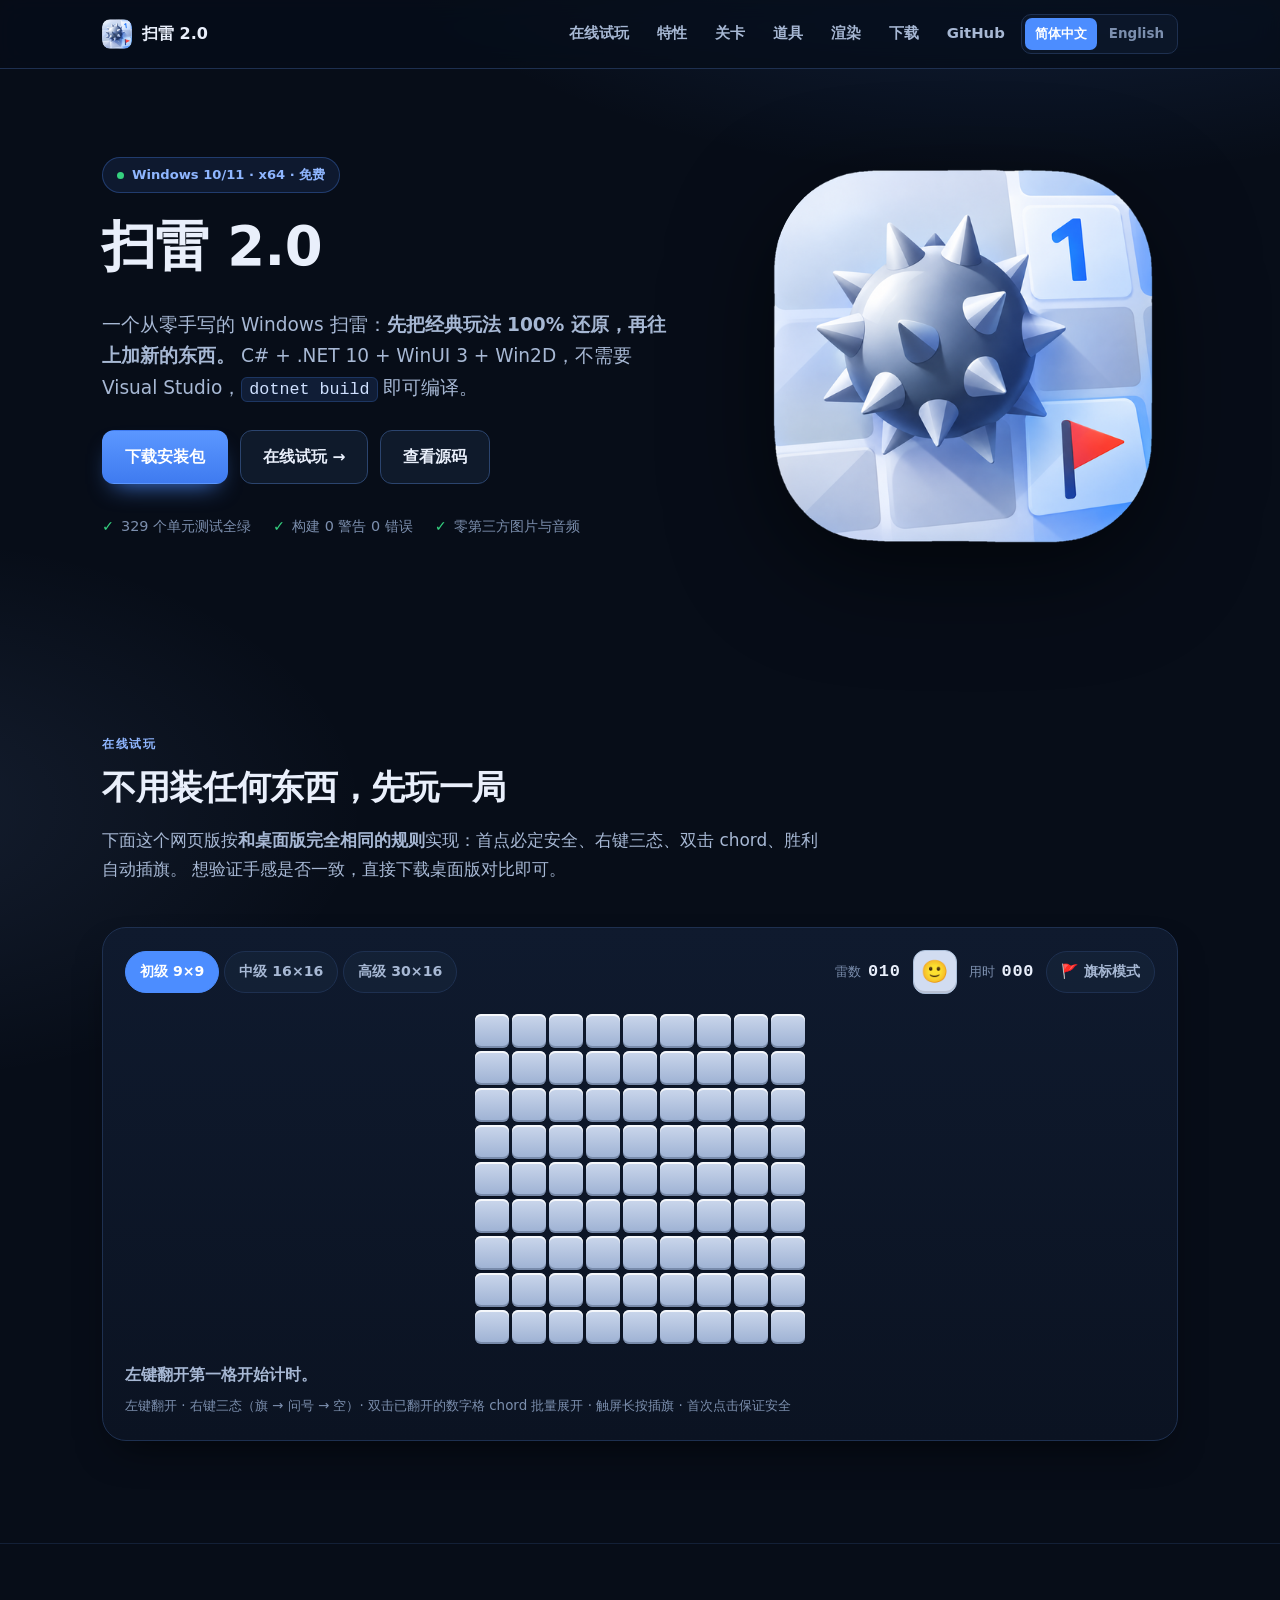
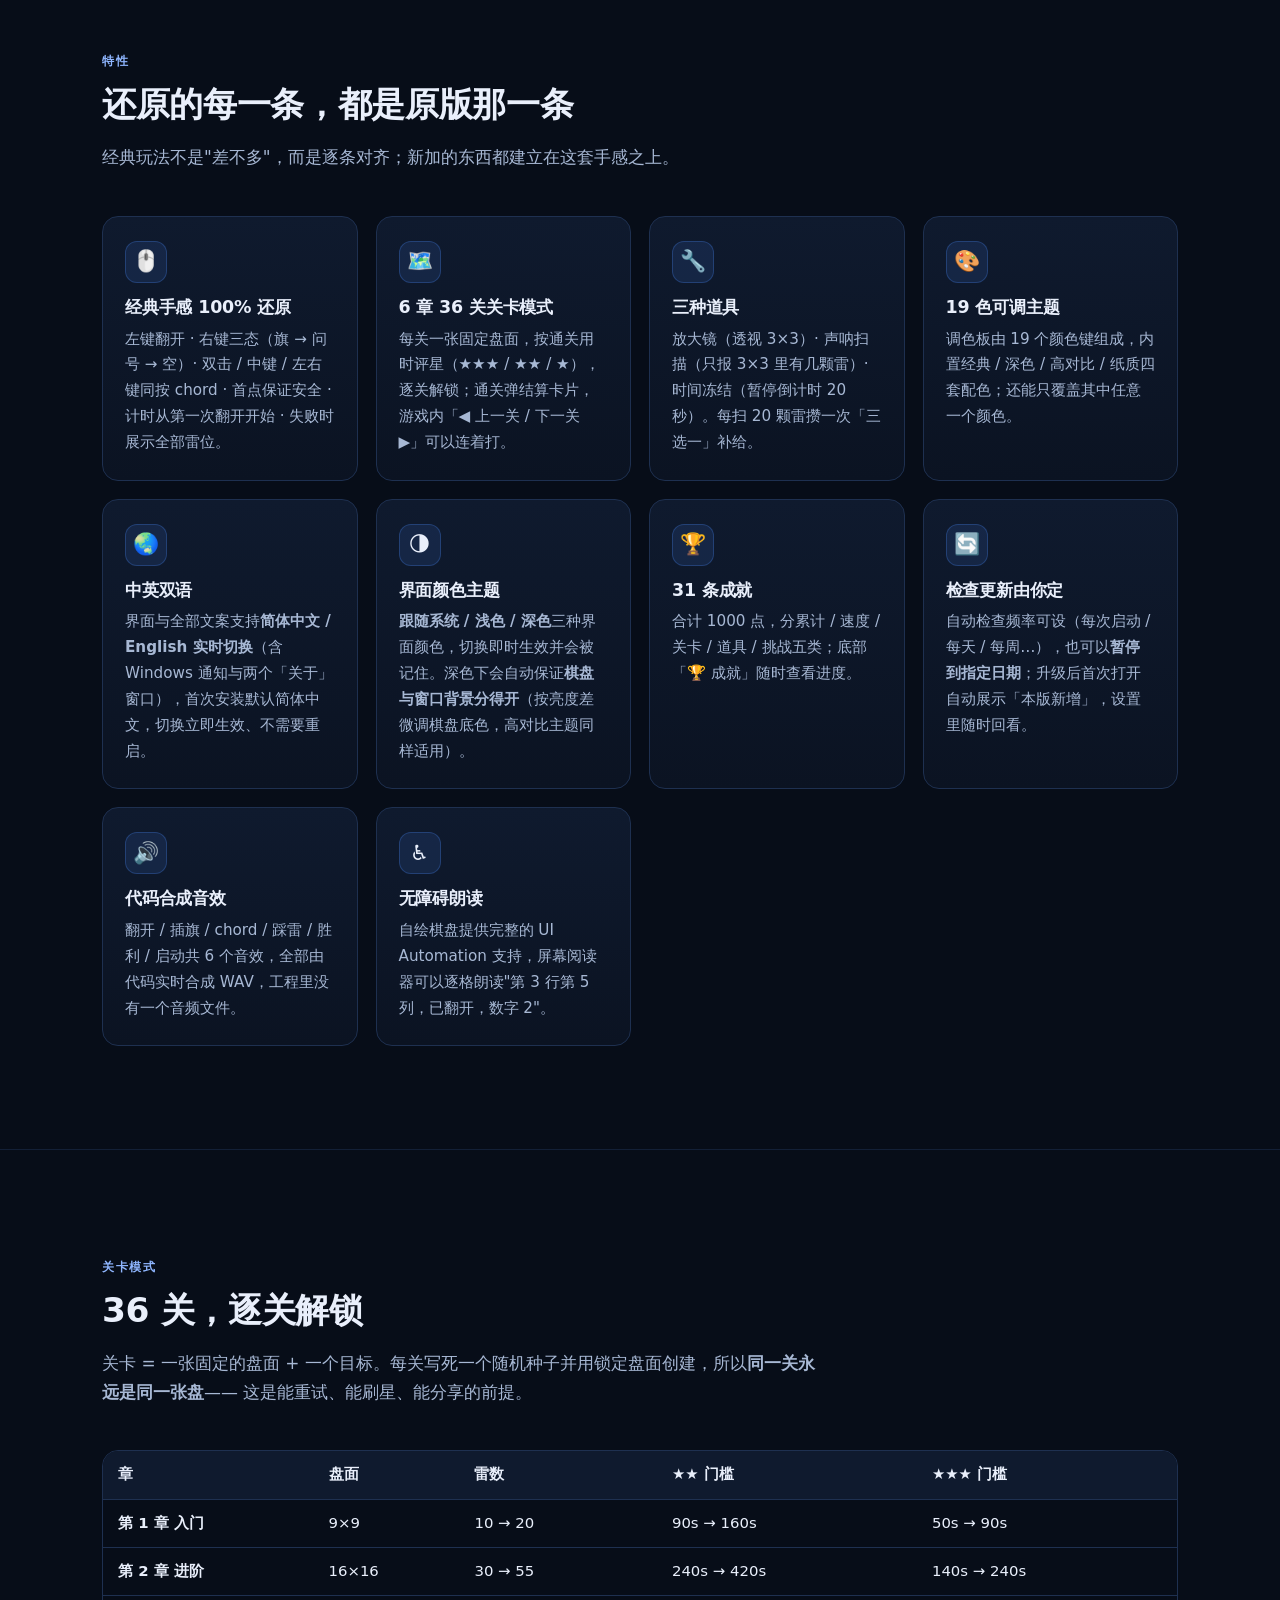
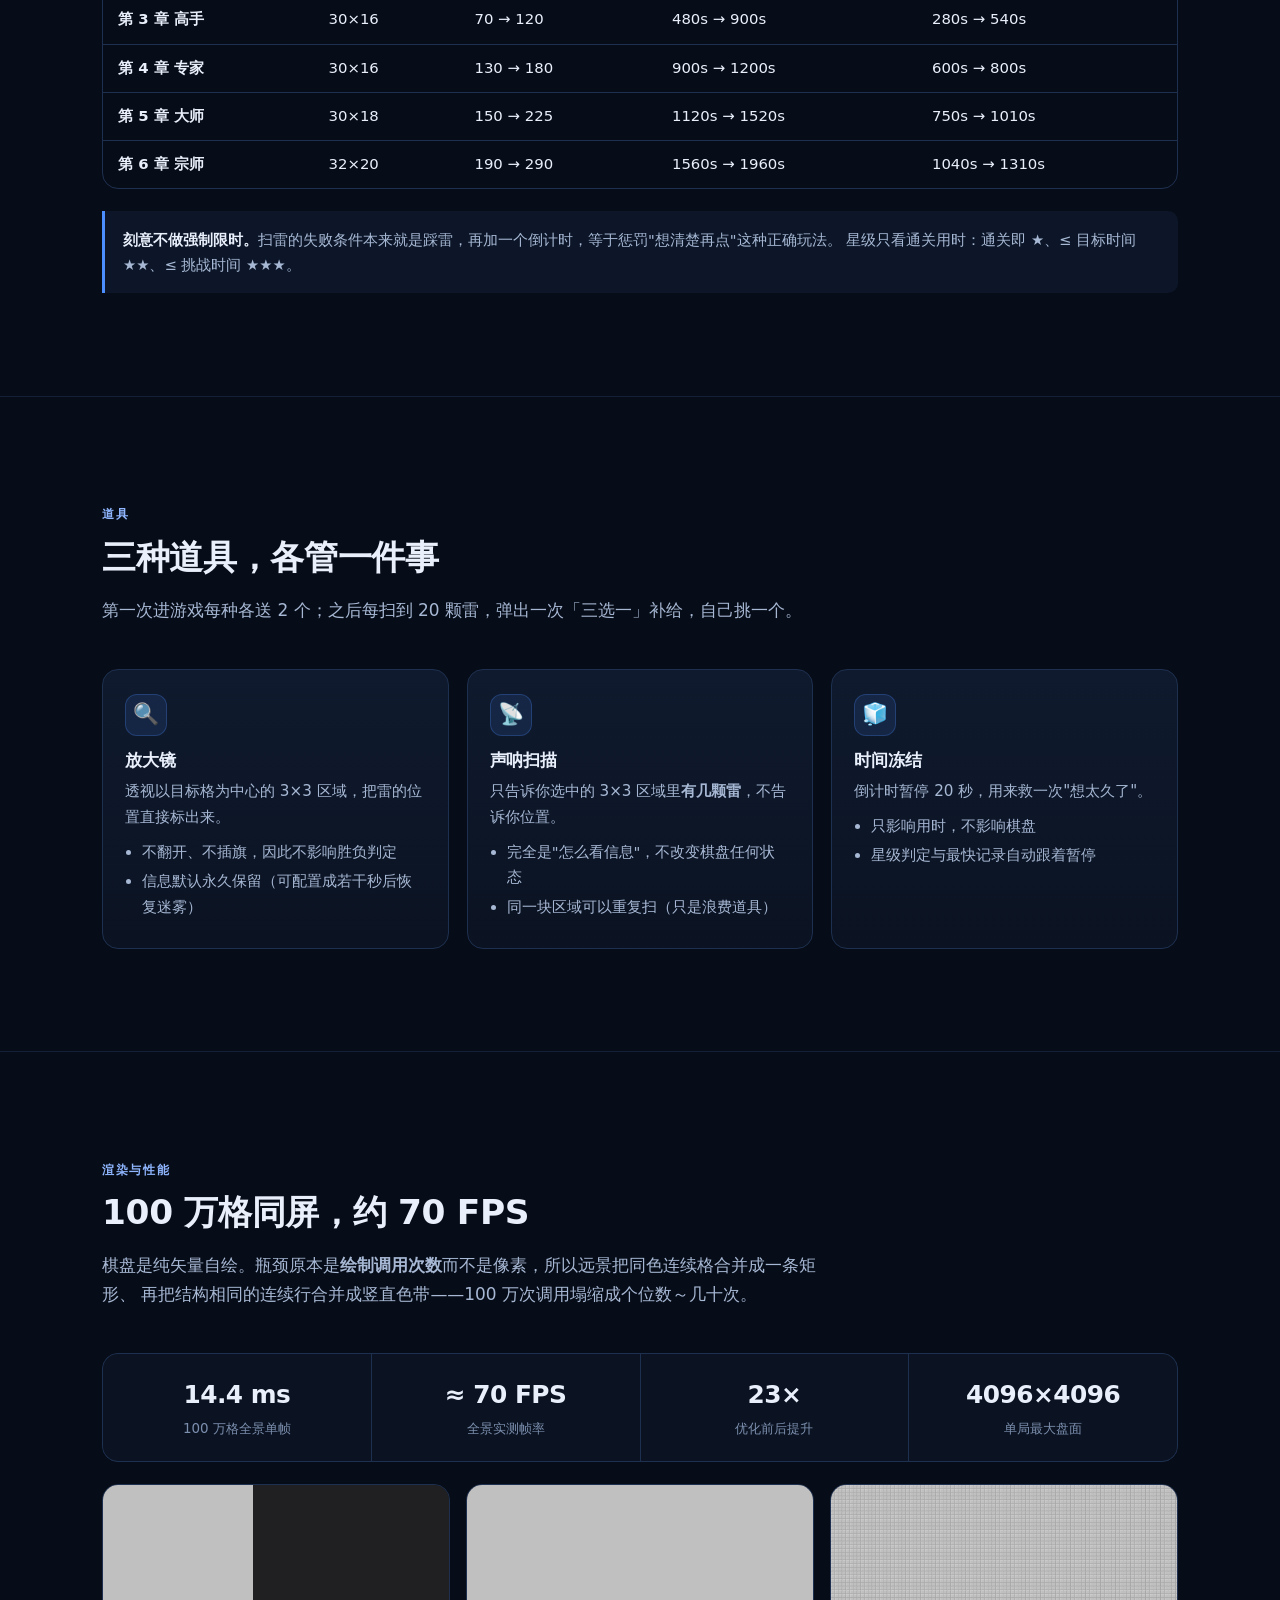
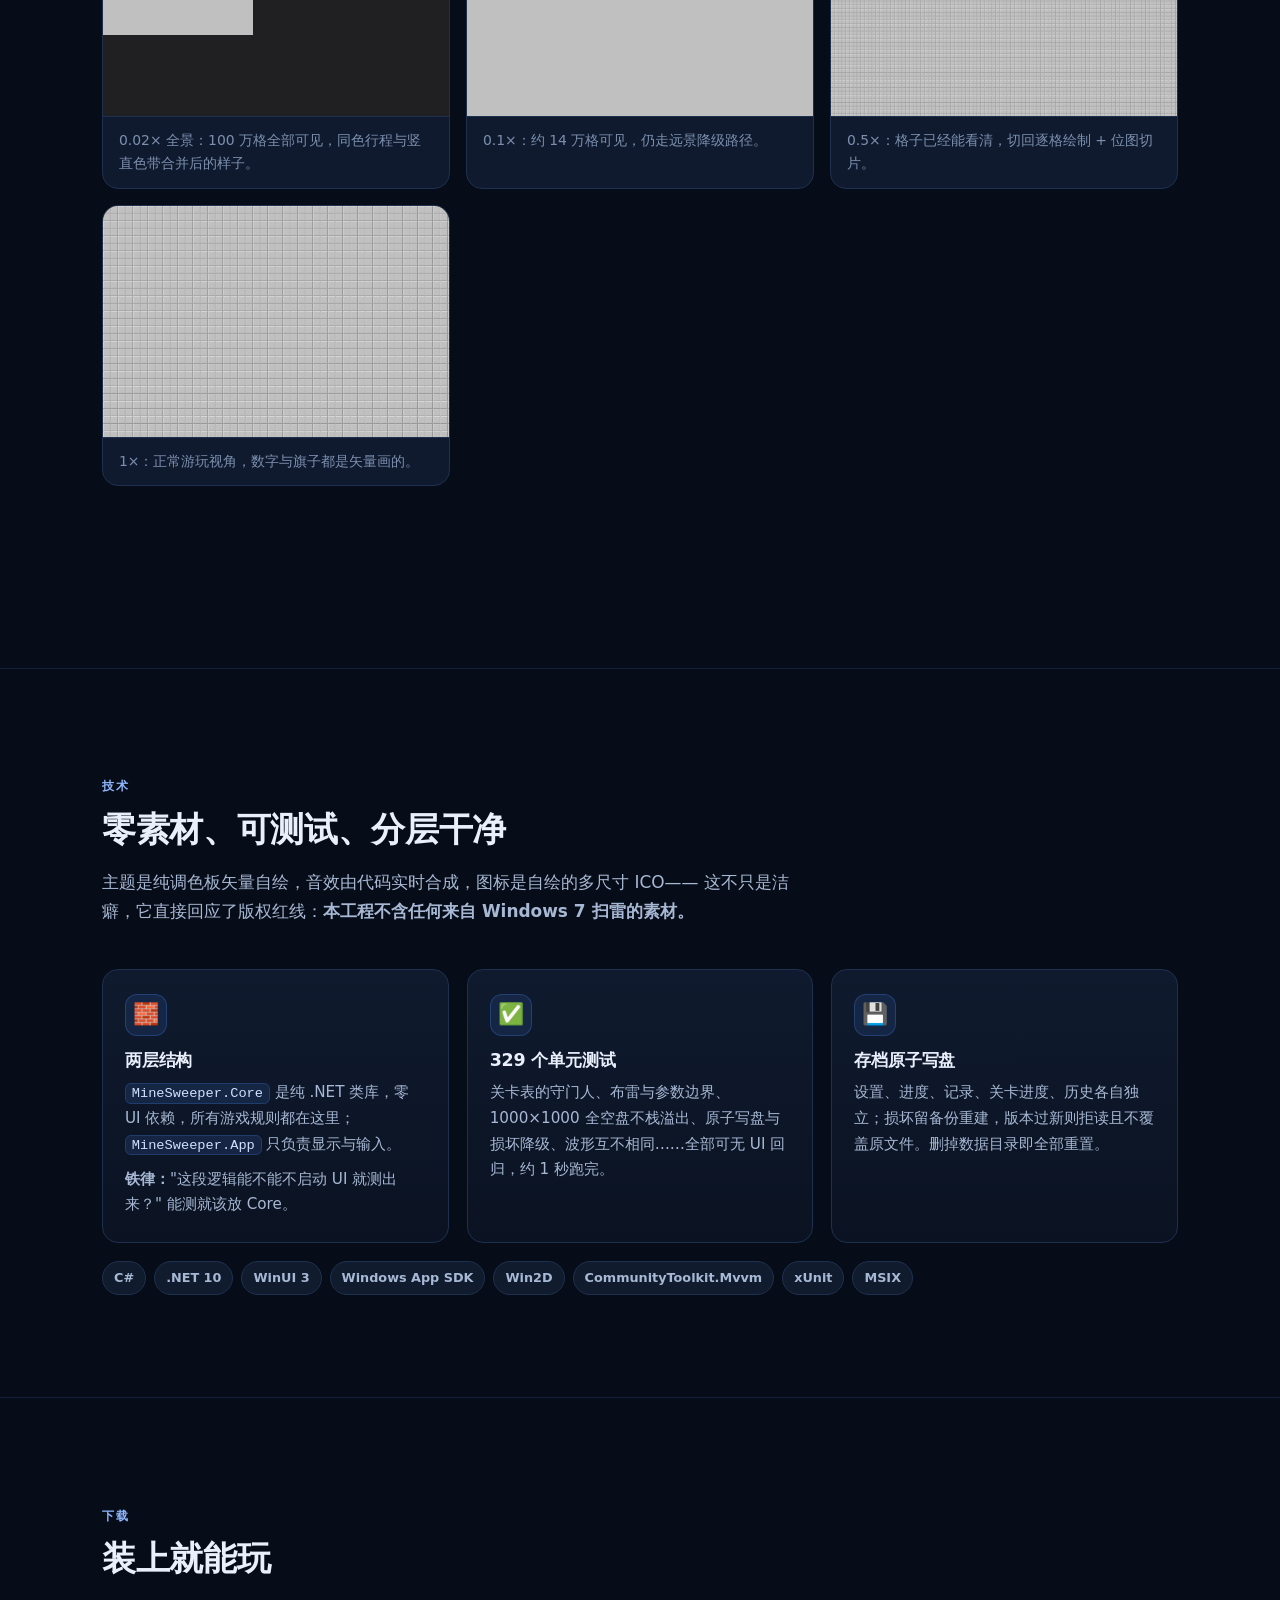
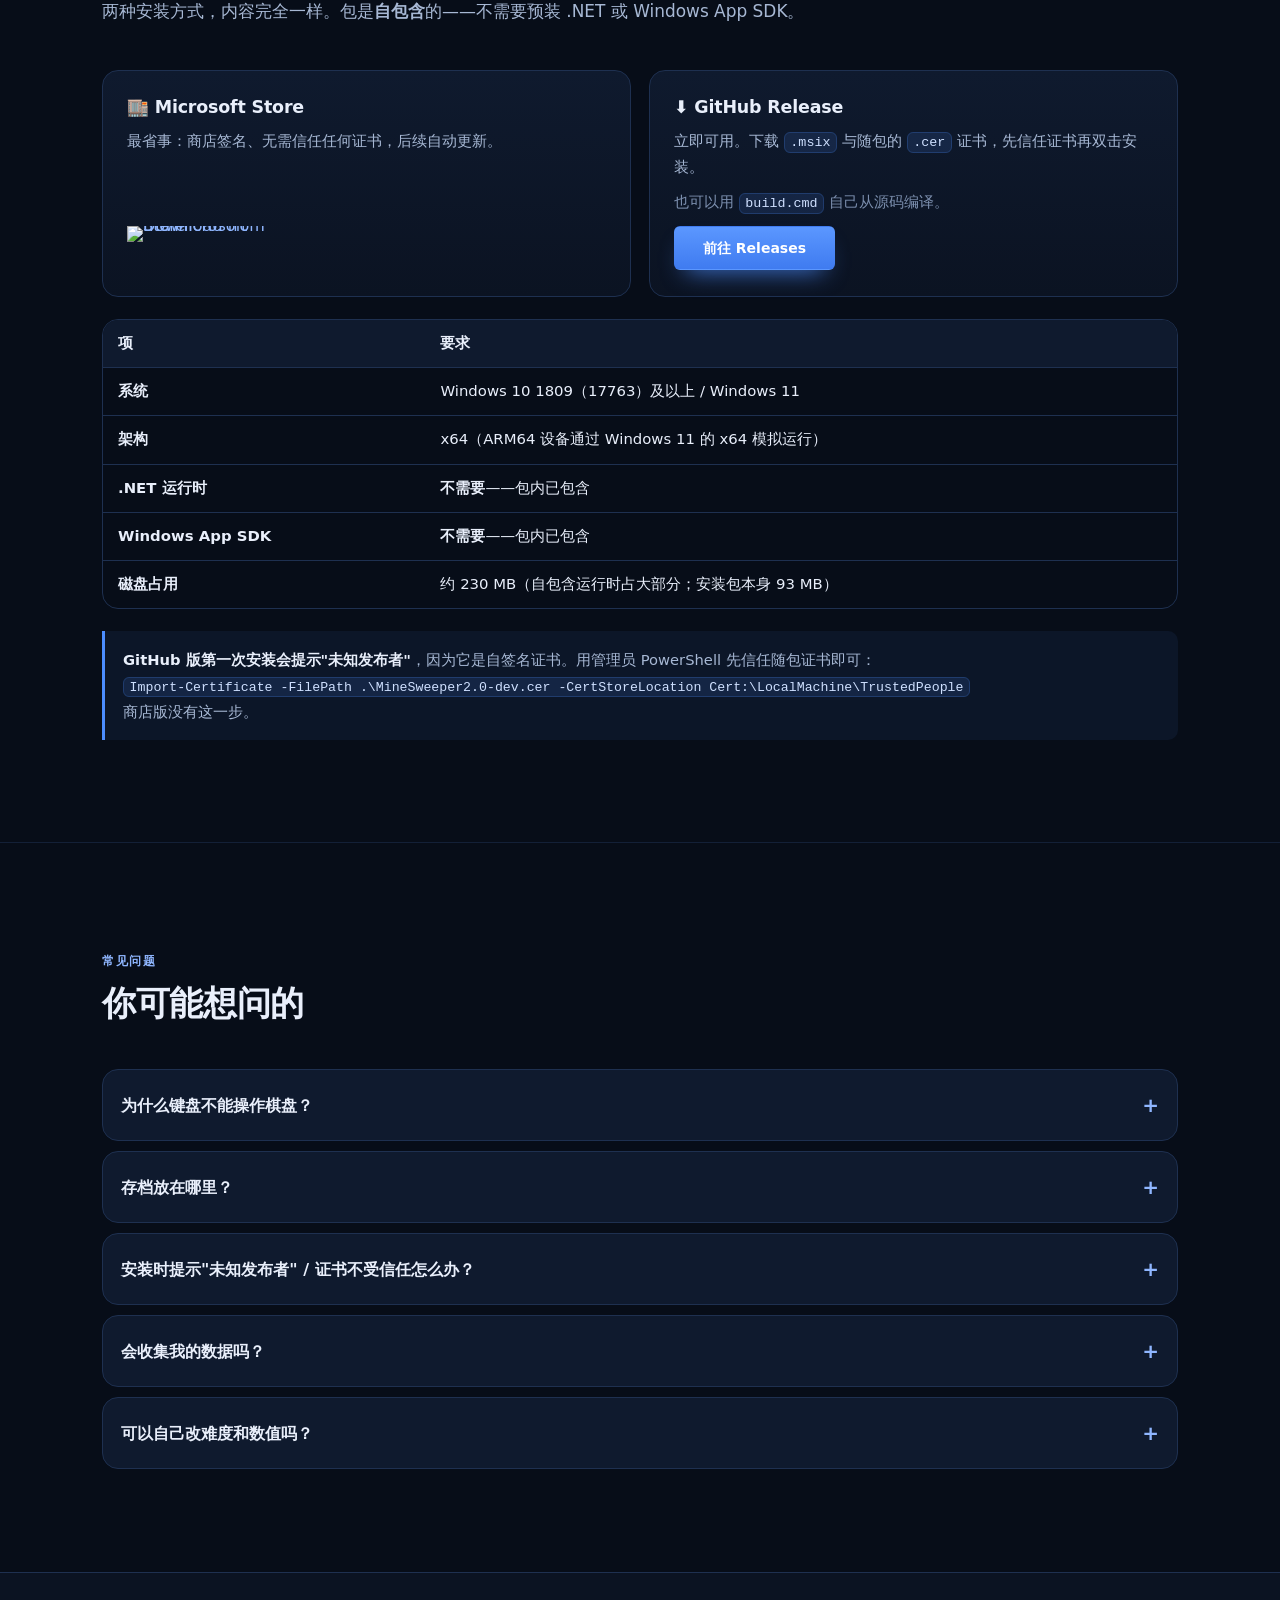
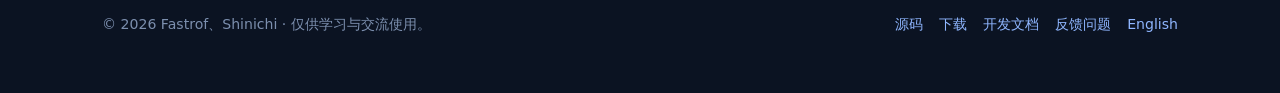
==== docs/index.html @ 9ddb2cdd "Add files via upload" ====
<!DOCTYPE html>
<html lang="zh-CN">
<head>
<meta charset="utf-8">
<meta name="viewport" content="width=device-width, initial-scale=1">
<title>扫雷 2.0 / MineSweeper 2.0 —— 从零手写的 Windows 扫雷</title>
<meta name="description" content="扫雷 2.0 是一个从零手写的 Windows 扫雷：经典玩法 100% 还原，另有 6 章 36 关关卡模式、三种道具、19 色可调主题与代码合成音效。零第三方素材，完全离线，不收集任何数据。">
<meta name="theme-color" content="#070d18">
<meta name="color-scheme" content="dark">

<!-- 社交分享 -->
<meta property="og:type" content="website">
<meta property="og:title" content="扫雷 2.0 / MineSweeper 2.0">
<meta property="og:description" content="经典玩法 100% 还原 · 6 章 36 关 · 三种道具 · 零第三方素材 · 完全离线">
<meta property="og:image" content="assets/img/og-1200x630.png">
<meta property="og:locale" content="zh_CN">
<meta name="twitter:card" content="summary_large_image">
<meta name="twitter:image" content="assets/img/og-1200x630.png">

<link rel="icon" href="assets/img/favicon.ico" sizes="any">
<link rel="icon" type="image/png" href="assets/img/favicon-32.png">
<link rel="apple-touch-icon" href="assets/img/apple-touch-icon.png">
<link rel="stylesheet" href="assets/css/style.css">
</head>
<body>

<!-- ============================== 顶栏 ============================== -->
<header class="site-header">
  <div class="container">
    <a class="brand" href="#top">
      <img src="assets/img/icon-96.png" alt="" width="30" height="30">
      <span>扫雷 2.0</span>
    </a>

    <button class="nav-toggle" type="button" aria-expanded="false" aria-controls="site-nav">☰</button>

    <nav class="nav" id="site-nav">
      <a href="#play">在线试玩</a>
      <a href="#features">特性</a>
      <a href="#levels">关卡</a>
      <a href="#items">道具</a>
      <a href="#render">渲染</a>
      <a href="#download">下载</a>
      <a href="https://github.com/Fastrof/Minesweeper2.0" target="_blank" rel="noopener">GitHub</a>
      <span class="lang">
        <span class="is-current">简体中文</span>
        <a href="en.html" hreflang="en" lang="en">English</a>
      </span>
    </nav>
  </div>
</header>

<main id="top">

  <!-- ============================== 首屏 ============================== -->
  <section class="hero">
    <div class="container">
      <div class="hero-text">
        <p class="hero-tag"><span class="dot" aria-hidden="true"></span> Windows 10/11 · x64 · 免费</p>
        <h1>扫雷 2.0</h1>
        <p class="lead">
          一个从零手写的 Windows 扫雷：<strong>先把经典玩法 100% 还原，再往上加新的东西。</strong>
          C# + .NET 10 + WinUI 3 + Win2D，不需要 Visual Studio，<code>dotnet build</code> 即可编译。
        </p>

        <div class="btn-row">
          <a class="btn btn--primary" href="https://github.com/Fastrof/Minesweeper2.0/releases" target="_blank" rel="noopener">下载安装包</a>
          <a class="btn btn--ghost" href="#play">在线试玩 →</a>
          <a class="btn btn--ghost" href="https://github.com/Fastrof/Minesweeper2.0" target="_blank" rel="noopener">查看源码</a>
        </div>

        <ul class="hero-stats">
          <li>329 个单元测试全绿</li>
          <li>构建 0 警告 0 错误</li>
          <li>零第三方图片与音频</li>
        </ul>
      </div>

      <div class="hero-art">
        <img src="assets/img/icon-512.png" alt="扫雷 2.0 图标" width="512" height="512">
      </div>
    </div>
  </section>

  <!-- ============================== 在线试玩 ============================== -->
  <section class="section" id="play">
    <div class="container">
      <div class="section-head reveal">
        <p class="eyebrow">在线试玩</p>
        <h2>不用装任何东西，先玩一局</h2>
        <p class="lead">
          下面这个网页版按<strong>和桌面版完全相同的规则</strong>实现：首点必定安全、右键三态、双击 chord、胜利自动插旗。
          想验证手感是否一致，直接下载桌面版对比即可。
        </p>
      </div>

      <div class="game reveal" id="game">
        <div class="game-bar">
          <div class="game-diff" role="group" aria-label="难度">
            <button class="chip is-active" type="button" data-diff="beginner">初级 9×9</button>
            <button class="chip" type="button" data-diff="intermediate">中级 16×16</button>
            <button class="chip" type="button" data-diff="expert">高级 30×16</button>
          </div>
          <div class="game-counters">
            <span class="counter"><span>雷数</span><b id="gm-mines">010</b></span>
            <button class="smiley" type="button" id="gm-reset" title="重新开始" aria-label="重新开始">🙂</button>
            <span class="counter"><span>用时</span><b id="gm-time">000</b></span>
            <button class="chip" type="button" id="gm-flagmode" title="触屏设备用：左键改为插旗">🚩 旗标模式</button>
          </div>
        </div>

        <div class="board-wrap">
          <div class="board" id="gm-board" role="grid" aria-label="扫雷棋盘"></div>
        </div>

        <p class="game-msg" id="gm-msg" role="status" aria-live="polite">左键翻开第一格开始计时。</p>
        <p class="game-tip">
          左键翻开 · 右键三态（旗 → 问号 → 空）· 双击已翻开的数字格 chord 批量展开 ·
          触屏长按插旗 · 首次点击保证安全
        </p>
      </div>
    </div>
  </section>

  <!-- ============================== 特性 ============================== -->
  <section class="section" id="features">
    <div class="container">
      <div class="section-head reveal">
        <p class="eyebrow">特性</p>
        <h2>还原的每一条，都是原版那一条</h2>
        <p class="lead">经典玩法不是"差不多"，而是逐条对齐；新加的东西都建立在这套手感之上。</p>
      </div>

      <div class="cards">
        <article class="card reveal">
          <div class="ico" aria-hidden="true">🖱️</div>
          <h3>经典手感 100% 还原</h3>
          <p>左键翻开 · 右键三态（旗 → 问号 → 空）· 双击 / 中键 / 左右键同按 chord · 首点保证安全 · 计时从第一次翻开开始 · 失败时展示全部雷位。</p>
        </article>

        <article class="card reveal">
          <div class="ico" aria-hidden="true">🗺️</div>
          <h3>6 章 36 关关卡模式</h3>
          <p>每关一张固定盘面，按通关用时评星（★★★ / ★★ / ★），逐关解锁；通关弹结算卡片，游戏内「◀ 上一关 / 下一关 ▶」可以连着打。</p>
        </article>

        <article class="card reveal">
          <div class="ico" aria-hidden="true">🔧</div>
          <h3>三种道具</h3>
          <p>放大镜（透视 3×3）· 声呐扫描（只报 3×3 里有几颗雷）· 时间冻结（暂停倒计时 20 秒）。每扫 20 颗雷攒一次「三选一」补给。</p>
        </article>

        <article class="card reveal">
          <div class="ico" aria-hidden="true">🎨</div>
          <h3>19 色可调主题</h3>
          <p>调色板由 19 个颜色键组成，内置经典 / 深色 / 高对比 / 纸质四套配色；还能只覆盖其中任意一个颜色。</p>
        </article>

        <article class="card reveal">
          <div class="ico" aria-hidden="true">🌏</div>
          <h3>中英双语</h3>
          <p>界面与全部文案支持<b>简体中文 / English 实时切换</b>（含 Windows 通知与两个「关于」窗口），首次安装默认简体中文，切换立即生效、不需要重启。</p>
        </article>

        <article class="card reveal">
          <div class="ico" aria-hidden="true">🌗</div>
          <h3>界面颜色主题</h3>
          <p><b>跟随系统 / 浅色 / 深色</b>三种界面颜色，切换即时生效并会被记住。深色下会自动保证<b>棋盘与窗口背景分得开</b>（按亮度差微调棋盘底色，高对比主题同样适用）。</p>
        </article>

        <article class="card reveal">
          <div class="ico" aria-hidden="true">🏆</div>
          <h3>31 条成就</h3>
          <p>合计 1000 点，分累计 / 速度 / 关卡 / 道具 / 挑战五类；底部「🏆 成就」随时查看进度。</p>
        </article>

        <article class="card reveal">
          <div class="ico" aria-hidden="true">🔄</div>
          <h3>检查更新由你定</h3>
          <p>自动检查频率可设（每次启动 / 每天 / 每周…），也可以<b>暂停到指定日期</b>；升级后首次打开自动展示「本版新增」，设置里随时回看。</p>
        </article>

        <article class="card reveal">
          <div class="ico" aria-hidden="true">🔊</div>
          <h3>代码合成音效</h3>
          <p>翻开 / 插旗 / chord / 踩雷 / 胜利 / 启动共 6 个音效，全部由代码实时合成 WAV，工程里没有一个音频文件。</p>
        </article>

        <article class="card reveal">
          <div class="ico" aria-hidden="true">♿</div>
          <h3>无障碍朗读</h3>
          <p>自绘棋盘提供完整的 UI Automation 支持，屏幕阅读器可以逐格朗读"第 3 行第 5 列，已翻开，数字 2"。</p>
        </article>
      </div>
    </div>
  </section>

  <!-- ============================== 关卡 ============================== -->
  <section class="section" id="levels">
    <div class="container">
      <div class="section-head reveal">
        <p class="eyebrow">关卡模式</p>
        <h2>36 关，逐关解锁</h2>
        <p class="lead">
          关卡 = 一张固定的盘面 + 一个目标。每关写死一个随机种子并用锁定盘面创建，所以<strong>同一关永远是同一张盘</strong>——
          这是能重试、能刷星、能分享的前提。
        </p>
      </div>

      <div class="table-wrap reveal">
        <table>
          <caption class="sr-only" style="position:absolute;left:-9999px">关卡章节与星级门槛</caption>
          <thead>
            <tr><th>章</th><th>盘面</th><th>雷数</th><th>★★ 门槛</th><th>★★★ 门槛</th></tr>
          </thead>
          <tbody>
            <tr><td>第 1 章 入门</td><td>9×9</td><td>10 → 20</td><td>90s → 160s</td><td>50s → 90s</td></tr>
            <tr><td>第 2 章 进阶</td><td>16×16</td><td>30 → 55</td><td>240s → 420s</td><td>140s → 240s</td></tr>
            <tr><td>第 3 章 高手</td><td>30×16</td><td>70 → 120</td><td>480s → 900s</td><td>280s → 540s</td></tr>
            <tr><td>第 4 章 专家</td><td>30×16</td><td>130 → 180</td><td>900s → 1200s</td><td>600s → 800s</td></tr>
            <tr><td>第 5 章 大师</td><td>30×18</td><td>150 → 225</td><td>1120s → 1520s</td><td>750s → 1010s</td></tr>
            <tr><td>第 6 章 宗师</td><td>32×20</td><td>190 → 290</td><td>1560s → 1960s</td><td>1040s → 1310s</td></tr>
          </tbody>
        </table>
      </div>

      <div class="callout reveal">
        <strong>刻意不做强制限时。</strong>扫雷的失败条件本来就是踩雷，再加一个倒计时，等于惩罚"想清楚再点"这种正确玩法。
        星级只看通关用时：通关即 ★、≤ 目标时间 ★★、≤ 挑战时间 ★★★。
      </div>
    </div>
  </section>

  <!-- ============================== 道具 ============================== -->
  <section class="section" id="items">
    <div class="container">
      <div class="section-head reveal">
        <p class="eyebrow">道具</p>
        <h2>三种道具，各管一件事</h2>
        <p class="lead">第一次进游戏每种各送 2 个；之后每扫到 20 颗雷，弹出一次「三选一」补给，自己挑一个。</p>
      </div>

      <div class="cards">
        <article class="card reveal">
          <div class="ico" aria-hidden="true">🔍</div>
          <h3>放大镜</h3>
          <p>透视以目标格为中心的 3×3 区域，把雷的位置直接标出来。</p>
          <ul>
            <li>不翻开、不插旗，因此不影响胜负判定</li>
            <li>信息默认永久保留（可配置成若干秒后恢复迷雾）</li>
          </ul>
        </article>

        <article class="card reveal">
          <div class="ico" aria-hidden="true">📡</div>
          <h3>声呐扫描</h3>
          <p>只告诉你选中的 3×3 区域里<strong>有几颗雷</strong>，不告诉你位置。</p>
          <ul>
            <li>完全是"怎么看信息"，不改变棋盘任何状态</li>
            <li>同一块区域可以重复扫（只是浪费道具）</li>
          </ul>
        </article>

        <article class="card reveal">
          <div class="ico" aria-hidden="true">🧊</div>
          <h3>时间冻结</h3>
          <p>倒计时暂停 20 秒，用来救一次"想太久了"。</p>
          <ul>
            <li>只影响用时，不影响棋盘</li>
            <li>星级判定与最快记录自动跟着暂停</li>
          </ul>
        </article>
      </div>
    </div>
  </section>

  <!-- ============================== 渲染 ============================== -->
  <section class="section" id="render">
    <div class="container">
      <div class="section-head reveal">
        <p class="eyebrow">渲染与性能</p>
        <h2>100 万格同屏，约 70 FPS</h2>
        <p class="lead">
          棋盘是纯矢量自绘。瓶颈原本是<strong>绘制调用次数</strong>而不是像素，所以远景把同色连续格合并成一条矩形、
          再把结构相同的连续行合并成竖直色带——100 万次调用塌缩成个位数～几十次。
        </p>
      </div>

      <ul class="stat-band reveal">
        <li><b>14.4 ms</b><span>100 万格全景单帧</span></li>
        <li><b>≈ 70 FPS</b><span>全景实测帧率</span></li>
        <li><b>23×</b><span>优化前后提升</span></li>
        <li><b>4096×4096</b><span>单局最大盘面</span></li>
      </ul>

      <div class="gallery" style="margin-top:22px">
        <figure class="figure reveal">
          <img src="assets/img/board-full.png" alt="1000×1000 棋盘全景渲染" width="1200" height="800" loading="lazy">
          <figcaption>0.02× 全景：100 万格全部可见，同色行程与竖直色带合并后的样子。</figcaption>
        </figure>
        <figure class="figure reveal">
          <img src="assets/img/board-zoom-01.png" alt="0.1 倍缩放渲染" width="1200" height="800" loading="lazy">
          <figcaption>0.1×：约 14 万格可见，仍走远景降级路径。</figcaption>
        </figure>
        <figure class="figure reveal">
          <img src="assets/img/board-zoom-05.png" alt="0.5 倍缩放渲染" width="1200" height="800" loading="lazy">
          <figcaption>0.5×：格子已经能看清，切回逐格绘制 + 位图切片。</figcaption>
        </figure>
        <figure class="figure reveal">
          <img src="assets/img/board-zoom-1.png" alt="1 倍缩放渲染" width="1200" height="800" loading="lazy">
          <figcaption>1×：正常游玩视角，数字与旗子都是矢量画的。</figcaption>
        </figure>
</div>

      <div class="callout reveal">
        以上图片全部是程序运行时用 <strong>真实 GPU 设备</strong>离屏渲染并导出的对照图，不是效果图。
      </div>
    </div>
  </section>

  <!-- ============================== 技术 ============================== -->
  <section class="section" id="tech">
    <div class="container">
      <div class="section-head reveal">
        <p class="eyebrow">技术</p>
        <h2>零素材、可测试、分层干净</h2>
        <p class="lead">
          主题是纯调色板矢量自绘，音效由代码实时合成，图标是自绘的多尺寸 ICO——
          这不只是洁癖，它直接回应了版权红线：<strong>本工程不含任何来自 Windows 7 扫雷的素材。</strong>
        </p>
      </div>

      <div class="cards">
        <article class="card reveal">
          <div class="ico" aria-hidden="true">🧱</div>
          <h3>两层结构</h3>
          <p><code>MineSweeper.Core</code> 是纯 .NET 类库，零 UI 依赖，所有游戏规则都在这里；<code>MineSweeper.App</code> 只负责显示与输入。</p>
          <p style="margin-top:.6em"><strong>铁律：</strong>"这段逻辑能不能不启动 UI 就测出来？" 能测就该放 Core。</p>
        </article>
        <article class="card reveal">
          <div class="ico" aria-hidden="true">✅</div>
          <h3>329 个单元测试</h3>
          <p>关卡表的守门人、布雷与参数边界、1000×1000 全空盘不栈溢出、原子写盘与损坏降级、波形互不相同……全部可无 UI 回归，约 1 秒跑完。</p>
        </article>
        <article class="card reveal">
          <div class="ico" aria-hidden="true">💾</div>
          <h3>存档原子写盘</h3>
          <p>设置、进度、记录、关卡进度、历史各自独立；损坏留备份重建，版本过新则拒读且不覆盖原文件。删掉数据目录即全部重置。</p>
        </article>
      </div>

      <div class="badge-row reveal">
        <span class="badge">C#</span>
        <span class="badge">.NET 10</span>
        <span class="badge">WinUI 3</span>
        <span class="badge">Windows App SDK</span>
        <span class="badge">Win2D</span>
        <span class="badge">CommunityToolkit.Mvvm</span>
        <span class="badge">xUnit</span>
        <span class="badge">MSIX</span>
      </div>
    </div>
  </section>

  <!-- ============================== 下载 ============================== -->
  <section class="section" id="download">
    <div class="container">
      <div class="section-head reveal">
        <p class="eyebrow">下载</p>
        <h2>装上就能玩</h2>
        <p class="lead">两种安装方式，内容完全一样。包是<strong>自包含</strong>的——不需要预装 .NET 或 Windows App SDK。</p>
      </div>

<div class="dl-grid">
        <article class="dl-card reveal">
          <h3>🏬 Microsoft Store</h3>
          <p>最省事：商店签名、无需信任任何证书，后续自动更新。</p>
          <!-- 商店已上架：徽章与 GitHub 按钮同尺寸(161x44)，在下载卡片底部对齐。 -->
          <a class="store-badge" href="https://apps.microsoft.com/detail/9NKR2M2ZDDL3" target="_blank" rel="noopener"
           aria-label="Download from the Microsoft Store">
          <img src="assets/svg/ms-store-badge.svg" alt="Download from the Microsoft Store"
               width="161" height="44">
        </a>
        </article>

        <article class="dl-card reveal">
          <h3>⬇️ GitHub Release</h3>
          <p>立即可用。下载 <code>.msix</code> 与随包的 <code>.cer</code> 证书，先信任证书再双击安装。</p>
          <p class="dl-note">也可以用 <code>build.cmd</code> 自己从源码编译。</p>
          <a class="btn btn--primary dl-badge-btn" href="https://github.com/Fastrof/Minesweeper2.0/releases" target="_blank" rel="noopener">前往 Releases</a>
        </article>
      </div>

      <div class="table-wrap reveal" style="margin-top:22px">
        <table>
          <thead><tr><th>项</th><th>要求</th></tr></thead>
          <tbody>
            <tr><td>系统</td><td>Windows 10 1809（17763）及以上 / Windows 11</td></tr>
            <tr><td>架构</td><td>x64（ARM64 设备通过 Windows 11 的 x64 模拟运行）</td></tr>
            <tr><td>.NET 运行时</td><td><strong>不需要</strong>——包内已包含</td></tr>
            <tr><td>Windows App SDK</td><td><strong>不需要</strong>——包内已包含</td></tr>
            <tr><td>磁盘占用</td><td>约 230 MB（自包含运行时占大部分；安装包本身 93 MB）</td></tr>
          </tbody>
        </table>
      </div>

      <div class="callout reveal">
        <strong>GitHub 版第一次安装会提示"未知发布者"</strong>，因为它是自签名证书。用管理员 PowerShell 先信任随包证书即可：
        <br><code>Import-Certificate -FilePath .\MineSweeper2.0-dev.cer -CertStoreLocation Cert:\LocalMachine\TrustedPeople</code>
        <br>商店版没有这一步。
      </div>
    </div>
  </section>

  <!-- ============================== 常见问题 ============================== -->
  <section class="section" id="faq">
    <div class="container">
      <div class="section-head reveal">
        <p class="eyebrow">常见问题</p>
        <h2>你可能想问的</h2>
      </div>

      <div class="faq reveal">
        <details>
          <summary>为什么键盘不能操作棋盘？</summary>
          <p>这是刻意的设计——项目所有者的要求是纯鼠标操作，所以棋盘不是键盘焦点、也没有焦点框。设置面板里的文本框（种子、分享串）仍然可以用键盘输入。方向键 / 回车 / 空格都不会对棋盘产生作用，这不是故障。</p>
        </details>

        <details>
          <summary>存档放在哪里？</summary>
          <p>未打包版在 <code>%LOCALAPPDATA%\MineSweeper2\</code>，商店版在应用自己的本地数据文件夹里。里面有 <code>settings.json</code>（设置）、<code>progress.json</code>（进度与道具）、<code>levelprogress.json</code>（关卡）、<code>records.json</code>（最快记录）、<code>history.json</code>（累计统计）、<code>config.json</code>（可手改的配置）与 <code>app.log</code>（日志）。<strong>删掉这个目录就等于一切从头开始。</strong></p>
        </details>

        <details>
          <summary>安装时提示"未知发布者" / 证书不受信任怎么办？</summary>
          <p>GitHub Release 版用的是自签名证书，需要先把随包的 <code>.cer</code> 装进「受信任人」证书存储（见上面的命令）。Microsoft Store 版由商店签名，不会出现这个提示。</p>
        </details>

        <details>
          <summary>会收集我的数据吗？</summary>
          <p>不会。程序不含任何联网代码，没有账号、没有遥测、没有广告；所有存档只写在本机，卸载即删除。详见<a href="https://github.com/Fastrof/Minesweeper2.0/blob/main/PRIVACY.md" target="_blank" rel="noopener">隐私政策</a>。</p>
        </details>

        <details>
          <summary>可以自己改难度和数值吗？</summary>
          <p>可以。设置面板能自定义盘面宽度 / 高度 / 雷数（上限 4096×4096）；道具阈值、放大镜半径、冻结秒数等写在 <code>config.json</code> 里，改完不用重新编译。关卡数值集中在 <code>Core/Levels/LevelTable.cs</code> 一张表里。</p>
        </details>
      </div>
    </div>
  </section>

</main>

<!-- ============================== 页脚 ============================== -->
<footer class="site-footer">
  <div class="container">
    <p>© <span id="year">2026</span> Fastrof、Shinichi · 仅供学习与交流使用。</p>
    <nav>
      <a href="https://github.com/Fastrof/Minesweeper2.0" target="_blank" rel="noopener">源码</a>
      <a href="https://github.com/Fastrof/Minesweeper2.0/releases" target="_blank" rel="noopener">下载</a>
      <a href="https://github.com/Fastrof/Minesweeper2.0/blob/main/docs/DEVELOPMENT.md" target="_blank" rel="noopener">开发文档</a>
      <a href="https://github.com/Fastrof/Minesweeper2.0/issues" target="_blank" rel="noopener">反馈问题</a>
      <a href="en.html" hreflang="en" lang="en">English</a>
    </nav>
  </div>
</footer>

<script src="assets/js/site.js"></script>
<script src="assets/js/minesweeper.js"></script>
</body>
</html>
---- docs/assets/css/style.css ----
/* ==========================================================================
   扫雷 2.0 / MineSweeper 2.0 —— 项目主页样式表
   · 零依赖、无外部字体、无 CDN，可直接放在 GitHub Pages 子路径下
   · 配色取自程序图标本身（深蓝底 + 浅蓝高光，磁贴底色 #D1DCF1）
   ========================================================================== */

/* ------------------------------------------------------------------ 1. 变量 */
:root {
  color-scheme: dark;

  --bg: #070d18;
  --bg-soft: #0b1322;
  --card: #0f1a2e;
  --card-hi: #142338;
  --line: #1e3050;
  --line-hi: #2b446e;

  --text: #e9effb;
  --text-dim: #a7b8d4;
  --text-mute: #7c8fae;

  --accent: #4c8dff;
  --accent-soft: #8fb6ff;
  --brand-tile: #d1dcf1;
  --win: #35d07f;
  --lose: #ff5a5a;

  --radius-s: 10px;
  --radius: 16px;
  --radius-l: 24px;
  --shadow: 0 18px 40px -18px rgba(0, 0, 0, .75);
  --ring: 0 0 0 3px rgba(76, 141, 255, .45);

  --maxw: 1140px;
  --pad: clamp(16px, 4vw, 32px);
  --mono: ui-monospace, "Cascadia Mono", "SFMono-Regular", Consolas, "Liberation Mono", monospace;
  --sans: system-ui, -apple-system, "Segoe UI", "Microsoft YaHei UI", "Microsoft YaHei", "PingFang SC", "Hiragino Sans GB", sans-serif;
}

/* ------------------------------------------------------------------ 2. 基础 */
*, *::before, *::after { box-sizing: border-box; }

html { scroll-behavior: smooth; scroll-padding-top: 84px; }

body {
  margin: 0;
  font-family: var(--sans);
  font-size: 16px;
  line-height: 1.7;
  color: var(--text);
  background:
    radial-gradient(1200px 600px at 80% -180px, rgba(76, 141, 255, .22), transparent 60%),
    radial-gradient(900px 500px at -10% 10%, rgba(143, 182, 255, .10), transparent 55%),
    var(--bg);
  -webkit-font-smoothing: antialiased;
  text-rendering: optimizeLegibility;
}

img { max-width: 100%; height: auto; display: block; }

a { color: var(--accent-soft); text-decoration: none; }
a:hover { text-decoration: underline; }

:focus-visible { outline: none; box-shadow: var(--ring); border-radius: 8px; }

h1, h2, h3 { line-height: 1.25; margin: 0 0 .5em; letter-spacing: -.01em; }
h1 { font-size: clamp(2.1rem, 5.5vw, 3.4rem); font-weight: 800; }
h2 { font-size: clamp(1.5rem, 3.4vw, 2.15rem); font-weight: 750; }
h3 { font-size: 1.09rem; font-weight: 700; }
p { margin: 0 0 1em; color: var(--text-dim); }

code, kbd, pre { font-family: var(--mono); font-size: .9em; }
code {
  background: rgba(76, 141, 255, .13);
  border: 1px solid rgba(76, 141, 255, .22);
  padding: .12em .42em;
  border-radius: 6px;
  color: #cfe0ff;
}
kbd {
  background: #16243c; border: 1px solid var(--line-hi);
  border-bottom-width: 2px; border-radius: 6px; padding: .1em .45em; color: var(--text);
}

hr { border: 0; border-top: 1px solid var(--line); margin: 3rem 0; }

/* ------------------------------------------------------- 3. 布局与容器 */
.container { width: 100%; max-width: var(--maxw); margin-inline: auto; padding-inline: var(--pad); }

.section { padding: clamp(56px, 8vw, 104px) 0; }
.section--tight { padding-top: 0; }
.section + .section { border-top: 1px solid rgba(30, 48, 80, .55); }

.section-head { max-width: 720px; margin-bottom: clamp(28px, 4vw, 44px); }
.section-head--center { margin-inline: auto; text-align: center; }

.eyebrow {
  display: inline-block; margin: 0 0 .7rem;
  font-size: .78rem; font-weight: 700; letter-spacing: .14em; text-transform: uppercase;
  color: var(--accent-soft);
}
.lead { font-size: 1.06rem; color: var(--text-dim); }

/* ------------------------------------------------------------- 4. 顶栏 */
.site-header {
  position: sticky; top: 0; z-index: 40;
  backdrop-filter: saturate(160%) blur(12px);
  background: rgba(7, 13, 24, .78);
  border-bottom: 1px solid var(--line);
}
.site-header .container { display: flex; align-items: center; gap: 18px; height: 68px; }

.brand { display: flex; align-items: center; gap: 10px; font-weight: 750; color: var(--text); }
.brand:hover { text-decoration: none; }
.brand img { width: 30px; height: 30px; border-radius: 8px; }
.brand span { white-space: nowrap; }

.nav { margin-left: auto; display: flex; align-items: center; gap: 4px; }
.nav a {
  padding: 8px 12px; border-radius: 9px; color: var(--text-dim);
  font-size: .93rem; font-weight: 600;
}
.nav a:hover { background: var(--card-hi); color: var(--text); text-decoration: none; }

.lang {
  display: flex; align-items: center; gap: 2px; padding: 3px;
  border: 1px solid var(--line); border-radius: 10px; background: rgba(15, 26, 46, .7);
}
.lang a, .lang span {
  padding: 5px 10px; border-radius: 7px; font-size: .84rem; font-weight: 700; color: var(--text-mute);
}
.lang a:hover { text-decoration: none; color: var(--text); }
.lang .is-current { background: var(--accent); color: #fff; }

.nav-toggle {
  display: none; margin-left: auto;
  background: var(--card-hi); border: 1px solid var(--line); color: var(--text);
  border-radius: 10px; padding: 8px 12px; font-size: 1rem; cursor: pointer;
}

/* ------------------------------------------------------------- 5. 按钮 */
.btn {
  display: inline-flex; align-items: center; justify-content: center; gap: .5em;
  padding: 13px 22px; border-radius: 12px; border: 1px solid transparent;
  font: inherit; font-weight: 700; font-size: .97rem; cursor: pointer;
  transition: transform .16s ease, box-shadow .16s ease, background .16s ease, border-color .16s ease;
}
.btn:hover { text-decoration: none; transform: translateY(-2px); }
.btn:active { transform: translateY(0); }

.btn--primary { background: linear-gradient(180deg, #5b97ff, #3f7bf0); color: #fff; box-shadow: 0 12px 24px -12px rgba(76, 141, 255, .9); }
.btn--primary:hover { box-shadow: 0 18px 30px -14px rgba(76, 141, 255, 1); }

.btn--ghost { background: rgba(20, 35, 56, .6); border-color: var(--line-hi); color: var(--text); }
.btn--ghost:hover { background: var(--card-hi); border-color: var(--accent); }

.btn--soon { opacity: .6; cursor: not-allowed; }
.btn--soon:hover { transform: none; }

.btn-row { display: flex; flex-wrap: wrap; gap: 12px; margin-top: 26px; }

/* ------------------------------------------------------------- 6. 首屏 */
.hero { padding: clamp(44px, 7vw, 88px) 0 clamp(40px, 6vw, 72px); }
.hero .container {
  display: grid; grid-template-columns: minmax(0, 1.15fr) minmax(0, .85fr);
  gap: clamp(28px, 5vw, 64px); align-items: center;
}
.hero-tag {
  display: inline-flex; align-items: center; gap: 8px; margin-bottom: 20px;
  padding: 6px 14px; border-radius: 999px; font-size: .82rem; font-weight: 700;
  color: var(--accent-soft); background: rgba(76, 141, 255, .1); border: 1px solid rgba(76, 141, 255, .3);
}
.hero-tag .dot { width: 7px; height: 7px; border-radius: 50%; background: var(--win); }
.hero p.lead { font-size: clamp(1rem, 2.2vw, 1.16rem); max-width: 34em; }
.hero-art { position: relative; display: grid; place-items: center; }
.hero-art img {
  width: min(100%, 380px); border-radius: 28%;
  filter: drop-shadow(0 30px 50px rgba(0, 0, 0, .55));
  animation: float 7s ease-in-out infinite;
}
.hero-art::after {
  content: ""; position: absolute; inset: 12% 6% -6% 6%; z-index: -1;
  background: radial-gradient(closest-side, rgba(76, 141, 255, .35), transparent 70%);
  filter: blur(24px);
}
@keyframes float { 0%, 100% { transform: translateY(-8px); } 50% { transform: translateY(8px); } }

.hero-stats { display: flex; flex-wrap: wrap; gap: 10px 22px; margin-top: 30px; padding: 0; list-style: none; }
.hero-stats li { color: var(--text-mute); font-size: .9rem; display: flex; align-items: center; gap: 7px; }
.hero-stats li::before { content: "✓"; color: var(--win); font-weight: 800; }

/* --------------------------------------------------------- 7. 卡片网格 */
.cards { display: grid; gap: 18px; grid-template-columns: repeat(auto-fit, minmax(255px, 1fr)); }
.card {
  padding: 24px 22px; background: linear-gradient(180deg, var(--card), var(--bg-soft));
  border: 1px solid var(--line); border-radius: var(--radius);
  transition: border-color .18s ease, transform .18s ease, box-shadow .18s ease;
}
.card:hover { border-color: var(--line-hi); transform: translateY(-3px); box-shadow: var(--shadow); }
.card h3 { margin-bottom: .45em; }
.card p { margin: 0; font-size: .95rem; }
.card .ico {
  display: grid; place-items: center; width: 42px; height: 42px; margin-bottom: 14px;
  font-size: 21px; border-radius: 12px;
  background: rgba(76, 141, 255, .12); border: 1px solid rgba(76, 141, 255, .26);
}
.card ul { margin: .6em 0 0; padding-left: 1.15em; color: var(--text-dim); font-size: .93rem; }
.card li { margin-bottom: .28em; }

/* ----------------------------------------------------------- 8. 数据条 */
.stat-band {
  display: grid; gap: 1px; margin: 0; padding: 0; list-style: none;
  grid-template-columns: repeat(auto-fit, minmax(160px, 1fr));
  background: var(--line); border: 1px solid var(--line); border-radius: var(--radius); overflow: hidden;
}
.stat-band li { background: var(--bg-soft); padding: 20px 18px; text-align: center; }
.stat-band b { display: block; font-size: 1.55rem; font-weight: 800; color: var(--text); letter-spacing: -.02em; }
.stat-band span { display: block; margin-top: 2px; font-size: .84rem; color: var(--text-mute); }

/* ------------------------------------------------------------- 9. 表格 */
.table-wrap { overflow-x: auto; border: 1px solid var(--line); border-radius: var(--radius); }
table { width: 100%; border-collapse: collapse; font-size: .93rem; min-width: 520px; }
th, td { padding: 11px 15px; text-align: left; border-bottom: 1px solid var(--line); }
th { background: var(--card); color: var(--text); font-weight: 700; white-space: nowrap; }
tbody tr:last-child td { border-bottom: 0; }
tbody tr:hover td { background: rgba(76, 141, 255, .06); }
td:first-child { color: var(--text); font-weight: 600; }

/* ------------------------------------------------------------- 10. 图片 */
.figure { margin: 0; border: 1px solid var(--line); border-radius: var(--radius); overflow: hidden; background: var(--card); }
.figure img { width: 100%; display: block; }
.figure figcaption { padding: 12px 16px; font-size: .87rem; color: var(--text-mute); border-top: 1px solid var(--line); }
.gallery { display: grid; gap: 16px; grid-template-columns: repeat(auto-fit, minmax(280px, 1fr)); }

/* --------------------------------------------------------- 11. 试玩区 */
.game {
  padding: clamp(14px, 2.5vw, 22px);
  background: linear-gradient(180deg, var(--card), var(--bg-soft));
  border: 1px solid var(--line); border-radius: var(--radius-l); box-shadow: var(--shadow);
}
.game-bar { display: flex; flex-wrap: wrap; align-items: center; gap: 12px; margin-bottom: 16px; }
.game-counters { display: flex; align-items: center; gap: 12px; margin-left: auto; }

.chip {
  font: inherit; font-size: .88rem; font-weight: 700; cursor: pointer;
  padding: 8px 14px; border-radius: 999px; color: var(--text-dim);
  background: rgba(20, 35, 56, .75); border: 1px solid var(--line);
  transition: background .15s ease, color .15s ease, border-color .15s ease;
}
.chip:hover { color: var(--text); border-color: var(--line-hi); }
.chip.is-active { background: var(--accent); border-color: var(--accent); color: #fff; }
.chip.is-on { background: rgba(53, 208, 127, .18); border-color: var(--win); color: #b7f0d1; }

.counter { display: flex; align-items: baseline; gap: 7px; font-size: .84rem; color: var(--text-mute); }
.counter b { font-family: var(--mono); font-size: 1.06rem; color: var(--text); letter-spacing: .04em; }

.smiley {
  width: 44px; height: 44px; font-size: 22px; line-height: 1;
  display: grid; place-items: center; cursor: pointer;
  background: var(--brand-tile); border: 1px solid #a9bdd8; border-radius: 12px;
  box-shadow: inset 0 -2px 0 rgba(0, 0, 0, .12);
}
.smiley:hover { filter: brightness(1.05); }

.board-wrap { overflow: auto; padding: 4px; }
.board {
  --cell: 30px; --gap: 3px;
  display: grid; gap: var(--gap);
  grid-template-columns: repeat(var(--cols), var(--cell));
  width: max-content; margin-inline: auto;
  user-select: none; -webkit-user-select: none; touch-action: manipulation;
}
.cell {
  width: var(--cell); height: var(--cell);
  display: grid; place-items: center;
  font-size: calc(var(--cell) * .56); font-weight: 800; line-height: 1;
  border-radius: calc(var(--cell) * .18);
  /* 未翻开：明显更深的蓝灰 + 强倒角，读起来是"凸起的方块" */
  background: linear-gradient(180deg, #cbd7ec 0%, #9db1d3 100%);
  box-shadow:
    inset 0 -2px 0 rgba(10, 25, 50, .26),
    inset 0 2px 0 rgba(255, 255, 255, .82),
    0 1px 1px rgba(0, 0, 0, .16);
  cursor: pointer; color: #14243d;
}
.cell:hover:not(.revealed) { filter: brightness(1.08); }
.cell:active:not(.revealed) { filter: brightness(.94); }
/* 已翻开：接近纸白 + 只留一圈细边，读起来是"挖开、压平" —— 与未翻开拉开明显的明度差 */
.cell.revealed {
  background: #f6f9fe; cursor: default;
  box-shadow:
    inset 0 0 0 1px rgba(20, 40, 80, .14),
    inset 0 2px 3px rgba(20, 40, 80, .07);
}
.cell.revealed:hover { filter: none; }
.cell.mine { background: #e6ecf7; }
.cell.boom { background: #ff6b6b; }
.cell.wrong { background: #ffd9d9; }
.cell.q { color: #d99b00; }
.cell.flag { color: #d61f1f; }
.cell:focus-visible { box-shadow: var(--ring); }

/* 经典八色数字 */
.n1 { color: #1247d6; } .n2 { color: #14771f; } .n3 { color: #cf2020; } .n4 { color: #101a7a; }
.n5 { color: #8a4a08; } .n6 { color: #0d7b7b; } .n7 { color: #12161f; } .n8 { color: #6a7280; }

.game-msg { min-height: 1.6em; margin: 14px 0 0; font-weight: 700; font-size: .97rem; }
.game-msg.is-win { color: var(--win); }
.game-msg.is-lose { color: var(--lose); }
.game-tip { margin: 6px 0 0; font-size: .84rem; color: var(--text-mute); }

/* ------------------------------------------------------------- 12. FAQ */
.faq { display: grid; gap: 10px; }
.faq details {
  background: var(--card); border: 1px solid var(--line); border-radius: var(--radius);
  padding: 4px 18px; transition: border-color .18s ease;
}
.faq details[open] { border-color: var(--line-hi); }
.faq summary {
  cursor: pointer; padding: 14px 0; font-weight: 700; color: var(--text);
  list-style: none; display: flex; align-items: center; gap: 10px;
}
.faq summary::-webkit-details-marker { display: none; }
.faq summary::after { content: "+"; margin-left: auto; color: var(--accent-soft); font-size: 1.25rem; }
.faq details[open] summary::after { content: "–"; }
.faq p { margin: 0 0 16px; font-size: .94rem; }

/* -------------------------------------------------------- 13. 下载区 */
.dl-grid { display: grid; gap: 18px; grid-template-columns: repeat(auto-fit, minmax(280px, 1fr)); }
.dl-card {
  display: flex; flex-direction: column; gap: 10px;
  padding: 26px 24px; border: 1px solid var(--line); border-radius: var(--radius);
  background: linear-gradient(180deg, var(--card), var(--bg-soft));
}
.dl-card h3 { display: flex; align-items: center; gap: 10px; margin: 0; }
.dl-card p { margin: 0; font-size: .93rem; }
.dl-card .btn { margin-top: auto; }
.dl-note { font-size: .84rem; color: var(--text-mute); }

.badge-row { display: flex; flex-wrap: wrap; gap: 8px; margin-top: 18px; }
.badge {
  font-size: .8rem; font-weight: 600; padding: 5px 11px; border-radius: 999px;
  color: var(--text-dim); background: rgba(20, 35, 56, .7); border: 1px solid var(--line);
}

.callout {
  margin-top: 22px; padding: 16px 18px; font-size: .92rem;
  border-left: 3px solid var(--accent); border-radius: 0 var(--radius-s) var(--radius-s) 0;
  background: rgba(76, 141, 255, .07); color: var(--text-dim);
}
.callout strong { color: var(--text); }

/* --------------------------------------------------------- 14. 页脚 */
.site-footer { border-top: 1px solid var(--line); padding: 40px 0 56px; background: var(--bg-soft); }
.site-footer .container { display: flex; flex-wrap: wrap; gap: 18px; align-items: center; justify-content: space-between; }
.site-footer p { margin: 0; font-size: .88rem; color: var(--text-mute); }
.site-footer nav { display: flex; flex-wrap: wrap; gap: 16px; font-size: .88rem; }

/* ------------------------------------------------------- 15. 滚动动效 */
.reveal { opacity: 0; transform: translateY(18px); transition: opacity .55s ease, transform .55s ease; }
.reveal.is-visible { opacity: 1; transform: none; }

@media (prefers-reduced-motion: reduce) {
  html { scroll-behavior: auto; }
  *, *::before, *::after { animation-duration: .001ms !important; animation-iteration-count: 1 !important; transition-duration: .001ms !important; }
  .reveal { opacity: 1; transform: none; }
}

/* --------------------------------------------------------- 16. 响应式 */
@media (max-width: 900px) {
  .hero .container { grid-template-columns: 1fr; }
  .hero-art { order: -1; }
  .hero-art img { width: min(58%, 260px); }
  .game-counters { margin-left: 0; width: 100%; justify-content: space-between; }
}

@media (max-width: 720px) {
  .nav-toggle { display: block; }
  .nav {
    position: absolute; top: 68px; left: 0; right: 0; margin: 0;
    flex-direction: column; align-items: stretch; gap: 2px; padding: 12px var(--pad) 18px;
    background: var(--bg-soft); border-bottom: 1px solid var(--line);
    display: none;
  }
  .nav.is-open { display: flex; }
  .nav a { padding: 11px 12px; }
  .lang { align-self: flex-start; margin-top: 6px; }
  .site-header .container { position: relative; }
}

/* 上架后的商店徽章（下载区） */
.dl-store-badge {
  margin: 0 0 20px;
}

.dl-store-badge img {
  display: block;
}

/* 商店徽章按钮：文字按钮的统一替代品（点击直达商店） */
.store-badge {
  display: inline-block;
  line-height: 0;
  border-radius: 6px;
}

.store-badge img {
  display: block;
  height: 44px;
  width: auto;
}

.store-badge:hover img,
.store-badge:focus-visible img {
  filter: brightness(1.08);
}

/* 下载卡片：两种安装方式的操作入口对齐（商店徽章与 GitHub 按钮同尺寸、同位置） */
.dl-card {
  display: flex;
  flex-direction: column;
}

/* 卡片里最后一个元素贴底：两栏高度一致时，徽章与按钮自然对齐 */
.dl-card > :last-child {
  margin-top: auto;
}

.dl-card .dl-badge-btn {
  display: inline-flex;
  align-items: center;
  justify-content: center;
  width: 161px;
  height: 44px;
  padding: 0;
  box-sizing: border-box;
  border-radius: 6px;
  font-size: 14px;
  line-height: 1;
  align-self: flex-start;
}
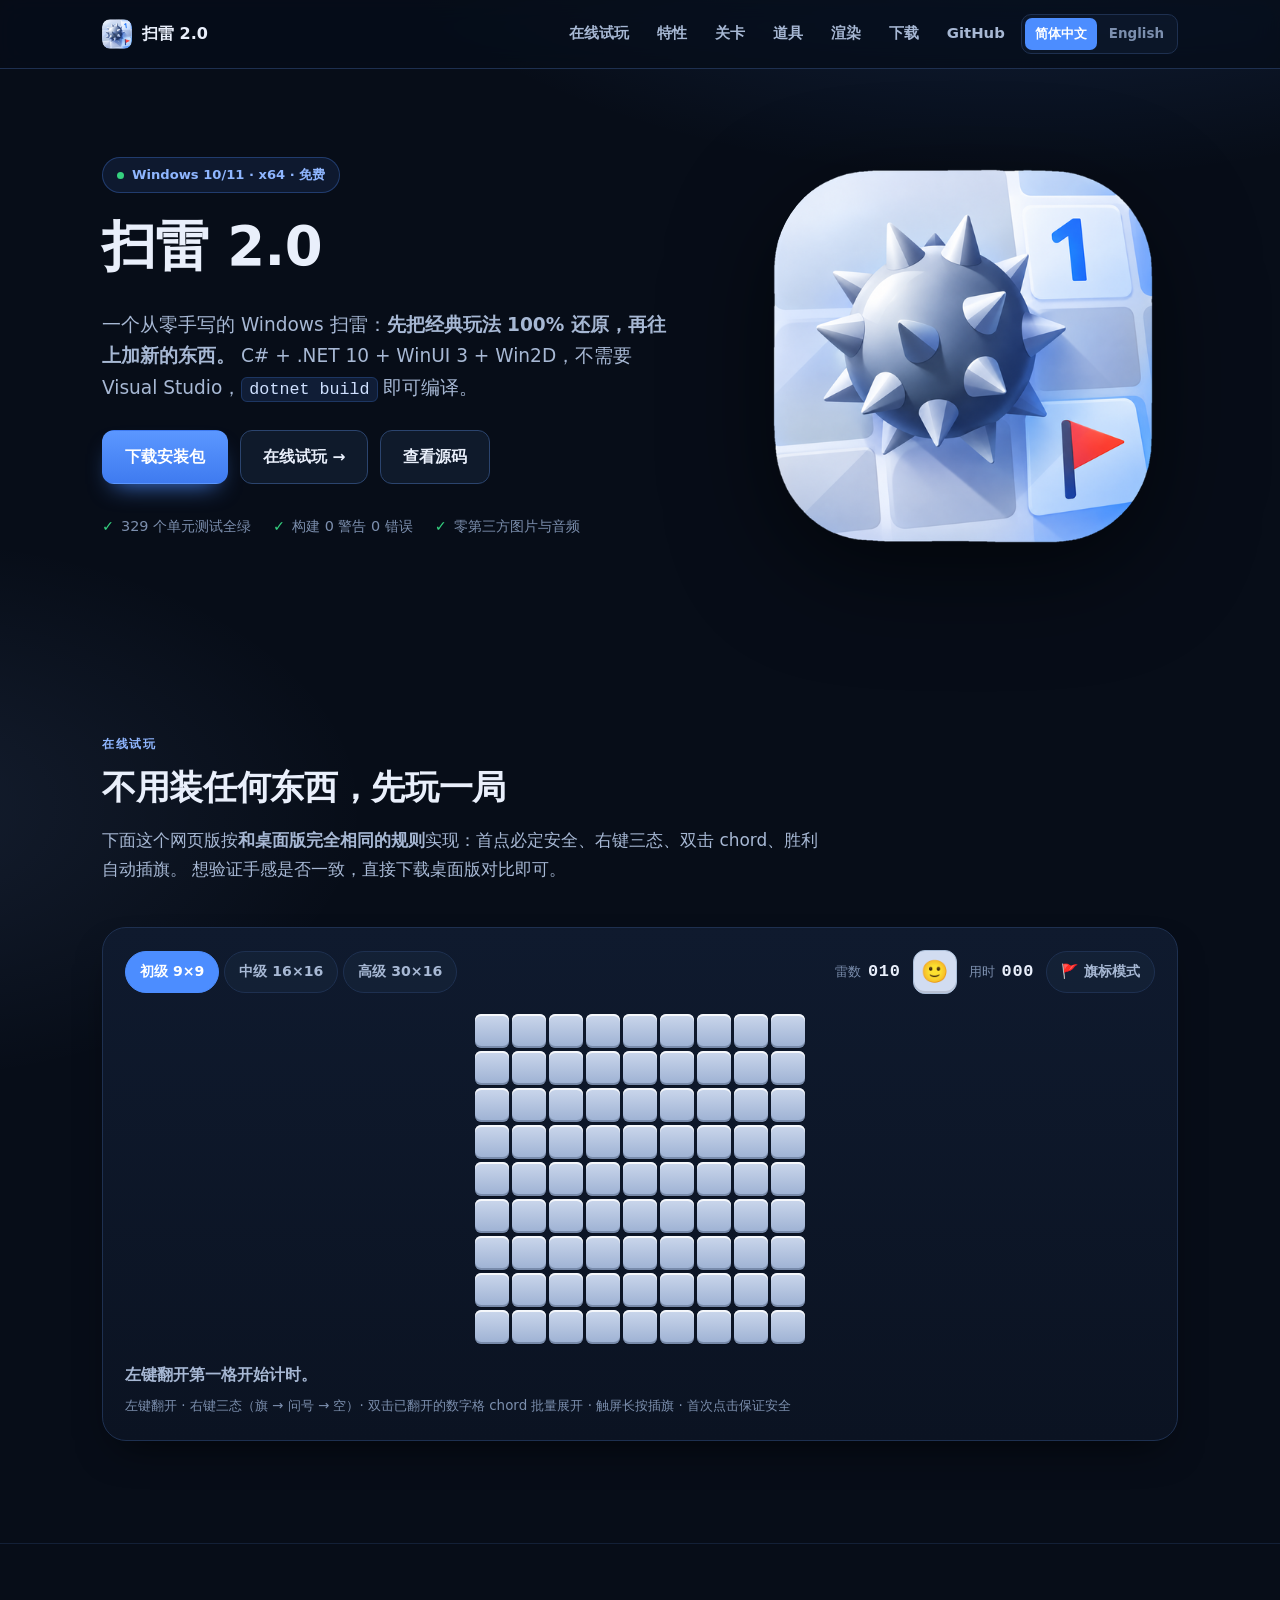
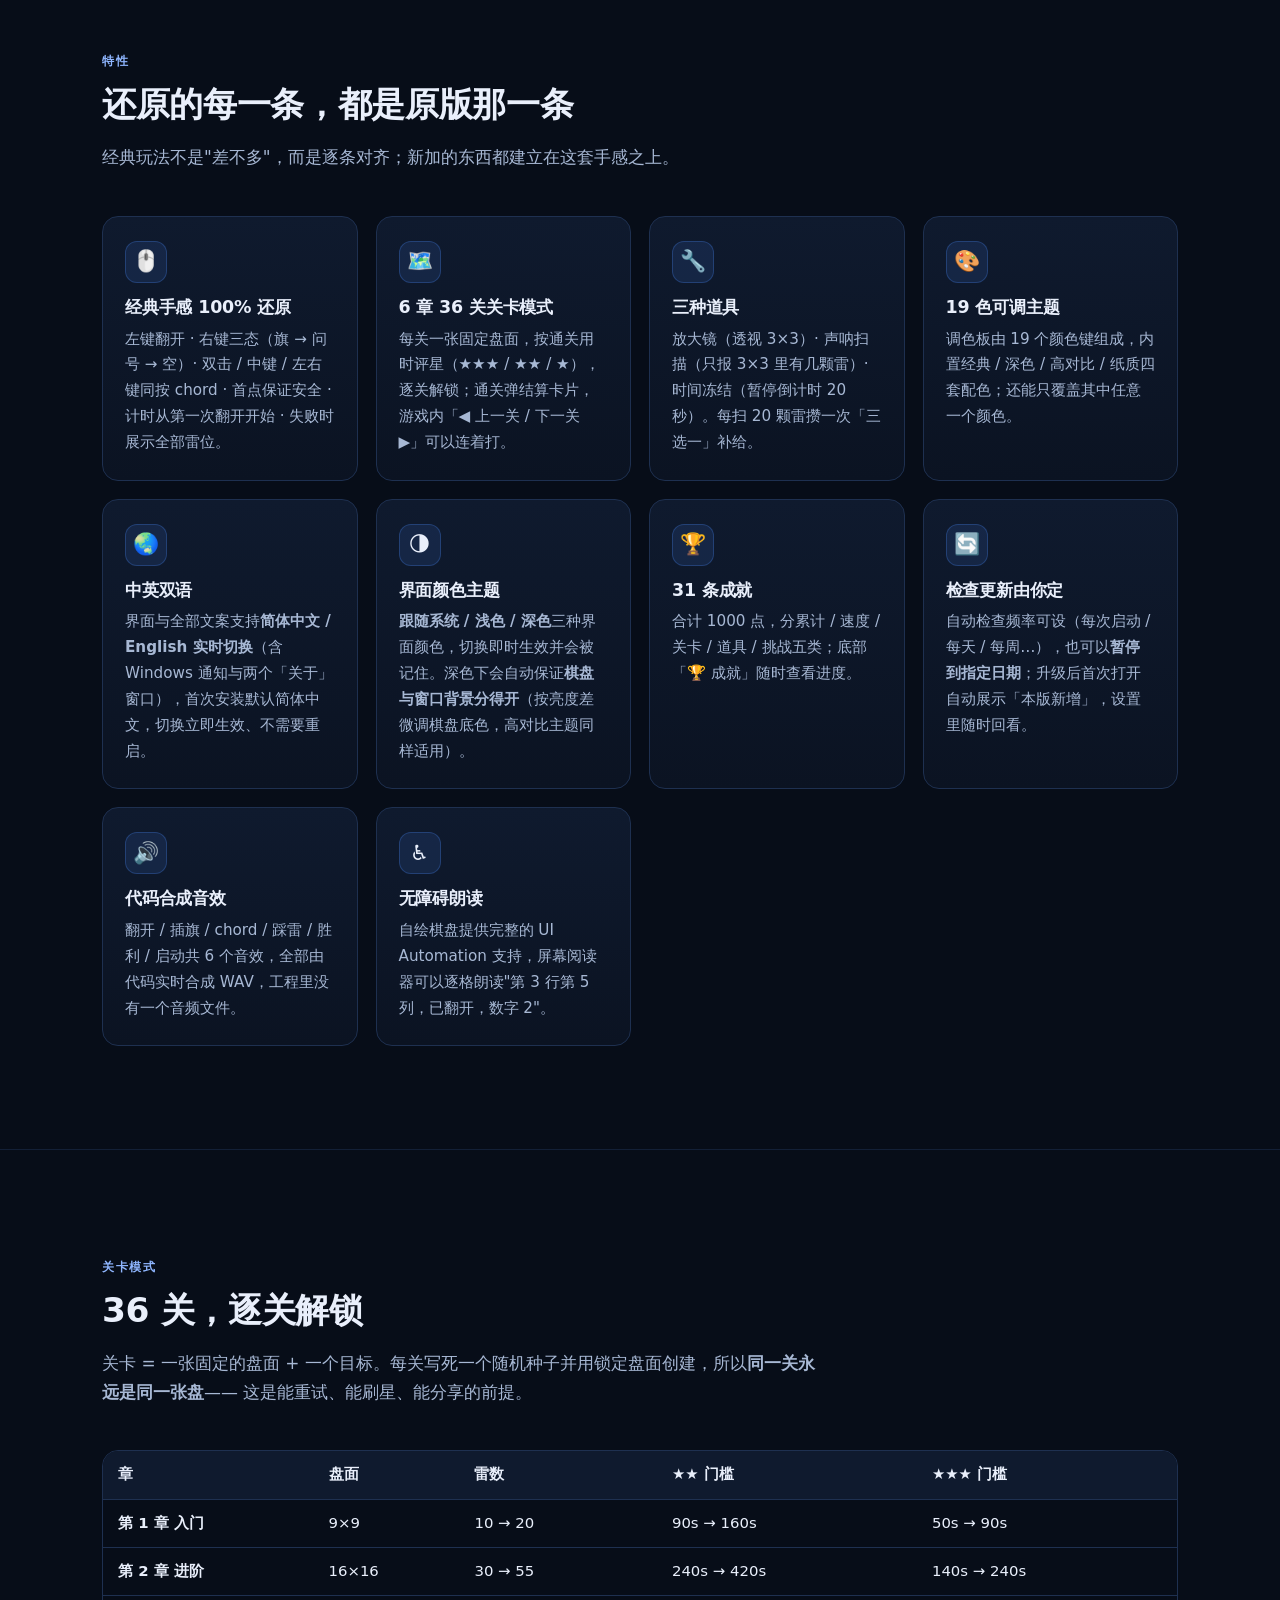
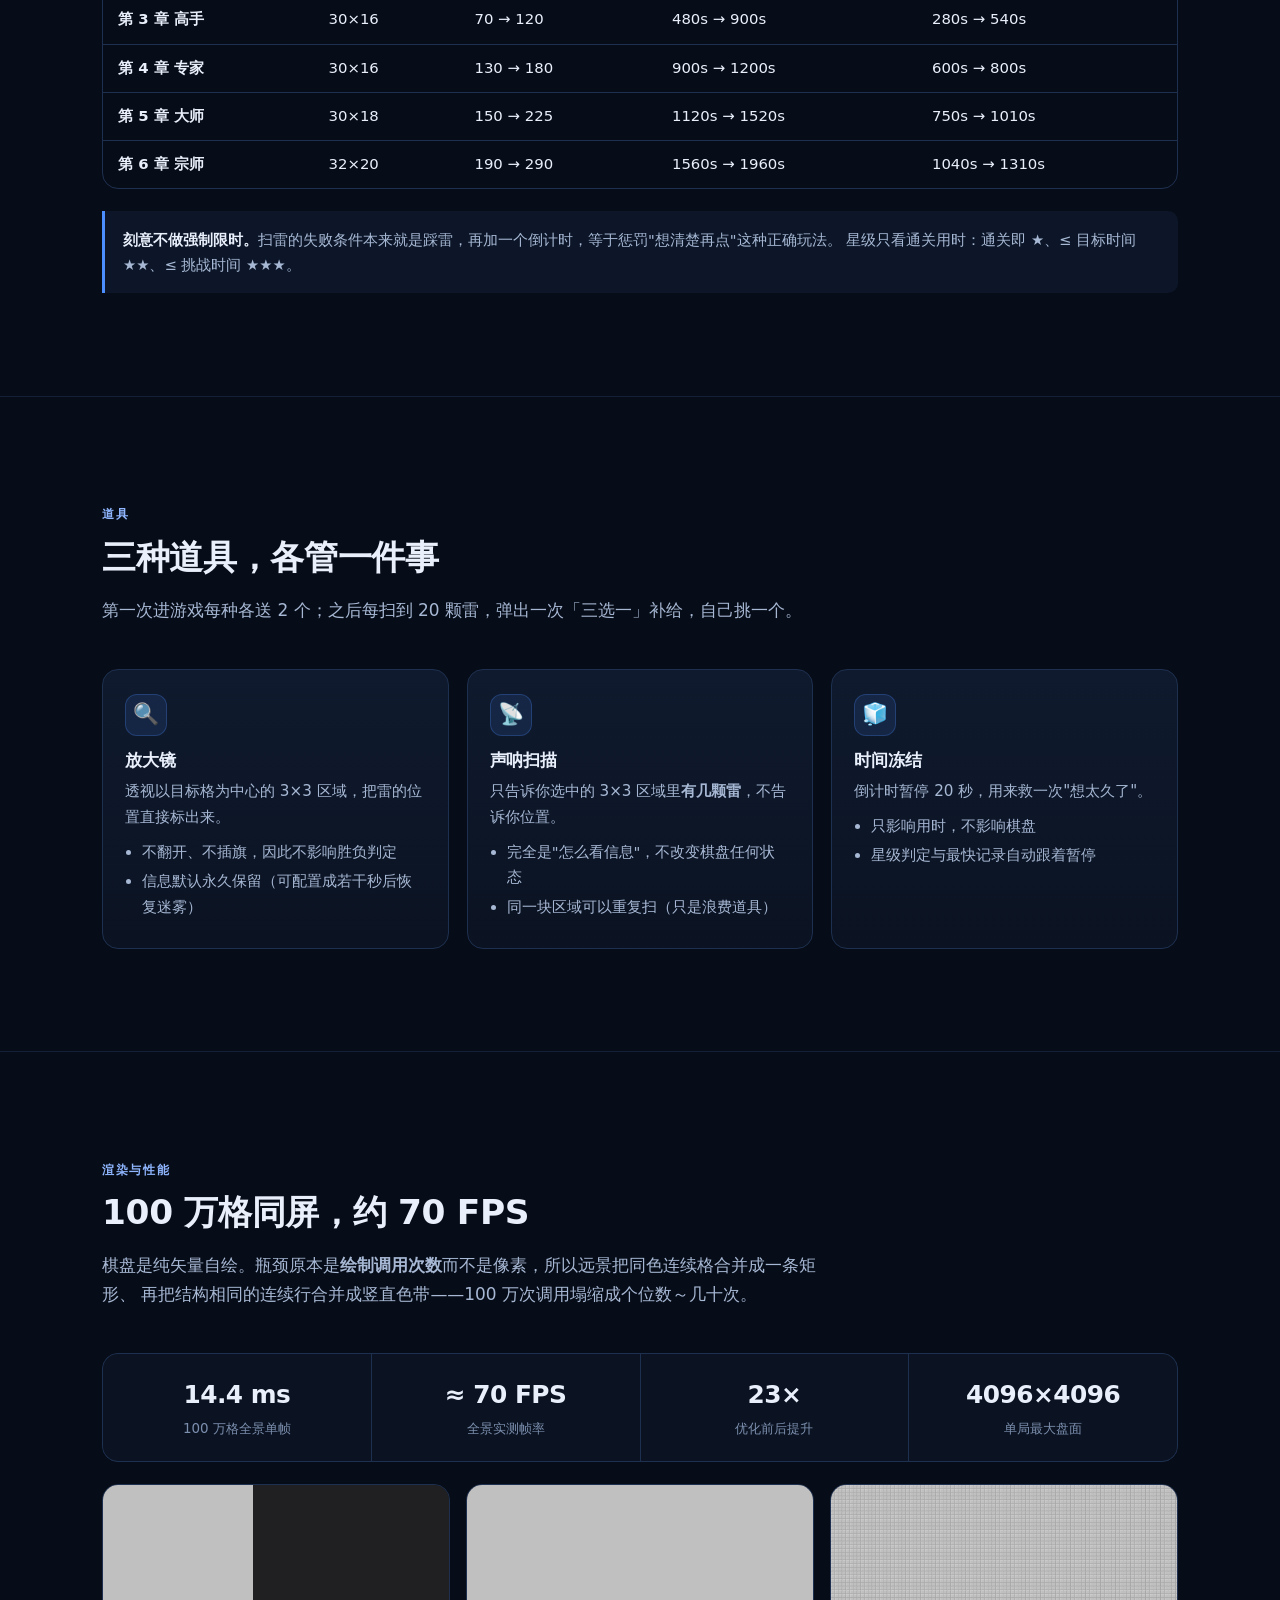
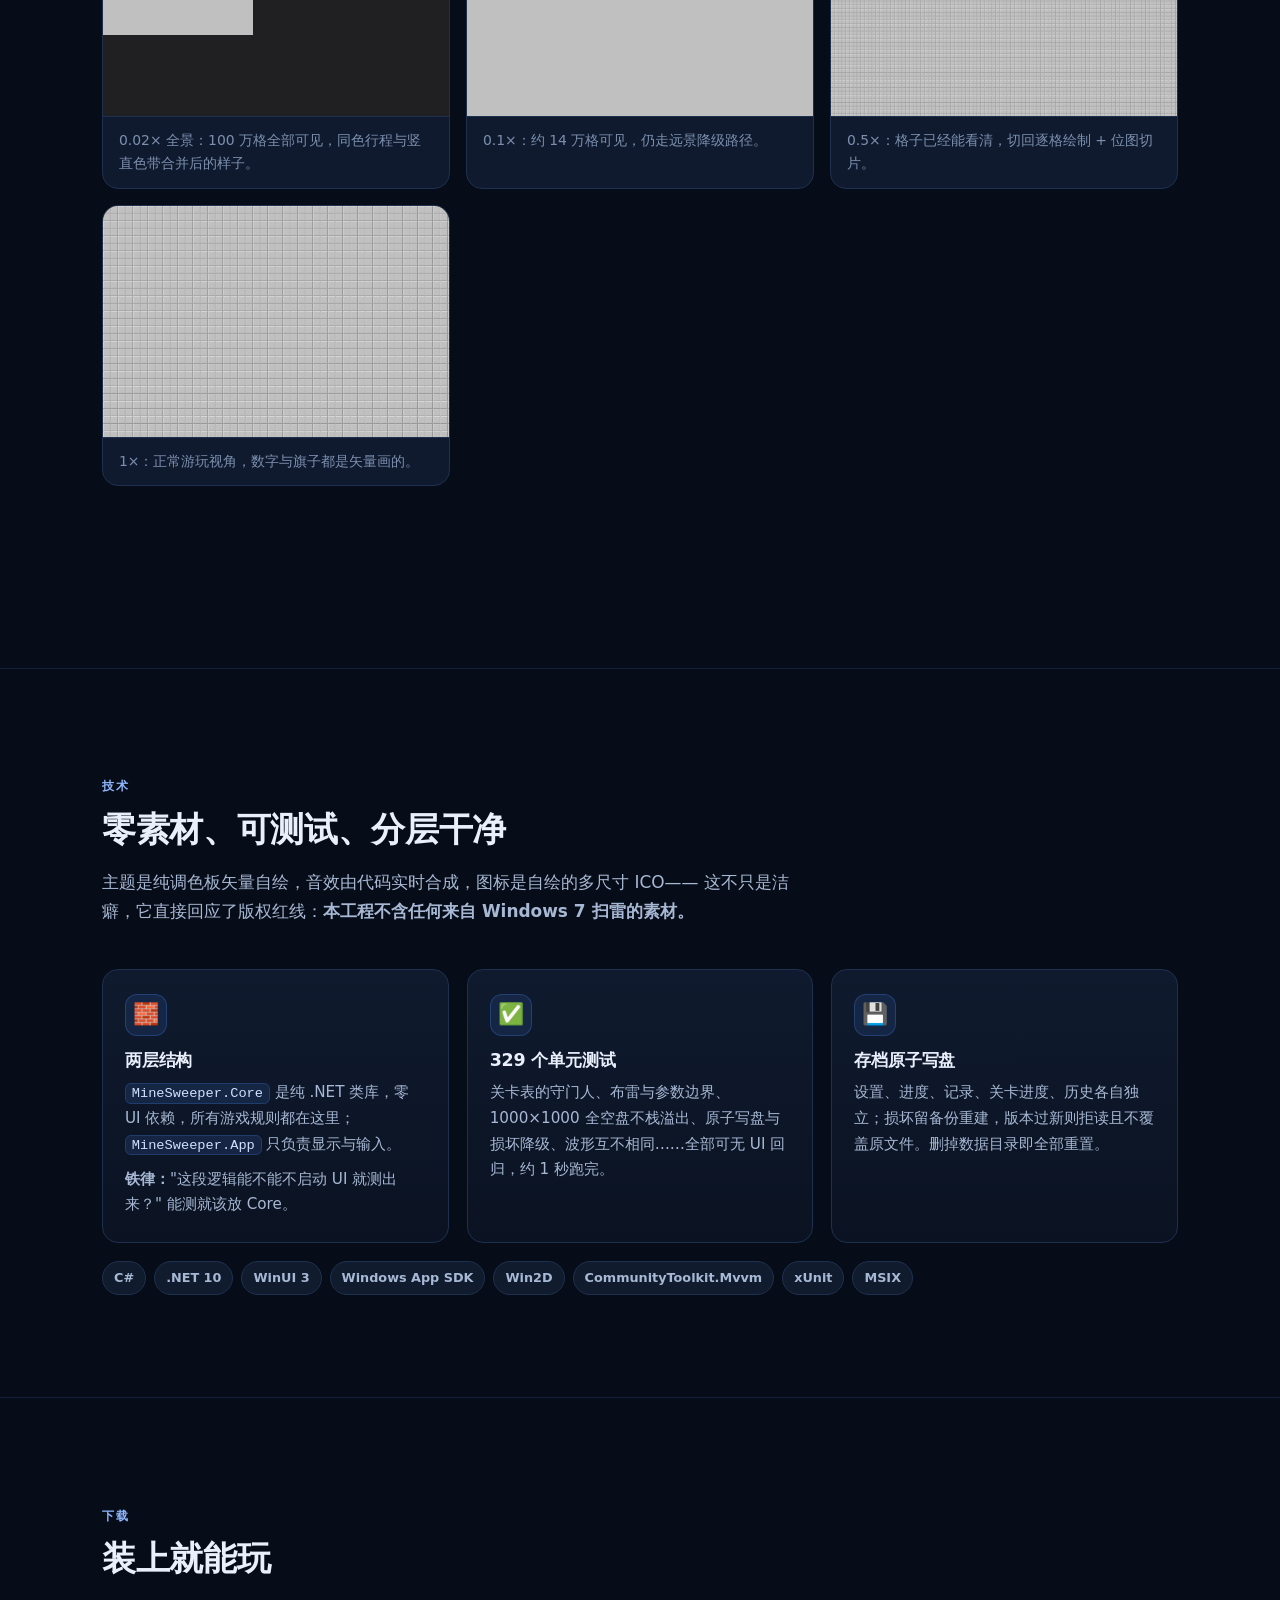
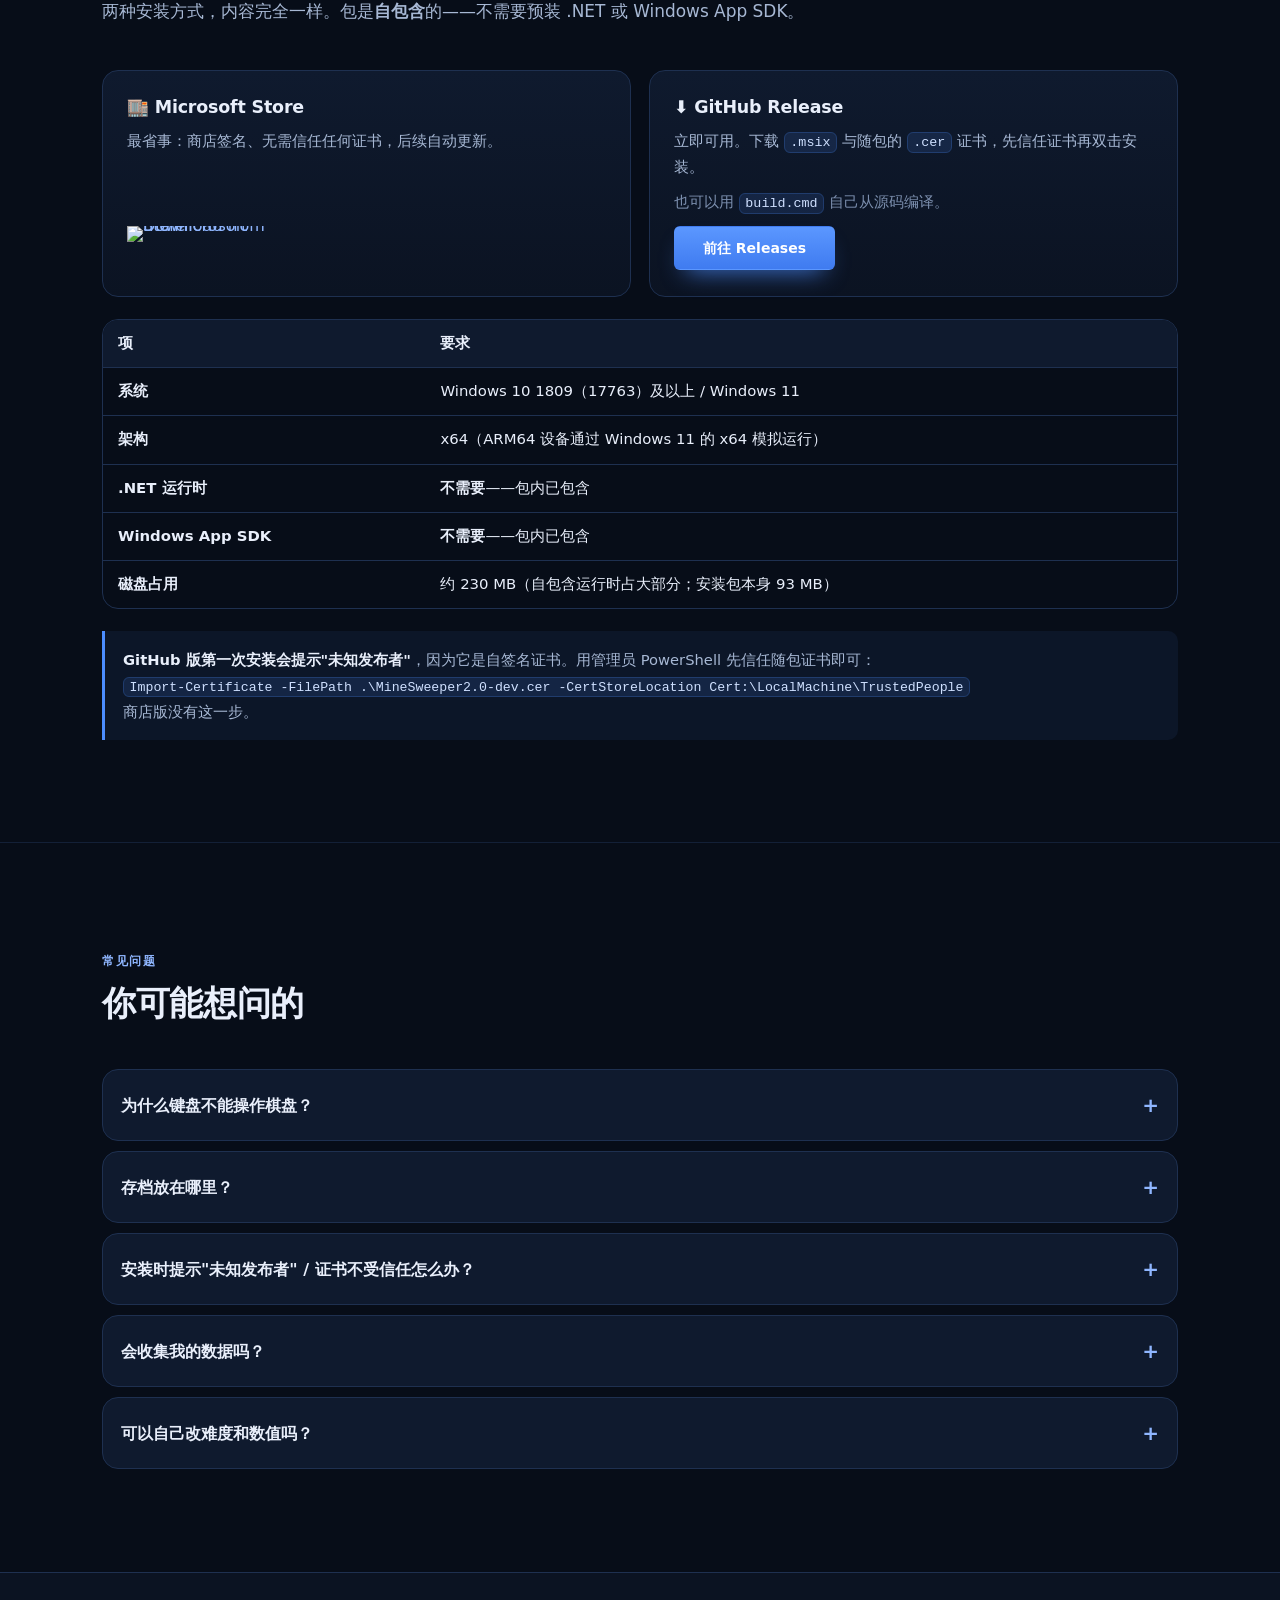
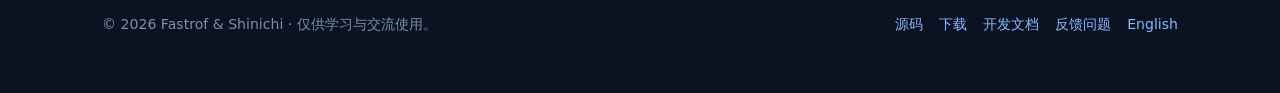
==== commit b4d96c9b: "Update index.html" ====
--- a/docs/index.html
+++ b/docs/index.html
@@ -1,471 +1,471 @@
-<!DOCTYPE html>
-<html lang="zh-CN">
-<head>
-<meta charset="utf-8">
-<meta name="viewport" content="width=device-width, initial-scale=1">
-<title>扫雷 2.0 / MineSweeper 2.0 —— 从零手写的 Windows 扫雷</title>
-<meta name="description" content="扫雷 2.0 是一个从零手写的 Windows 扫雷：经典玩法 100% 还原，另有 6 章 36 关关卡模式、三种道具、19 色可调主题与代码合成音效。零第三方素材，完全离线，不收集任何数据。">
-<meta name="theme-color" content="#070d18">
-<meta name="color-scheme" content="dark">
-
-<!-- 社交分享 -->
-<meta property="og:type" content="website">
-<meta property="og:title" content="扫雷 2.0 / MineSweeper 2.0">
-<meta property="og:description" content="经典玩法 100% 还原 · 6 章 36 关 · 三种道具 · 零第三方素材 · 完全离线">
-<meta property="og:image" content="assets/img/og-1200x630.png">
-<meta property="og:locale" content="zh_CN">
-<meta name="twitter:card" content="summary_large_image">
-<meta name="twitter:image" content="assets/img/og-1200x630.png">
-
-<link rel="icon" href="assets/img/favicon.ico" sizes="any">
-<link rel="icon" type="image/png" href="assets/img/favicon-32.png">
-<link rel="apple-touch-icon" href="assets/img/apple-touch-icon.png">
-<link rel="stylesheet" href="assets/css/style.css">
-</head>
-<body>
-
-<!-- ============================== 顶栏 ============================== -->
-<header class="site-header">
-  <div class="container">
-    <a class="brand" href="#top">
-      <img src="assets/img/icon-96.png" alt="" width="30" height="30">
-      <span>扫雷 2.0</span>
-    </a>
-
-    <button class="nav-toggle" type="button" aria-expanded="false" aria-controls="site-nav">☰</button>
-
-    <nav class="nav" id="site-nav">
-      <a href="#play">在线试玩</a>
-      <a href="#features">特性</a>
-      <a href="#levels">关卡</a>
-      <a href="#items">道具</a>
-      <a href="#render">渲染</a>
-      <a href="#download">下载</a>
-      <a href="https://github.com/Fastrof/Minesweeper2.0" target="_blank" rel="noopener">GitHub</a>
-      <span class="lang">
-        <span class="is-current">简体中文</span>
-        <a href="en.html" hreflang="en" lang="en">English</a>
-      </span>
-    </nav>
-  </div>
-</header>
-
-<main id="top">
-
-  <!-- ============================== 首屏 ============================== -->
-  <section class="hero">
-    <div class="container">
-      <div class="hero-text">
-        <p class="hero-tag"><span class="dot" aria-hidden="true"></span> Windows 10/11 · x64 · 免费</p>
-        <h1>扫雷 2.0</h1>
-        <p class="lead">
-          一个从零手写的 Windows 扫雷：<strong>先把经典玩法 100% 还原，再往上加新的东西。</strong>
-          C# + .NET 10 + WinUI 3 + Win2D，不需要 Visual Studio，<code>dotnet build</code> 即可编译。
-        </p>
-
-        <div class="btn-row">
-          <a class="btn btn--primary" href="https://github.com/Fastrof/Minesweeper2.0/releases" target="_blank" rel="noopener">下载安装包</a>
-          <a class="btn btn--ghost" href="#play">在线试玩 →</a>
-          <a class="btn btn--ghost" href="https://github.com/Fastrof/Minesweeper2.0" target="_blank" rel="noopener">查看源码</a>
-        </div>
-
-        <ul class="hero-stats">
-          <li>329 个单元测试全绿</li>
-          <li>构建 0 警告 0 错误</li>
-          <li>零第三方图片与音频</li>
-        </ul>
-      </div>
-
-      <div class="hero-art">
-        <img src="assets/img/icon-512.png" alt="扫雷 2.0 图标" width="512" height="512">
-      </div>
-    </div>
-  </section>
-
-  <!-- ============================== 在线试玩 ============================== -->
-  <section class="section" id="play">
-    <div class="container">
-      <div class="section-head reveal">
-        <p class="eyebrow">在线试玩</p>
-        <h2>不用装任何东西，先玩一局</h2>
-        <p class="lead">
-          下面这个网页版按<strong>和桌面版完全相同的规则</strong>实现：首点必定安全、右键三态、双击 chord、胜利自动插旗。
-          想验证手感是否一致，直接下载桌面版对比即可。
-        </p>
-      </div>
-
-      <div class="game reveal" id="game">
-        <div class="game-bar">
-          <div class="game-diff" role="group" aria-label="难度">
-            <button class="chip is-active" type="button" data-diff="beginner">初级 9×9</button>
-            <button class="chip" type="button" data-diff="intermediate">中级 16×16</button>
-            <button class="chip" type="button" data-diff="expert">高级 30×16</button>
-          </div>
-          <div class="game-counters">
-            <span class="counter"><span>雷数</span><b id="gm-mines">010</b></span>
-            <button class="smiley" type="button" id="gm-reset" title="重新开始" aria-label="重新开始">🙂</button>
-            <span class="counter"><span>用时</span><b id="gm-time">000</b></span>
-            <button class="chip" type="button" id="gm-flagmode" title="触屏设备用：左键改为插旗">🚩 旗标模式</button>
-          </div>
-        </div>
-
-        <div class="board-wrap">
-          <div class="board" id="gm-board" role="grid" aria-label="扫雷棋盘"></div>
-        </div>
-
-        <p class="game-msg" id="gm-msg" role="status" aria-live="polite">左键翻开第一格开始计时。</p>
-        <p class="game-tip">
-          左键翻开 · 右键三态（旗 → 问号 → 空）· 双击已翻开的数字格 chord 批量展开 ·
-          触屏长按插旗 · 首次点击保证安全
-        </p>
-      </div>
-    </div>
-  </section>
-
-  <!-- ============================== 特性 ============================== -->
-  <section class="section" id="features">
-    <div class="container">
-      <div class="section-head reveal">
-        <p class="eyebrow">特性</p>
-        <h2>还原的每一条，都是原版那一条</h2>
-        <p class="lead">经典玩法不是"差不多"，而是逐条对齐；新加的东西都建立在这套手感之上。</p>
-      </div>
-
-      <div class="cards">
-        <article class="card reveal">
-          <div class="ico" aria-hidden="true">🖱️</div>
-          <h3>经典手感 100% 还原</h3>
-          <p>左键翻开 · 右键三态（旗 → 问号 → 空）· 双击 / 中键 / 左右键同按 chord · 首点保证安全 · 计时从第一次翻开开始 · 失败时展示全部雷位。</p>
-        </article>
-
-        <article class="card reveal">
-          <div class="ico" aria-hidden="true">🗺️</div>
-          <h3>6 章 36 关关卡模式</h3>
-          <p>每关一张固定盘面，按通关用时评星（★★★ / ★★ / ★），逐关解锁；通关弹结算卡片，游戏内「◀ 上一关 / 下一关 ▶」可以连着打。</p>
-        </article>
-
-        <article class="card reveal">
-          <div class="ico" aria-hidden="true">🔧</div>
-          <h3>三种道具</h3>
-          <p>放大镜（透视 3×3）· 声呐扫描（只报 3×3 里有几颗雷）· 时间冻结（暂停倒计时 20 秒）。每扫 20 颗雷攒一次「三选一」补给。</p>
-        </article>
-
-        <article class="card reveal">
-          <div class="ico" aria-hidden="true">🎨</div>
-          <h3>19 色可调主题</h3>
-          <p>调色板由 19 个颜色键组成，内置经典 / 深色 / 高对比 / 纸质四套配色；还能只覆盖其中任意一个颜色。</p>
-        </article>
-
-        <article class="card reveal">
-          <div class="ico" aria-hidden="true">🌏</div>
-          <h3>中英双语</h3>
-          <p>界面与全部文案支持<b>简体中文 / English 实时切换</b>（含 Windows 通知与两个「关于」窗口），首次安装默认简体中文，切换立即生效、不需要重启。</p>
-        </article>
-
-        <article class="card reveal">
-          <div class="ico" aria-hidden="true">🌗</div>
-          <h3>界面颜色主题</h3>
-          <p><b>跟随系统 / 浅色 / 深色</b>三种界面颜色，切换即时生效并会被记住。深色下会自动保证<b>棋盘与窗口背景分得开</b>（按亮度差微调棋盘底色，高对比主题同样适用）。</p>
-        </article>
-
-        <article class="card reveal">
-          <div class="ico" aria-hidden="true">🏆</div>
-          <h3>31 条成就</h3>
-          <p>合计 1000 点，分累计 / 速度 / 关卡 / 道具 / 挑战五类；底部「🏆 成就」随时查看进度。</p>
-        </article>
-
-        <article class="card reveal">
-          <div class="ico" aria-hidden="true">🔄</div>
-          <h3>检查更新由你定</h3>
-          <p>自动检查频率可设（每次启动 / 每天 / 每周…），也可以<b>暂停到指定日期</b>；升级后首次打开自动展示「本版新增」，设置里随时回看。</p>
-        </article>
-
-        <article class="card reveal">
-          <div class="ico" aria-hidden="true">🔊</div>
-          <h3>代码合成音效</h3>
-          <p>翻开 / 插旗 / chord / 踩雷 / 胜利 / 启动共 6 个音效，全部由代码实时合成 WAV，工程里没有一个音频文件。</p>
-        </article>
-
-        <article class="card reveal">
-          <div class="ico" aria-hidden="true">♿</div>
-          <h3>无障碍朗读</h3>
-          <p>自绘棋盘提供完整的 UI Automation 支持，屏幕阅读器可以逐格朗读"第 3 行第 5 列，已翻开，数字 2"。</p>
-        </article>
-      </div>
-    </div>
-  </section>
-
-  <!-- ============================== 关卡 ============================== -->
-  <section class="section" id="levels">
-    <div class="container">
-      <div class="section-head reveal">
-        <p class="eyebrow">关卡模式</p>
-        <h2>36 关，逐关解锁</h2>
-        <p class="lead">
-          关卡 = 一张固定的盘面 + 一个目标。每关写死一个随机种子并用锁定盘面创建，所以<strong>同一关永远是同一张盘</strong>——
-          这是能重试、能刷星、能分享的前提。
-        </p>
-      </div>
-
-      <div class="table-wrap reveal">
-        <table>
-          <caption class="sr-only" style="position:absolute;left:-9999px">关卡章节与星级门槛</caption>
-          <thead>
-            <tr><th>章</th><th>盘面</th><th>雷数</th><th>★★ 门槛</th><th>★★★ 门槛</th></tr>
-          </thead>
-          <tbody>
-            <tr><td>第 1 章 入门</td><td>9×9</td><td>10 → 20</td><td>90s → 160s</td><td>50s → 90s</td></tr>
-            <tr><td>第 2 章 进阶</td><td>16×16</td><td>30 → 55</td><td>240s → 420s</td><td>140s → 240s</td></tr>
-            <tr><td>第 3 章 高手</td><td>30×16</td><td>70 → 120</td><td>480s → 900s</td><td>280s → 540s</td></tr>
-            <tr><td>第 4 章 专家</td><td>30×16</td><td>130 → 180</td><td>900s → 1200s</td><td>600s → 800s</td></tr>
-            <tr><td>第 5 章 大师</td><td>30×18</td><td>150 → 225</td><td>1120s → 1520s</td><td>750s → 1010s</td></tr>
-            <tr><td>第 6 章 宗师</td><td>32×20</td><td>190 → 290</td><td>1560s → 1960s</td><td>1040s → 1310s</td></tr>
-          </tbody>
-        </table>
-      </div>
-
-      <div class="callout reveal">
-        <strong>刻意不做强制限时。</strong>扫雷的失败条件本来就是踩雷，再加一个倒计时，等于惩罚"想清楚再点"这种正确玩法。
-        星级只看通关用时：通关即 ★、≤ 目标时间 ★★、≤ 挑战时间 ★★★。
-      </div>
-    </div>
-  </section>
-
-  <!-- ============================== 道具 ============================== -->
-  <section class="section" id="items">
-    <div class="container">
-      <div class="section-head reveal">
-        <p class="eyebrow">道具</p>
-        <h2>三种道具，各管一件事</h2>
-        <p class="lead">第一次进游戏每种各送 2 个；之后每扫到 20 颗雷，弹出一次「三选一」补给，自己挑一个。</p>
-      </div>
-
-      <div class="cards">
-        <article class="card reveal">
-          <div class="ico" aria-hidden="true">🔍</div>
-          <h3>放大镜</h3>
-          <p>透视以目标格为中心的 3×3 区域，把雷的位置直接标出来。</p>
-          <ul>
-            <li>不翻开、不插旗，因此不影响胜负判定</li>
-            <li>信息默认永久保留（可配置成若干秒后恢复迷雾）</li>
-          </ul>
-        </article>
-
-        <article class="card reveal">
-          <div class="ico" aria-hidden="true">📡</div>
-          <h3>声呐扫描</h3>
-          <p>只告诉你选中的 3×3 区域里<strong>有几颗雷</strong>，不告诉你位置。</p>
-          <ul>
-            <li>完全是"怎么看信息"，不改变棋盘任何状态</li>
-            <li>同一块区域可以重复扫（只是浪费道具）</li>
-          </ul>
-        </article>
-
-        <article class="card reveal">
-          <div class="ico" aria-hidden="true">🧊</div>
-          <h3>时间冻结</h3>
-          <p>倒计时暂停 20 秒，用来救一次"想太久了"。</p>
-          <ul>
-            <li>只影响用时，不影响棋盘</li>
-            <li>星级判定与最快记录自动跟着暂停</li>
-          </ul>
-        </article>
-      </div>
-    </div>
-  </section>
-
-  <!-- ============================== 渲染 ============================== -->
-  <section class="section" id="render">
-    <div class="container">
-      <div class="section-head reveal">
-        <p class="eyebrow">渲染与性能</p>
-        <h2>100 万格同屏，约 70 FPS</h2>
-        <p class="lead">
-          棋盘是纯矢量自绘。瓶颈原本是<strong>绘制调用次数</strong>而不是像素，所以远景把同色连续格合并成一条矩形、
-          再把结构相同的连续行合并成竖直色带——100 万次调用塌缩成个位数～几十次。
-        </p>
-      </div>
-
-      <ul class="stat-band reveal">
-        <li><b>14.4 ms</b><span>100 万格全景单帧</span></li>
-        <li><b>≈ 70 FPS</b><span>全景实测帧率</span></li>
-        <li><b>23×</b><span>优化前后提升</span></li>
-        <li><b>4096×4096</b><span>单局最大盘面</span></li>
-      </ul>
-
-      <div class="gallery" style="margin-top:22px">
-        <figure class="figure reveal">
-          <img src="assets/img/board-full.png" alt="1000×1000 棋盘全景渲染" width="1200" height="800" loading="lazy">
-          <figcaption>0.02× 全景：100 万格全部可见，同色行程与竖直色带合并后的样子。</figcaption>
-        </figure>
-        <figure class="figure reveal">
-          <img src="assets/img/board-zoom-01.png" alt="0.1 倍缩放渲染" width="1200" height="800" loading="lazy">
-          <figcaption>0.1×：约 14 万格可见，仍走远景降级路径。</figcaption>
-        </figure>
-        <figure class="figure reveal">
-          <img src="assets/img/board-zoom-05.png" alt="0.5 倍缩放渲染" width="1200" height="800" loading="lazy">
-          <figcaption>0.5×：格子已经能看清，切回逐格绘制 + 位图切片。</figcaption>
-        </figure>
-        <figure class="figure reveal">
-          <img src="assets/img/board-zoom-1.png" alt="1 倍缩放渲染" width="1200" height="800" loading="lazy">
-          <figcaption>1×：正常游玩视角，数字与旗子都是矢量画的。</figcaption>
-        </figure>
-</div>
-
-      <div class="callout reveal">
-        以上图片全部是程序运行时用 <strong>真实 GPU 设备</strong>离屏渲染并导出的对照图，不是效果图。
-      </div>
-    </div>
-  </section>
-
-  <!-- ============================== 技术 ============================== -->
-  <section class="section" id="tech">
-    <div class="container">
-      <div class="section-head reveal">
-        <p class="eyebrow">技术</p>
-        <h2>零素材、可测试、分层干净</h2>
-        <p class="lead">
-          主题是纯调色板矢量自绘，音效由代码实时合成，图标是自绘的多尺寸 ICO——
-          这不只是洁癖，它直接回应了版权红线：<strong>本工程不含任何来自 Windows 7 扫雷的素材。</strong>
-        </p>
-      </div>
-
-      <div class="cards">
-        <article class="card reveal">
-          <div class="ico" aria-hidden="true">🧱</div>
-          <h3>两层结构</h3>
-          <p><code>MineSweeper.Core</code> 是纯 .NET 类库，零 UI 依赖，所有游戏规则都在这里；<code>MineSweeper.App</code> 只负责显示与输入。</p>
-          <p style="margin-top:.6em"><strong>铁律：</strong>"这段逻辑能不能不启动 UI 就测出来？" 能测就该放 Core。</p>
-        </article>
-        <article class="card reveal">
-          <div class="ico" aria-hidden="true">✅</div>
-          <h3>329 个单元测试</h3>
-          <p>关卡表的守门人、布雷与参数边界、1000×1000 全空盘不栈溢出、原子写盘与损坏降级、波形互不相同……全部可无 UI 回归，约 1 秒跑完。</p>
-        </article>
-        <article class="card reveal">
-          <div class="ico" aria-hidden="true">💾</div>
-          <h3>存档原子写盘</h3>
-          <p>设置、进度、记录、关卡进度、历史各自独立；损坏留备份重建，版本过新则拒读且不覆盖原文件。删掉数据目录即全部重置。</p>
-        </article>
-      </div>
-
-      <div class="badge-row reveal">
-        <span class="badge">C#</span>
-        <span class="badge">.NET 10</span>
-        <span class="badge">WinUI 3</span>
-        <span class="badge">Windows App SDK</span>
-        <span class="badge">Win2D</span>
-        <span class="badge">CommunityToolkit.Mvvm</span>
-        <span class="badge">xUnit</span>
-        <span class="badge">MSIX</span>
-      </div>
-    </div>
-  </section>
-
-  <!-- ============================== 下载 ============================== -->
-  <section class="section" id="download">
-    <div class="container">
-      <div class="section-head reveal">
-        <p class="eyebrow">下载</p>
-        <h2>装上就能玩</h2>
-        <p class="lead">两种安装方式，内容完全一样。包是<strong>自包含</strong>的——不需要预装 .NET 或 Windows App SDK。</p>
-      </div>
-
-<div class="dl-grid">
-        <article class="dl-card reveal">
-          <h3>🏬 Microsoft Store</h3>
-          <p>最省事：商店签名、无需信任任何证书，后续自动更新。</p>
-          <!-- 商店已上架：徽章与 GitHub 按钮同尺寸(161x44)，在下载卡片底部对齐。 -->
-          <a class="store-badge" href="https://apps.microsoft.com/detail/9NKR2M2ZDDL3" target="_blank" rel="noopener"
-           aria-label="Download from the Microsoft Store">
-          <img src="assets/svg/ms-store-badge.svg" alt="Download from the Microsoft Store"
-               width="161" height="44">
-        </a>
-        </article>
-
-        <article class="dl-card reveal">
-          <h3>⬇️ GitHub Release</h3>
-          <p>立即可用。下载 <code>.msix</code> 与随包的 <code>.cer</code> 证书，先信任证书再双击安装。</p>
+<!DOCTYPE html>
+<html lang="zh-CN">
+<head>
+<meta charset="utf-8">
+<meta name="viewport" content="width=device-width, initial-scale=1">
+<title>扫雷 2.0 / MineSweeper 2.0 —— 从零手写的 Windows 扫雷</title>
+<meta name="description" content="扫雷 2.0 是一个从零手写的 Windows 扫雷：经典玩法 100% 还原，另有 6 章 36 关关卡模式、三种道具、19 色可调主题与代码合成音效。零第三方素材，完全离线，不收集任何数据。">
+<meta name="theme-color" content="#070d18">
+<meta name="color-scheme" content="dark">
+
+<!-- 社交分享 -->
+<meta property="og:type" content="website">
+<meta property="og:title" content="扫雷 2.0 / MineSweeper 2.0">
+<meta property="og:description" content="经典玩法 100% 还原 · 6 章 36 关 · 三种道具 · 零第三方素材 · 完全离线">
+<meta property="og:image" content="assets/img/og-1200x630.png">
+<meta property="og:locale" content="zh_CN">
+<meta name="twitter:card" content="summary_large_image">
+<meta name="twitter:image" content="assets/img/og-1200x630.png">
+
+<link rel="icon" href="assets/img/favicon.ico" sizes="any">
+<link rel="icon" type="image/png" href="assets/img/favicon-32.png">
+<link rel="apple-touch-icon" href="assets/img/apple-touch-icon.png">
+<link rel="stylesheet" href="assets/css/style.css">
+</head>
+<body>
+
+<!-- ============================== 顶栏 ============================== -->
+<header class="site-header">
+  <div class="container">
+    <a class="brand" href="#top">
+      <img src="assets/img/icon-96.png" alt="" width="30" height="30">
+      <span>扫雷 2.0</span>
+    </a>
+
+    <button class="nav-toggle" type="button" aria-expanded="false" aria-controls="site-nav">☰</button>
+
+    <nav class="nav" id="site-nav">
+      <a href="#play">在线试玩</a>
+      <a href="#features">特性</a>
+      <a href="#levels">关卡</a>
+      <a href="#items">道具</a>
+      <a href="#render">渲染</a>
+      <a href="#download">下载</a>
+      <a href="https://github.com/Fastrof/Minesweeper2.0" target="_blank" rel="noopener">GitHub</a>
+      <span class="lang">
+        <span class="is-current">简体中文</span>
+        <a href="en.html" hreflang="en" lang="en">English</a>
+      </span>
+    </nav>
+  </div>
+</header>
+
+<main id="top">
+
+  <!-- ============================== 首屏 ============================== -->
+  <section class="hero">
+    <div class="container">
+      <div class="hero-text">
+        <p class="hero-tag"><span class="dot" aria-hidden="true"></span> Windows 10/11 · x64 · 免费</p>
+        <h1>扫雷 2.0</h1>
+        <p class="lead">
+          一个从零手写的 Windows 扫雷：<strong>先把经典玩法 100% 还原，再往上加新的东西。</strong>
+          C# + .NET 10 + WinUI 3 + Win2D，不需要 Visual Studio，<code>dotnet build</code> 即可编译。
+        </p>
+
+        <div class="btn-row">
+          <a class="btn btn--primary" href="https://github.com/Fastrof/Minesweeper2.0/releases" target="_blank" rel="noopener">下载安装包</a>
+          <a class="btn btn--ghost" href="#play">在线试玩 →</a>
+          <a class="btn btn--ghost" href="https://github.com/Fastrof/Minesweeper2.0" target="_blank" rel="noopener">查看源码</a>
+        </div>
+
+        <ul class="hero-stats">
+          <li>329 个单元测试全绿</li>
+          <li>构建 0 警告 0 错误</li>
+          <li>零第三方图片与音频</li>
+        </ul>
+      </div>
+
+      <div class="hero-art">
+        <img src="assets/img/icon-512.png" alt="扫雷 2.0 图标" width="512" height="512">
+      </div>
+    </div>
+  </section>
+
+  <!-- ============================== 在线试玩 ============================== -->
+  <section class="section" id="play">
+    <div class="container">
+      <div class="section-head reveal">
+        <p class="eyebrow">在线试玩</p>
+        <h2>不用装任何东西，先玩一局</h2>
+        <p class="lead">
+          下面这个网页版按<strong>和桌面版完全相同的规则</strong>实现：首点必定安全、右键三态、双击 chord、胜利自动插旗。
+          想验证手感是否一致，直接下载桌面版对比即可。
+        </p>
+      </div>
+
+      <div class="game reveal" id="game">
+        <div class="game-bar">
+          <div class="game-diff" role="group" aria-label="难度">
+            <button class="chip is-active" type="button" data-diff="beginner">初级 9×9</button>
+            <button class="chip" type="button" data-diff="intermediate">中级 16×16</button>
+            <button class="chip" type="button" data-diff="expert">高级 30×16</button>
+          </div>
+          <div class="game-counters">
+            <span class="counter"><span>雷数</span><b id="gm-mines">010</b></span>
+            <button class="smiley" type="button" id="gm-reset" title="重新开始" aria-label="重新开始">🙂</button>
+            <span class="counter"><span>用时</span><b id="gm-time">000</b></span>
+            <button class="chip" type="button" id="gm-flagmode" title="触屏设备用：左键改为插旗">🚩 旗标模式</button>
+          </div>
+        </div>
+
+        <div class="board-wrap">
+          <div class="board" id="gm-board" role="grid" aria-label="扫雷棋盘"></div>
+        </div>
+
+        <p class="game-msg" id="gm-msg" role="status" aria-live="polite">左键翻开第一格开始计时。</p>
+        <p class="game-tip">
+          左键翻开 · 右键三态（旗 → 问号 → 空）· 双击已翻开的数字格 chord 批量展开 ·
+          触屏长按插旗 · 首次点击保证安全
+        </p>
+      </div>
+    </div>
+  </section>
+
+  <!-- ============================== 特性 ============================== -->
+  <section class="section" id="features">
+    <div class="container">
+      <div class="section-head reveal">
+        <p class="eyebrow">特性</p>
+        <h2>还原的每一条，都是原版那一条</h2>
+        <p class="lead">经典玩法不是"差不多"，而是逐条对齐；新加的东西都建立在这套手感之上。</p>
+      </div>
+
+      <div class="cards">
+        <article class="card reveal">
+          <div class="ico" aria-hidden="true">🖱️</div>
+          <h3>经典手感 100% 还原</h3>
+          <p>左键翻开 · 右键三态（旗 → 问号 → 空）· 双击 / 中键 / 左右键同按 chord · 首点保证安全 · 计时从第一次翻开开始 · 失败时展示全部雷位。</p>
+        </article>
+
+        <article class="card reveal">
+          <div class="ico" aria-hidden="true">🗺️</div>
+          <h3>6 章 36 关关卡模式</h3>
+          <p>每关一张固定盘面，按通关用时评星（★★★ / ★★ / ★），逐关解锁；通关弹结算卡片，游戏内「◀ 上一关 / 下一关 ▶」可以连着打。</p>
+        </article>
+
+        <article class="card reveal">
+          <div class="ico" aria-hidden="true">🔧</div>
+          <h3>三种道具</h3>
+          <p>放大镜（透视 3×3）· 声呐扫描（只报 3×3 里有几颗雷）· 时间冻结（暂停倒计时 20 秒）。每扫 20 颗雷攒一次「三选一」补给。</p>
+        </article>
+
+        <article class="card reveal">
+          <div class="ico" aria-hidden="true">🎨</div>
+          <h3>19 色可调主题</h3>
+          <p>调色板由 19 个颜色键组成，内置经典 / 深色 / 高对比 / 纸质四套配色；还能只覆盖其中任意一个颜色。</p>
+        </article>
+
+        <article class="card reveal">
+          <div class="ico" aria-hidden="true">🌏</div>
+          <h3>中英双语</h3>
+          <p>界面与全部文案支持<b>简体中文 / English 实时切换</b>（含 Windows 通知与两个「关于」窗口），首次安装默认简体中文，切换立即生效、不需要重启。</p>
+        </article>
+
+        <article class="card reveal">
+          <div class="ico" aria-hidden="true">🌗</div>
+          <h3>界面颜色主题</h3>
+          <p><b>跟随系统 / 浅色 / 深色</b>三种界面颜色，切换即时生效并会被记住。深色下会自动保证<b>棋盘与窗口背景分得开</b>（按亮度差微调棋盘底色，高对比主题同样适用）。</p>
+        </article>
+
+        <article class="card reveal">
+          <div class="ico" aria-hidden="true">🏆</div>
+          <h3>31 条成就</h3>
+          <p>合计 1000 点，分累计 / 速度 / 关卡 / 道具 / 挑战五类；底部「🏆 成就」随时查看进度。</p>
+        </article>
+
+        <article class="card reveal">
+          <div class="ico" aria-hidden="true">🔄</div>
+          <h3>检查更新由你定</h3>
+          <p>自动检查频率可设（每次启动 / 每天 / 每周…），也可以<b>暂停到指定日期</b>；升级后首次打开自动展示「本版新增」，设置里随时回看。</p>
+        </article>
+
+        <article class="card reveal">
+          <div class="ico" aria-hidden="true">🔊</div>
+          <h3>代码合成音效</h3>
+          <p>翻开 / 插旗 / chord / 踩雷 / 胜利 / 启动共 6 个音效，全部由代码实时合成 WAV，工程里没有一个音频文件。</p>
+        </article>
+
+        <article class="card reveal">
+          <div class="ico" aria-hidden="true">♿</div>
+          <h3>无障碍朗读</h3>
+          <p>自绘棋盘提供完整的 UI Automation 支持，屏幕阅读器可以逐格朗读"第 3 行第 5 列，已翻开，数字 2"。</p>
+        </article>
+      </div>
+    </div>
+  </section>
+
+  <!-- ============================== 关卡 ============================== -->
+  <section class="section" id="levels">
+    <div class="container">
+      <div class="section-head reveal">
+        <p class="eyebrow">关卡模式</p>
+        <h2>36 关，逐关解锁</h2>
+        <p class="lead">
+          关卡 = 一张固定的盘面 + 一个目标。每关写死一个随机种子并用锁定盘面创建，所以<strong>同一关永远是同一张盘</strong>——
+          这是能重试、能刷星、能分享的前提。
+        </p>
+      </div>
+
+      <div class="table-wrap reveal">
+        <table>
+          <caption class="sr-only" style="position:absolute;left:-9999px">关卡章节与星级门槛</caption>
+          <thead>
+            <tr><th>章</th><th>盘面</th><th>雷数</th><th>★★ 门槛</th><th>★★★ 门槛</th></tr>
+          </thead>
+          <tbody>
+            <tr><td>第 1 章 入门</td><td>9×9</td><td>10 → 20</td><td>90s → 160s</td><td>50s → 90s</td></tr>
+            <tr><td>第 2 章 进阶</td><td>16×16</td><td>30 → 55</td><td>240s → 420s</td><td>140s → 240s</td></tr>
+            <tr><td>第 3 章 高手</td><td>30×16</td><td>70 → 120</td><td>480s → 900s</td><td>280s → 540s</td></tr>
+            <tr><td>第 4 章 专家</td><td>30×16</td><td>130 → 180</td><td>900s → 1200s</td><td>600s → 800s</td></tr>
+            <tr><td>第 5 章 大师</td><td>30×18</td><td>150 → 225</td><td>1120s → 1520s</td><td>750s → 1010s</td></tr>
+            <tr><td>第 6 章 宗师</td><td>32×20</td><td>190 → 290</td><td>1560s → 1960s</td><td>1040s → 1310s</td></tr>
+          </tbody>
+        </table>
+      </div>
+
+      <div class="callout reveal">
+        <strong>刻意不做强制限时。</strong>扫雷的失败条件本来就是踩雷，再加一个倒计时，等于惩罚"想清楚再点"这种正确玩法。
+        星级只看通关用时：通关即 ★、≤ 目标时间 ★★、≤ 挑战时间 ★★★。
+      </div>
+    </div>
+  </section>
+
+  <!-- ============================== 道具 ============================== -->
+  <section class="section" id="items">
+    <div class="container">
+      <div class="section-head reveal">
+        <p class="eyebrow">道具</p>
+        <h2>三种道具，各管一件事</h2>
+        <p class="lead">第一次进游戏每种各送 2 个；之后每扫到 20 颗雷，弹出一次「三选一」补给，自己挑一个。</p>
+      </div>
+
+      <div class="cards">
+        <article class="card reveal">
+          <div class="ico" aria-hidden="true">🔍</div>
+          <h3>放大镜</h3>
+          <p>透视以目标格为中心的 3×3 区域，把雷的位置直接标出来。</p>
+          <ul>
+            <li>不翻开、不插旗，因此不影响胜负判定</li>
+            <li>信息默认永久保留（可配置成若干秒后恢复迷雾）</li>
+          </ul>
+        </article>
+
+        <article class="card reveal">
+          <div class="ico" aria-hidden="true">📡</div>
+          <h3>声呐扫描</h3>
+          <p>只告诉你选中的 3×3 区域里<strong>有几颗雷</strong>，不告诉你位置。</p>
+          <ul>
+            <li>完全是"怎么看信息"，不改变棋盘任何状态</li>
+            <li>同一块区域可以重复扫（只是浪费道具）</li>
+          </ul>
+        </article>
+
+        <article class="card reveal">
+          <div class="ico" aria-hidden="true">🧊</div>
+          <h3>时间冻结</h3>
+          <p>倒计时暂停 20 秒，用来救一次"想太久了"。</p>
+          <ul>
+            <li>只影响用时，不影响棋盘</li>
+            <li>星级判定与最快记录自动跟着暂停</li>
+          </ul>
+        </article>
+      </div>
+    </div>
+  </section>
+
+  <!-- ============================== 渲染 ============================== -->
+  <section class="section" id="render">
+    <div class="container">
+      <div class="section-head reveal">
+        <p class="eyebrow">渲染与性能</p>
+        <h2>100 万格同屏，约 70 FPS</h2>
+        <p class="lead">
+          棋盘是纯矢量自绘。瓶颈原本是<strong>绘制调用次数</strong>而不是像素，所以远景把同色连续格合并成一条矩形、
+          再把结构相同的连续行合并成竖直色带——100 万次调用塌缩成个位数～几十次。
+        </p>
+      </div>
+
+      <ul class="stat-band reveal">
+        <li><b>14.4 ms</b><span>100 万格全景单帧</span></li>
+        <li><b>≈ 70 FPS</b><span>全景实测帧率</span></li>
+        <li><b>23×</b><span>优化前后提升</span></li>
+        <li><b>4096×4096</b><span>单局最大盘面</span></li>
+      </ul>
+
+      <div class="gallery" style="margin-top:22px">
+        <figure class="figure reveal">
+          <img src="assets/img/board-full.png" alt="1000×1000 棋盘全景渲染" width="1200" height="800" loading="lazy">
+          <figcaption>0.02× 全景：100 万格全部可见，同色行程与竖直色带合并后的样子。</figcaption>
+        </figure>
+        <figure class="figure reveal">
+          <img src="assets/img/board-zoom-01.png" alt="0.1 倍缩放渲染" width="1200" height="800" loading="lazy">
+          <figcaption>0.1×：约 14 万格可见，仍走远景降级路径。</figcaption>
+        </figure>
+        <figure class="figure reveal">
+          <img src="assets/img/board-zoom-05.png" alt="0.5 倍缩放渲染" width="1200" height="800" loading="lazy">
+          <figcaption>0.5×：格子已经能看清，切回逐格绘制 + 位图切片。</figcaption>
+        </figure>
+        <figure class="figure reveal">
+          <img src="assets/img/board-zoom-1.png" alt="1 倍缩放渲染" width="1200" height="800" loading="lazy">
+          <figcaption>1×：正常游玩视角，数字与旗子都是矢量画的。</figcaption>
+        </figure>
+</div>
+
+      <div class="callout reveal">
+        以上图片全部是程序运行时用 <strong>真实 GPU 设备</strong>离屏渲染并导出的对照图，不是效果图。
+      </div>
+    </div>
+  </section>
+
+  <!-- ============================== 技术 ============================== -->
+  <section class="section" id="tech">
+    <div class="container">
+      <div class="section-head reveal">
+        <p class="eyebrow">技术</p>
+        <h2>零素材、可测试、分层干净</h2>
+        <p class="lead">
+          主题是纯调色板矢量自绘，音效由代码实时合成，图标是自绘的多尺寸 ICO——
+          这不只是洁癖，它直接回应了版权红线：<strong>本工程不含任何来自 Windows 7 扫雷的素材。</strong>
+        </p>
+      </div>
+
+      <div class="cards">
+        <article class="card reveal">
+          <div class="ico" aria-hidden="true">🧱</div>
+          <h3>两层结构</h3>
+          <p><code>MineSweeper.Core</code> 是纯 .NET 类库，零 UI 依赖，所有游戏规则都在这里；<code>MineSweeper.App</code> 只负责显示与输入。</p>
+          <p style="margin-top:.6em"><strong>铁律：</strong>"这段逻辑能不能不启动 UI 就测出来？" 能测就该放 Core。</p>
+        </article>
+        <article class="card reveal">
+          <div class="ico" aria-hidden="true">✅</div>
+          <h3>329 个单元测试</h3>
+          <p>关卡表的守门人、布雷与参数边界、1000×1000 全空盘不栈溢出、原子写盘与损坏降级、波形互不相同……全部可无 UI 回归，约 1 秒跑完。</p>
+        </article>
+        <article class="card reveal">
+          <div class="ico" aria-hidden="true">💾</div>
+          <h3>存档原子写盘</h3>
+          <p>设置、进度、记录、关卡进度、历史各自独立；损坏留备份重建，版本过新则拒读且不覆盖原文件。删掉数据目录即全部重置。</p>
+        </article>
+      </div>
+
+      <div class="badge-row reveal">
+        <span class="badge">C#</span>
+        <span class="badge">.NET 10</span>
+        <span class="badge">WinUI 3</span>
+        <span class="badge">Windows App SDK</span>
+        <span class="badge">Win2D</span>
+        <span class="badge">CommunityToolkit.Mvvm</span>
+        <span class="badge">xUnit</span>
+        <span class="badge">MSIX</span>
+      </div>
+    </div>
+  </section>
+
+  <!-- ============================== 下载 ============================== -->
+  <section class="section" id="download">
+    <div class="container">
+      <div class="section-head reveal">
+        <p class="eyebrow">下载</p>
+        <h2>装上就能玩</h2>
+        <p class="lead">两种安装方式，内容完全一样。包是<strong>自包含</strong>的——不需要预装 .NET 或 Windows App SDK。</p>
+      </div>
+
+<div class="dl-grid">
+        <article class="dl-card reveal">
+          <h3>🏬 Microsoft Store</h3>
+          <p>最省事：商店签名、无需信任任何证书，后续自动更新。</p>
+          <!-- 商店已上架：徽章与 GitHub 按钮同尺寸(161x44)，在下载卡片底部对齐。 -->
+          <a class="store-badge" href="https://apps.microsoft.com/detail/9NKR2M2ZDDL3" target="_blank" rel="noopener"
+           aria-label="Download from the Microsoft Store">
+          <img src="assets/svg/ms-store-badge.svg" alt="Download from the Microsoft Store"
+               width="161" height="44">
+        </a>
+        </article>
+
+        <article class="dl-card reveal">
+          <h3>⬇️ GitHub Release</h3>
+          <p>立即可用。下载 <code>.msix</code> 与随包的 <code>.cer</code> 证书，先信任证书再双击安装。</p>
           <p class="dl-note">也可以用 <code>build.cmd</code> 自己从源码编译。</p>
-          <a class="btn btn--primary dl-badge-btn" href="https://github.com/Fastrof/Minesweeper2.0/releases" target="_blank" rel="noopener">前往 Releases</a>
-        </article>
-      </div>
-
-      <div class="table-wrap reveal" style="margin-top:22px">
-        <table>
-          <thead><tr><th>项</th><th>要求</th></tr></thead>
-          <tbody>
-            <tr><td>系统</td><td>Windows 10 1809（17763）及以上 / Windows 11</td></tr>
-            <tr><td>架构</td><td>x64（ARM64 设备通过 Windows 11 的 x64 模拟运行）</td></tr>
-            <tr><td>.NET 运行时</td><td><strong>不需要</strong>——包内已包含</td></tr>
-            <tr><td>Windows App SDK</td><td><strong>不需要</strong>——包内已包含</td></tr>
-            <tr><td>磁盘占用</td><td>约 230 MB（自包含运行时占大部分；安装包本身 93 MB）</td></tr>
-          </tbody>
-        </table>
-      </div>
-
-      <div class="callout reveal">
-        <strong>GitHub 版第一次安装会提示"未知发布者"</strong>，因为它是自签名证书。用管理员 PowerShell 先信任随包证书即可：
-        <br><code>Import-Certificate -FilePath .\MineSweeper2.0-dev.cer -CertStoreLocation Cert:\LocalMachine\TrustedPeople</code>
-        <br>商店版没有这一步。
-      </div>
-    </div>
-  </section>
-
-  <!-- ============================== 常见问题 ============================== -->
-  <section class="section" id="faq">
-    <div class="container">
-      <div class="section-head reveal">
-        <p class="eyebrow">常见问题</p>
-        <h2>你可能想问的</h2>
-      </div>
-
-      <div class="faq reveal">
-        <details>
-          <summary>为什么键盘不能操作棋盘？</summary>
-          <p>这是刻意的设计——项目所有者的要求是纯鼠标操作，所以棋盘不是键盘焦点、也没有焦点框。设置面板里的文本框（种子、分享串）仍然可以用键盘输入。方向键 / 回车 / 空格都不会对棋盘产生作用，这不是故障。</p>
-        </details>
-
-        <details>
-          <summary>存档放在哪里？</summary>
-          <p>未打包版在 <code>%LOCALAPPDATA%\MineSweeper2\</code>，商店版在应用自己的本地数据文件夹里。里面有 <code>settings.json</code>（设置）、<code>progress.json</code>（进度与道具）、<code>levelprogress.json</code>（关卡）、<code>records.json</code>（最快记录）、<code>history.json</code>（累计统计）、<code>config.json</code>（可手改的配置）与 <code>app.log</code>（日志）。<strong>删掉这个目录就等于一切从头开始。</strong></p>
-        </details>
-
-        <details>
-          <summary>安装时提示"未知发布者" / 证书不受信任怎么办？</summary>
-          <p>GitHub Release 版用的是自签名证书，需要先把随包的 <code>.cer</code> 装进「受信任人」证书存储（见上面的命令）。Microsoft Store 版由商店签名，不会出现这个提示。</p>
-        </details>
-
-        <details>
-          <summary>会收集我的数据吗？</summary>
-          <p>不会。程序不含任何联网代码，没有账号、没有遥测、没有广告；所有存档只写在本机，卸载即删除。详见<a href="https://github.com/Fastrof/Minesweeper2.0/blob/main/PRIVACY.md" target="_blank" rel="noopener">隐私政策</a>。</p>
-        </details>
-
-        <details>
-          <summary>可以自己改难度和数值吗？</summary>
-          <p>可以。设置面板能自定义盘面宽度 / 高度 / 雷数（上限 4096×4096）；道具阈值、放大镜半径、冻结秒数等写在 <code>config.json</code> 里，改完不用重新编译。关卡数值集中在 <code>Core/Levels/LevelTable.cs</code> 一张表里。</p>
-        </details>
-      </div>
-    </div>
-  </section>
-
-</main>
-
-<!-- ============================== 页脚 ============================== -->
-<footer class="site-footer">
-  <div class="container">
-    <p>© <span id="year">2026</span> Fastrof、Shinichi · 仅供学习与交流使用。</p>
-    <nav>
-      <a href="https://github.com/Fastrof/Minesweeper2.0" target="_blank" rel="noopener">源码</a>
-      <a href="https://github.com/Fastrof/Minesweeper2.0/releases" target="_blank" rel="noopener">下载</a>
-      <a href="https://github.com/Fastrof/Minesweeper2.0/blob/main/docs/DEVELOPMENT.md" target="_blank" rel="noopener">开发文档</a>
-      <a href="https://github.com/Fastrof/Minesweeper2.0/issues" target="_blank" rel="noopener">反馈问题</a>
-      <a href="en.html" hreflang="en" lang="en">English</a>
-    </nav>
-  </div>
-</footer>
-
-<script src="assets/js/site.js"></script>
-<script src="assets/js/minesweeper.js"></script>
-</body>
-</html>
+          <a class="btn btn--primary dl-badge-btn" href="https://github.com/Fastrof/Minesweeper2.0/releases" target="_blank" rel="noopener">前往 Releases</a>
+        </article>
+      </div>
+
+      <div class="table-wrap reveal" style="margin-top:22px">
+        <table>
+          <thead><tr><th>项</th><th>要求</th></tr></thead>
+          <tbody>
+            <tr><td>系统</td><td>Windows 10 1809（17763）及以上 / Windows 11</td></tr>
+            <tr><td>架构</td><td>x64（ARM64 设备通过 Windows 11 的 x64 模拟运行）</td></tr>
+            <tr><td>.NET 运行时</td><td><strong>不需要</strong>——包内已包含</td></tr>
+            <tr><td>Windows App SDK</td><td><strong>不需要</strong>——包内已包含</td></tr>
+            <tr><td>磁盘占用</td><td>约 230 MB（自包含运行时占大部分；安装包本身 93 MB）</td></tr>
+          </tbody>
+        </table>
+      </div>
+
+      <div class="callout reveal">
+        <strong>GitHub 版第一次安装会提示"未知发布者"</strong>，因为它是自签名证书。用管理员 PowerShell 先信任随包证书即可：
+        <br><code>Import-Certificate -FilePath .\MineSweeper2.0-dev.cer -CertStoreLocation Cert:\LocalMachine\TrustedPeople</code>
+        <br>商店版没有这一步。
+      </div>
+    </div>
+  </section>
+
+  <!-- ============================== 常见问题 ============================== -->
+  <section class="section" id="faq">
+    <div class="container">
+      <div class="section-head reveal">
+        <p class="eyebrow">常见问题</p>
+        <h2>你可能想问的</h2>
+      </div>
+
+      <div class="faq reveal">
+        <details>
+          <summary>为什么键盘不能操作棋盘？</summary>
+          <p>这是刻意的设计——项目所有者的要求是纯鼠标操作，所以棋盘不是键盘焦点、也没有焦点框。设置面板里的文本框（种子、分享串）仍然可以用键盘输入。方向键 / 回车 / 空格都不会对棋盘产生作用，这不是故障。</p>
+        </details>
+
+        <details>
+          <summary>存档放在哪里？</summary>
+          <p>未打包版在 <code>%LOCALAPPDATA%\MineSweeper2\</code>，商店版在应用自己的本地数据文件夹里。里面有 <code>settings.json</code>（设置）、<code>progress.json</code>（进度与道具）、<code>levelprogress.json</code>（关卡）、<code>records.json</code>（最快记录）、<code>history.json</code>（累计统计）、<code>config.json</code>（可手改的配置）与 <code>app.log</code>（日志）。<strong>删掉这个目录就等于一切从头开始。</strong></p>
+        </details>
+
+        <details>
+          <summary>安装时提示"未知发布者" / 证书不受信任怎么办？</summary>
+          <p>GitHub Release 版用的是自签名证书，需要先把随包的 <code>.cer</code> 装进「受信任人」证书存储（见上面的命令）。Microsoft Store 版由商店签名，不会出现这个提示。</p>
+        </details>
+
+        <details>
+          <summary>会收集我的数据吗？</summary>
+          <p>不会。程序不含任何联网代码，没有账号、没有遥测、没有广告；所有存档只写在本机，卸载即删除。详见<a href="https://github.com/Fastrof/Minesweeper2.0/blob/main/PRIVACY.md" target="_blank" rel="noopener">隐私政策</a>。</p>
+        </details>
+
+        <details>
+          <summary>可以自己改难度和数值吗？</summary>
+          <p>可以。设置面板能自定义盘面宽度 / 高度 / 雷数（上限 4096×4096）；道具阈值、放大镜半径、冻结秒数等写在 <code>config.json</code> 里，改完不用重新编译。关卡数值集中在 <code>Core/Levels/LevelTable.cs</code> 一张表里。</p>
+        </details>
+      </div>
+    </div>
+  </section>
+
+</main>
+
+<!-- ============================== 页脚 ============================== -->
+<footer class="site-footer">
+  <div class="container">
+    <p>© <span id="year">2026</span> Fastrof & Shinichi · 仅供学习与交流使用。</p>
+    <nav>
+      <a href="https://github.com/Fastrof/Minesweeper2.0" target="_blank" rel="noopener">源码</a>
+      <a href="https://github.com/Fastrof/Minesweeper2.0/releases" target="_blank" rel="noopener">下载</a>
+      <a href="https://github.com/Fastrof/Minesweeper2.0/blob/main/docs/DEVELOPMENT.md" target="_blank" rel="noopener">开发文档</a>
+      <a href="https://github.com/Fastrof/Minesweeper2.0/issues" target="_blank" rel="noopener">反馈问题</a>
+      <a href="en.html" hreflang="en" lang="en">English</a>
+    </nav>
+  </div>
+</footer>
+
+<script src="assets/js/site.js"></script>
+<script src="assets/js/minesweeper.js"></script>
+</body>
+</html>
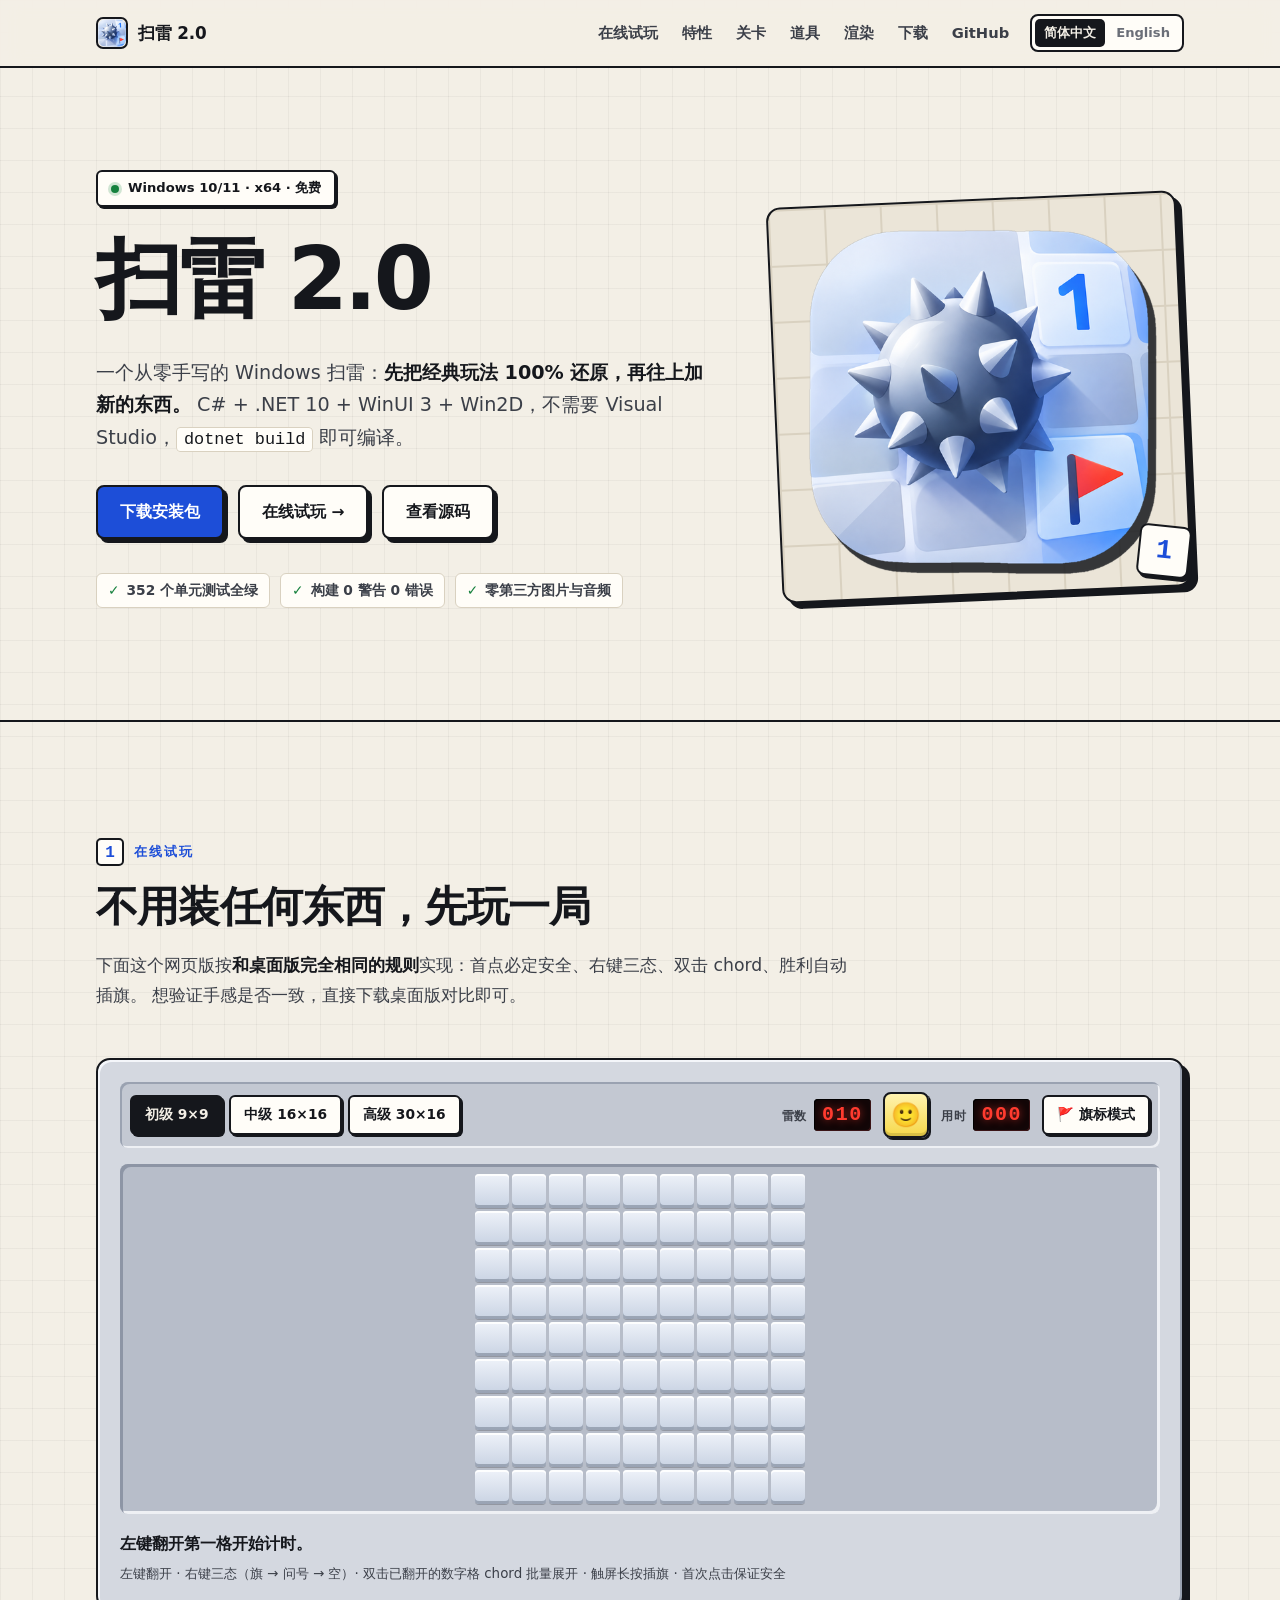
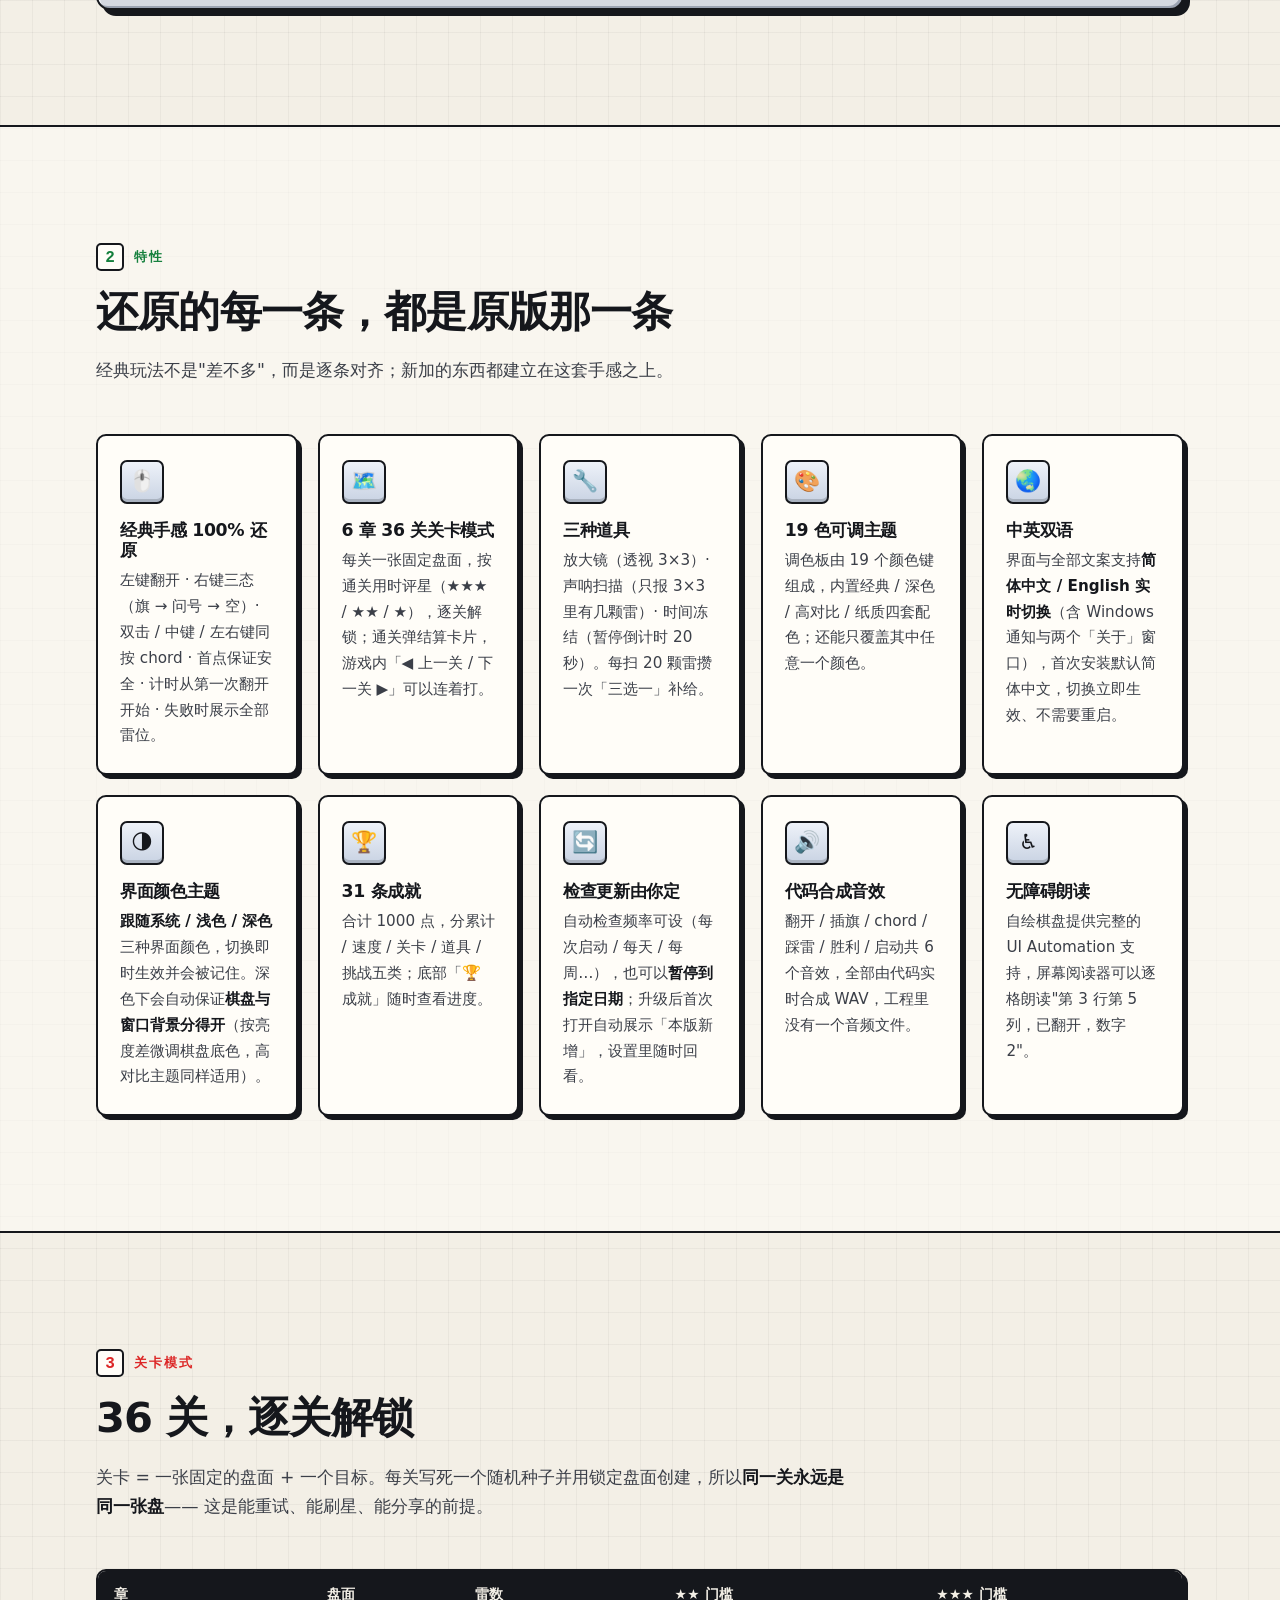
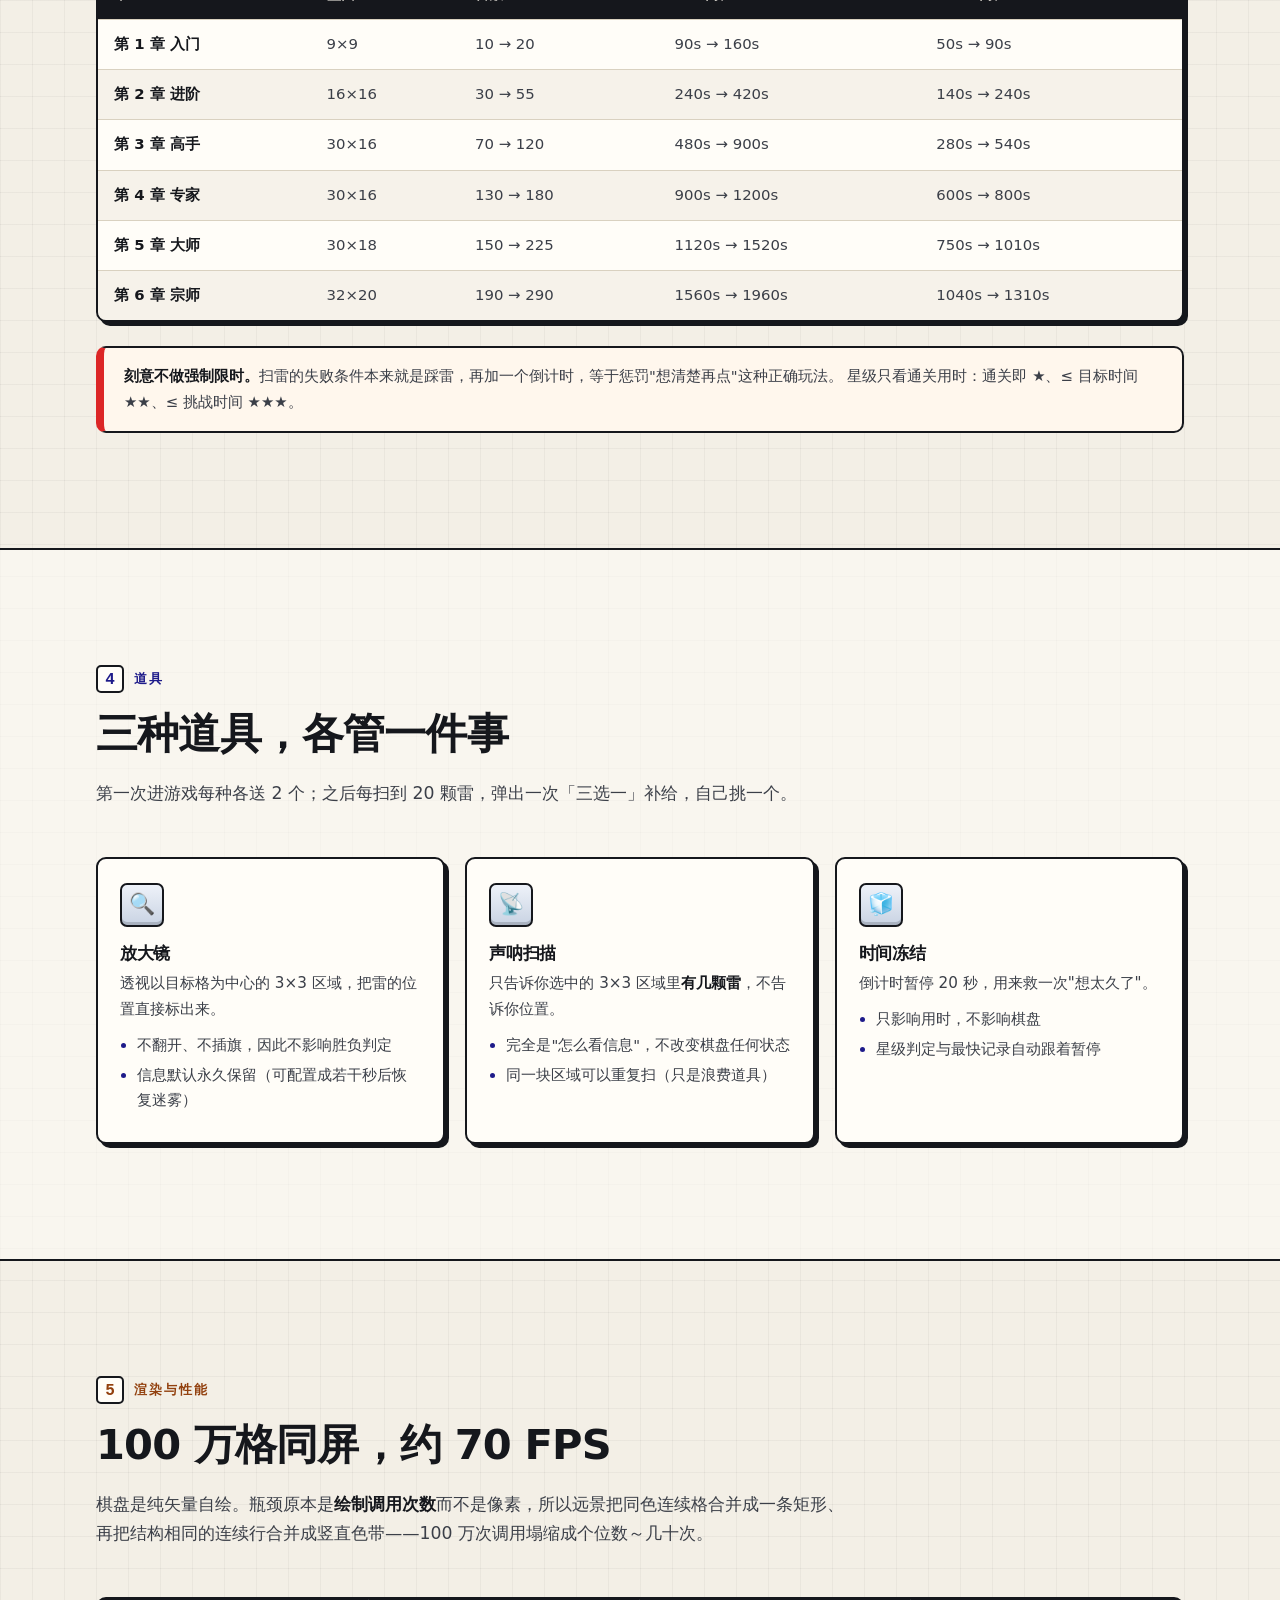
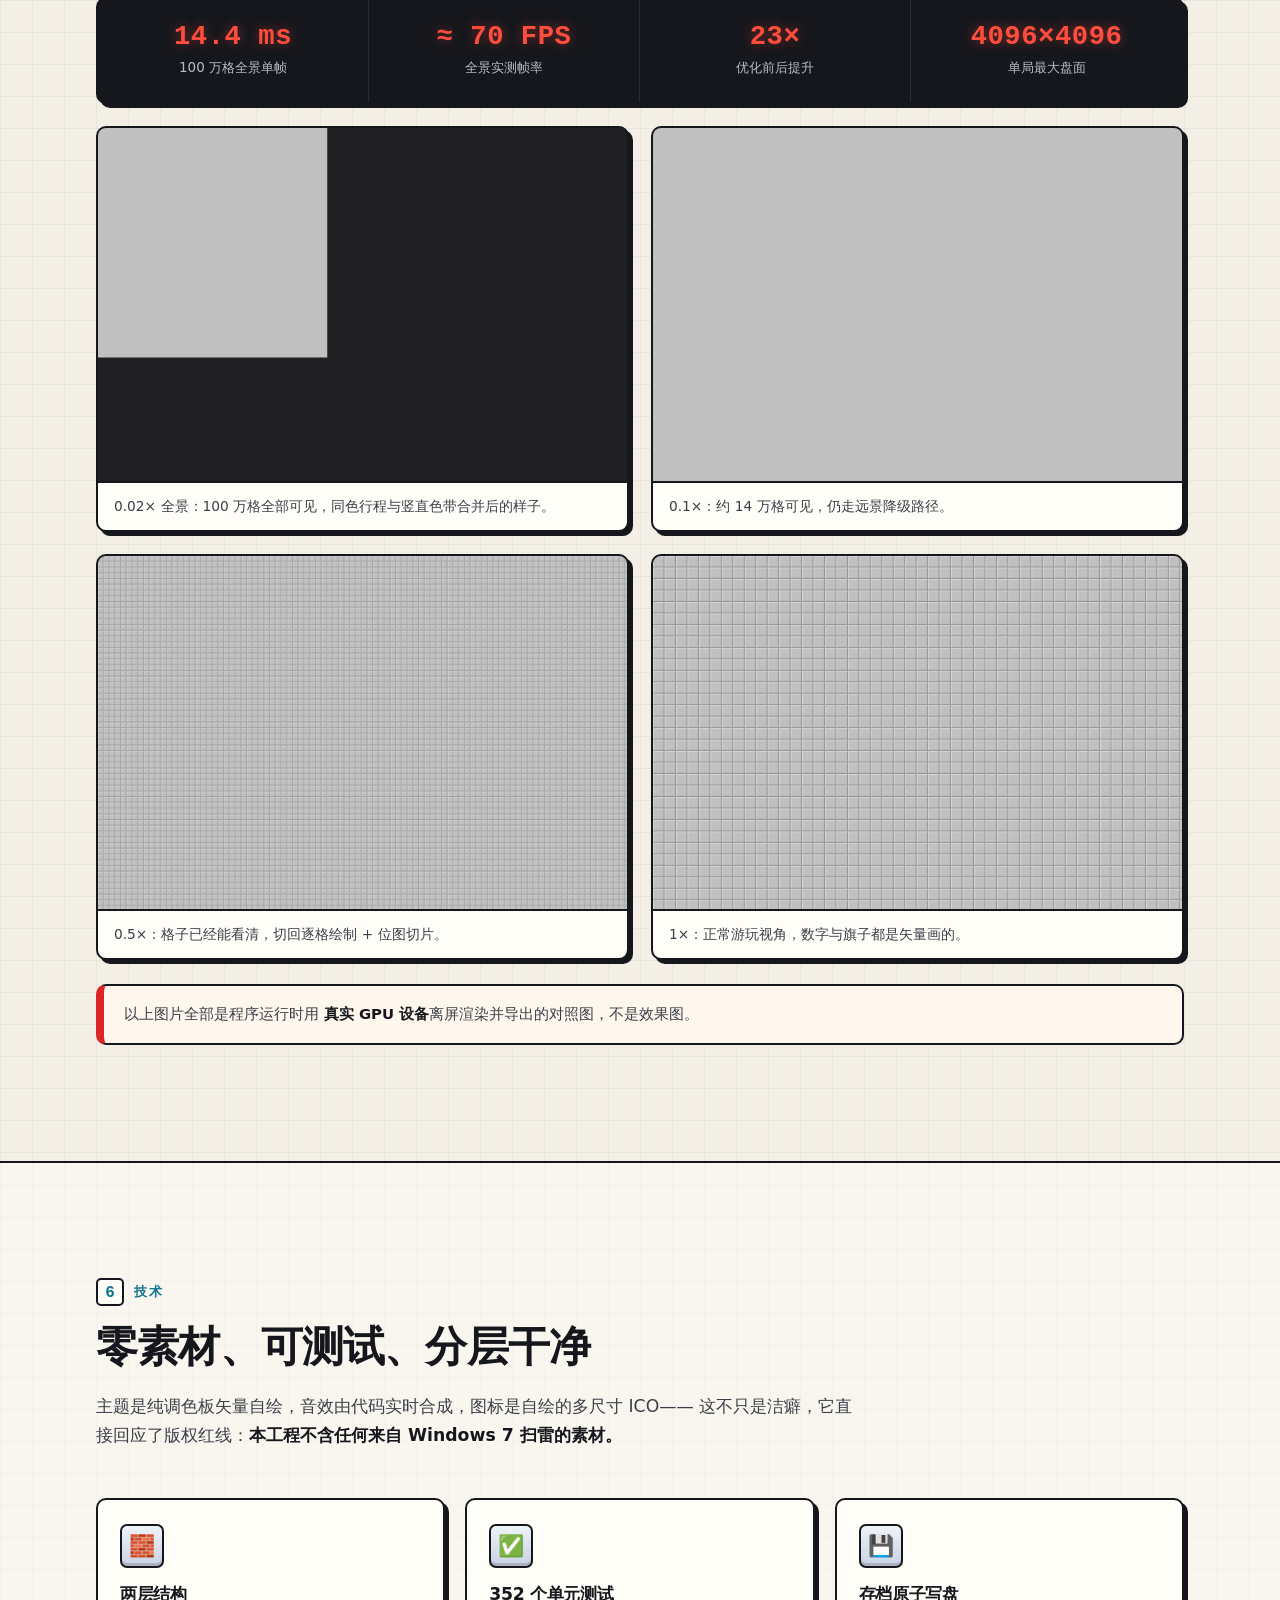
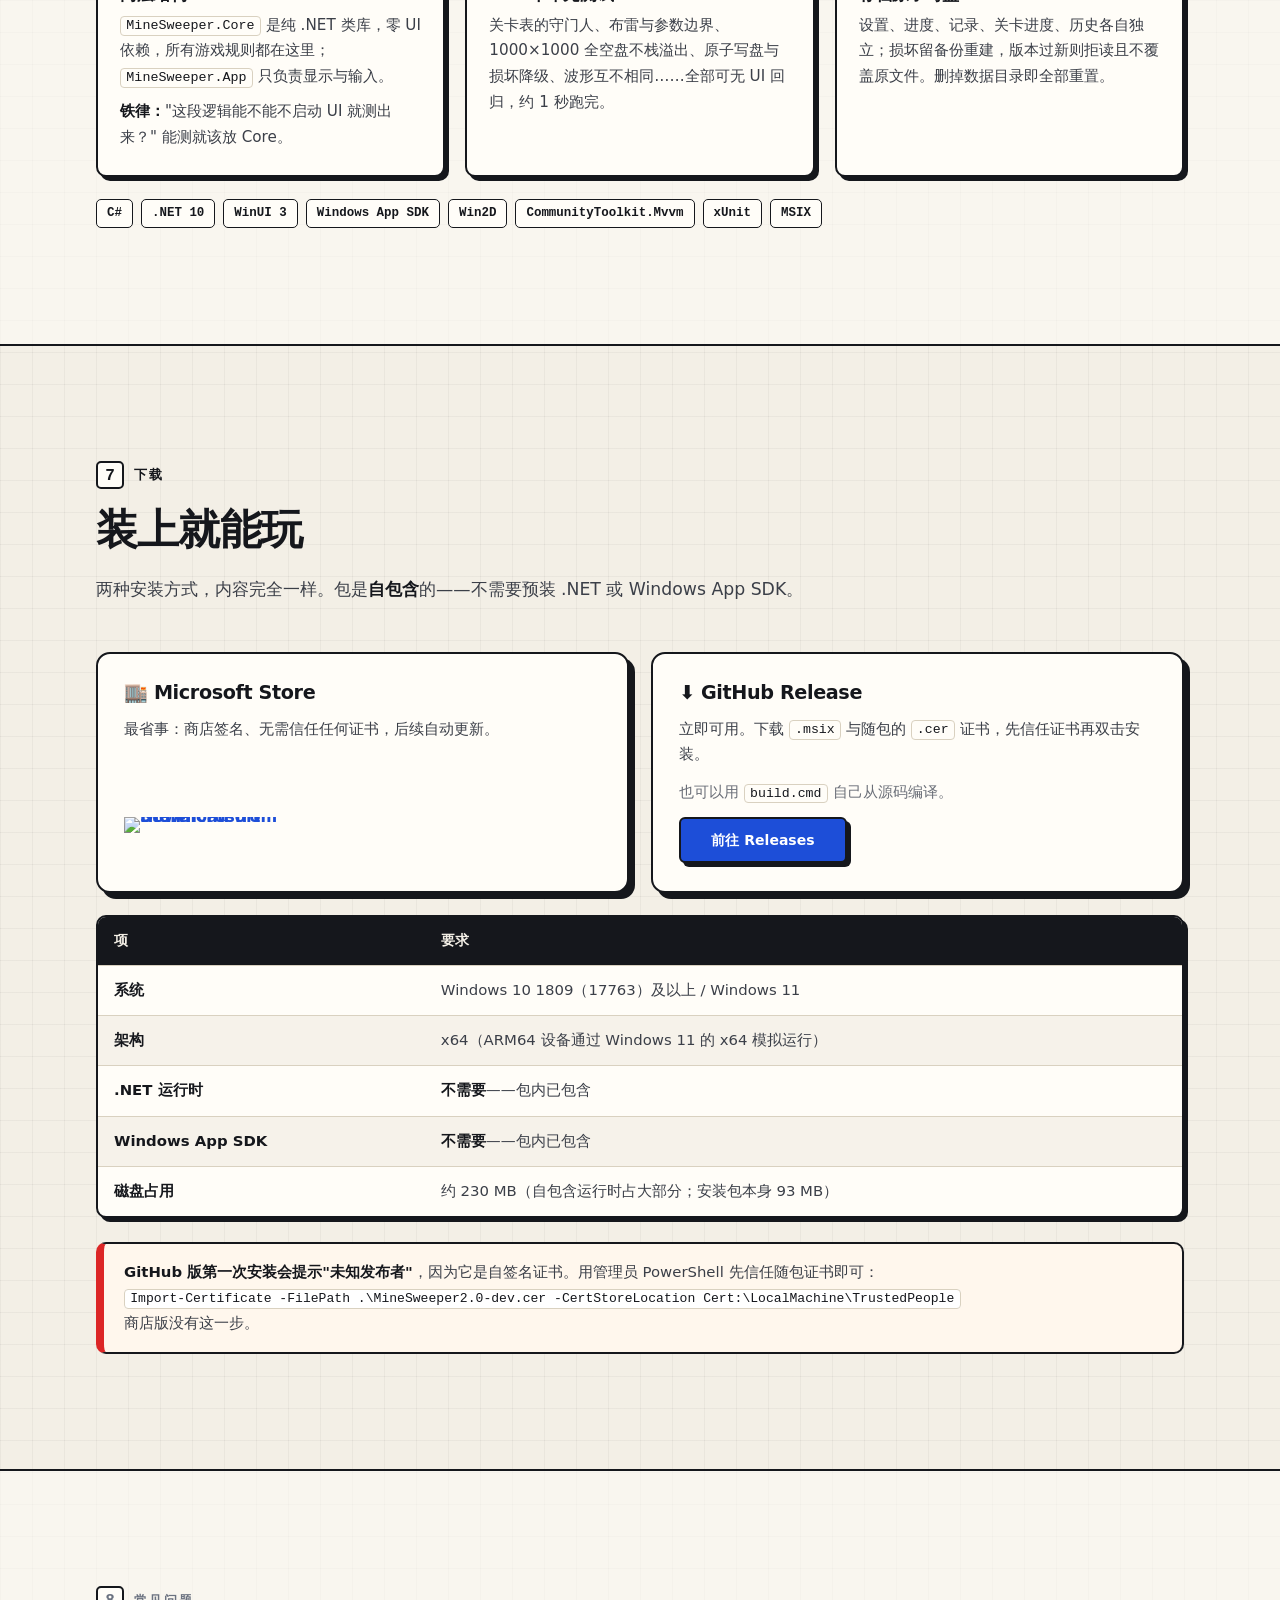
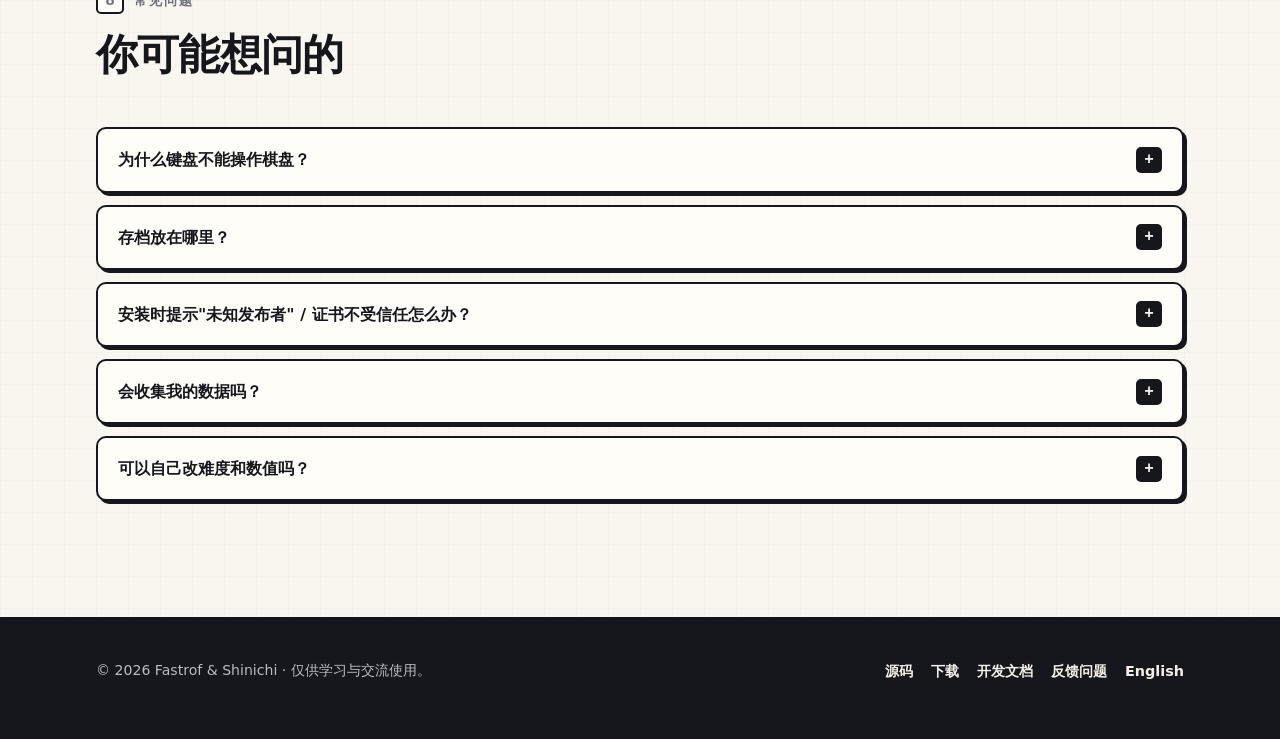
==== commit df635f27: "Add files via upload" ====
--- a/docs/index.html
+++ b/docs/index.html
@@ -5,8 +5,8 @@
 <meta name="viewport" content="width=device-width, initial-scale=1">
 <title>扫雷 2.0 / MineSweeper 2.0 —— 从零手写的 Windows 扫雷</title>
 <meta name="description" content="扫雷 2.0 是一个从零手写的 Windows 扫雷：经典玩法 100% 还原，另有 6 章 36 关关卡模式、三种道具、19 色可调主题与代码合成音效。零第三方素材，完全离线，不收集任何数据。">
-<meta name="theme-color" content="#070d18">
-<meta name="color-scheme" content="dark">
+<meta name="theme-color" content="#f3efe6">
+<meta name="color-scheme" content="light">
 
 <!-- 社交分享 -->
 <meta property="og:type" content="website">
@@ -70,7 +70,7 @@
         </div>
 
         <ul class="hero-stats">
-          <li>329 个单元测试全绿</li>
+          <li>352 个单元测试全绿</li>
           <li>构建 0 警告 0 错误</li>
           <li>零第三方图片与音频</li>
         </ul>
@@ -339,7 +339,7 @@
         </article>
         <article class="card reveal">
           <div class="ico" aria-hidden="true">✅</div>
-          <h3>329 个单元测试</h3>
+          <h3>352 个单元测试</h3>
           <p>关卡表的守门人、布雷与参数边界、1000×1000 全空盘不栈溢出、原子写盘与损坏降级、波形互不相同……全部可无 UI 回归，约 1 秒跑完。</p>
         </article>
         <article class="card reveal">
--- a/docs/assets/css/style.css
+++ b/docs/assets/css/style.css
@@ -1,38 +1,49 @@
 /* ==========================================================================
-   扫雷 2.0 / MineSweeper 2.0 —— 项目主页样式表
+   扫雷 2.0 / MineSweeper 2.0 —— 项目主页样式表（v1.4 重做）
    · 零依赖、无外部字体、无 CDN，可直接放在 GitHub Pages 子路径下
-   · 配色取自程序图标本身（深蓝底 + 浅蓝高光，磁贴底色 #D1DCF1）
+   · 视觉语言直接取自扫雷本身：纸色底 + 格线、凸起的方块按钮、
+     经典八色数字做强调色、黑底红字的 LED 计数器
+   · 类名与旧版完全一致，index.html / en.html / minesweeper.js 无需改结构
    ========================================================================== */
 
 /* ------------------------------------------------------------------ 1. 变量 */
 :root {
-  color-scheme: dark;
-
-  --bg: #070d18;
-  --bg-soft: #0b1322;
-  --card: #0f1a2e;
-  --card-hi: #142338;
-  --line: #1e3050;
-  --line-hi: #2b446e;
-
-  --text: #e9effb;
-  --text-dim: #a7b8d4;
-  --text-mute: #7c8fae;
-
-  --accent: #4c8dff;
-  --accent-soft: #8fb6ff;
-  --brand-tile: #d1dcf1;
-  --win: #35d07f;
-  --lose: #ff5a5a;
-
-  --radius-s: 10px;
-  --radius: 16px;
-  --radius-l: 24px;
-  --shadow: 0 18px 40px -18px rgba(0, 0, 0, .75);
-  --ring: 0 0 0 3px rgba(76, 141, 255, .45);
-
-  --maxw: 1140px;
-  --pad: clamp(16px, 4vw, 32px);
+  color-scheme: light;
+
+  --paper: #f3efe6;
+  --paper-2: #ebe5d8;
+  --panel: #fffdf8;
+  --ink: #15171c;
+  --ink-2: #3b3f48;
+  --ink-3: #6b6f78;
+  --rule: #d9d1c0;
+  --grid: rgba(21, 23, 28, .045);
+
+  /* 经典八色数字 */
+  --n1: #1d4ed8;
+  --n2: #15803d;
+  --n3: #dc2626;
+  --n4: #1e1b8a;
+  --n5: #92400e;
+  --n6: #0e7490;
+
+  --tile: #c9d3e3;
+  --tile-hi: #eef2f9;
+  --tile-lo: #8a98b0;
+
+  --accent: var(--n1);
+  --win: var(--n2);
+  --lose: var(--n3);
+
+  --radius-s: 6px;
+  --radius: 10px;
+  --radius-l: 14px;
+  --hard: 4px 4px 0 var(--ink);
+  --hard-lg: 6px 6px 0 var(--ink);
+  --ring: 0 0 0 3px rgba(29, 78, 216, .4);
+
+  --maxw: 1160px;
+  --pad: clamp(18px, 4vw, 36px);
   --mono: ui-monospace, "Cascadia Mono", "SFMono-Regular", Consolas, "Liberation Mono", monospace;
   --sans: system-ui, -apple-system, "Segoe UI", "Microsoft YaHei UI", "Microsoft YaHei", "PingFang SC", "Hiragino Sans GB", sans-serif;
 }
@@ -47,224 +58,321 @@
   font-family: var(--sans);
   font-size: 16px;
   line-height: 1.7;
-  color: var(--text);
-  background:
-    radial-gradient(1200px 600px at 80% -180px, rgba(76, 141, 255, .22), transparent 60%),
-    radial-gradient(900px 500px at -10% 10%, rgba(143, 182, 255, .10), transparent 55%),
-    var(--bg);
+  color: var(--ink);
+  background-color: var(--paper);
+  /* 整页铺一层很淡的棋盘格线 */
+  background-image:
+    linear-gradient(var(--grid) 1px, transparent 1px),
+    linear-gradient(90deg, var(--grid) 1px, transparent 1px);
+  background-size: 32px 32px;
   -webkit-font-smoothing: antialiased;
   text-rendering: optimizeLegibility;
 }
 
 img { max-width: 100%; height: auto; display: block; }
 
-a { color: var(--accent-soft); text-decoration: none; }
-a:hover { text-decoration: underline; }
-
-:focus-visible { outline: none; box-shadow: var(--ring); border-radius: 8px; }
-
-h1, h2, h3 { line-height: 1.25; margin: 0 0 .5em; letter-spacing: -.01em; }
-h1 { font-size: clamp(2.1rem, 5.5vw, 3.4rem); font-weight: 800; }
-h2 { font-size: clamp(1.5rem, 3.4vw, 2.15rem); font-weight: 750; }
-h3 { font-size: 1.09rem; font-weight: 700; }
-p { margin: 0 0 1em; color: var(--text-dim); }
-
-code, kbd, pre { font-family: var(--mono); font-size: .9em; }
+a { color: var(--accent); text-decoration: none; font-weight: 600; }
+a:hover { text-decoration: underline; text-underline-offset: 3px; }
+
+:focus-visible { outline: none; box-shadow: var(--ring); border-radius: 6px; }
+
+h1, h2, h3 { line-height: 1.18; margin: 0 0 .5em; letter-spacing: -.02em; color: var(--ink); }
+h1 { font-size: clamp(2.8rem, 8vw, 5.4rem); font-weight: 900; letter-spacing: -.04em; }
+h2 { font-size: clamp(1.7rem, 3.8vw, 2.6rem); font-weight: 850; }
+h3 { font-size: 1.08rem; font-weight: 800; }
+p { margin: 0 0 1em; color: var(--ink-2); }
+strong, b { color: var(--ink); }
+
+code, kbd, pre { font-family: var(--mono); font-size: .88em; }
 code {
-  background: rgba(76, 141, 255, .13);
-  border: 1px solid rgba(76, 141, 255, .22);
-  padding: .12em .42em;
-  border-radius: 6px;
-  color: #cfe0ff;
+  background: var(--panel);
+  border: 1px solid var(--rule);
+  padding: .1em .4em;
+  border-radius: 4px;
+  color: var(--ink);
+  word-break: break-word;
 }
 kbd {
-  background: #16243c; border: 1px solid var(--line-hi);
-  border-bottom-width: 2px; border-radius: 6px; padding: .1em .45em; color: var(--text);
-}
-
-hr { border: 0; border-top: 1px solid var(--line); margin: 3rem 0; }
+  background: var(--tile-hi); border: 1px solid var(--tile-lo);
+  border-bottom-width: 3px; border-radius: 5px; padding: .05em .45em; color: var(--ink);
+}
+
+hr { border: 0; border-top: 2px solid var(--ink); margin: 3rem 0; }
+
+.sr-only {
+  position: absolute; width: 1px; height: 1px; padding: 0; margin: -1px;
+  overflow: hidden; clip: rect(0 0 0 0); white-space: nowrap; border: 0;
+}
 
 /* ------------------------------------------------------- 3. 布局与容器 */
 .container { width: 100%; max-width: var(--maxw); margin-inline: auto; padding-inline: var(--pad); }
 
-.section { padding: clamp(56px, 8vw, 104px) 0; }
+.section { padding: clamp(64px, 9vw, 120px) 0; position: relative; }
 .section--tight { padding-top: 0; }
-.section + .section { border-top: 1px solid rgba(30, 48, 80, .55); }
-
-.section-head { max-width: 720px; margin-bottom: clamp(28px, 4vw, 44px); }
+.section + .section { border-top: 2px solid var(--ink); }
+
+.section-head { max-width: 760px; margin-bottom: clamp(30px, 4vw, 48px); }
 .section-head--center { margin-inline: auto; text-align: center; }
 
+/* 小标题：像一枚翻开的数字格，颜色按区块轮换经典数字色 */
 .eyebrow {
-  display: inline-block; margin: 0 0 .7rem;
-  font-size: .78rem; font-weight: 700; letter-spacing: .14em; text-transform: uppercase;
-  color: var(--accent-soft);
-}
-.lead { font-size: 1.06rem; color: var(--text-dim); }
+  display: inline-flex; align-items: center; gap: 10px; margin: 0 0 1rem;
+  font-size: .8rem; font-weight: 800; letter-spacing: .16em; text-transform: uppercase;
+  color: var(--eyebrow, var(--n1));
+}
+.eyebrow::before {
+  content: counter(sec);
+  counter-increment: sec;
+  display: grid; place-items: center; width: 28px; height: 28px;
+  font-family: var(--mono); font-size: 1rem; letter-spacing: 0; font-weight: 900;
+  color: var(--eyebrow, var(--n1));
+  background: var(--panel);
+  border: 2px solid var(--ink); border-radius: 5px;
+}
+main { counter-reset: sec; }
+main > .section:nth-of-type(8n + 2) { --eyebrow: var(--n1); }
+main > .section:nth-of-type(8n + 3) { --eyebrow: var(--n2); }
+main > .section:nth-of-type(8n + 4) { --eyebrow: var(--n3); }
+main > .section:nth-of-type(8n + 5) { --eyebrow: var(--n4); }
+main > .section:nth-of-type(8n + 6) { --eyebrow: var(--n5); }
+main > .section:nth-of-type(8n + 7) { --eyebrow: var(--n6); }
+main > .section:nth-of-type(8n + 8) { --eyebrow: var(--ink); }
+main > .section:nth-of-type(8n + 9) { --eyebrow: #6b7280; }
+
+.lead { font-size: 1.08rem; color: var(--ink-2); }
+
+/* 交替的区块底色，让长页有节奏 */
+main > .section:nth-of-type(odd) { background: rgba(255, 253, 248, .55); }
 
 /* ------------------------------------------------------------- 4. 顶栏 */
 .site-header {
   position: sticky; top: 0; z-index: 40;
-  backdrop-filter: saturate(160%) blur(12px);
-  background: rgba(7, 13, 24, .78);
-  border-bottom: 1px solid var(--line);
-}
-.site-header .container { display: flex; align-items: center; gap: 18px; height: 68px; }
-
-.brand { display: flex; align-items: center; gap: 10px; font-weight: 750; color: var(--text); }
+  background: rgba(243, 239, 230, .9);
+  backdrop-filter: saturate(140%) blur(10px);
+  border-bottom: 2px solid var(--ink);
+}
+.site-header .container { display: flex; align-items: center; gap: 18px; height: 66px; }
+
+.brand { display: flex; align-items: center; gap: 10px; font-weight: 900; font-size: 1.05rem; color: var(--ink); letter-spacing: -.01em; }
 .brand:hover { text-decoration: none; }
-.brand img { width: 30px; height: 30px; border-radius: 8px; }
+.brand img { width: 32px; height: 32px; border-radius: 7px; border: 2px solid var(--ink); }
 .brand span { white-space: nowrap; }
 
-.nav { margin-left: auto; display: flex; align-items: center; gap: 4px; }
+.nav { margin-left: auto; display: flex; align-items: center; gap: 2px; }
 .nav a {
-  padding: 8px 12px; border-radius: 9px; color: var(--text-dim);
-  font-size: .93rem; font-weight: 600;
-}
-.nav a:hover { background: var(--card-hi); color: var(--text); text-decoration: none; }
+  padding: 7px 11px; border-radius: 6px; color: var(--ink-2);
+  font-size: .92rem; font-weight: 700;
+}
+.nav a:hover { background: var(--ink); color: var(--paper); text-decoration: none; }
 
 .lang {
-  display: flex; align-items: center; gap: 2px; padding: 3px;
-  border: 1px solid var(--line); border-radius: 10px; background: rgba(15, 26, 46, .7);
+  display: flex; align-items: center; gap: 2px; padding: 3px; margin-left: 8px;
+  border: 2px solid var(--ink); border-radius: 8px; background: var(--panel);
 }
 .lang a, .lang span {
-  padding: 5px 10px; border-radius: 7px; font-size: .84rem; font-weight: 700; color: var(--text-mute);
-}
-.lang a:hover { text-decoration: none; color: var(--text); }
-.lang .is-current { background: var(--accent); color: #fff; }
+  padding: 3px 9px; border-radius: 5px; font-size: .82rem; font-weight: 800; color: var(--ink-3);
+}
+.lang a:hover { text-decoration: none; color: var(--ink); background: var(--paper-2); }
+.lang .is-current { background: var(--ink); color: var(--paper); }
 
 .nav-toggle {
   display: none; margin-left: auto;
-  background: var(--card-hi); border: 1px solid var(--line); color: var(--text);
-  border-radius: 10px; padding: 8px 12px; font-size: 1rem; cursor: pointer;
+  background: var(--panel); border: 2px solid var(--ink); color: var(--ink);
+  border-radius: 8px; padding: 6px 12px; font-size: 1rem; font-weight: 800; cursor: pointer;
+  box-shadow: 2px 2px 0 var(--ink);
 }
 
 /* ------------------------------------------------------------- 5. 按钮 */
+/* 按钮 = 一枚凸起的方块：硬阴影，按下去会"陷进去" */
 .btn {
   display: inline-flex; align-items: center; justify-content: center; gap: .5em;
-  padding: 13px 22px; border-radius: 12px; border: 1px solid transparent;
-  font: inherit; font-weight: 700; font-size: .97rem; cursor: pointer;
-  transition: transform .16s ease, box-shadow .16s ease, background .16s ease, border-color .16s ease;
-}
-.btn:hover { text-decoration: none; transform: translateY(-2px); }
-.btn:active { transform: translateY(0); }
-
-.btn--primary { background: linear-gradient(180deg, #5b97ff, #3f7bf0); color: #fff; box-shadow: 0 12px 24px -12px rgba(76, 141, 255, .9); }
-.btn--primary:hover { box-shadow: 0 18px 30px -14px rgba(76, 141, 255, 1); }
-
-.btn--ghost { background: rgba(20, 35, 56, .6); border-color: var(--line-hi); color: var(--text); }
-.btn--ghost:hover { background: var(--card-hi); border-color: var(--accent); }
-
-.btn--soon { opacity: .6; cursor: not-allowed; }
-.btn--soon:hover { transform: none; }
-
-.btn-row { display: flex; flex-wrap: wrap; gap: 12px; margin-top: 26px; }
+  padding: 12px 22px; border-radius: 8px; border: 2px solid var(--ink);
+  font: inherit; font-weight: 800; font-size: .97rem; cursor: pointer;
+  color: var(--ink); background: var(--panel);
+  box-shadow: var(--hard);
+  transition: transform .1s ease, box-shadow .1s ease, background .15s ease;
+}
+.btn:hover { text-decoration: none; transform: translate(-1px, -1px); box-shadow: 5px 5px 0 var(--ink); }
+.btn:active { transform: translate(4px, 4px); box-shadow: 0 0 0 var(--ink); }
+
+.btn--primary { background: var(--n1); color: #fff; }
+.btn--primary:hover { background: #1e40af; }
+
+.btn--ghost { background: var(--panel); color: var(--ink); }
+.btn--ghost:hover { background: var(--tile-hi); }
+
+.btn--soon { opacity: .55; cursor: not-allowed; }
+.btn--soon:hover { transform: none; box-shadow: var(--hard); }
+
+.btn-row { display: flex; flex-wrap: wrap; gap: 14px; margin-top: 30px; }
 
 /* ------------------------------------------------------------- 6. 首屏 */
-.hero { padding: clamp(44px, 7vw, 88px) 0 clamp(40px, 6vw, 72px); }
+.hero { padding: clamp(48px, 8vw, 104px) 0 clamp(56px, 8vw, 96px); border-bottom: 2px solid var(--ink); position: relative; overflow: hidden; }
 .hero .container {
-  display: grid; grid-template-columns: minmax(0, 1.15fr) minmax(0, .85fr);
-  gap: clamp(28px, 5vw, 64px); align-items: center;
+  display: grid; grid-template-columns: minmax(0, 1.2fr) minmax(0, .8fr);
+  gap: clamp(28px, 5vw, 72px); align-items: center;
 }
 .hero-tag {
-  display: inline-flex; align-items: center; gap: 8px; margin-bottom: 20px;
-  padding: 6px 14px; border-radius: 999px; font-size: .82rem; font-weight: 700;
-  color: var(--accent-soft); background: rgba(76, 141, 255, .1); border: 1px solid rgba(76, 141, 255, .3);
-}
-.hero-tag .dot { width: 7px; height: 7px; border-radius: 50%; background: var(--win); }
-.hero p.lead { font-size: clamp(1rem, 2.2vw, 1.16rem); max-width: 34em; }
-.hero-art { position: relative; display: grid; place-items: center; }
+  display: inline-flex; align-items: center; gap: 9px; margin-bottom: 22px;
+  padding: 5px 13px; border-radius: 6px; font-size: .82rem; font-weight: 800;
+  color: var(--ink); background: var(--panel); border: 2px solid var(--ink);
+  box-shadow: 2px 2px 0 var(--ink);
+}
+.hero-tag .dot { width: 8px; height: 8px; border-radius: 50%; background: var(--win); box-shadow: 0 0 0 3px rgba(21, 128, 61, .2); }
+.hero h1 { margin-bottom: .3em; }
+.hero p.lead { font-size: clamp(1.02rem, 2.2vw, 1.2rem); max-width: 34em; }
+
+/* 首屏右侧：图标放在一块"棋盘"上，四周点缀几枚数字格 */
+.hero-art { position: relative; display: grid; place-items: center; padding: 28px; }
+.hero-art::before {
+  content: ""; position: absolute; inset: 0;
+  background:
+    linear-gradient(var(--rule) 2px, transparent 2px) 0 0 / 56px 56px,
+    linear-gradient(90deg, var(--rule) 2px, transparent 2px) 0 0 / 56px 56px,
+    var(--paper-2);
+  border: 2px solid var(--ink); border-radius: var(--radius-l);
+  box-shadow: var(--hard-lg);
+  transform: rotate(-2.5deg);
+}
 .hero-art img {
-  width: min(100%, 380px); border-radius: 28%;
-  filter: drop-shadow(0 30px 50px rgba(0, 0, 0, .55));
+  position: relative;
+  width: min(100%, 340px); border-radius: 26%;
+  filter: drop-shadow(8px 10px 0 rgba(21, 23, 28, .85));
   animation: float 7s ease-in-out infinite;
 }
 .hero-art::after {
-  content: ""; position: absolute; inset: 12% 6% -6% 6%; z-index: -1;
-  background: radial-gradient(closest-side, rgba(76, 141, 255, .35), transparent 70%);
-  filter: blur(24px);
-}
-@keyframes float { 0%, 100% { transform: translateY(-8px); } 50% { transform: translateY(8px); } }
-
-.hero-stats { display: flex; flex-wrap: wrap; gap: 10px 22px; margin-top: 30px; padding: 0; list-style: none; }
-.hero-stats li { color: var(--text-mute); font-size: .9rem; display: flex; align-items: center; gap: 7px; }
-.hero-stats li::before { content: "✓"; color: var(--win); font-weight: 800; }
+  content: "1"; position: absolute; right: -6px; bottom: 18px;
+  width: 52px; height: 52px; display: grid; place-items: center;
+  font: 900 1.7rem/1 var(--mono); color: var(--n1);
+  background: var(--panel); border: 2px solid var(--ink); border-radius: 8px;
+  box-shadow: 3px 3px 0 var(--ink); transform: rotate(6deg);
+}
+@keyframes float { 0%, 100% { transform: translateY(-6px) rotate(-1deg); } 50% { transform: translateY(6px) rotate(1deg); } }
+
+.hero-stats { display: flex; flex-wrap: wrap; gap: 10px; margin-top: 34px; padding: 0; list-style: none; }
+.hero-stats li {
+  color: var(--ink-2); font-size: .86rem; font-weight: 700;
+  display: flex; align-items: center; gap: 7px;
+  padding: 5px 11px; border: 1.5px solid var(--rule); border-radius: 6px; background: var(--panel);
+}
+.hero-stats li::before { content: "✓"; color: var(--win); font-weight: 900; }
 
 /* --------------------------------------------------------- 7. 卡片网格 */
-.cards { display: grid; gap: 18px; grid-template-columns: repeat(auto-fit, minmax(255px, 1fr)); }
+.cards { display: grid; gap: 20px; grid-template-columns: repeat(auto-fit, minmax(250px, 1fr)); }
 .card {
-  padding: 24px 22px; background: linear-gradient(180deg, var(--card), var(--bg-soft));
-  border: 1px solid var(--line); border-radius: var(--radius);
-  transition: border-color .18s ease, transform .18s ease, box-shadow .18s ease;
-}
-.card:hover { border-color: var(--line-hi); transform: translateY(-3px); box-shadow: var(--shadow); }
+  padding: 24px 22px; background: var(--panel);
+  border: 2px solid var(--ink); border-radius: var(--radius);
+  box-shadow: var(--hard);
+  transition: transform .14s ease, box-shadow .14s ease;
+}
+.card:hover { transform: translate(-2px, -2px); box-shadow: 6px 6px 0 var(--ink); }
 .card h3 { margin-bottom: .45em; }
 .card p { margin: 0; font-size: .95rem; }
 .card .ico {
-  display: grid; place-items: center; width: 42px; height: 42px; margin-bottom: 14px;
-  font-size: 21px; border-radius: 12px;
-  background: rgba(76, 141, 255, .12); border: 1px solid rgba(76, 141, 255, .26);
-}
-.card ul { margin: .6em 0 0; padding-left: 1.15em; color: var(--text-dim); font-size: .93rem; }
-.card li { margin-bottom: .28em; }
+  display: grid; place-items: center; width: 44px; height: 44px; margin-bottom: 16px;
+  font-size: 21px; border-radius: 7px;
+  background: linear-gradient(180deg, var(--tile-hi), var(--tile));
+  border: 2px solid var(--ink);
+  box-shadow: inset 0 -3px 0 rgba(21, 23, 28, .18);
+}
+.card ul { margin: .7em 0 0; padding-left: 1.15em; color: var(--ink-2); font-size: .93rem; }
+.card li { margin-bottom: .3em; }
+.card li::marker { color: var(--eyebrow, var(--n1)); }
+
+/* 特性区 10 张卡：宽屏排成 5 × 2，不留孤卡 */
+#features .cards { grid-template-columns: repeat(auto-fit, minmax(196px, 1fr)); }
 
 /* ----------------------------------------------------------- 8. 数据条 */
 .stat-band {
-  display: grid; gap: 1px; margin: 0; padding: 0; list-style: none;
-  grid-template-columns: repeat(auto-fit, minmax(160px, 1fr));
-  background: var(--line); border: 1px solid var(--line); border-radius: var(--radius); overflow: hidden;
-}
-.stat-band li { background: var(--bg-soft); padding: 20px 18px; text-align: center; }
-.stat-band b { display: block; font-size: 1.55rem; font-weight: 800; color: var(--text); letter-spacing: -.02em; }
-.stat-band span { display: block; margin-top: 2px; font-size: .84rem; color: var(--text-mute); }
+  display: grid; gap: 0; margin: 0; padding: 0; list-style: none;
+  grid-template-columns: repeat(auto-fit, minmax(170px, 1fr));
+  border: 2px solid var(--ink); border-radius: var(--radius); overflow: hidden;
+  background: var(--ink); box-shadow: var(--hard);
+}
+.stat-band li { padding: 22px 18px; text-align: center; border-right: 1px solid #2a2d34; }
+.stat-band li:last-child { border-right: 0; }
+/* 黑底红字，致敬原版的 LED 计数器 */
+.stat-band b {
+  display: block; font: 900 1.7rem/1.2 var(--mono); color: #ff4d3d; letter-spacing: .02em;
+  text-shadow: 0 0 12px rgba(255, 77, 61, .45);
+}
+.stat-band span { display: block; margin-top: 4px; font-size: .84rem; color: #b9bcc4; }
 
 /* ------------------------------------------------------------- 9. 表格 */
-.table-wrap { overflow-x: auto; border: 1px solid var(--line); border-radius: var(--radius); }
+.table-wrap { overflow-x: auto; border: 2px solid var(--ink); border-radius: var(--radius); background: var(--panel); box-shadow: var(--hard); }
 table { width: 100%; border-collapse: collapse; font-size: .93rem; min-width: 520px; }
-th, td { padding: 11px 15px; text-align: left; border-bottom: 1px solid var(--line); }
-th { background: var(--card); color: var(--text); font-weight: 700; white-space: nowrap; }
+th, td { padding: 12px 16px; text-align: left; border-bottom: 1px solid var(--rule); }
+th { background: var(--ink); color: var(--paper); font-weight: 800; white-space: nowrap; font-size: .86rem; letter-spacing: .02em; }
 tbody tr:last-child td { border-bottom: 0; }
-tbody tr:hover td { background: rgba(76, 141, 255, .06); }
-td:first-child { color: var(--text); font-weight: 600; }
+tbody tr:nth-child(even) td { background: rgba(235, 229, 216, .45); }
+tbody tr:hover td { background: var(--tile-hi); }
+td:first-child { color: var(--ink); font-weight: 800; }
+td { color: var(--ink-2); font-variant-numeric: tabular-nums; }
 
 /* ------------------------------------------------------------- 10. 图片 */
-.figure { margin: 0; border: 1px solid var(--line); border-radius: var(--radius); overflow: hidden; background: var(--card); }
+.figure { margin: 0; border: 2px solid var(--ink); border-radius: var(--radius); overflow: hidden; background: var(--ink); box-shadow: var(--hard); }
 .figure img { width: 100%; display: block; }
-.figure figcaption { padding: 12px 16px; font-size: .87rem; color: var(--text-mute); border-top: 1px solid var(--line); }
-.gallery { display: grid; gap: 16px; grid-template-columns: repeat(auto-fit, minmax(280px, 1fr)); }
+.figure figcaption { padding: 12px 16px; font-size: .86rem; color: var(--ink-2); background: var(--panel); border-top: 2px solid var(--ink); }
+.gallery { display: grid; gap: 22px; grid-template-columns: repeat(2, minmax(0, 1fr)); }
+@media (max-width: 720px) { .gallery { grid-template-columns: 1fr; } }
 
 /* --------------------------------------------------------- 11. 试玩区 */
+/* 一台"桌面版扫雷窗口"：浅灰机身 + 内凹计数面板 */
 .game {
   padding: clamp(14px, 2.5vw, 22px);
-  background: linear-gradient(180deg, var(--card), var(--bg-soft));
-  border: 1px solid var(--line); border-radius: var(--radius-l); box-shadow: var(--shadow);
-}
-.game-bar { display: flex; flex-wrap: wrap; align-items: center; gap: 12px; margin-bottom: 16px; }
-.game-counters { display: flex; align-items: center; gap: 12px; margin-left: auto; }
+  background: #d4d8e0;
+  border: 2px solid var(--ink); border-radius: var(--radius-l);
+  box-shadow: var(--hard-lg), inset 2px 2px 0 #f4f6fa, inset -2px -2px 0 #9aa2b1;
+}
+.game-bar {
+  display: flex; flex-wrap: wrap; align-items: center; gap: 12px; margin-bottom: 16px;
+  padding: 10px; border-radius: 8px;
+  background: #c3c8d2;
+  box-shadow: inset 2px 2px 0 #9aa2b1, inset -2px -2px 0 #eef0f4;
+}
+.game-diff { display: flex; flex-wrap: wrap; gap: 6px; }
+.game-counters { display: flex; flex-wrap: wrap; align-items: center; gap: 10px 12px; margin-left: auto; }
 
 .chip {
-  font: inherit; font-size: .88rem; font-weight: 700; cursor: pointer;
-  padding: 8px 14px; border-radius: 999px; color: var(--text-dim);
-  background: rgba(20, 35, 56, .75); border: 1px solid var(--line);
-  transition: background .15s ease, color .15s ease, border-color .15s ease;
-}
-.chip:hover { color: var(--text); border-color: var(--line-hi); }
-.chip.is-active { background: var(--accent); border-color: var(--accent); color: #fff; }
-.chip.is-on { background: rgba(53, 208, 127, .18); border-color: var(--win); color: #b7f0d1; }
-
-.counter { display: flex; align-items: baseline; gap: 7px; font-size: .84rem; color: var(--text-mute); }
-.counter b { font-family: var(--mono); font-size: 1.06rem; color: var(--text); letter-spacing: .04em; }
+  font: inherit; font-size: .86rem; font-weight: 800; cursor: pointer;
+  padding: 6px 13px; border-radius: 6px; color: var(--ink);
+  background: var(--panel); border: 2px solid var(--ink);
+  box-shadow: 2px 2px 0 var(--ink);
+  transition: transform .08s ease, box-shadow .08s ease, background .12s ease;
+}
+.chip:hover { background: var(--tile-hi); }
+.chip:active { transform: translate(2px, 2px); box-shadow: none; }
+.chip.is-active { background: var(--ink); color: var(--paper); }
+.chip.is-on { background: var(--n3); border-color: var(--ink); color: #fff; }
+
+/* LED 计数器 */
+.counter { display: flex; align-items: center; gap: 7px; font-size: .78rem; font-weight: 800; color: var(--ink-2); text-transform: uppercase; letter-spacing: .06em; }
+.counter b {
+  font: 900 1.25rem/1 var(--mono); letter-spacing: .08em;
+  color: #ff3b2f; background: #120607;
+  padding: 6px 8px; border-radius: 4px;
+  box-shadow: inset 1px 1px 0 #000, inset -1px -1px 0 #3a1416;
+  text-shadow: 0 0 8px rgba(255, 59, 47, .6);
+  min-width: 3.4ch; text-align: center;
+}
 
 .smiley {
-  width: 44px; height: 44px; font-size: 22px; line-height: 1;
+  width: 46px; height: 46px; font-size: 24px; line-height: 1;
   display: grid; place-items: center; cursor: pointer;
-  background: var(--brand-tile); border: 1px solid #a9bdd8; border-radius: 12px;
-  box-shadow: inset 0 -2px 0 rgba(0, 0, 0, .12);
-}
-.smiley:hover { filter: brightness(1.05); }
-
-.board-wrap { overflow: auto; padding: 4px; }
+  background: linear-gradient(180deg, #fff3b0, #f6d84a);
+  border: 2px solid var(--ink); border-radius: 8px;
+  box-shadow: 2px 2px 0 var(--ink), inset 0 -3px 0 rgba(0, 0, 0, .12);
+}
+.smiley:hover { filter: brightness(1.04); }
+.smiley:active { transform: translate(2px, 2px); box-shadow: inset 0 2px 0 rgba(0, 0, 0, .15); }
+
+.board-wrap {
+  overflow: auto; padding: 10px; border-radius: 8px;
+  background: #b7bdc9;
+  box-shadow: inset 3px 3px 0 #8d95a5, inset -3px -3px 0 #eef0f4;
+}
 .board {
-  --cell: 30px; --gap: 3px;
+  --cell: 30px; --gap: 2px;
   display: grid; gap: var(--gap);
   grid-template-columns: repeat(var(--cols), var(--cell));
   width: max-content; margin-inline: auto;
@@ -273,92 +381,113 @@
 .cell {
   width: var(--cell); height: var(--cell);
   display: grid; place-items: center;
-  font-size: calc(var(--cell) * .56); font-weight: 800; line-height: 1;
-  border-radius: calc(var(--cell) * .18);
-  /* 未翻开：明显更深的蓝灰 + 强倒角，读起来是"凸起的方块" */
-  background: linear-gradient(180deg, #cbd7ec 0%, #9db1d3 100%);
+  font: 900 calc(var(--cell) * .58)/1 var(--mono);
+  border-radius: 4px;
+  /* 未翻开：凸起的方块 */
+  background: linear-gradient(180deg, #eef2f9 0%, #c9d3e3 100%);
   box-shadow:
-    inset 0 -2px 0 rgba(10, 25, 50, .26),
-    inset 0 2px 0 rgba(255, 255, 255, .82),
-    0 1px 1px rgba(0, 0, 0, .16);
-  cursor: pointer; color: #14243d;
-}
-.cell:hover:not(.revealed) { filter: brightness(1.08); }
-.cell:active:not(.revealed) { filter: brightness(.94); }
-/* 已翻开：接近纸白 + 只留一圈细边，读起来是"挖开、压平" —— 与未翻开拉开明显的明度差 */
+    inset 0 -3px 0 rgba(30, 41, 59, .28),
+    inset 0 2px 0 rgba(255, 255, 255, .9),
+    0 1px 0 rgba(0, 0, 0, .2);
+  cursor: pointer; color: var(--ink);
+}
+.cell:hover:not(.revealed) { filter: brightness(1.06); }
+.cell:active:not(.revealed) { filter: brightness(.92); }
+/* 已翻开：压平的纸色 */
 .cell.revealed {
-  background: #f6f9fe; cursor: default;
-  box-shadow:
-    inset 0 0 0 1px rgba(20, 40, 80, .14),
-    inset 0 2px 3px rgba(20, 40, 80, .07);
+  background: #f8f6f0; cursor: default;
+  box-shadow: inset 0 0 0 1px rgba(21, 23, 28, .14);
 }
 .cell.revealed:hover { filter: none; }
-.cell.mine { background: #e6ecf7; }
-.cell.boom { background: #ff6b6b; }
-.cell.wrong { background: #ffd9d9; }
-.cell.q { color: #d99b00; }
-.cell.flag { color: #d61f1f; }
+.cell.mine { background: #e7e3d8; }
+.cell.boom { background: #ef4444; }
+.cell.wrong { background: #fecaca; }
+.cell.q { color: #b45309; }
+.cell.flag { color: #dc2626; }
 .cell:focus-visible { box-shadow: var(--ring); }
 
 /* 经典八色数字 */
-.n1 { color: #1247d6; } .n2 { color: #14771f; } .n3 { color: #cf2020; } .n4 { color: #101a7a; }
-.n5 { color: #8a4a08; } .n6 { color: #0d7b7b; } .n7 { color: #12161f; } .n8 { color: #6a7280; }
-
-.game-msg { min-height: 1.6em; margin: 14px 0 0; font-weight: 700; font-size: .97rem; }
+.n1 { color: var(--n1); } .n2 { color: var(--n2); } .n3 { color: var(--n3); } .n4 { color: var(--n4); }
+.n5 { color: var(--n5); } .n6 { color: var(--n6); } .n7 { color: #111; } .n8 { color: #6b7280; }
+
+.game-msg { min-height: 1.6em; margin: 16px 0 0; font-weight: 800; font-size: 1rem; color: var(--ink); }
 .game-msg.is-win { color: var(--win); }
 .game-msg.is-lose { color: var(--lose); }
-.game-tip { margin: 6px 0 0; font-size: .84rem; color: var(--text-mute); }
+.game-tip { margin: 6px 0 0; font-size: .84rem; color: var(--ink-2); }
 
 /* ------------------------------------------------------------- 12. FAQ */
-.faq { display: grid; gap: 10px; }
+.faq { display: grid; gap: 12px; }
 .faq details {
-  background: var(--card); border: 1px solid var(--line); border-radius: var(--radius);
-  padding: 4px 18px; transition: border-color .18s ease;
-}
-.faq details[open] { border-color: var(--line-hi); }
+  background: var(--panel); border: 2px solid var(--ink); border-radius: var(--radius);
+  padding: 2px 20px; box-shadow: 3px 3px 0 var(--ink);
+}
+.faq details[open] { box-shadow: var(--hard); }
 .faq summary {
-  cursor: pointer; padding: 14px 0; font-weight: 700; color: var(--text);
-  list-style: none; display: flex; align-items: center; gap: 10px;
+  cursor: pointer; padding: 15px 0; font-weight: 800; color: var(--ink);
+  list-style: none; display: flex; align-items: center; gap: 12px;
 }
 .faq summary::-webkit-details-marker { display: none; }
-.faq summary::after { content: "+"; margin-left: auto; color: var(--accent-soft); font-size: 1.25rem; }
-.faq details[open] summary::after { content: "–"; }
-.faq p { margin: 0 0 16px; font-size: .94rem; }
+.faq summary::after {
+  content: "+"; margin-left: auto; flex: none;
+  width: 26px; height: 26px; display: grid; place-items: center;
+  font: 900 1rem/1 var(--mono); color: var(--paper); background: var(--ink); border-radius: 5px;
+}
+.faq details[open] summary::after { content: "–"; background: var(--n3); }
+.faq p { margin: 0 0 18px; font-size: .95rem; }
 
 /* -------------------------------------------------------- 13. 下载区 */
-.dl-grid { display: grid; gap: 18px; grid-template-columns: repeat(auto-fit, minmax(280px, 1fr)); }
+.dl-grid { display: grid; gap: 22px; grid-template-columns: repeat(auto-fit, minmax(280px, 1fr)); }
 .dl-card {
-  display: flex; flex-direction: column; gap: 10px;
-  padding: 26px 24px; border: 1px solid var(--line); border-radius: var(--radius);
-  background: linear-gradient(180deg, var(--card), var(--bg-soft));
-}
-.dl-card h3 { display: flex; align-items: center; gap: 10px; margin: 0; }
-.dl-card p { margin: 0; font-size: .93rem; }
-.dl-card .btn { margin-top: auto; }
-.dl-note { font-size: .84rem; color: var(--text-mute); }
-
-.badge-row { display: flex; flex-wrap: wrap; gap: 8px; margin-top: 18px; }
+  display: flex; flex-direction: column; gap: 12px;
+  padding: 28px 26px; border: 2px solid var(--ink); border-radius: var(--radius-l);
+  background: var(--panel); box-shadow: var(--hard-lg);
+}
+.dl-card h3 { display: flex; align-items: center; gap: 10px; margin: 0; font-size: 1.2rem; }
+.dl-card p { margin: 0; font-size: .94rem; }
+.dl-card > :last-child { margin-top: auto; }
+.dl-note { font-size: .84rem; color: var(--ink-3); }
+
+.badge-row { display: flex; flex-wrap: wrap; gap: 8px; margin-top: 22px; }
 .badge {
-  font-size: .8rem; font-weight: 600; padding: 5px 11px; border-radius: 999px;
-  color: var(--text-dim); background: rgba(20, 35, 56, .7); border: 1px solid var(--line);
+  font: 700 .78rem/1.4 var(--mono); padding: 5px 10px; border-radius: 5px;
+  color: var(--ink); background: var(--panel); border: 1.5px solid var(--ink);
 }
 
 .callout {
-  margin-top: 22px; padding: 16px 18px; font-size: .92rem;
-  border-left: 3px solid var(--accent); border-radius: 0 var(--radius-s) var(--radius-s) 0;
-  background: rgba(76, 141, 255, .07); color: var(--text-dim);
-}
-.callout strong { color: var(--text); }
+  margin-top: 24px; padding: 16px 20px; font-size: .93rem;
+  border: 2px solid var(--ink); border-left: 8px solid var(--n3); border-radius: var(--radius);
+  background: #fff7ed; color: var(--ink-2);
+}
+.callout strong { color: var(--ink); }
+.callout code { background: #fff; }
+
+/* 商店徽章与 GitHub 按钮同尺寸、同位置 */
+.dl-store-badge { margin: 0 0 20px; }
+.dl-store-badge img { display: block; }
+.store-badge { display: inline-block; line-height: 0; border-radius: 6px; align-self: flex-start; }
+.store-badge img { display: block; height: 46px; width: auto; }
+.store-badge:hover img, .store-badge:focus-visible img { filter: brightness(1.1); }
+
+.dl-card .dl-badge-btn {
+  display: inline-flex; align-items: center; justify-content: center;
+  width: 168px; height: 46px; padding: 0;
+  border-radius: 6px; font-size: 14px; line-height: 1;
+  align-self: flex-start;
+}
 
 /* --------------------------------------------------------- 14. 页脚 */
-.site-footer { border-top: 1px solid var(--line); padding: 40px 0 56px; background: var(--bg-soft); }
+.site-footer { border-top: 2px solid var(--ink); padding: 40px 0 56px; background: var(--ink); color: var(--paper); }
 .site-footer .container { display: flex; flex-wrap: wrap; gap: 18px; align-items: center; justify-content: space-between; }
-.site-footer p { margin: 0; font-size: .88rem; color: var(--text-mute); }
-.site-footer nav { display: flex; flex-wrap: wrap; gap: 16px; font-size: .88rem; }
+.site-footer p { margin: 0; font-size: .88rem; color: #b9bcc4; }
+.site-footer nav { display: flex; flex-wrap: wrap; gap: 18px; font-size: .9rem; }
+.site-footer a { color: var(--paper); }
+.site-footer a:hover { color: #ffd84a; }
 
 /* ------------------------------------------------------- 15. 滚动动效 */
-.reveal { opacity: 0; transform: translateY(18px); transition: opacity .55s ease, transform .55s ease; }
+.reveal { opacity: 0; transform: translateY(16px); transition: opacity .5s ease, transform .5s ease; }
 .reveal.is-visible { opacity: 1; transform: none; }
+/* 卡片自带 hover 位移，避免与淡入的 transform 冲突 */
+.card.reveal.is-visible:hover { transform: translate(-2px, -2px); }
 
 @media (prefers-reduced-motion: reduce) {
   html { scroll-behavior: auto; }
@@ -367,75 +496,31 @@
 }
 
 /* --------------------------------------------------------- 16. 响应式 */
+@media (max-width: 960px) {
+  .nav a { padding: 7px 8px; font-size: .88rem; }
+}
+
 @media (max-width: 900px) {
   .hero .container { grid-template-columns: 1fr; }
-  .hero-art { order: -1; }
-  .hero-art img { width: min(58%, 260px); }
+  .hero-art { order: -1; width: min(100%, 260px); margin-inline: auto; padding: 18px; }
+  .hero-art img { width: 100%; }
+  .hero-art::after { width: 40px; height: 40px; font-size: 1.3rem; }
   .game-counters { margin-left: 0; width: 100%; justify-content: space-between; }
 }
 
 @media (max-width: 720px) {
   .nav-toggle { display: block; }
   .nav {
-    position: absolute; top: 68px; left: 0; right: 0; margin: 0;
+    position: absolute; top: 66px; left: 0; right: 0; margin: 0;
     flex-direction: column; align-items: stretch; gap: 2px; padding: 12px var(--pad) 18px;
-    background: var(--bg-soft); border-bottom: 1px solid var(--line);
+    background: var(--paper); border-bottom: 2px solid var(--ink);
     display: none;
   }
   .nav.is-open { display: flex; }
   .nav a { padding: 11px 12px; }
-  .lang { align-self: flex-start; margin-top: 6px; }
+  .lang { align-self: flex-start; margin: 6px 0 0; }
   .site-header .container { position: relative; }
-}
-
-/* 上架后的商店徽章（下载区） */
-.dl-store-badge {
-  margin: 0 0 20px;
-}
-
-.dl-store-badge img {
-  display: block;
-}
-
-/* 商店徽章按钮：文字按钮的统一替代品（点击直达商店） */
-.store-badge {
-  display: inline-block;
-  line-height: 0;
-  border-radius: 6px;
-}
-
-.store-badge img {
-  display: block;
-  height: 44px;
-  width: auto;
-}
-
-.store-badge:hover img,
-.store-badge:focus-visible img {
-  filter: brightness(1.08);
-}
-
-/* 下载卡片：两种安装方式的操作入口对齐（商店徽章与 GitHub 按钮同尺寸、同位置） */
-.dl-card {
-  display: flex;
-  flex-direction: column;
-}
-
-/* 卡片里最后一个元素贴底：两栏高度一致时，徽章与按钮自然对齐 */
-.dl-card > :last-child {
-  margin-top: auto;
-}
-
-.dl-card .dl-badge-btn {
-  display: inline-flex;
-  align-items: center;
-  justify-content: center;
-  width: 161px;
-  height: 44px;
-  padding: 0;
-  box-sizing: border-box;
-  border-radius: 6px;
-  font-size: 14px;
-  line-height: 1;
-  align-self: flex-start;
-}
+  .btn { flex: 1 1 auto; }
+  .stat-band li { border-right: 0; border-bottom: 1px solid #2a2d34; }
+
+}
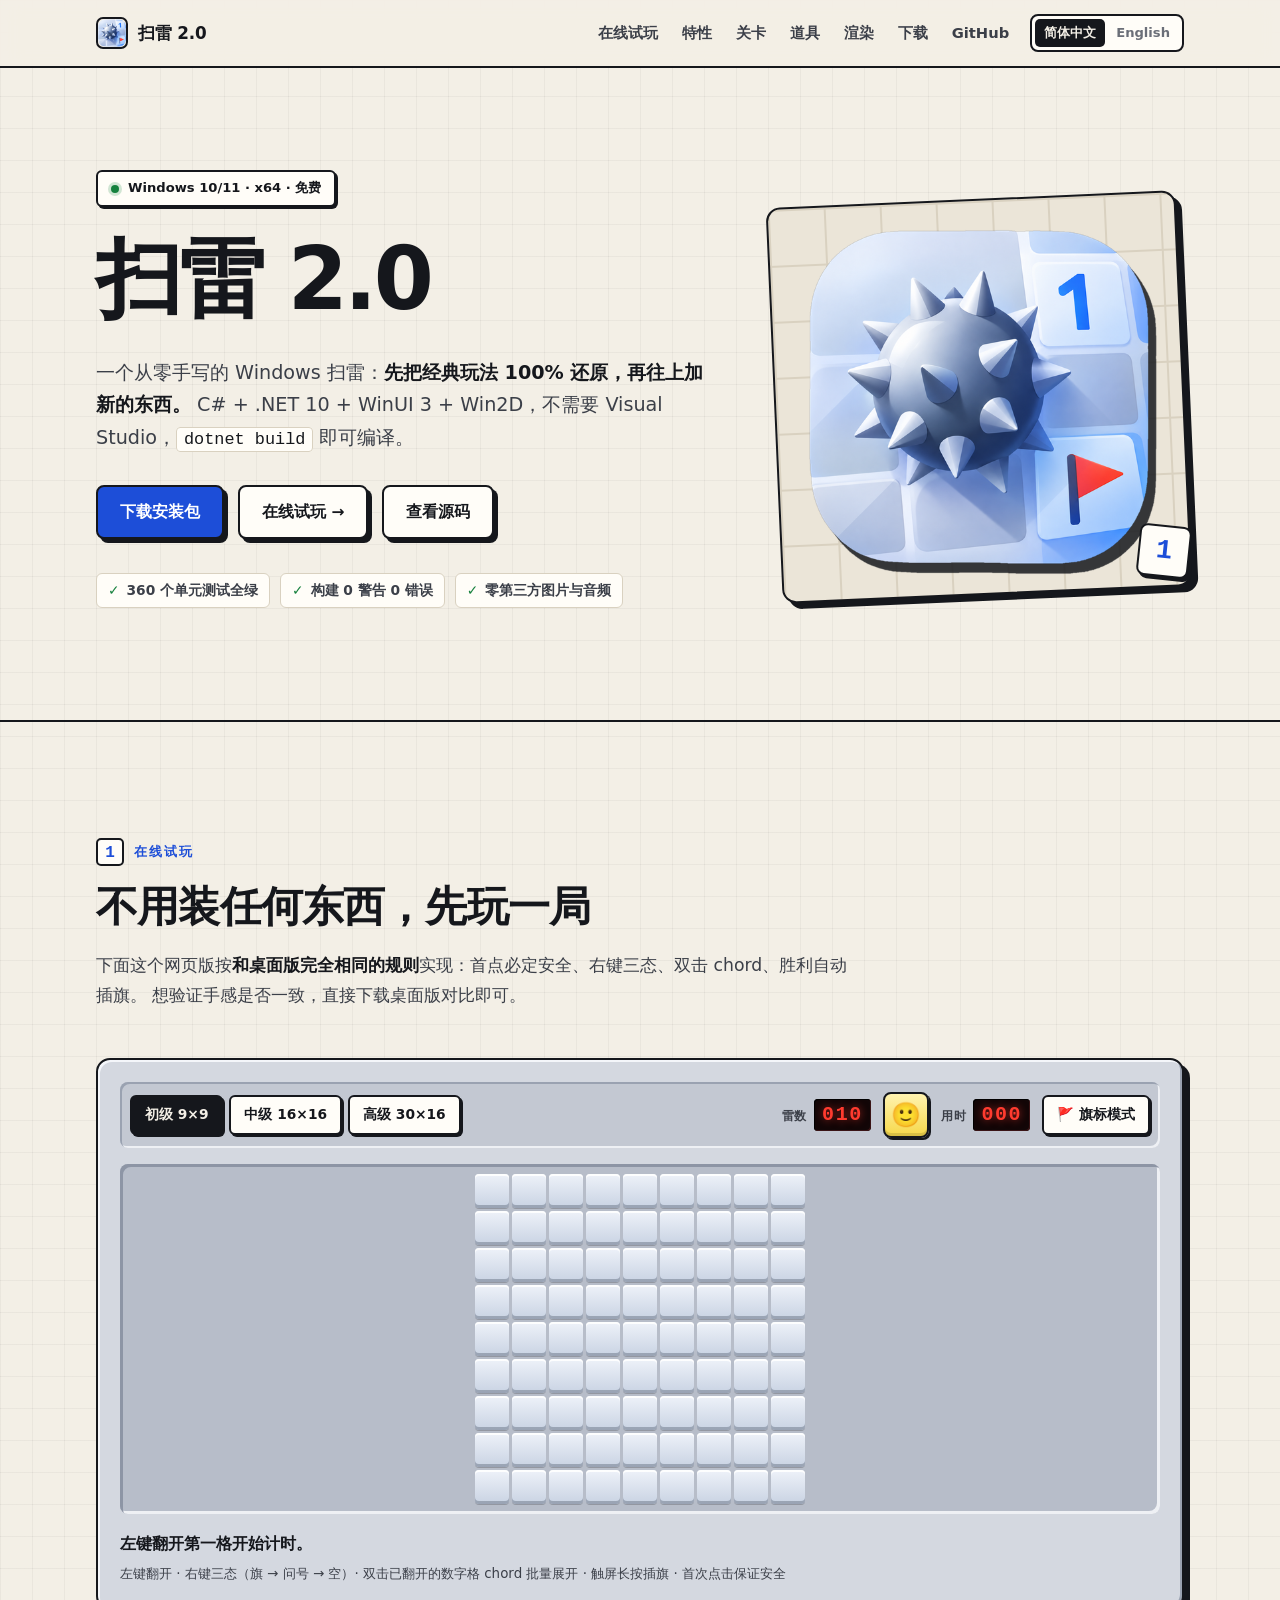
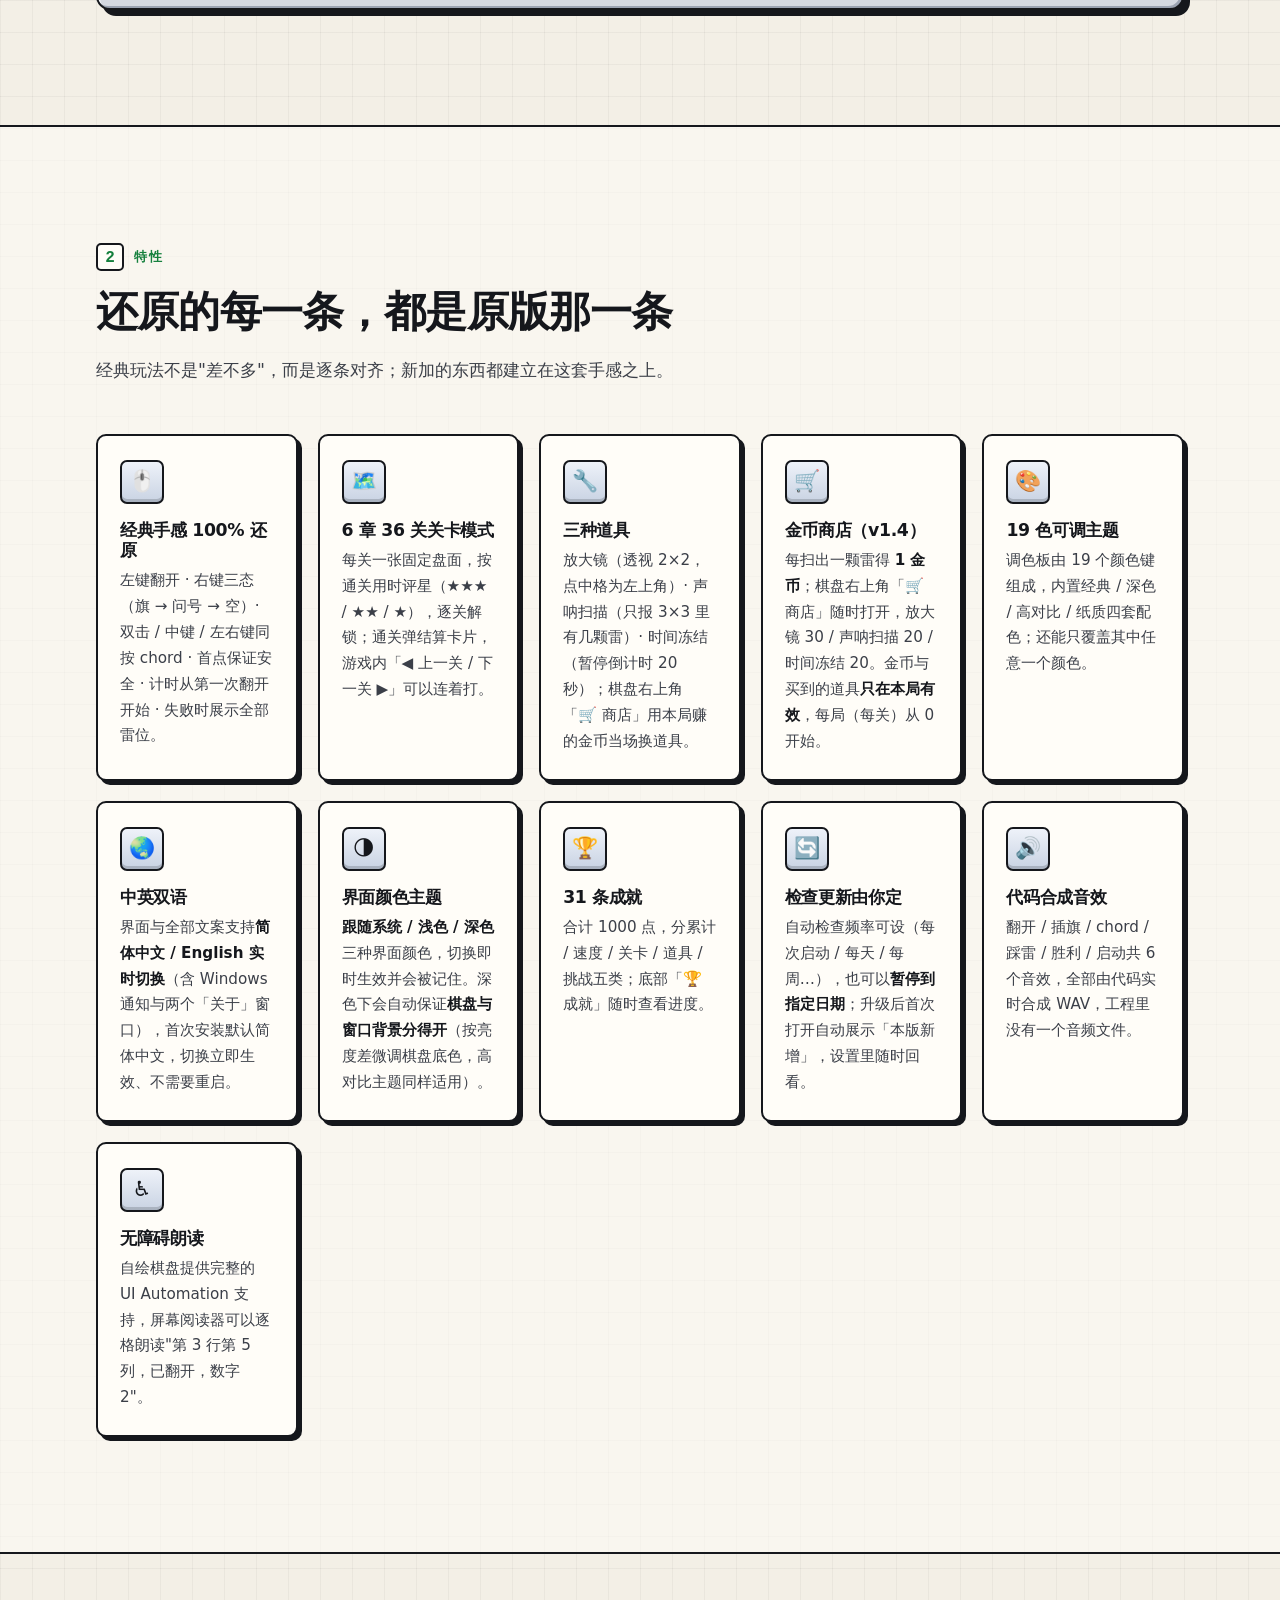
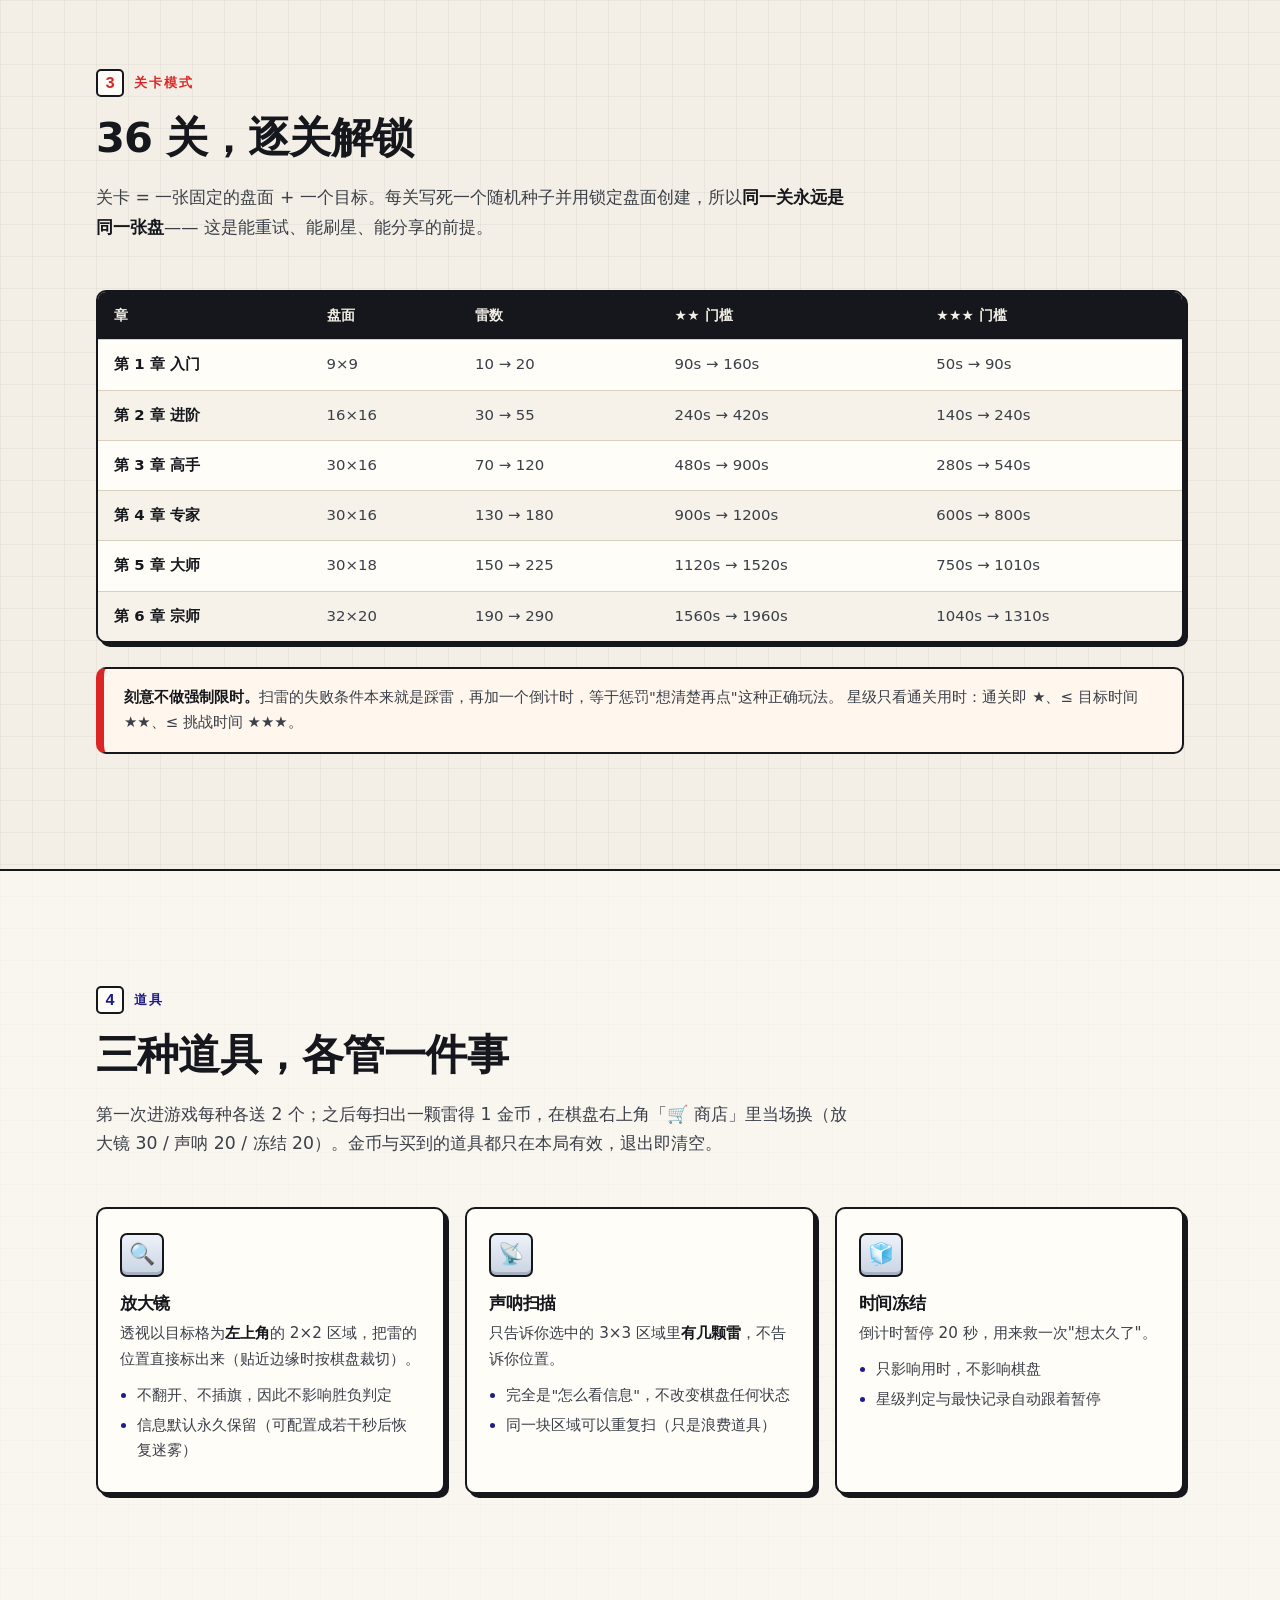
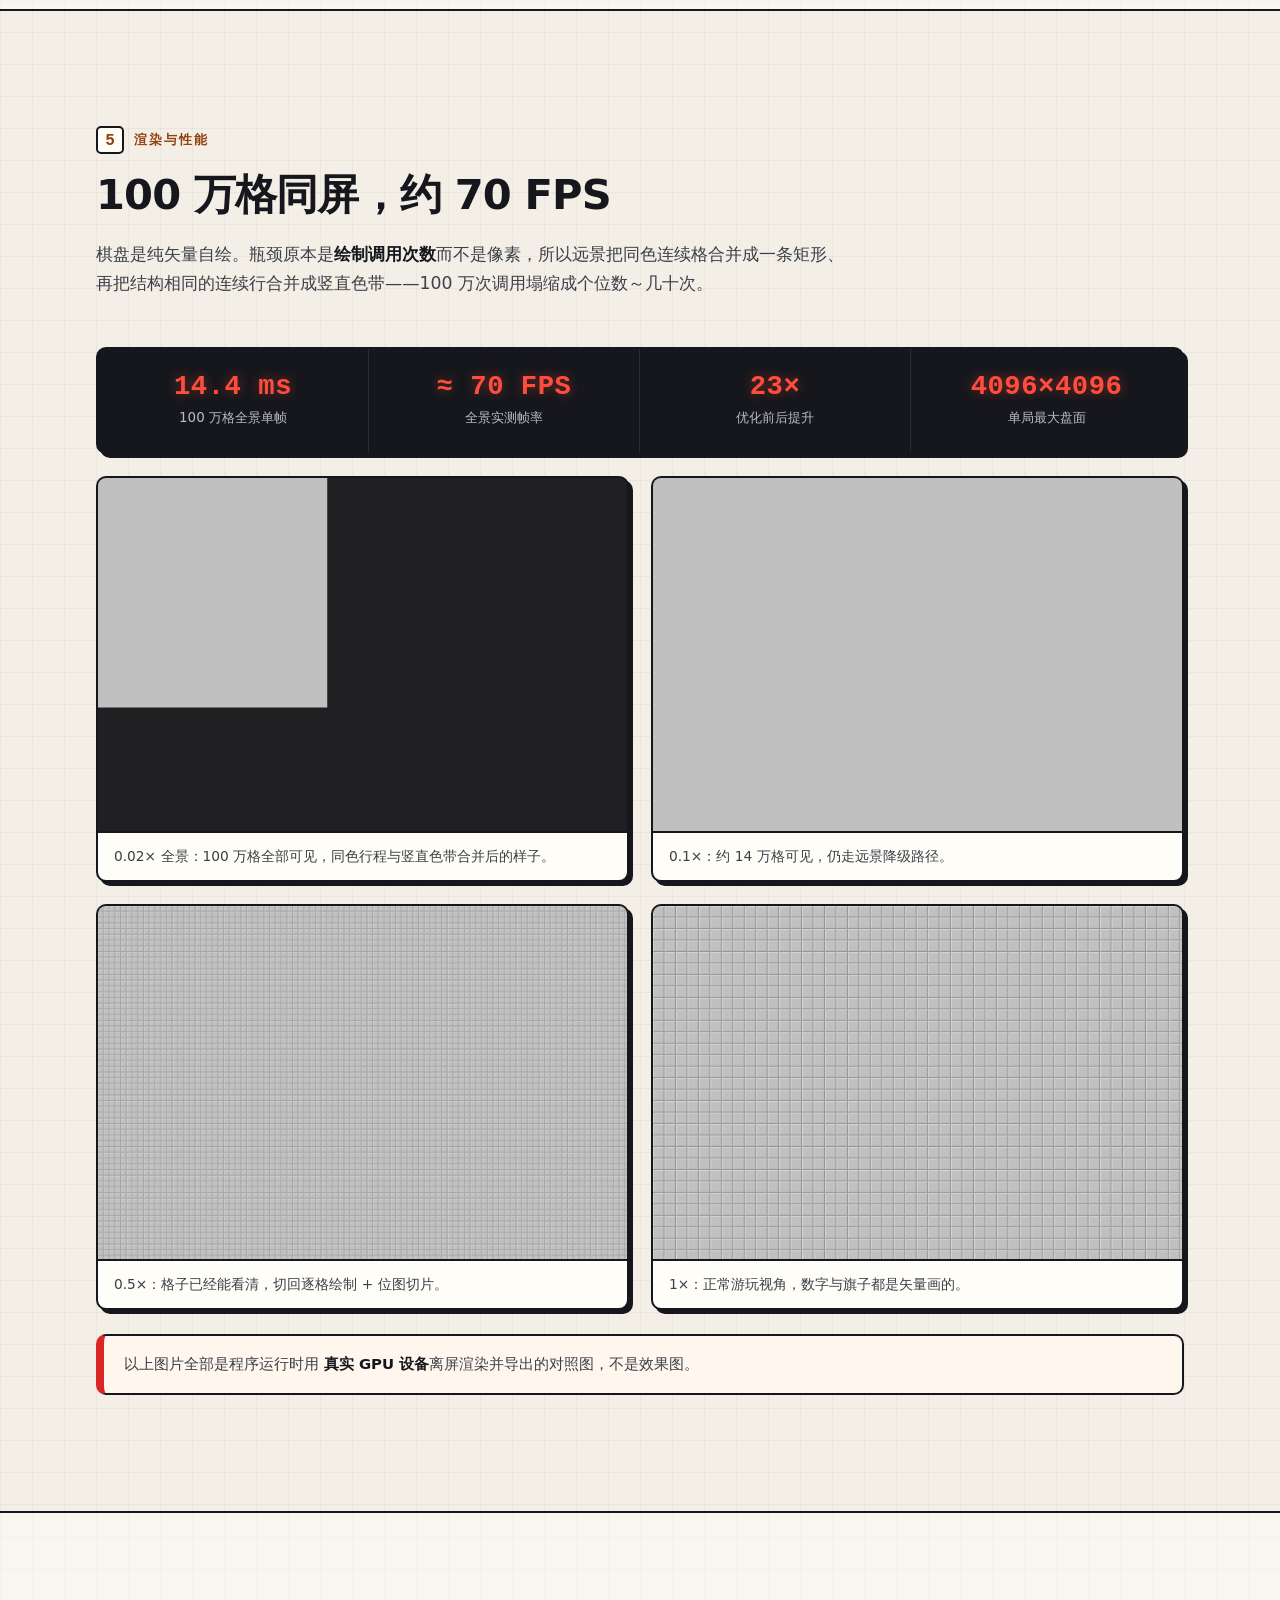
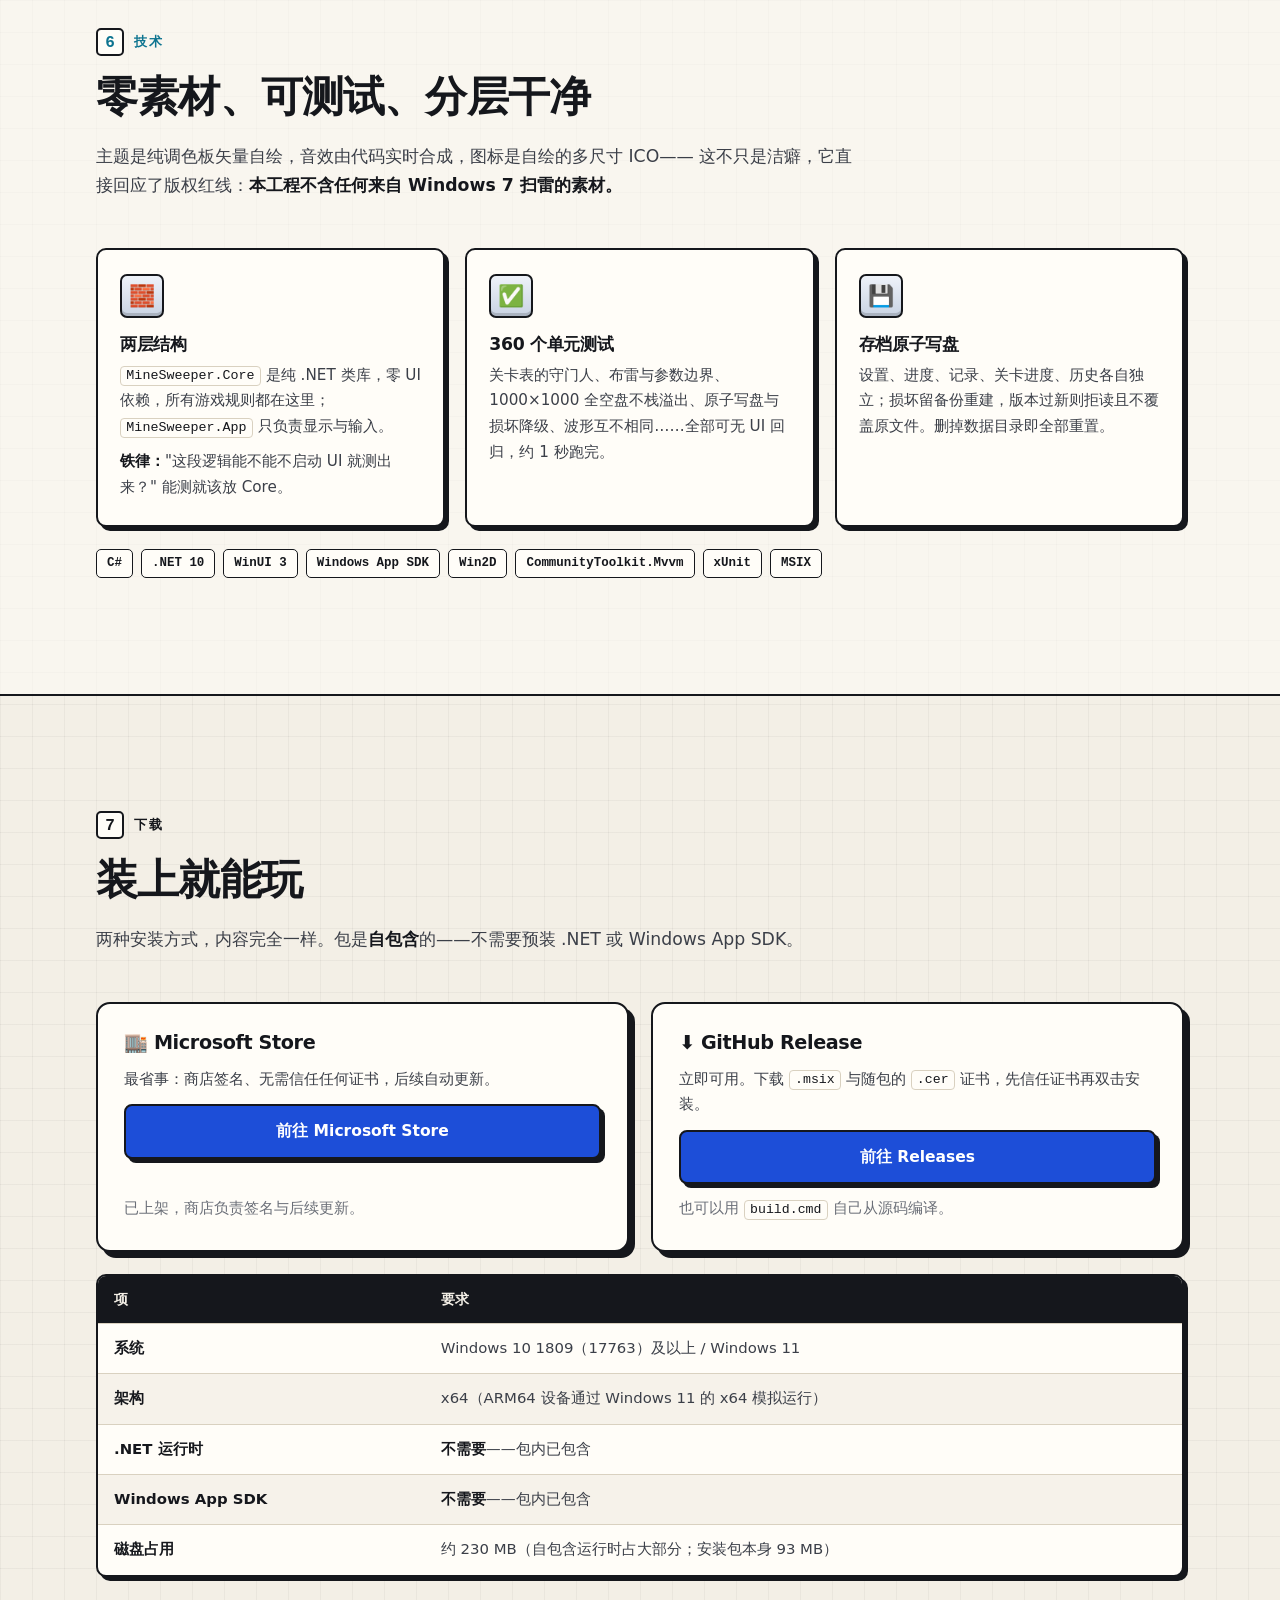
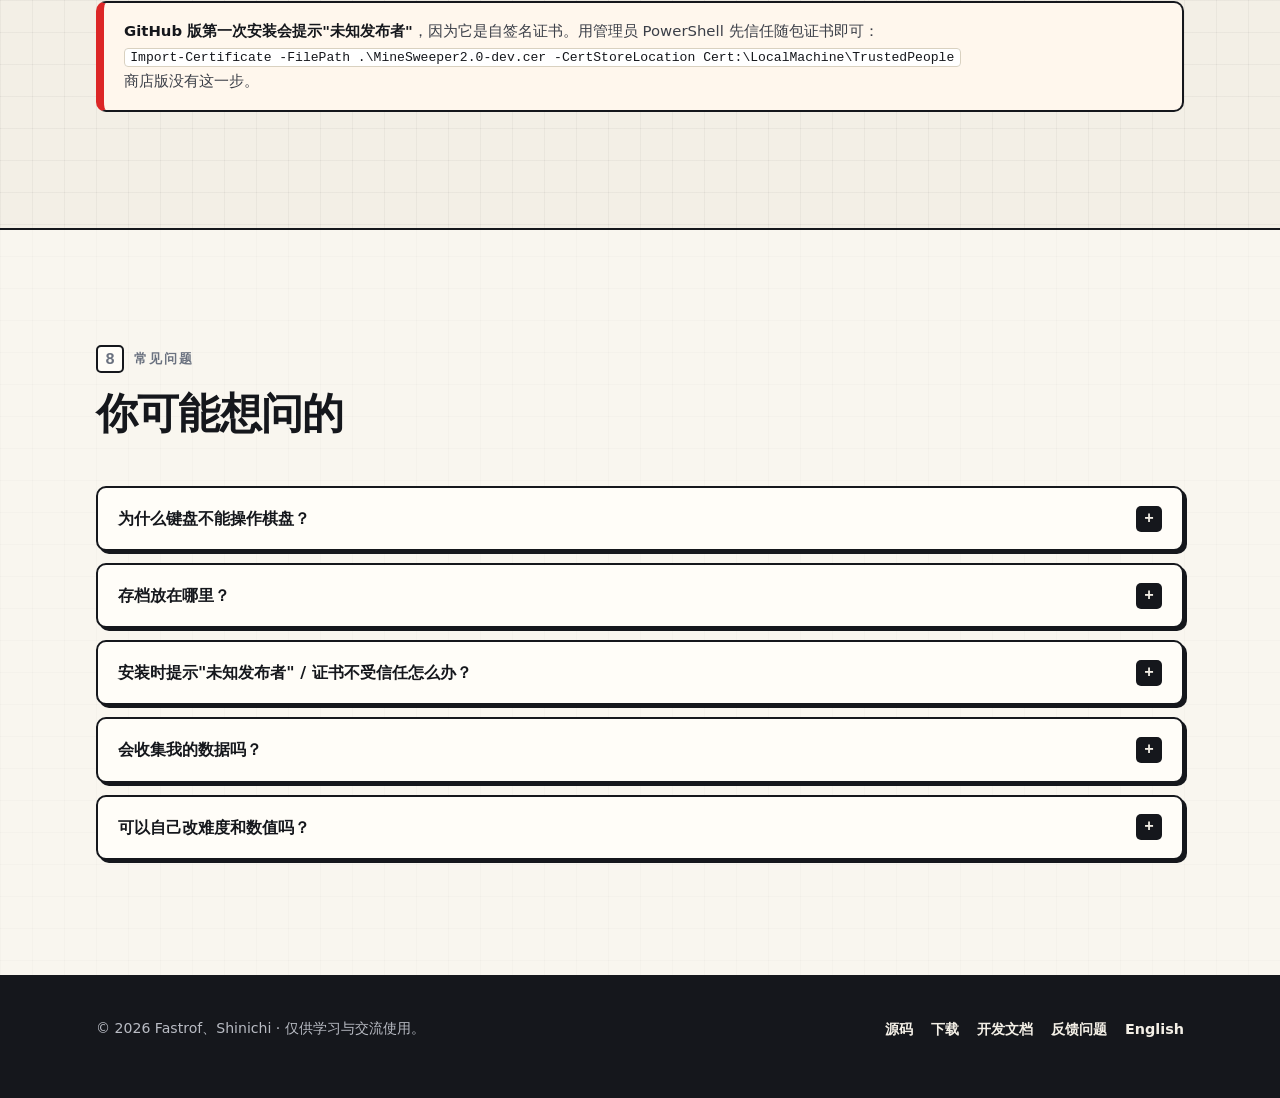
==== commit 70770c70: "v1.4 收尾：金币商店/2×2 放大镜 + 修复价格双源、更新频率、存档安全与 UI 残留" ====
--- a/docs/index.html
+++ b/docs/index.html
@@ -1,471 +1,473 @@
-<!DOCTYPE html>
-<html lang="zh-CN">
-<head>
-<meta charset="utf-8">
-<meta name="viewport" content="width=device-width, initial-scale=1">
-<title>扫雷 2.0 / MineSweeper 2.0 —— 从零手写的 Windows 扫雷</title>
-<meta name="description" content="扫雷 2.0 是一个从零手写的 Windows 扫雷：经典玩法 100% 还原，另有 6 章 36 关关卡模式、三种道具、19 色可调主题与代码合成音效。零第三方素材，完全离线，不收集任何数据。">
-<meta name="theme-color" content="#f3efe6">
-<meta name="color-scheme" content="light">
-
-<!-- 社交分享 -->
-<meta property="og:type" content="website">
-<meta property="og:title" content="扫雷 2.0 / MineSweeper 2.0">
-<meta property="og:description" content="经典玩法 100% 还原 · 6 章 36 关 · 三种道具 · 零第三方素材 · 完全离线">
-<meta property="og:image" content="assets/img/og-1200x630.png">
-<meta property="og:locale" content="zh_CN">
-<meta name="twitter:card" content="summary_large_image">
-<meta name="twitter:image" content="assets/img/og-1200x630.png">
-
-<link rel="icon" href="assets/img/favicon.ico" sizes="any">
-<link rel="icon" type="image/png" href="assets/img/favicon-32.png">
-<link rel="apple-touch-icon" href="assets/img/apple-touch-icon.png">
-<link rel="stylesheet" href="assets/css/style.css">
-</head>
-<body>
-
-<!-- ============================== 顶栏 ============================== -->
-<header class="site-header">
-  <div class="container">
-    <a class="brand" href="#top">
-      <img src="assets/img/icon-96.png" alt="" width="30" height="30">
-      <span>扫雷 2.0</span>
-    </a>
-
-    <button class="nav-toggle" type="button" aria-expanded="false" aria-controls="site-nav">☰</button>
-
-    <nav class="nav" id="site-nav">
-      <a href="#play">在线试玩</a>
-      <a href="#features">特性</a>
-      <a href="#levels">关卡</a>
-      <a href="#items">道具</a>
-      <a href="#render">渲染</a>
-      <a href="#download">下载</a>
-      <a href="https://github.com/Fastrof/Minesweeper2.0" target="_blank" rel="noopener">GitHub</a>
-      <span class="lang">
-        <span class="is-current">简体中文</span>
-        <a href="en.html" hreflang="en" lang="en">English</a>
-      </span>
-    </nav>
-  </div>
-</header>
-
-<main id="top">
-
-  <!-- ============================== 首屏 ============================== -->
-  <section class="hero">
-    <div class="container">
-      <div class="hero-text">
-        <p class="hero-tag"><span class="dot" aria-hidden="true"></span> Windows 10/11 · x64 · 免费</p>
-        <h1>扫雷 2.0</h1>
-        <p class="lead">
-          一个从零手写的 Windows 扫雷：<strong>先把经典玩法 100% 还原，再往上加新的东西。</strong>
-          C# + .NET 10 + WinUI 3 + Win2D，不需要 Visual Studio，<code>dotnet build</code> 即可编译。
-        </p>
-
-        <div class="btn-row">
-          <a class="btn btn--primary" href="https://github.com/Fastrof/Minesweeper2.0/releases" target="_blank" rel="noopener">下载安装包</a>
-          <a class="btn btn--ghost" href="#play">在线试玩 →</a>
-          <a class="btn btn--ghost" href="https://github.com/Fastrof/Minesweeper2.0" target="_blank" rel="noopener">查看源码</a>
-        </div>
-
-        <ul class="hero-stats">
-          <li>352 个单元测试全绿</li>
-          <li>构建 0 警告 0 错误</li>
-          <li>零第三方图片与音频</li>
-        </ul>
-      </div>
-
-      <div class="hero-art">
-        <img src="assets/img/icon-512.png" alt="扫雷 2.0 图标" width="512" height="512">
-      </div>
-    </div>
-  </section>
-
-  <!-- ============================== 在线试玩 ============================== -->
-  <section class="section" id="play">
-    <div class="container">
-      <div class="section-head reveal">
-        <p class="eyebrow">在线试玩</p>
-        <h2>不用装任何东西，先玩一局</h2>
-        <p class="lead">
-          下面这个网页版按<strong>和桌面版完全相同的规则</strong>实现：首点必定安全、右键三态、双击 chord、胜利自动插旗。
-          想验证手感是否一致，直接下载桌面版对比即可。
-        </p>
-      </div>
-
-      <div class="game reveal" id="game">
-        <div class="game-bar">
-          <div class="game-diff" role="group" aria-label="难度">
-            <button class="chip is-active" type="button" data-diff="beginner">初级 9×9</button>
-            <button class="chip" type="button" data-diff="intermediate">中级 16×16</button>
-            <button class="chip" type="button" data-diff="expert">高级 30×16</button>
-          </div>
-          <div class="game-counters">
-            <span class="counter"><span>雷数</span><b id="gm-mines">010</b></span>
-            <button class="smiley" type="button" id="gm-reset" title="重新开始" aria-label="重新开始">🙂</button>
-            <span class="counter"><span>用时</span><b id="gm-time">000</b></span>
-            <button class="chip" type="button" id="gm-flagmode" title="触屏设备用：左键改为插旗">🚩 旗标模式</button>
-          </div>
-        </div>
-
-        <div class="board-wrap">
-          <div class="board" id="gm-board" role="grid" aria-label="扫雷棋盘"></div>
-        </div>
-
-        <p class="game-msg" id="gm-msg" role="status" aria-live="polite">左键翻开第一格开始计时。</p>
-        <p class="game-tip">
-          左键翻开 · 右键三态（旗 → 问号 → 空）· 双击已翻开的数字格 chord 批量展开 ·
-          触屏长按插旗 · 首次点击保证安全
-        </p>
-      </div>
-    </div>
-  </section>
-
-  <!-- ============================== 特性 ============================== -->
-  <section class="section" id="features">
-    <div class="container">
-      <div class="section-head reveal">
-        <p class="eyebrow">特性</p>
-        <h2>还原的每一条，都是原版那一条</h2>
-        <p class="lead">经典玩法不是"差不多"，而是逐条对齐；新加的东西都建立在这套手感之上。</p>
-      </div>
-
-      <div class="cards">
-        <article class="card reveal">
-          <div class="ico" aria-hidden="true">🖱️</div>
-          <h3>经典手感 100% 还原</h3>
-          <p>左键翻开 · 右键三态（旗 → 问号 → 空）· 双击 / 中键 / 左右键同按 chord · 首点保证安全 · 计时从第一次翻开开始 · 失败时展示全部雷位。</p>
-        </article>
-
-        <article class="card reveal">
-          <div class="ico" aria-hidden="true">🗺️</div>
-          <h3>6 章 36 关关卡模式</h3>
-          <p>每关一张固定盘面，按通关用时评星（★★★ / ★★ / ★），逐关解锁；通关弹结算卡片，游戏内「◀ 上一关 / 下一关 ▶」可以连着打。</p>
-        </article>
-
-        <article class="card reveal">
-          <div class="ico" aria-hidden="true">🔧</div>
-          <h3>三种道具</h3>
-          <p>放大镜（透视 3×3）· 声呐扫描（只报 3×3 里有几颗雷）· 时间冻结（暂停倒计时 20 秒）。每扫 20 颗雷攒一次「三选一」补给。</p>
-        </article>
-
-        <article class="card reveal">
-          <div class="ico" aria-hidden="true">🎨</div>
-          <h3>19 色可调主题</h3>
-          <p>调色板由 19 个颜色键组成，内置经典 / 深色 / 高对比 / 纸质四套配色；还能只覆盖其中任意一个颜色。</p>
-        </article>
-
-        <article class="card reveal">
-          <div class="ico" aria-hidden="true">🌏</div>
-          <h3>中英双语</h3>
-          <p>界面与全部文案支持<b>简体中文 / English 实时切换</b>（含 Windows 通知与两个「关于」窗口），首次安装默认简体中文，切换立即生效、不需要重启。</p>
-        </article>
-
-        <article class="card reveal">
-          <div class="ico" aria-hidden="true">🌗</div>
-          <h3>界面颜色主题</h3>
-          <p><b>跟随系统 / 浅色 / 深色</b>三种界面颜色，切换即时生效并会被记住。深色下会自动保证<b>棋盘与窗口背景分得开</b>（按亮度差微调棋盘底色，高对比主题同样适用）。</p>
-        </article>
-
-        <article class="card reveal">
-          <div class="ico" aria-hidden="true">🏆</div>
-          <h3>31 条成就</h3>
-          <p>合计 1000 点，分累计 / 速度 / 关卡 / 道具 / 挑战五类；底部「🏆 成就」随时查看进度。</p>
-        </article>
-
-        <article class="card reveal">
-          <div class="ico" aria-hidden="true">🔄</div>
-          <h3>检查更新由你定</h3>
-          <p>自动检查频率可设（每次启动 / 每天 / 每周…），也可以<b>暂停到指定日期</b>；升级后首次打开自动展示「本版新增」，设置里随时回看。</p>
-        </article>
-
-        <article class="card reveal">
-          <div class="ico" aria-hidden="true">🔊</div>
-          <h3>代码合成音效</h3>
-          <p>翻开 / 插旗 / chord / 踩雷 / 胜利 / 启动共 6 个音效，全部由代码实时合成 WAV，工程里没有一个音频文件。</p>
-        </article>
-
-        <article class="card reveal">
-          <div class="ico" aria-hidden="true">♿</div>
-          <h3>无障碍朗读</h3>
-          <p>自绘棋盘提供完整的 UI Automation 支持，屏幕阅读器可以逐格朗读"第 3 行第 5 列，已翻开，数字 2"。</p>
-        </article>
-      </div>
-    </div>
-  </section>
-
-  <!-- ============================== 关卡 ============================== -->
-  <section class="section" id="levels">
-    <div class="container">
-      <div class="section-head reveal">
-        <p class="eyebrow">关卡模式</p>
-        <h2>36 关，逐关解锁</h2>
-        <p class="lead">
-          关卡 = 一张固定的盘面 + 一个目标。每关写死一个随机种子并用锁定盘面创建，所以<strong>同一关永远是同一张盘</strong>——
-          这是能重试、能刷星、能分享的前提。
-        </p>
-      </div>
-
-      <div class="table-wrap reveal">
-        <table>
-          <caption class="sr-only" style="position:absolute;left:-9999px">关卡章节与星级门槛</caption>
-          <thead>
-            <tr><th>章</th><th>盘面</th><th>雷数</th><th>★★ 门槛</th><th>★★★ 门槛</th></tr>
-          </thead>
-          <tbody>
-            <tr><td>第 1 章 入门</td><td>9×9</td><td>10 → 20</td><td>90s → 160s</td><td>50s → 90s</td></tr>
-            <tr><td>第 2 章 进阶</td><td>16×16</td><td>30 → 55</td><td>240s → 420s</td><td>140s → 240s</td></tr>
-            <tr><td>第 3 章 高手</td><td>30×16</td><td>70 → 120</td><td>480s → 900s</td><td>280s → 540s</td></tr>
-            <tr><td>第 4 章 专家</td><td>30×16</td><td>130 → 180</td><td>900s → 1200s</td><td>600s → 800s</td></tr>
-            <tr><td>第 5 章 大师</td><td>30×18</td><td>150 → 225</td><td>1120s → 1520s</td><td>750s → 1010s</td></tr>
-            <tr><td>第 6 章 宗师</td><td>32×20</td><td>190 → 290</td><td>1560s → 1960s</td><td>1040s → 1310s</td></tr>
-          </tbody>
-        </table>
-      </div>
-
-      <div class="callout reveal">
-        <strong>刻意不做强制限时。</strong>扫雷的失败条件本来就是踩雷，再加一个倒计时，等于惩罚"想清楚再点"这种正确玩法。
-        星级只看通关用时：通关即 ★、≤ 目标时间 ★★、≤ 挑战时间 ★★★。
-      </div>
-    </div>
-  </section>
-
-  <!-- ============================== 道具 ============================== -->
-  <section class="section" id="items">
-    <div class="container">
-      <div class="section-head reveal">
-        <p class="eyebrow">道具</p>
-        <h2>三种道具，各管一件事</h2>
-        <p class="lead">第一次进游戏每种各送 2 个；之后每扫到 20 颗雷，弹出一次「三选一」补给，自己挑一个。</p>
-      </div>
-
-      <div class="cards">
-        <article class="card reveal">
-          <div class="ico" aria-hidden="true">🔍</div>
-          <h3>放大镜</h3>
-          <p>透视以目标格为中心的 3×3 区域，把雷的位置直接标出来。</p>
-          <ul>
-            <li>不翻开、不插旗，因此不影响胜负判定</li>
-            <li>信息默认永久保留（可配置成若干秒后恢复迷雾）</li>
-          </ul>
-        </article>
-
-        <article class="card reveal">
-          <div class="ico" aria-hidden="true">📡</div>
-          <h3>声呐扫描</h3>
-          <p>只告诉你选中的 3×3 区域里<strong>有几颗雷</strong>，不告诉你位置。</p>
-          <ul>
-            <li>完全是"怎么看信息"，不改变棋盘任何状态</li>
-            <li>同一块区域可以重复扫（只是浪费道具）</li>
-          </ul>
-        </article>
-
-        <article class="card reveal">
-          <div class="ico" aria-hidden="true">🧊</div>
-          <h3>时间冻结</h3>
-          <p>倒计时暂停 20 秒，用来救一次"想太久了"。</p>
-          <ul>
-            <li>只影响用时，不影响棋盘</li>
-            <li>星级判定与最快记录自动跟着暂停</li>
-          </ul>
-        </article>
-      </div>
-    </div>
-  </section>
-
-  <!-- ============================== 渲染 ============================== -->
-  <section class="section" id="render">
-    <div class="container">
-      <div class="section-head reveal">
-        <p class="eyebrow">渲染与性能</p>
-        <h2>100 万格同屏，约 70 FPS</h2>
-        <p class="lead">
-          棋盘是纯矢量自绘。瓶颈原本是<strong>绘制调用次数</strong>而不是像素，所以远景把同色连续格合并成一条矩形、
-          再把结构相同的连续行合并成竖直色带——100 万次调用塌缩成个位数～几十次。
-        </p>
-      </div>
-
-      <ul class="stat-band reveal">
-        <li><b>14.4 ms</b><span>100 万格全景单帧</span></li>
-        <li><b>≈ 70 FPS</b><span>全景实测帧率</span></li>
-        <li><b>23×</b><span>优化前后提升</span></li>
-        <li><b>4096×4096</b><span>单局最大盘面</span></li>
-      </ul>
-
-      <div class="gallery" style="margin-top:22px">
-        <figure class="figure reveal">
-          <img src="assets/img/board-full.png" alt="1000×1000 棋盘全景渲染" width="1200" height="800" loading="lazy">
-          <figcaption>0.02× 全景：100 万格全部可见，同色行程与竖直色带合并后的样子。</figcaption>
-        </figure>
-        <figure class="figure reveal">
-          <img src="assets/img/board-zoom-01.png" alt="0.1 倍缩放渲染" width="1200" height="800" loading="lazy">
-          <figcaption>0.1×：约 14 万格可见，仍走远景降级路径。</figcaption>
-        </figure>
-        <figure class="figure reveal">
-          <img src="assets/img/board-zoom-05.png" alt="0.5 倍缩放渲染" width="1200" height="800" loading="lazy">
-          <figcaption>0.5×：格子已经能看清，切回逐格绘制 + 位图切片。</figcaption>
-        </figure>
-        <figure class="figure reveal">
-          <img src="assets/img/board-zoom-1.png" alt="1 倍缩放渲染" width="1200" height="800" loading="lazy">
-          <figcaption>1×：正常游玩视角，数字与旗子都是矢量画的。</figcaption>
-        </figure>
-</div>
-
-      <div class="callout reveal">
-        以上图片全部是程序运行时用 <strong>真实 GPU 设备</strong>离屏渲染并导出的对照图，不是效果图。
-      </div>
-    </div>
-  </section>
-
-  <!-- ============================== 技术 ============================== -->
-  <section class="section" id="tech">
-    <div class="container">
-      <div class="section-head reveal">
-        <p class="eyebrow">技术</p>
-        <h2>零素材、可测试、分层干净</h2>
-        <p class="lead">
-          主题是纯调色板矢量自绘，音效由代码实时合成，图标是自绘的多尺寸 ICO——
-          这不只是洁癖，它直接回应了版权红线：<strong>本工程不含任何来自 Windows 7 扫雷的素材。</strong>
-        </p>
-      </div>
-
-      <div class="cards">
-        <article class="card reveal">
-          <div class="ico" aria-hidden="true">🧱</div>
-          <h3>两层结构</h3>
-          <p><code>MineSweeper.Core</code> 是纯 .NET 类库，零 UI 依赖，所有游戏规则都在这里；<code>MineSweeper.App</code> 只负责显示与输入。</p>
-          <p style="margin-top:.6em"><strong>铁律：</strong>"这段逻辑能不能不启动 UI 就测出来？" 能测就该放 Core。</p>
-        </article>
-        <article class="card reveal">
-          <div class="ico" aria-hidden="true">✅</div>
-          <h3>352 个单元测试</h3>
-          <p>关卡表的守门人、布雷与参数边界、1000×1000 全空盘不栈溢出、原子写盘与损坏降级、波形互不相同……全部可无 UI 回归，约 1 秒跑完。</p>
-        </article>
-        <article class="card reveal">
-          <div class="ico" aria-hidden="true">💾</div>
-          <h3>存档原子写盘</h3>
-          <p>设置、进度、记录、关卡进度、历史各自独立；损坏留备份重建，版本过新则拒读且不覆盖原文件。删掉数据目录即全部重置。</p>
-        </article>
-      </div>
-
-      <div class="badge-row reveal">
-        <span class="badge">C#</span>
-        <span class="badge">.NET 10</span>
-        <span class="badge">WinUI 3</span>
-        <span class="badge">Windows App SDK</span>
-        <span class="badge">Win2D</span>
-        <span class="badge">CommunityToolkit.Mvvm</span>
-        <span class="badge">xUnit</span>
-        <span class="badge">MSIX</span>
-      </div>
-    </div>
-  </section>
-
-  <!-- ============================== 下载 ============================== -->
-  <section class="section" id="download">
-    <div class="container">
-      <div class="section-head reveal">
-        <p class="eyebrow">下载</p>
-        <h2>装上就能玩</h2>
-        <p class="lead">两种安装方式，内容完全一样。包是<strong>自包含</strong>的——不需要预装 .NET 或 Windows App SDK。</p>
-      </div>
-
-<div class="dl-grid">
-        <article class="dl-card reveal">
-          <h3>🏬 Microsoft Store</h3>
-          <p>最省事：商店签名、无需信任任何证书，后续自动更新。</p>
-          <!-- 商店已上架：徽章与 GitHub 按钮同尺寸(161x44)，在下载卡片底部对齐。 -->
-          <a class="store-badge" href="https://apps.microsoft.com/detail/9NKR2M2ZDDL3" target="_blank" rel="noopener"
-           aria-label="Download from the Microsoft Store">
-          <img src="assets/svg/ms-store-badge.svg" alt="Download from the Microsoft Store"
-               width="161" height="44">
-        </a>
-        </article>
-
-        <article class="dl-card reveal">
-          <h3>⬇️ GitHub Release</h3>
-          <p>立即可用。下载 <code>.msix</code> 与随包的 <code>.cer</code> 证书，先信任证书再双击安装。</p>
-          <p class="dl-note">也可以用 <code>build.cmd</code> 自己从源码编译。</p>
-          <a class="btn btn--primary dl-badge-btn" href="https://github.com/Fastrof/Minesweeper2.0/releases" target="_blank" rel="noopener">前往 Releases</a>
-        </article>
-      </div>
-
-      <div class="table-wrap reveal" style="margin-top:22px">
-        <table>
-          <thead><tr><th>项</th><th>要求</th></tr></thead>
-          <tbody>
-            <tr><td>系统</td><td>Windows 10 1809（17763）及以上 / Windows 11</td></tr>
-            <tr><td>架构</td><td>x64（ARM64 设备通过 Windows 11 的 x64 模拟运行）</td></tr>
-            <tr><td>.NET 运行时</td><td><strong>不需要</strong>——包内已包含</td></tr>
-            <tr><td>Windows App SDK</td><td><strong>不需要</strong>——包内已包含</td></tr>
-            <tr><td>磁盘占用</td><td>约 230 MB（自包含运行时占大部分；安装包本身 93 MB）</td></tr>
-          </tbody>
-        </table>
-      </div>
-
-      <div class="callout reveal">
-        <strong>GitHub 版第一次安装会提示"未知发布者"</strong>，因为它是自签名证书。用管理员 PowerShell 先信任随包证书即可：
-        <br><code>Import-Certificate -FilePath .\MineSweeper2.0-dev.cer -CertStoreLocation Cert:\LocalMachine\TrustedPeople</code>
-        <br>商店版没有这一步。
-      </div>
-    </div>
-  </section>
-
-  <!-- ============================== 常见问题 ============================== -->
-  <section class="section" id="faq">
-    <div class="container">
-      <div class="section-head reveal">
-        <p class="eyebrow">常见问题</p>
-        <h2>你可能想问的</h2>
-      </div>
-
-      <div class="faq reveal">
-        <details>
-          <summary>为什么键盘不能操作棋盘？</summary>
-          <p>这是刻意的设计——项目所有者的要求是纯鼠标操作，所以棋盘不是键盘焦点、也没有焦点框。设置面板里的文本框（种子、分享串）仍然可以用键盘输入。方向键 / 回车 / 空格都不会对棋盘产生作用，这不是故障。</p>
-        </details>
-
-        <details>
-          <summary>存档放在哪里？</summary>
-          <p>未打包版在 <code>%LOCALAPPDATA%\MineSweeper2\</code>，商店版在应用自己的本地数据文件夹里。里面有 <code>settings.json</code>（设置）、<code>progress.json</code>（进度与道具）、<code>levelprogress.json</code>（关卡）、<code>records.json</code>（最快记录）、<code>history.json</code>（累计统计）、<code>config.json</code>（可手改的配置）与 <code>app.log</code>（日志）。<strong>删掉这个目录就等于一切从头开始。</strong></p>
-        </details>
-
-        <details>
-          <summary>安装时提示"未知发布者" / 证书不受信任怎么办？</summary>
-          <p>GitHub Release 版用的是自签名证书，需要先把随包的 <code>.cer</code> 装进「受信任人」证书存储（见上面的命令）。Microsoft Store 版由商店签名，不会出现这个提示。</p>
-        </details>
-
-        <details>
-          <summary>会收集我的数据吗？</summary>
-          <p>不会。程序不含任何联网代码，没有账号、没有遥测、没有广告；所有存档只写在本机，卸载即删除。详见<a href="https://github.com/Fastrof/Minesweeper2.0/blob/main/PRIVACY.md" target="_blank" rel="noopener">隐私政策</a>。</p>
-        </details>
-
-        <details>
-          <summary>可以自己改难度和数值吗？</summary>
-          <p>可以。设置面板能自定义盘面宽度 / 高度 / 雷数（上限 4096×4096）；道具阈值、放大镜半径、冻结秒数等写在 <code>config.json</code> 里，改完不用重新编译。关卡数值集中在 <code>Core/Levels/LevelTable.cs</code> 一张表里。</p>
-        </details>
-      </div>
-    </div>
-  </section>
-
-</main>
-
-<!-- ============================== 页脚 ============================== -->
-<footer class="site-footer">
-  <div class="container">
-    <p>© <span id="year">2026</span> Fastrof & Shinichi · 仅供学习与交流使用。</p>
-    <nav>
-      <a href="https://github.com/Fastrof/Minesweeper2.0" target="_blank" rel="noopener">源码</a>
-      <a href="https://github.com/Fastrof/Minesweeper2.0/releases" target="_blank" rel="noopener">下载</a>
-      <a href="https://github.com/Fastrof/Minesweeper2.0/blob/main/docs/DEVELOPMENT.md" target="_blank" rel="noopener">开发文档</a>
-      <a href="https://github.com/Fastrof/Minesweeper2.0/issues" target="_blank" rel="noopener">反馈问题</a>
-      <a href="en.html" hreflang="en" lang="en">English</a>
-    </nav>
-  </div>
-</footer>
-
-<script src="assets/js/site.js"></script>
-<script src="assets/js/minesweeper.js"></script>
-</body>
-</html>
+<!DOCTYPE html>
+<html lang="zh-CN">
+<head>
+<meta charset="utf-8">
+<meta name="viewport" content="width=device-width, initial-scale=1">
+<title>扫雷 2.0 / MineSweeper 2.0 —— 从零手写的 Windows 扫雷</title>
+<meta name="description" content="扫雷 2.0 是一个从零手写的 Windows 扫雷：经典玩法 100% 还原，另有 6 章 36 关关卡模式、三种道具、金币商店、19 色可调主题与代码合成音效。零第三方素材；仅在检查更新时访问 GitHub 公开接口（可在设置关闭），不收集任何数据。">
+<meta name="theme-color" content="#070d18">
+<meta name="color-scheme" content="dark">
+
+<!-- 社交分享 -->
+<meta property="og:type" content="website">
+<meta property="og:title" content="扫雷 2.0 / MineSweeper 2.0">
+<meta property="og:description" content="经典玩法 100% 还原 · 6 章 36 关 · 三种道具 + 金币商店 · 零第三方素材 · Microsoft Store 已上架">
+<meta property="og:image" content="assets/img/og-1200x630.png">
+<meta property="og:locale" content="zh_CN">
+<meta name="twitter:card" content="summary_large_image">
+<meta name="twitter:image" content="assets/img/og-1200x630.png">
+
+<link rel="icon" href="assets/img/favicon.ico" sizes="any">
+<link rel="icon" type="image/png" href="assets/img/favicon-32.png">
+<link rel="apple-touch-icon" href="assets/img/apple-touch-icon.png">
+<link rel="stylesheet" href="assets/css/style.css">
+</head>
+<body>
+
+<!-- ============================== 顶栏 ============================== -->
+<header class="site-header">
+  <div class="container">
+    <a class="brand" href="#top">
+      <img src="assets/img/icon-96.png" alt="" width="30" height="30">
+      <span>扫雷 2.0</span>
+    </a>
+
+    <button class="nav-toggle" type="button" aria-expanded="false" aria-controls="site-nav">☰</button>
+
+    <nav class="nav" id="site-nav">
+      <a href="#play">在线试玩</a>
+      <a href="#features">特性</a>
+      <a href="#levels">关卡</a>
+      <a href="#items">道具</a>
+      <a href="#render">渲染</a>
+      <a href="#download">下载</a>
+      <a href="https://github.com/Fastrof/Minesweeper2.0" target="_blank" rel="noopener">GitHub</a>
+      <span class="lang">
+        <span class="is-current">简体中文</span>
+        <a href="en.html" hreflang="en" lang="en">English</a>
+      </span>
+    </nav>
+  </div>
+</header>
+
+<main id="top">
+
+  <!-- ============================== 首屏 ============================== -->
+  <section class="hero">
+    <div class="container">
+      <div class="hero-text">
+        <p class="hero-tag"><span class="dot" aria-hidden="true"></span> Windows 10/11 · x64 · 免费</p>
+        <h1>扫雷 2.0</h1>
+        <p class="lead">
+          一个从零手写的 Windows 扫雷：<strong>先把经典玩法 100% 还原，再往上加新的东西。</strong>
+          C# + .NET 10 + WinUI 3 + Win2D，不需要 Visual Studio，<code>dotnet build</code> 即可编译。
+        </p>
+
+        <div class="btn-row">
+          <a class="btn btn--primary" href="https://github.com/Fastrof/Minesweeper2.0/releases" target="_blank" rel="noopener">下载安装包</a>
+          <a class="btn btn--ghost" href="#play">在线试玩 →</a>
+          <a class="btn btn--ghost" href="https://github.com/Fastrof/Minesweeper2.0" target="_blank" rel="noopener">查看源码</a>
+        </div>
+
+        <ul class="hero-stats">
+          <li>360 个单元测试全绿</li>
+          <li>构建 0 警告 0 错误</li>
+          <li>零第三方图片与音频</li>
+        </ul>
+      </div>
+
+      <div class="hero-art">
+        <img src="assets/img/icon-512.png" alt="扫雷 2.0 图标" width="512" height="512">
+      </div>
+    </div>
+  </section>
+
+  <!-- ============================== 在线试玩 ============================== -->
+  <section class="section" id="play">
+    <div class="container">
+      <div class="section-head reveal">
+        <p class="eyebrow">在线试玩</p>
+        <h2>不用装任何东西，先玩一局</h2>
+        <p class="lead">
+          下面这个网页版按<strong>和桌面版完全相同的规则</strong>实现：首点必定安全、右键三态、双击 chord、胜利自动插旗。
+          想验证手感是否一致，直接下载桌面版对比即可。
+        </p>
+      </div>
+
+      <div class="game reveal" id="game">
+        <div class="game-bar">
+          <div class="game-diff" role="group" aria-label="难度">
+            <button class="chip is-active" type="button" data-diff="beginner">初级 9×9</button>
+            <button class="chip" type="button" data-diff="intermediate">中级 16×16</button>
+            <button class="chip" type="button" data-diff="expert">高级 30×16</button>
+          </div>
+          <div class="game-counters">
+            <span class="counter"><span>雷数</span><b id="gm-mines">010</b></span>
+            <button class="smiley" type="button" id="gm-reset" title="重新开始" aria-label="重新开始">🙂</button>
+            <span class="counter"><span>用时</span><b id="gm-time">000</b></span>
+            <button class="chip" type="button" id="gm-flagmode" title="触屏设备用：左键改为插旗">🚩 旗标模式</button>
+          </div>
+        </div>
+
+        <div class="board-wrap">
+          <div class="board" id="gm-board" role="grid" aria-label="扫雷棋盘"></div>
+        </div>
+
+        <p class="game-msg" id="gm-msg" role="status" aria-live="polite">左键翻开第一格开始计时。</p>
+        <p class="game-tip">
+          左键翻开 · 右键三态（旗 → 问号 → 空）· 双击已翻开的数字格 chord 批量展开 ·
+          触屏长按插旗 · 首次点击保证安全
+        </p>
+      </div>
+    </div>
+  </section>
+
+  <!-- ============================== 特性 ============================== -->
+  <section class="section" id="features">
+    <div class="container">
+      <div class="section-head reveal">
+        <p class="eyebrow">特性</p>
+        <h2>还原的每一条，都是原版那一条</h2>
+        <p class="lead">经典玩法不是"差不多"，而是逐条对齐；新加的东西都建立在这套手感之上。</p>
+      </div>
+
+      <div class="cards">
+        <article class="card reveal">
+          <div class="ico" aria-hidden="true">🖱️</div>
+          <h3>经典手感 100% 还原</h3>
+          <p>左键翻开 · 右键三态（旗 → 问号 → 空）· 双击 / 中键 / 左右键同按 chord · 首点保证安全 · 计时从第一次翻开开始 · 失败时展示全部雷位。</p>
+        </article>
+
+        <article class="card reveal">
+          <div class="ico" aria-hidden="true">🗺️</div>
+          <h3>6 章 36 关关卡模式</h3>
+          <p>每关一张固定盘面，按通关用时评星（★★★ / ★★ / ★），逐关解锁；通关弹结算卡片，游戏内「◀ 上一关 / 下一关 ▶」可以连着打。</p>
+        </article>
+
+        <article class="card reveal">
+          <div class="ico" aria-hidden="true">🔧</div>
+          <h3>三种道具</h3>
+          <p>放大镜（透视 2×2，点中格为左上角）· 声呐扫描（只报 3×3 里有几颗雷）· 时间冻结（暂停倒计时 20 秒）；棋盘右上角「🛒 商店」用本局赚的金币当场换道具。</p>
+        </article>
+
+        <article class="card reveal">
+          <div class="ico" aria-hidden="true">🛒</div>
+          <h3>金币商店（v1.4）</h3>
+          <p>每扫出一颗雷得 <b>1 金币</b>；棋盘右上角「🛒 商店」随时打开，放大镜 30 / 声呐扫描 20 / 时间冻结 20。金币与买到的道具<b>只在本局有效</b>，每局（每关）从 0 开始。</p>
+        </article>
+
+        <article class="card reveal">
+          <div class="ico" aria-hidden="true">🎨</div>
+          <h3>19 色可调主题</h3>
+          <p>调色板由 19 个颜色键组成，内置经典 / 深色 / 高对比 / 纸质四套配色；还能只覆盖其中任意一个颜色。</p>
+        </article>
+
+        <article class="card reveal">
+          <div class="ico" aria-hidden="true">🌏</div>
+          <h3>中英双语</h3>
+          <p>界面与全部文案支持<b>简体中文 / English 实时切换</b>（含 Windows 通知与两个「关于」窗口），首次安装默认简体中文，切换立即生效、不需要重启。</p>
+        </article>
+
+        <article class="card reveal">
+          <div class="ico" aria-hidden="true">🌗</div>
+          <h3>界面颜色主题</h3>
+          <p><b>跟随系统 / 浅色 / 深色</b>三种界面颜色，切换即时生效并会被记住。深色下会自动保证<b>棋盘与窗口背景分得开</b>（按亮度差微调棋盘底色，高对比主题同样适用）。</p>
+        </article>
+
+        <article class="card reveal">
+          <div class="ico" aria-hidden="true">🏆</div>
+          <h3>31 条成就</h3>
+          <p>合计 1000 点，分累计 / 速度 / 关卡 / 道具 / 挑战五类；底部「🏆 成就」随时查看进度。</p>
+        </article>
+
+        <article class="card reveal">
+          <div class="ico" aria-hidden="true">🔄</div>
+          <h3>检查更新由你定</h3>
+          <p>自动检查频率可设（每次启动 / 每天 / 每周…），也可以<b>暂停到指定日期</b>；升级后首次打开自动展示「本版新增」，设置里随时回看。</p>
+        </article>
+
+        <article class="card reveal">
+          <div class="ico" aria-hidden="true">🔊</div>
+          <h3>代码合成音效</h3>
+          <p>翻开 / 插旗 / chord / 踩雷 / 胜利 / 启动共 6 个音效，全部由代码实时合成 WAV，工程里没有一个音频文件。</p>
+        </article>
+
+        <article class="card reveal">
+          <div class="ico" aria-hidden="true">♿</div>
+          <h3>无障碍朗读</h3>
+          <p>自绘棋盘提供完整的 UI Automation 支持，屏幕阅读器可以逐格朗读"第 3 行第 5 列，已翻开，数字 2"。</p>
+        </article>
+      </div>
+    </div>
+  </section>
+
+  <!-- ============================== 关卡 ============================== -->
+  <section class="section" id="levels">
+    <div class="container">
+      <div class="section-head reveal">
+        <p class="eyebrow">关卡模式</p>
+        <h2>36 关，逐关解锁</h2>
+        <p class="lead">
+          关卡 = 一张固定的盘面 + 一个目标。每关写死一个随机种子并用锁定盘面创建，所以<strong>同一关永远是同一张盘</strong>——
+          这是能重试、能刷星、能分享的前提。
+        </p>
+      </div>
+
+      <div class="table-wrap reveal">
+        <table>
+          <caption class="sr-only" style="position:absolute;left:-9999px">关卡章节与星级门槛</caption>
+          <thead>
+            <tr><th>章</th><th>盘面</th><th>雷数</th><th>★★ 门槛</th><th>★★★ 门槛</th></tr>
+          </thead>
+          <tbody>
+            <tr><td>第 1 章 入门</td><td>9×9</td><td>10 → 20</td><td>90s → 160s</td><td>50s → 90s</td></tr>
+            <tr><td>第 2 章 进阶</td><td>16×16</td><td>30 → 55</td><td>240s → 420s</td><td>140s → 240s</td></tr>
+            <tr><td>第 3 章 高手</td><td>30×16</td><td>70 → 120</td><td>480s → 900s</td><td>280s → 540s</td></tr>
+            <tr><td>第 4 章 专家</td><td>30×16</td><td>130 → 180</td><td>900s → 1200s</td><td>600s → 800s</td></tr>
+            <tr><td>第 5 章 大师</td><td>30×18</td><td>150 → 225</td><td>1120s → 1520s</td><td>750s → 1010s</td></tr>
+            <tr><td>第 6 章 宗师</td><td>32×20</td><td>190 → 290</td><td>1560s → 1960s</td><td>1040s → 1310s</td></tr>
+          </tbody>
+        </table>
+      </div>
+
+      <div class="callout reveal">
+        <strong>刻意不做强制限时。</strong>扫雷的失败条件本来就是踩雷，再加一个倒计时，等于惩罚"想清楚再点"这种正确玩法。
+        星级只看通关用时：通关即 ★、≤ 目标时间 ★★、≤ 挑战时间 ★★★。
+      </div>
+    </div>
+  </section>
+
+  <!-- ============================== 道具 ============================== -->
+  <section class="section" id="items">
+    <div class="container">
+      <div class="section-head reveal">
+        <p class="eyebrow">道具</p>
+        <h2>三种道具，各管一件事</h2>
+        <p class="lead">第一次进游戏每种各送 2 个；之后每扫出一颗雷得 1 金币，在棋盘右上角「🛒 商店」里当场换（放大镜 30 / 声呐 20 / 冻结 20）。金币与买到的道具都只在本局有效，退出即清空。</p>
+      </div>
+
+      <div class="cards">
+        <article class="card reveal">
+          <div class="ico" aria-hidden="true">🔍</div>
+          <h3>放大镜</h3>
+          <p>透视以目标格为<b>左上角</b>的 2×2 区域，把雷的位置直接标出来（贴近边缘时按棋盘裁切）。</p>
+          <ul>
+            <li>不翻开、不插旗，因此不影响胜负判定</li>
+            <li>信息默认永久保留（可配置成若干秒后恢复迷雾）</li>
+          </ul>
+        </article>
+
+        <article class="card reveal">
+          <div class="ico" aria-hidden="true">📡</div>
+          <h3>声呐扫描</h3>
+          <p>只告诉你选中的 3×3 区域里<strong>有几颗雷</strong>，不告诉你位置。</p>
+          <ul>
+            <li>完全是"怎么看信息"，不改变棋盘任何状态</li>
+            <li>同一块区域可以重复扫（只是浪费道具）</li>
+          </ul>
+        </article>
+
+        <article class="card reveal">
+          <div class="ico" aria-hidden="true">🧊</div>
+          <h3>时间冻结</h3>
+          <p>倒计时暂停 20 秒，用来救一次"想太久了"。</p>
+          <ul>
+            <li>只影响用时，不影响棋盘</li>
+            <li>星级判定与最快记录自动跟着暂停</li>
+          </ul>
+        </article>
+      </div>
+    </div>
+  </section>
+
+  <!-- ============================== 渲染 ============================== -->
+  <section class="section" id="render">
+    <div class="container">
+      <div class="section-head reveal">
+        <p class="eyebrow">渲染与性能</p>
+        <h2>100 万格同屏，约 70 FPS</h2>
+        <p class="lead">
+          棋盘是纯矢量自绘。瓶颈原本是<strong>绘制调用次数</strong>而不是像素，所以远景把同色连续格合并成一条矩形、
+          再把结构相同的连续行合并成竖直色带——100 万次调用塌缩成个位数～几十次。
+        </p>
+      </div>
+
+      <ul class="stat-band reveal">
+        <li><b>14.4 ms</b><span>100 万格全景单帧</span></li>
+        <li><b>≈ 70 FPS</b><span>全景实测帧率</span></li>
+        <li><b>23×</b><span>优化前后提升</span></li>
+        <li><b>4096×4096</b><span>单局最大盘面</span></li>
+      </ul>
+
+      <div class="gallery" style="margin-top:22px">
+        <figure class="figure reveal">
+          <img src="assets/img/board-full.png" alt="1000×1000 棋盘全景渲染" width="1200" height="800" loading="lazy">
+          <figcaption>0.02× 全景：100 万格全部可见，同色行程与竖直色带合并后的样子。</figcaption>
+        </figure>
+        <figure class="figure reveal">
+          <img src="assets/img/board-zoom-01.png" alt="0.1 倍缩放渲染" width="1200" height="800" loading="lazy">
+          <figcaption>0.1×：约 14 万格可见，仍走远景降级路径。</figcaption>
+        </figure>
+        <figure class="figure reveal">
+          <img src="assets/img/board-zoom-05.png" alt="0.5 倍缩放渲染" width="1200" height="800" loading="lazy">
+          <figcaption>0.5×：格子已经能看清，切回逐格绘制 + 位图切片。</figcaption>
+        </figure>
+        <figure class="figure reveal">
+          <img src="assets/img/board-zoom-1.png" alt="1 倍缩放渲染" width="1200" height="800" loading="lazy">
+          <figcaption>1×：正常游玩视角，数字与旗子都是矢量画的。</figcaption>
+        </figure>
+</div>
+
+      <div class="callout reveal">
+        以上图片全部是程序运行时用 <strong>真实 GPU 设备</strong>离屏渲染并导出的对照图，不是效果图。
+      </div>
+    </div>
+  </section>
+
+  <!-- ============================== 技术 ============================== -->
+  <section class="section" id="tech">
+    <div class="container">
+      <div class="section-head reveal">
+        <p class="eyebrow">技术</p>
+        <h2>零素材、可测试、分层干净</h2>
+        <p class="lead">
+          主题是纯调色板矢量自绘，音效由代码实时合成，图标是自绘的多尺寸 ICO——
+          这不只是洁癖，它直接回应了版权红线：<strong>本工程不含任何来自 Windows 7 扫雷的素材。</strong>
+        </p>
+      </div>
+
+      <div class="cards">
+        <article class="card reveal">
+          <div class="ico" aria-hidden="true">🧱</div>
+          <h3>两层结构</h3>
+          <p><code>MineSweeper.Core</code> 是纯 .NET 类库，零 UI 依赖，所有游戏规则都在这里；<code>MineSweeper.App</code> 只负责显示与输入。</p>
+          <p style="margin-top:.6em"><strong>铁律：</strong>"这段逻辑能不能不启动 UI 就测出来？" 能测就该放 Core。</p>
+        </article>
+        <article class="card reveal">
+          <div class="ico" aria-hidden="true">✅</div>
+          <h3>360 个单元测试</h3>
+          <p>关卡表的守门人、布雷与参数边界、1000×1000 全空盘不栈溢出、原子写盘与损坏降级、波形互不相同……全部可无 UI 回归，约 1 秒跑完。</p>
+        </article>
+        <article class="card reveal">
+          <div class="ico" aria-hidden="true">💾</div>
+          <h3>存档原子写盘</h3>
+          <p>设置、进度、记录、关卡进度、历史各自独立；损坏留备份重建，版本过新则拒读且不覆盖原文件。删掉数据目录即全部重置。</p>
+        </article>
+      </div>
+
+      <div class="badge-row reveal">
+        <span class="badge">C#</span>
+        <span class="badge">.NET 10</span>
+        <span class="badge">WinUI 3</span>
+        <span class="badge">Windows App SDK</span>
+        <span class="badge">Win2D</span>
+        <span class="badge">CommunityToolkit.Mvvm</span>
+        <span class="badge">xUnit</span>
+        <span class="badge">MSIX</span>
+      </div>
+    </div>
+  </section>
+
+  <!-- ============================== 下载 ============================== -->
+  <section class="section" id="download">
+    <div class="container">
+      <div class="section-head reveal">
+        <p class="eyebrow">下载</p>
+        <h2>装上就能玩</h2>
+        <p class="lead">两种安装方式，内容完全一样。包是<strong>自包含</strong>的——不需要预装 .NET 或 Windows App SDK。</p>
+      </div>
+
+      <div class="dl-grid">
+        <article class="dl-card reveal">
+          <h3>🏬 Microsoft Store</h3>
+          <p>最省事：商店签名、无需信任任何证书，后续自动更新。</p>
+          <a class="btn btn--primary" href="https://apps.microsoft.com/detail/9NKR2M2ZDDL3" target="_blank" rel="noopener">前往 Microsoft Store</a>
+          <p class="dl-note">已上架，商店负责签名与后续更新。</p>
+        </article>
+
+        <article class="dl-card reveal">
+          <h3>⬇️ GitHub Release</h3>
+          <p>立即可用。下载 <code>.msix</code> 与随包的 <code>.cer</code> 证书，先信任证书再双击安装。</p>
+          <a class="btn btn--primary" href="https://github.com/Fastrof/Minesweeper2.0/releases" target="_blank" rel="noopener">前往 Releases</a>
+          <p class="dl-note">也可以用 <code>build.cmd</code> 自己从源码编译。</p>
+        </article>
+      </div>
+
+      <div class="table-wrap reveal" style="margin-top:22px">
+        <table>
+          <thead><tr><th>项</th><th>要求</th></tr></thead>
+          <tbody>
+            <tr><td>系统</td><td>Windows 10 1809（17763）及以上 / Windows 11</td></tr>
+            <tr><td>架构</td><td>x64（ARM64 设备通过 Windows 11 的 x64 模拟运行）</td></tr>
+            <tr><td>.NET 运行时</td><td><strong>不需要</strong>——包内已包含</td></tr>
+            <tr><td>Windows App SDK</td><td><strong>不需要</strong>——包内已包含</td></tr>
+            <tr><td>磁盘占用</td><td>约 230 MB（自包含运行时占大部分；安装包本身 93 MB）</td></tr>
+          </tbody>
+        </table>
+      </div>
+
+      <div class="callout reveal">
+        <strong>GitHub 版第一次安装会提示"未知发布者"</strong>，因为它是自签名证书。用管理员 PowerShell 先信任随包证书即可：
+        <br><code>Import-Certificate -FilePath .\MineSweeper2.0-dev.cer -CertStoreLocation Cert:\LocalMachine\TrustedPeople</code>
+        <br>商店版没有这一步。
+      </div>
+    </div>
+  </section>
+
+  <!-- ============================== 常见问题 ============================== -->
+  <section class="section" id="faq">
+    <div class="container">
+      <div class="section-head reveal">
+        <p class="eyebrow">常见问题</p>
+        <h2>你可能想问的</h2>
+      </div>
+
+      <div class="faq reveal">
+        <details>
+          <summary>为什么键盘不能操作棋盘？</summary>
+          <p>这是刻意的设计——项目所有者的要求是纯鼠标操作，所以棋盘不是键盘焦点、也没有焦点框。设置面板里的文本框（种子、分享串）仍然可以用键盘输入。方向键 / 回车 / 空格都不会对棋盘产生作用，这不是故障。</p>
+        </details>
+
+        <details>
+          <summary>存档放在哪里？</summary>
+          <p>未打包版在 <code>%LOCALAPPDATA%\MineSweeper2\</code>，商店版在应用自己的本地数据文件夹里。里面有 <code>settings.json</code>（设置）、<code>progress.json</code>（进度与道具）、<code>levelprogress.json</code>（关卡）、<code>records.json</code>（最快记录）、<code>history.json</code>（累计统计）、<code>config.json</code>（可手改的配置）与 <code>app.log</code>（日志）。<strong>删掉这个目录就等于一切从头开始。</strong></p>
+        </details>
+
+        <details>
+          <summary>安装时提示"未知发布者" / 证书不受信任怎么办？</summary>
+          <p>GitHub Release 版用的是自签名证书，需要先把随包的 <code>.cer</code> 装进「受信任人」证书存储（见上面的命令）。Microsoft Store 版由商店签名，不会出现这个提示。</p>
+        </details>
+
+        <details>
+          <summary>会收集我的数据吗？</summary>
+          <p>不会。程序唯一的联网行为是<b>检查更新</b>：只在检查时访问 GitHub 公开接口（只读版本号，不发送任何个人信息），可在设置里关闭；Microsoft Store 版完全不检查（由商店负责更新）。没有账号、没有遥测、没有广告；所有存档只写在本机，卸载即删除。详见<a href="https://github.com/Fastrof/Minesweeper2.0/blob/main/PRIVACY.md" target="_blank" rel="noopener">隐私政策</a>。</p>
+        </details>
+
+        <details>
+          <summary>可以自己改难度和数值吗？</summary>
+          <p>可以。设置面板能自定义盘面宽度 / 高度 / 雷数（上限 4096×4096）；道具上限、放大镜宽高、商店价格、冻结秒数等写在 <code>config.json</code> 里，改完不用重新编译。关卡数值集中在 <code>Core/Levels/LevelTable.cs</code> 一张表里。</p>
+        </details>
+      </div>
+    </div>
+  </section>
+
+</main>
+
+<!-- ============================== 页脚 ============================== -->
+<footer class="site-footer">
+  <div class="container">
+    <p>© <span id="year">2026</span> Fastrof、Shinichi · 仅供学习与交流使用。</p>
+    <nav>
+      <a href="https://github.com/Fastrof/Minesweeper2.0" target="_blank" rel="noopener">源码</a>
+      <a href="https://github.com/Fastrof/Minesweeper2.0/releases" target="_blank" rel="noopener">下载</a>
+      <a href="https://github.com/Fastrof/Minesweeper2.0/blob/main/docs/DEVELOPMENT.md" target="_blank" rel="noopener">开发文档</a>
+      <a href="https://github.com/Fastrof/Minesweeper2.0/issues" target="_blank" rel="noopener">反馈问题</a>
+      <a href="en.html" hreflang="en" lang="en">English</a>
+    </nav>
+  </div>
+</footer>
+
+<script src="assets/js/site.js"></script>
+<script src="assets/js/minesweeper.js"></script>
+</body>
+</html>
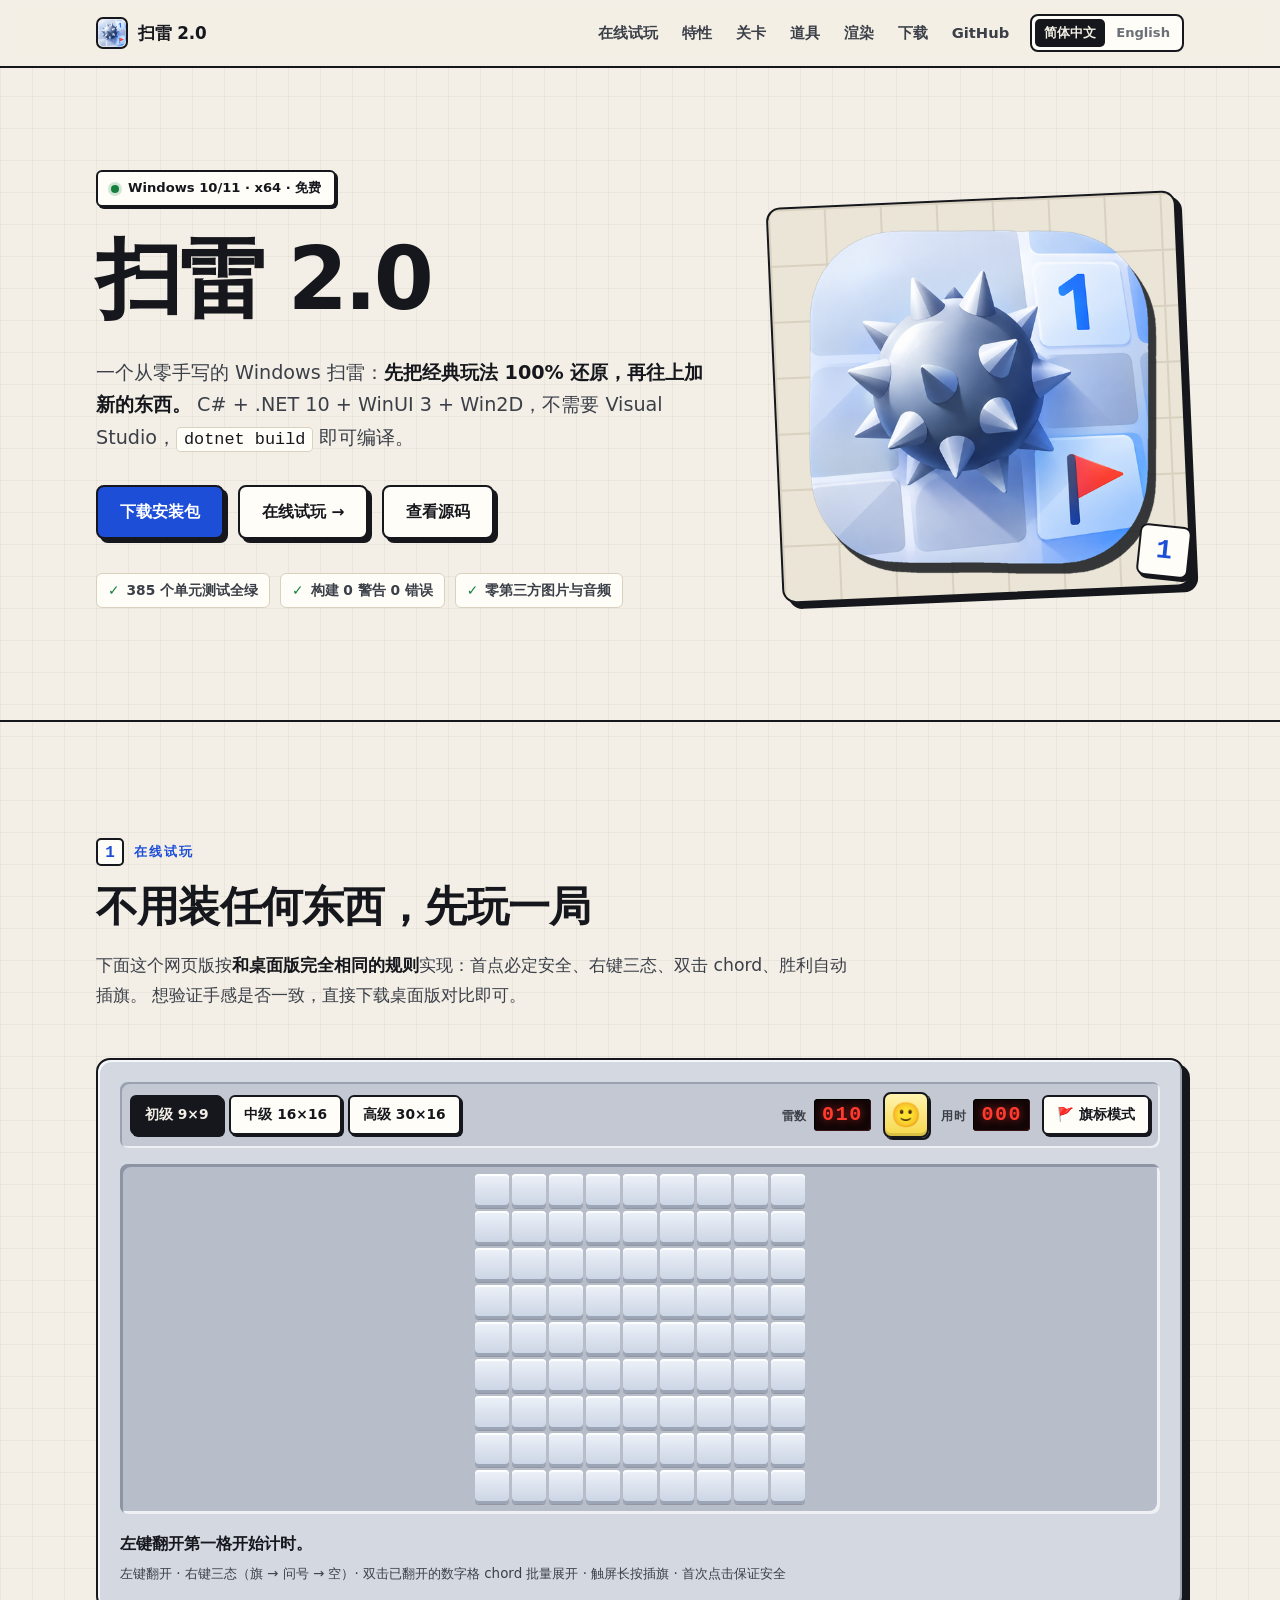
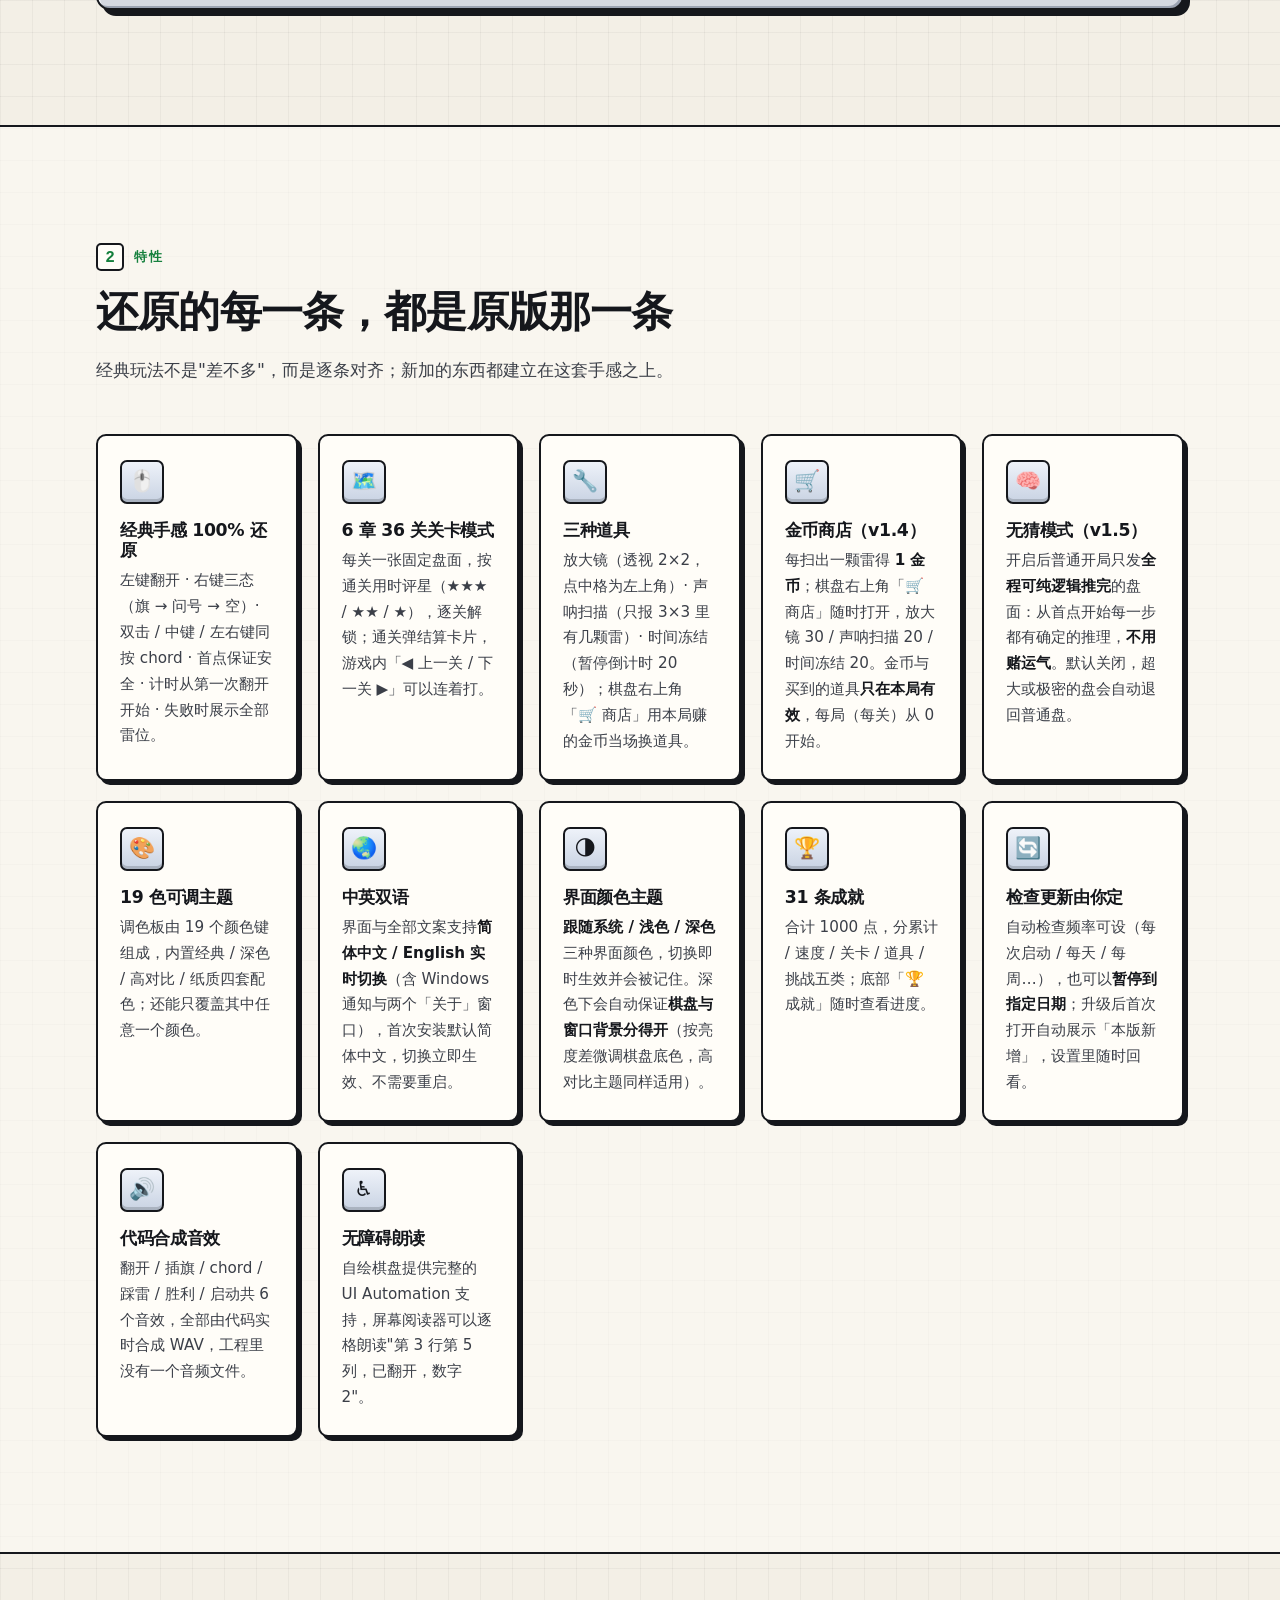
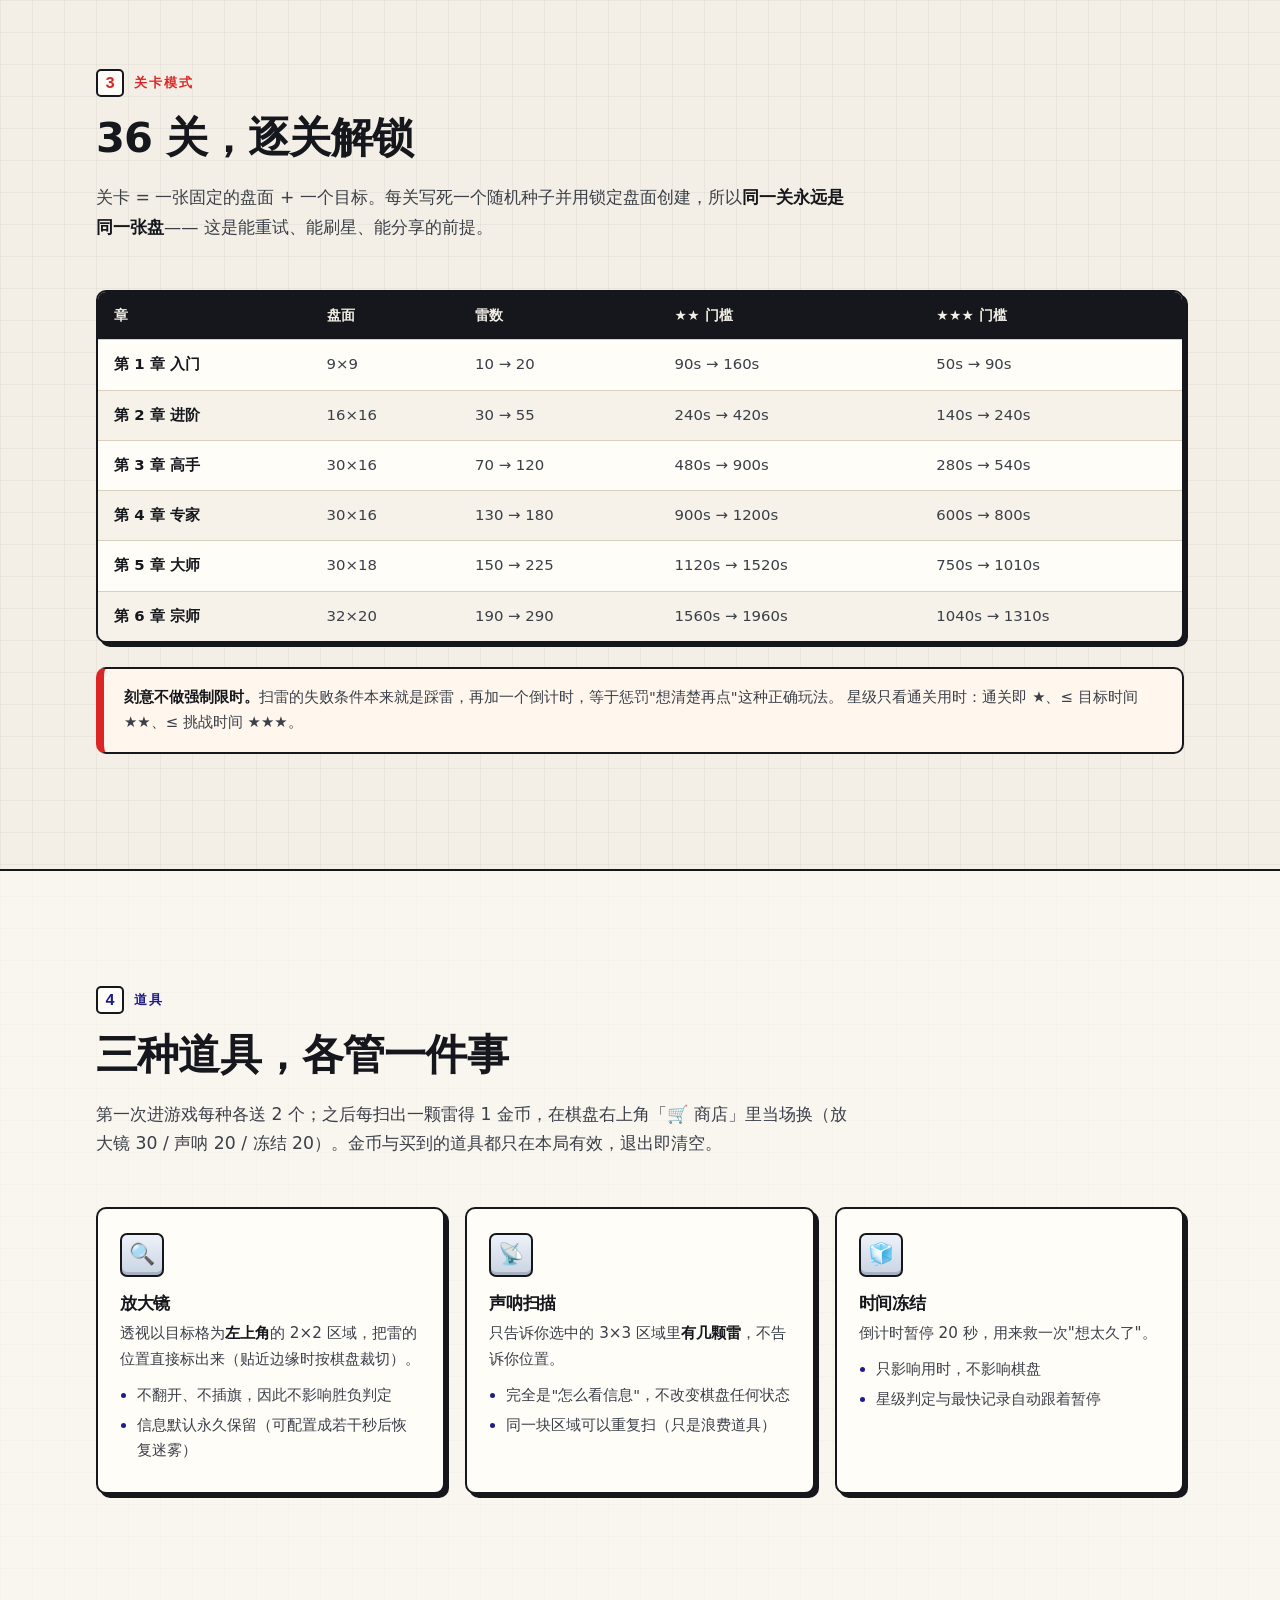
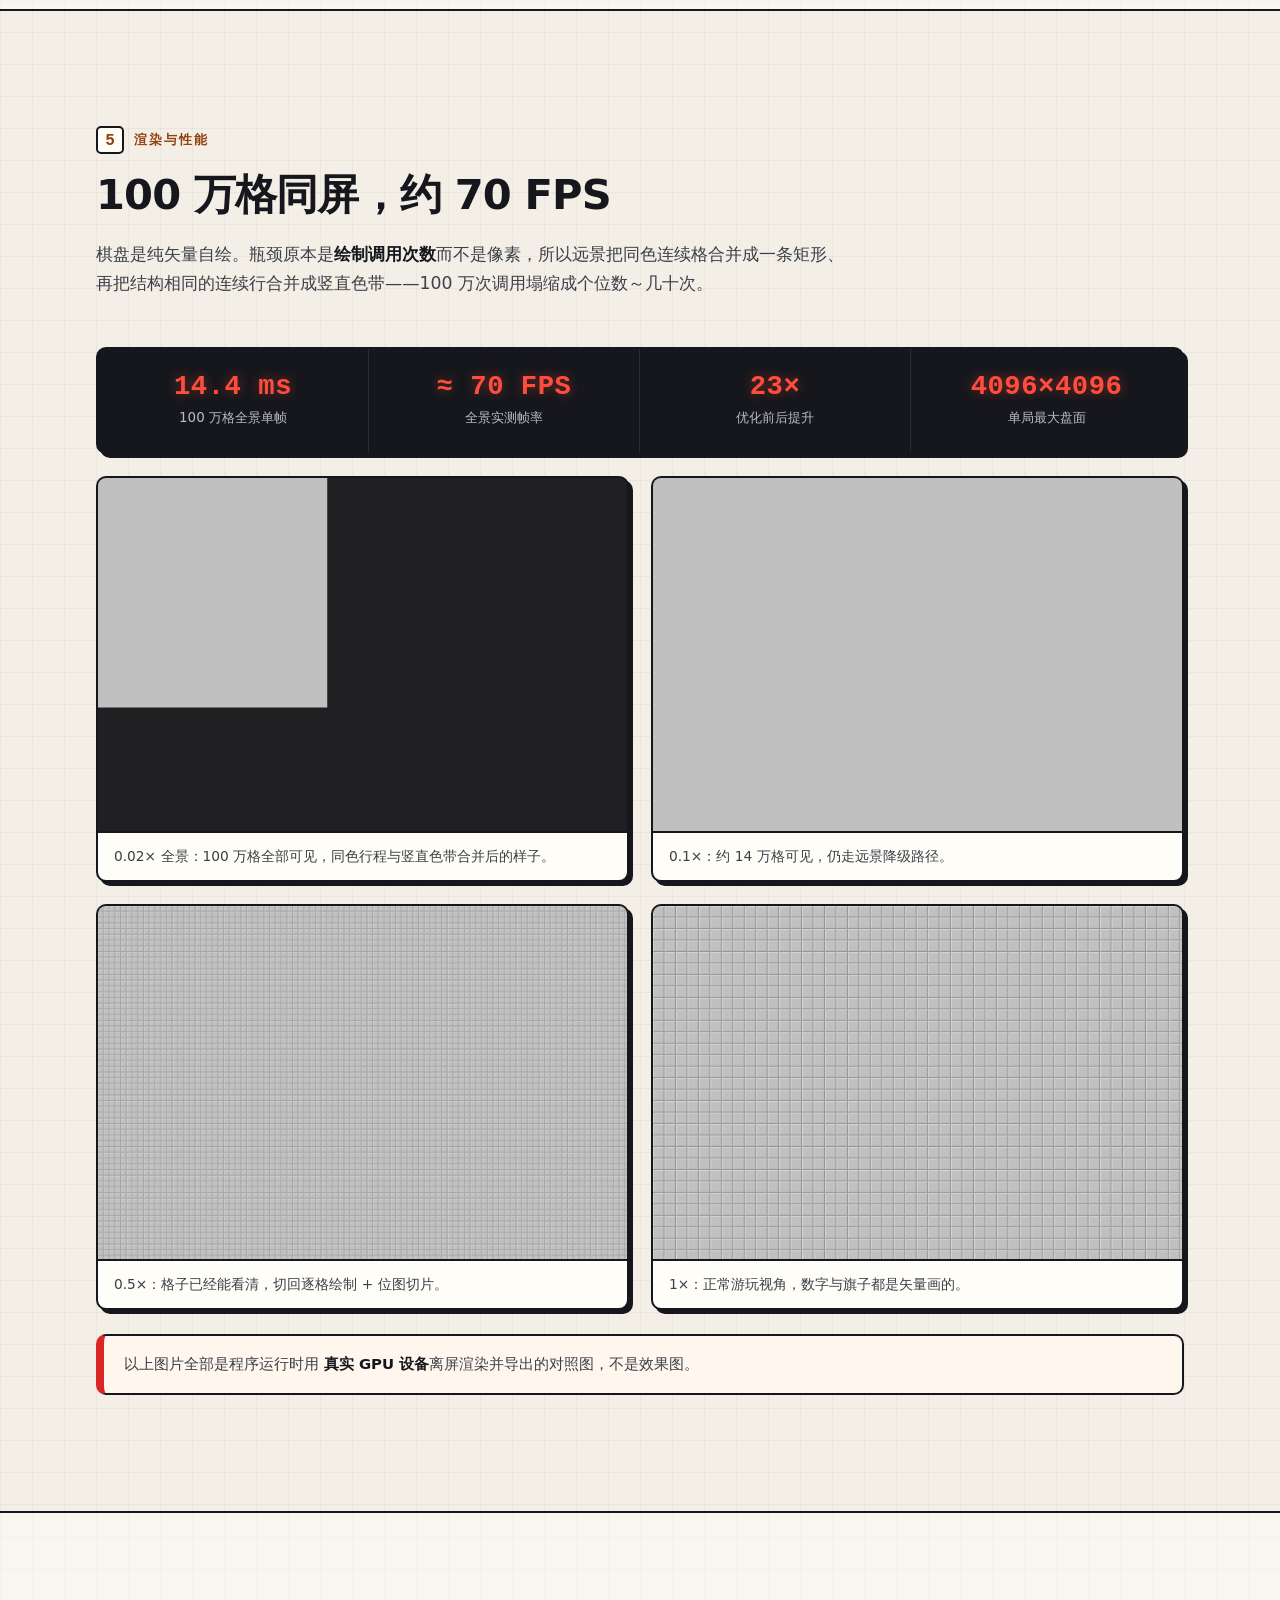
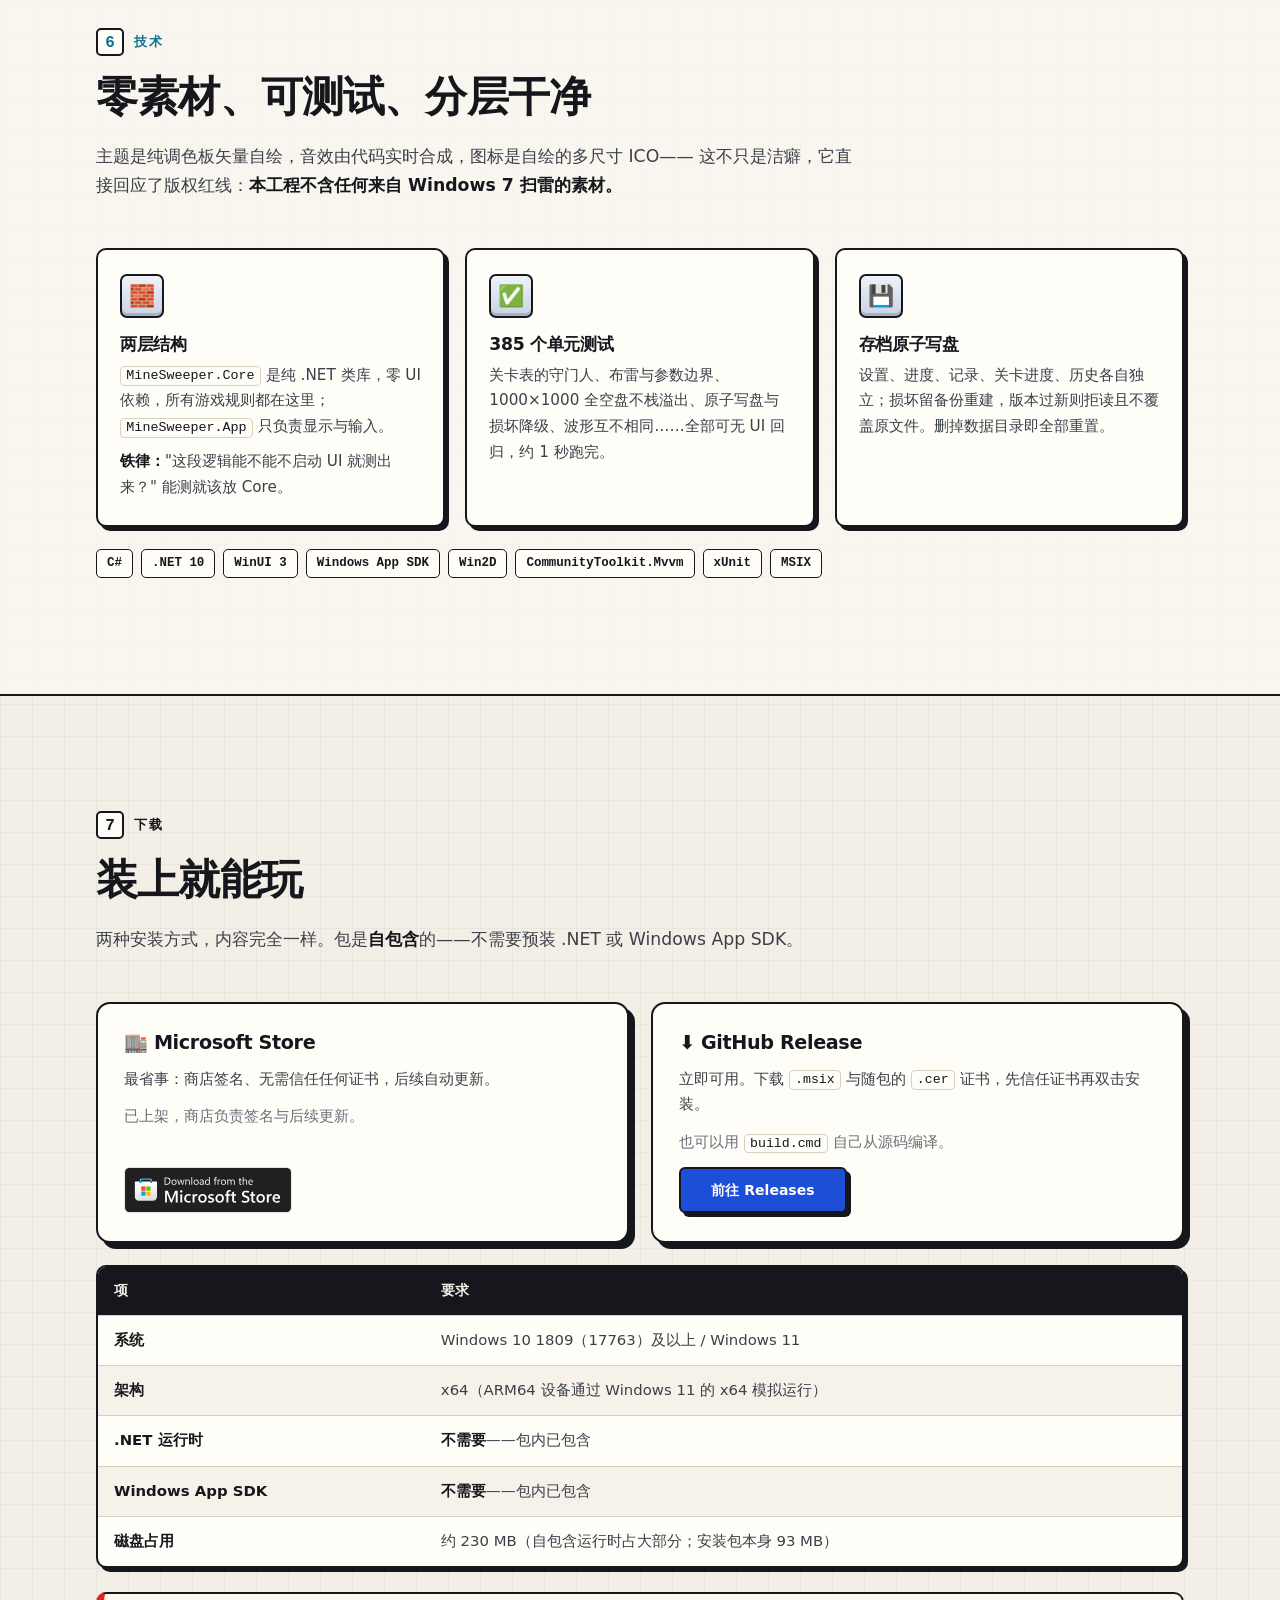
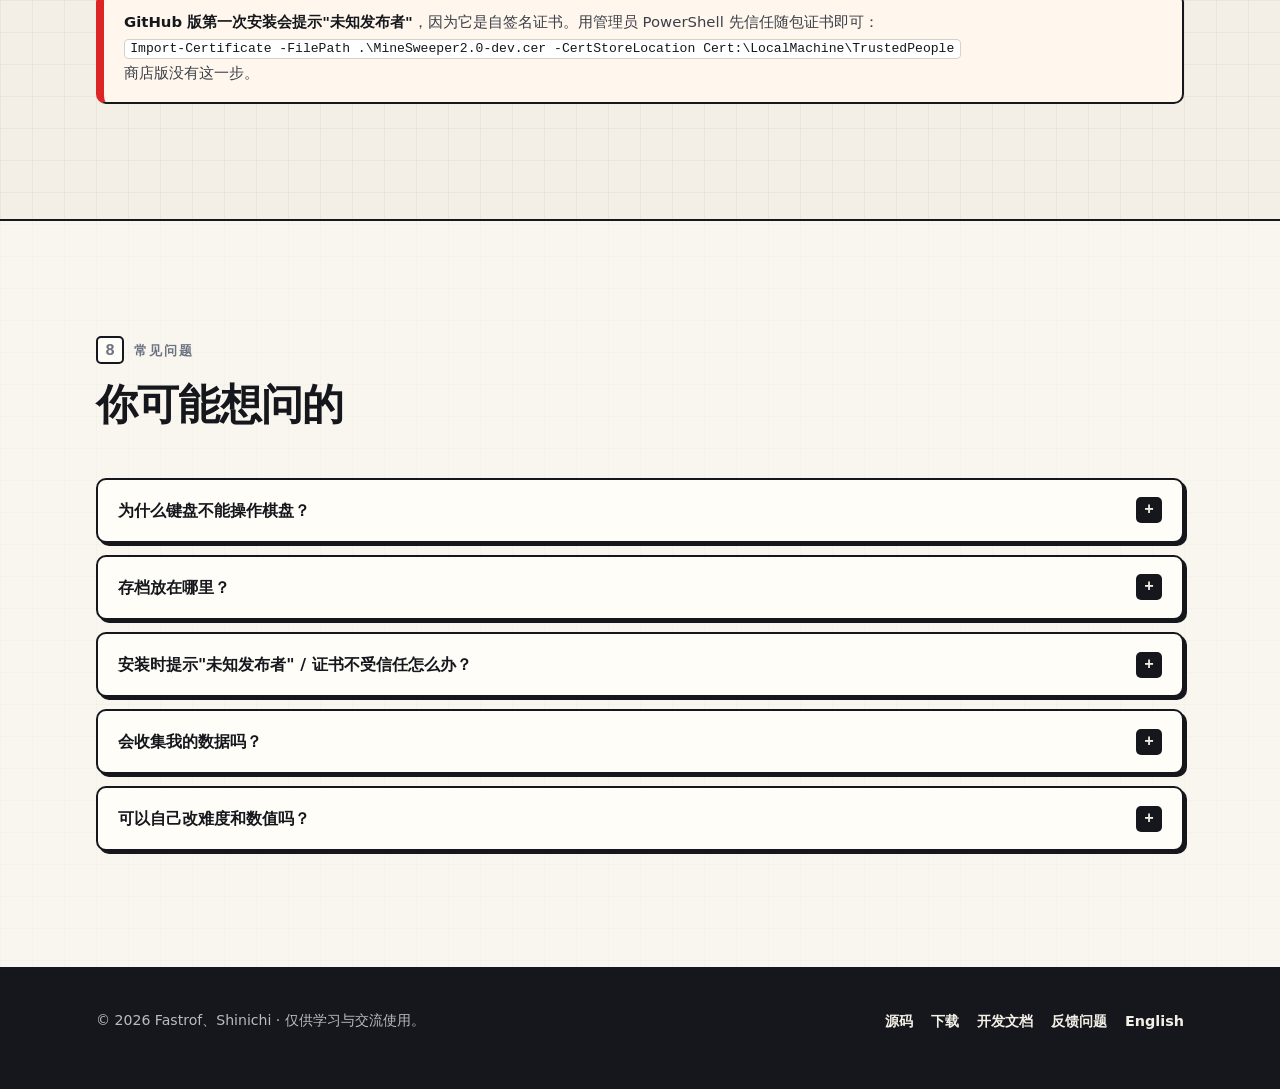
==== commit 66efb6b8: "v1.5：文档与站点更新（无猜模式、385 测试、发布页视觉重做）并统一注释版本" ====
--- a/docs/index.html
+++ b/docs/index.html
@@ -5,8 +5,8 @@
 <meta name="viewport" content="width=device-width, initial-scale=1">
 <title>扫雷 2.0 / MineSweeper 2.0 —— 从零手写的 Windows 扫雷</title>
 <meta name="description" content="扫雷 2.0 是一个从零手写的 Windows 扫雷：经典玩法 100% 还原，另有 6 章 36 关关卡模式、三种道具、金币商店、19 色可调主题与代码合成音效。零第三方素材；仅在检查更新时访问 GitHub 公开接口（可在设置关闭），不收集任何数据。">
-<meta name="theme-color" content="#070d18">
-<meta name="color-scheme" content="dark">
+<meta name="theme-color" content="#f3efe6">
+<meta name="color-scheme" content="light">
 
 <!-- 社交分享 -->
 <meta property="og:type" content="website">
@@ -70,7 +70,7 @@
         </div>
 
         <ul class="hero-stats">
-          <li>360 个单元测试全绿</li>
+          <li>385 个单元测试全绿</li>
           <li>构建 0 警告 0 错误</li>
           <li>零第三方图片与音频</li>
         </ul>
@@ -154,6 +154,12 @@
           <div class="ico" aria-hidden="true">🛒</div>
           <h3>金币商店（v1.4）</h3>
           <p>每扫出一颗雷得 <b>1 金币</b>；棋盘右上角「🛒 商店」随时打开，放大镜 30 / 声呐扫描 20 / 时间冻结 20。金币与买到的道具<b>只在本局有效</b>，每局（每关）从 0 开始。</p>
+        </article>
+
+        <article class="card reveal">
+          <div class="ico" aria-hidden="true">🧠</div>
+          <h3>无猜模式（v1.5）</h3>
+          <p>开启后普通开局只发<b>全程可纯逻辑推完</b>的盘面：从首点开始每一步都有确定的推理，<b>不用赌运气</b>。默认关闭，超大或极密的盘会自动退回普通盘。</p>
         </article>
 
         <article class="card reveal">
@@ -345,7 +351,7 @@
         </article>
         <article class="card reveal">
           <div class="ico" aria-hidden="true">✅</div>
-          <h3>360 个单元测试</h3>
+          <h3>385 个单元测试</h3>
           <p>关卡表的守门人、布雷与参数边界、1000×1000 全空盘不栈溢出、原子写盘与损坏降级、波形互不相同……全部可无 UI 回归，约 1 秒跑完。</p>
         </article>
         <article class="card reveal">
@@ -381,15 +387,19 @@
         <article class="dl-card reveal">
           <h3>🏬 Microsoft Store</h3>
           <p>最省事：商店签名、无需信任任何证书，后续自动更新。</p>
-          <a class="btn btn--primary" href="https://apps.microsoft.com/detail/9NKR2M2ZDDL3" target="_blank" rel="noopener">前往 Microsoft Store</a>
           <p class="dl-note">已上架，商店负责签名与后续更新。</p>
+          <!-- 商店已上架：徽章与 GitHub 按钮同尺寸(161×44)，在下载卡片底部对齐。 -->
+          <a class="store-badge" href="https://apps.microsoft.com/detail/9NKR2M2ZDDL3" target="_blank" rel="noopener"
+             aria-label="Download from the Microsoft Store">
+            <img src="assets/svg/ms-store-badge.svg" alt="Download from the Microsoft Store" width="161" height="44">
+          </a>
         </article>
 
         <article class="dl-card reveal">
           <h3>⬇️ GitHub Release</h3>
           <p>立即可用。下载 <code>.msix</code> 与随包的 <code>.cer</code> 证书，先信任证书再双击安装。</p>
-          <a class="btn btn--primary" href="https://github.com/Fastrof/Minesweeper2.0/releases" target="_blank" rel="noopener">前往 Releases</a>
           <p class="dl-note">也可以用 <code>build.cmd</code> 自己从源码编译。</p>
+          <a class="btn btn--primary dl-badge-btn" href="https://github.com/Fastrof/Minesweeper2.0/releases" target="_blank" rel="noopener">前往 Releases</a>
         </article>
       </div>
 
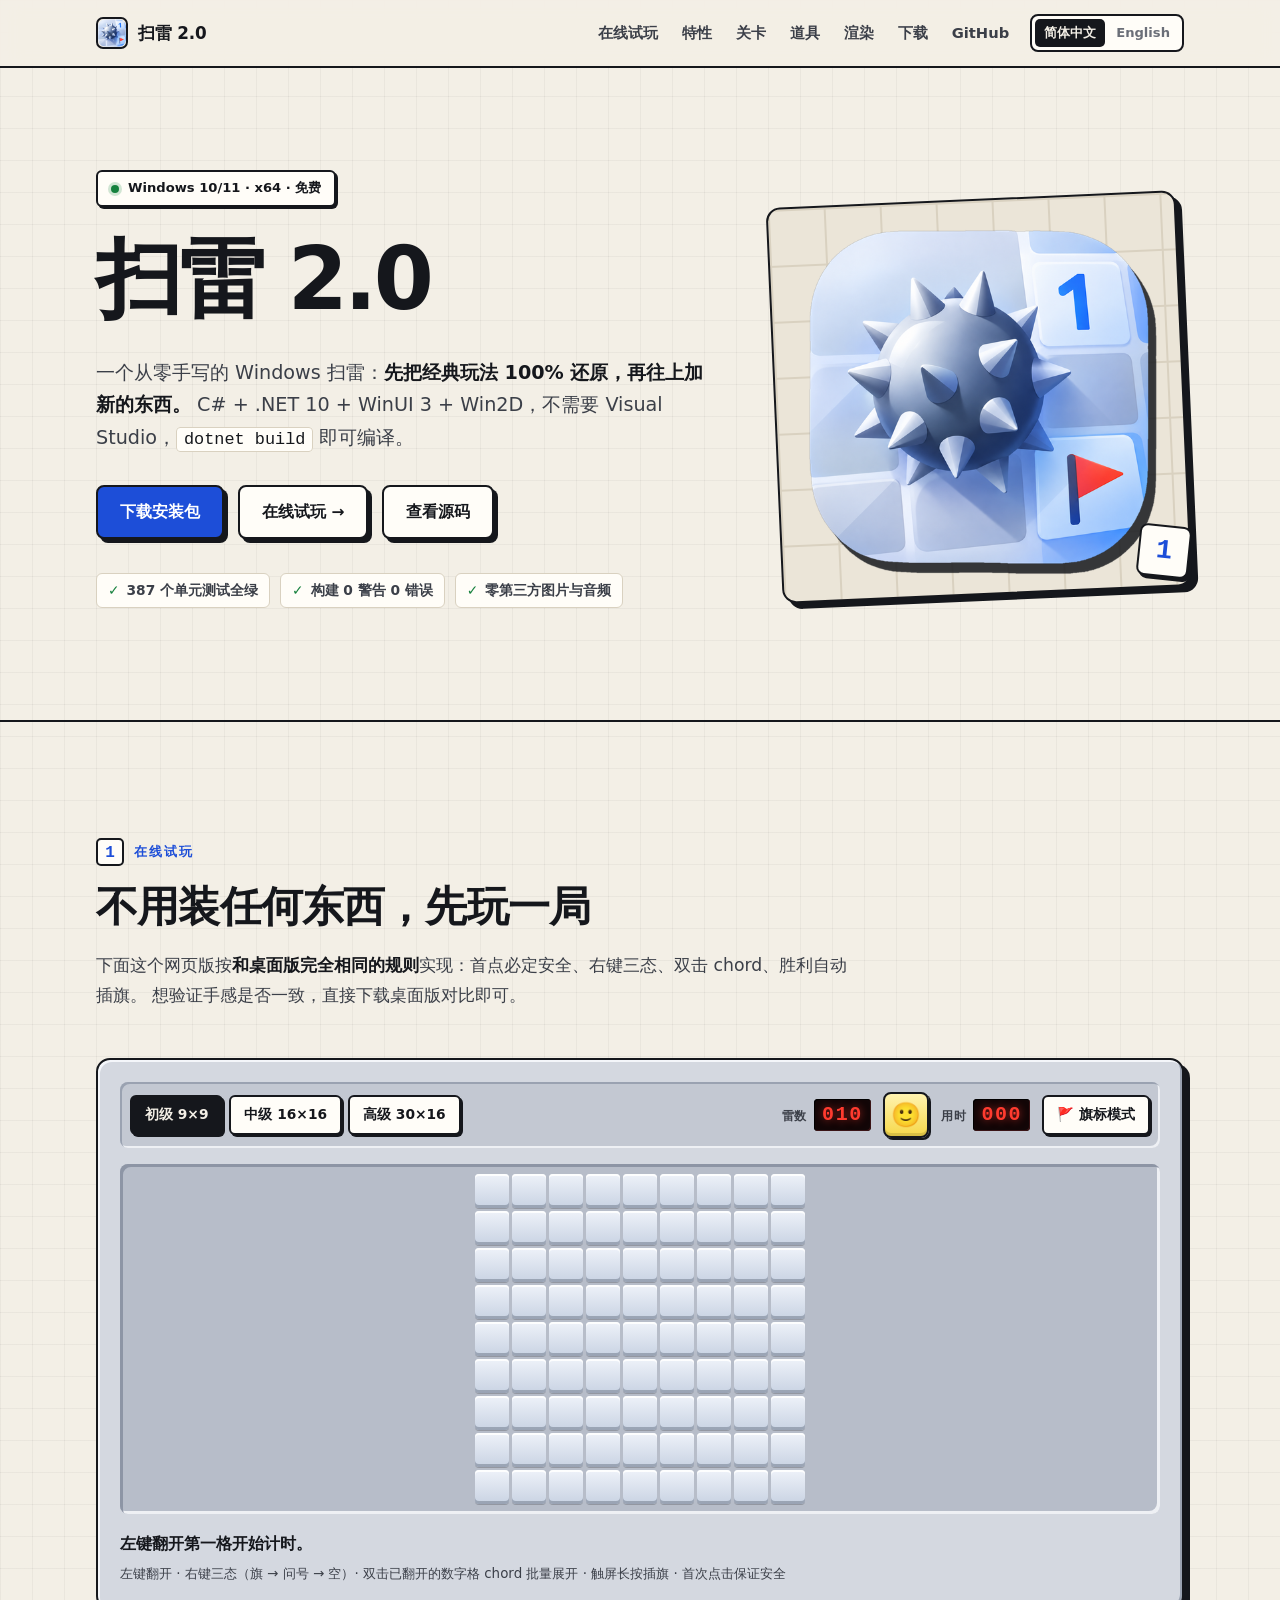
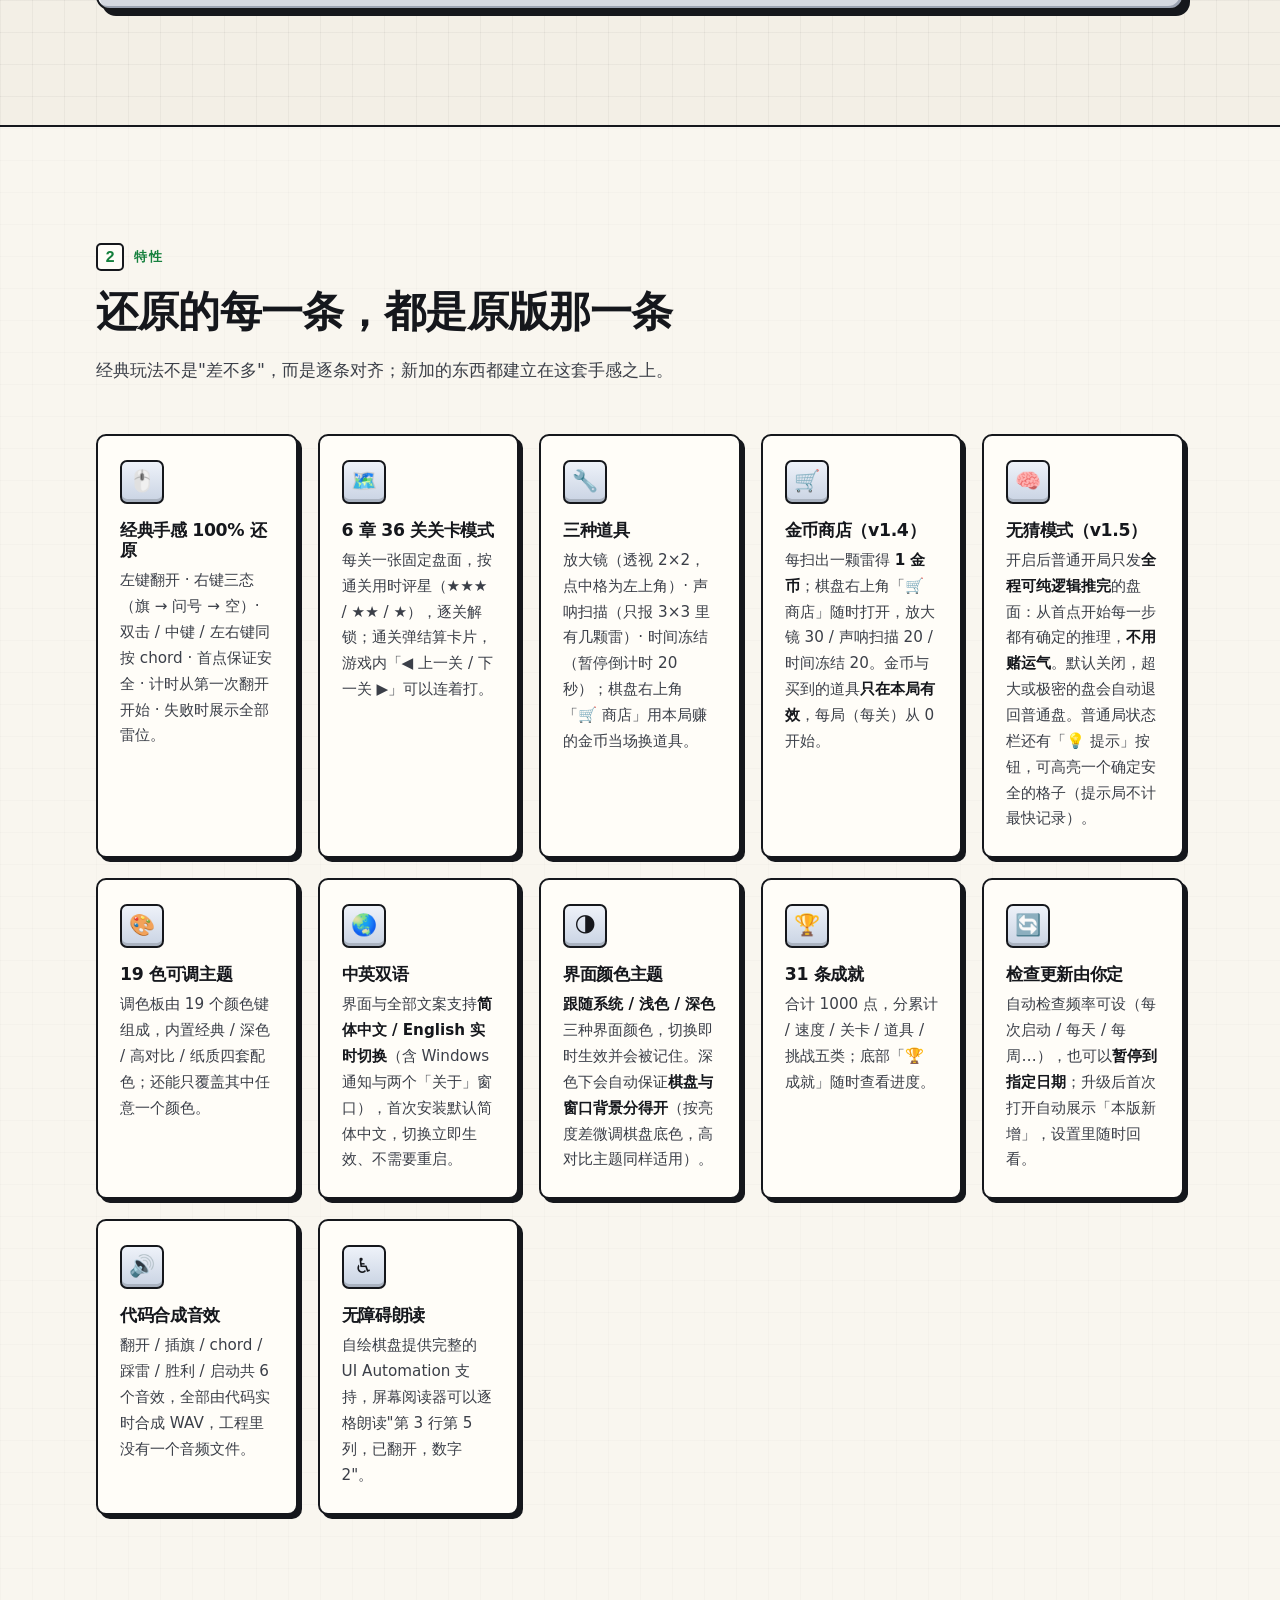
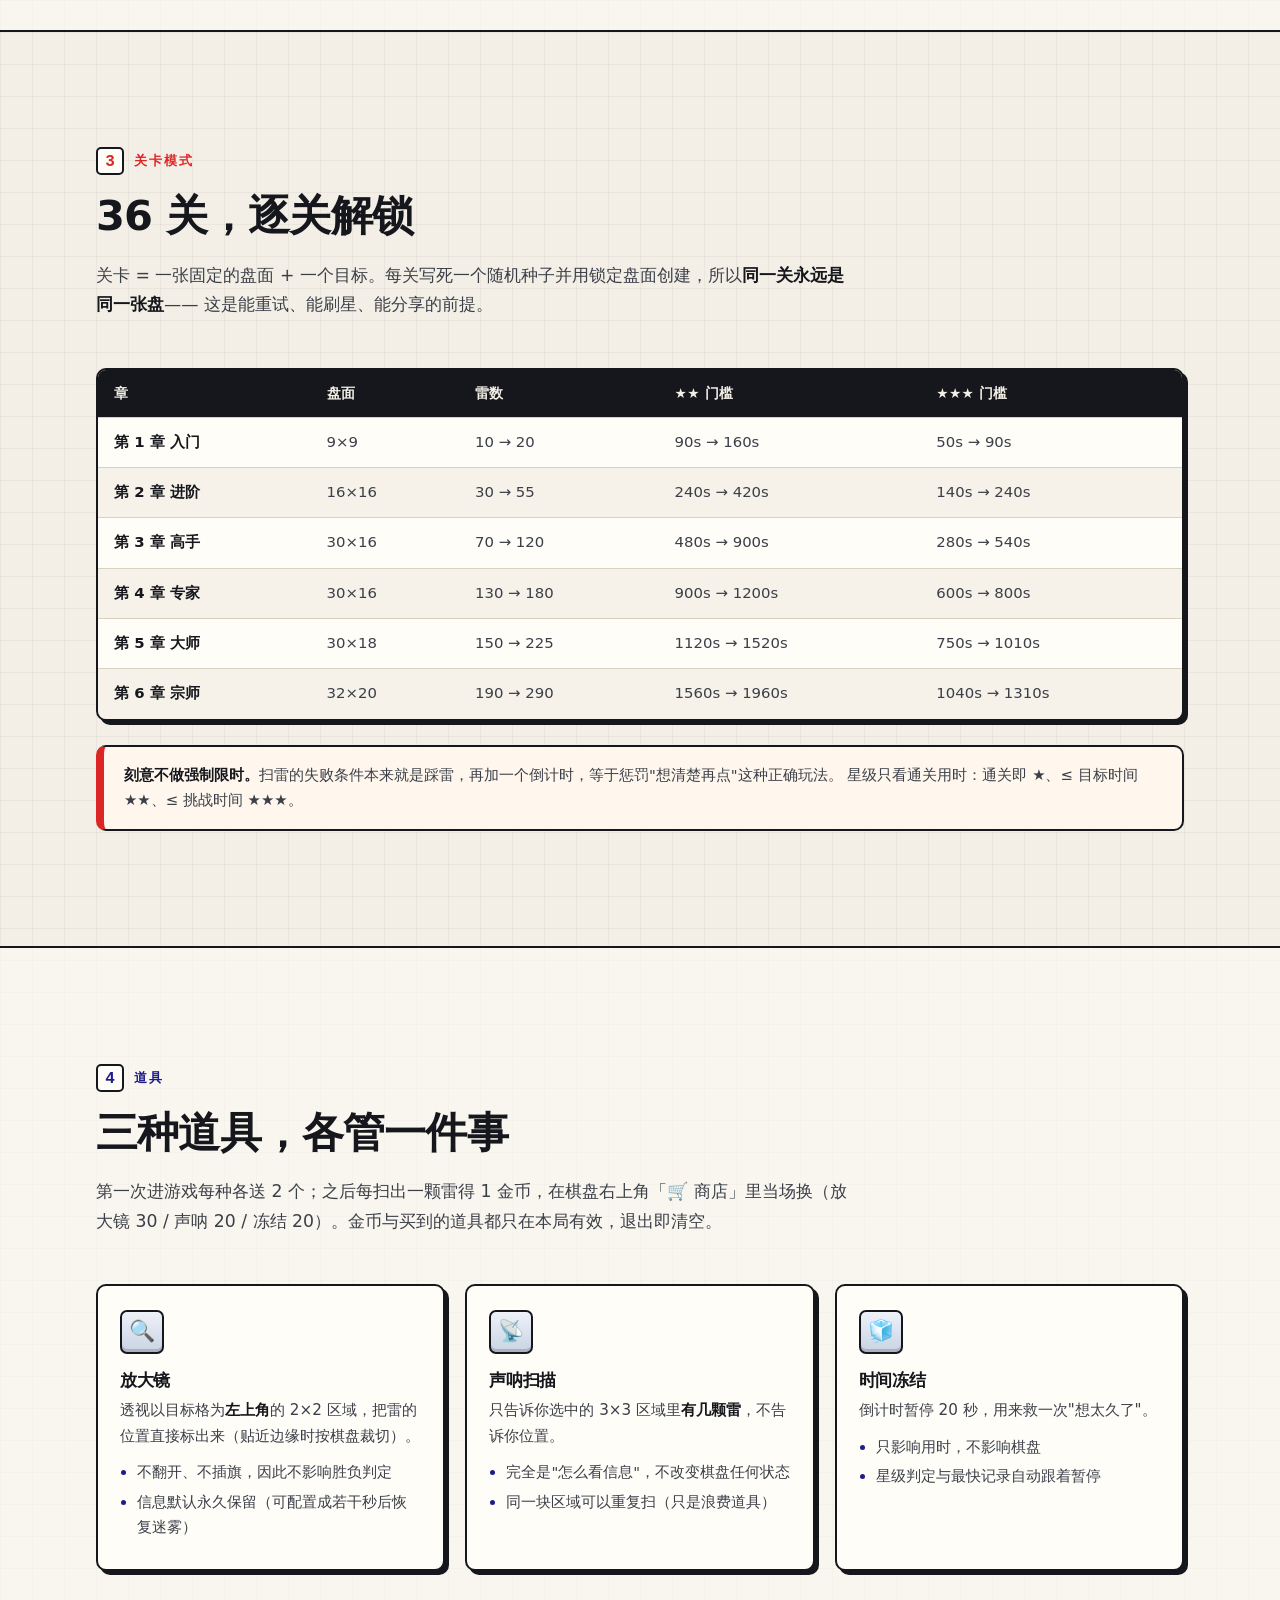
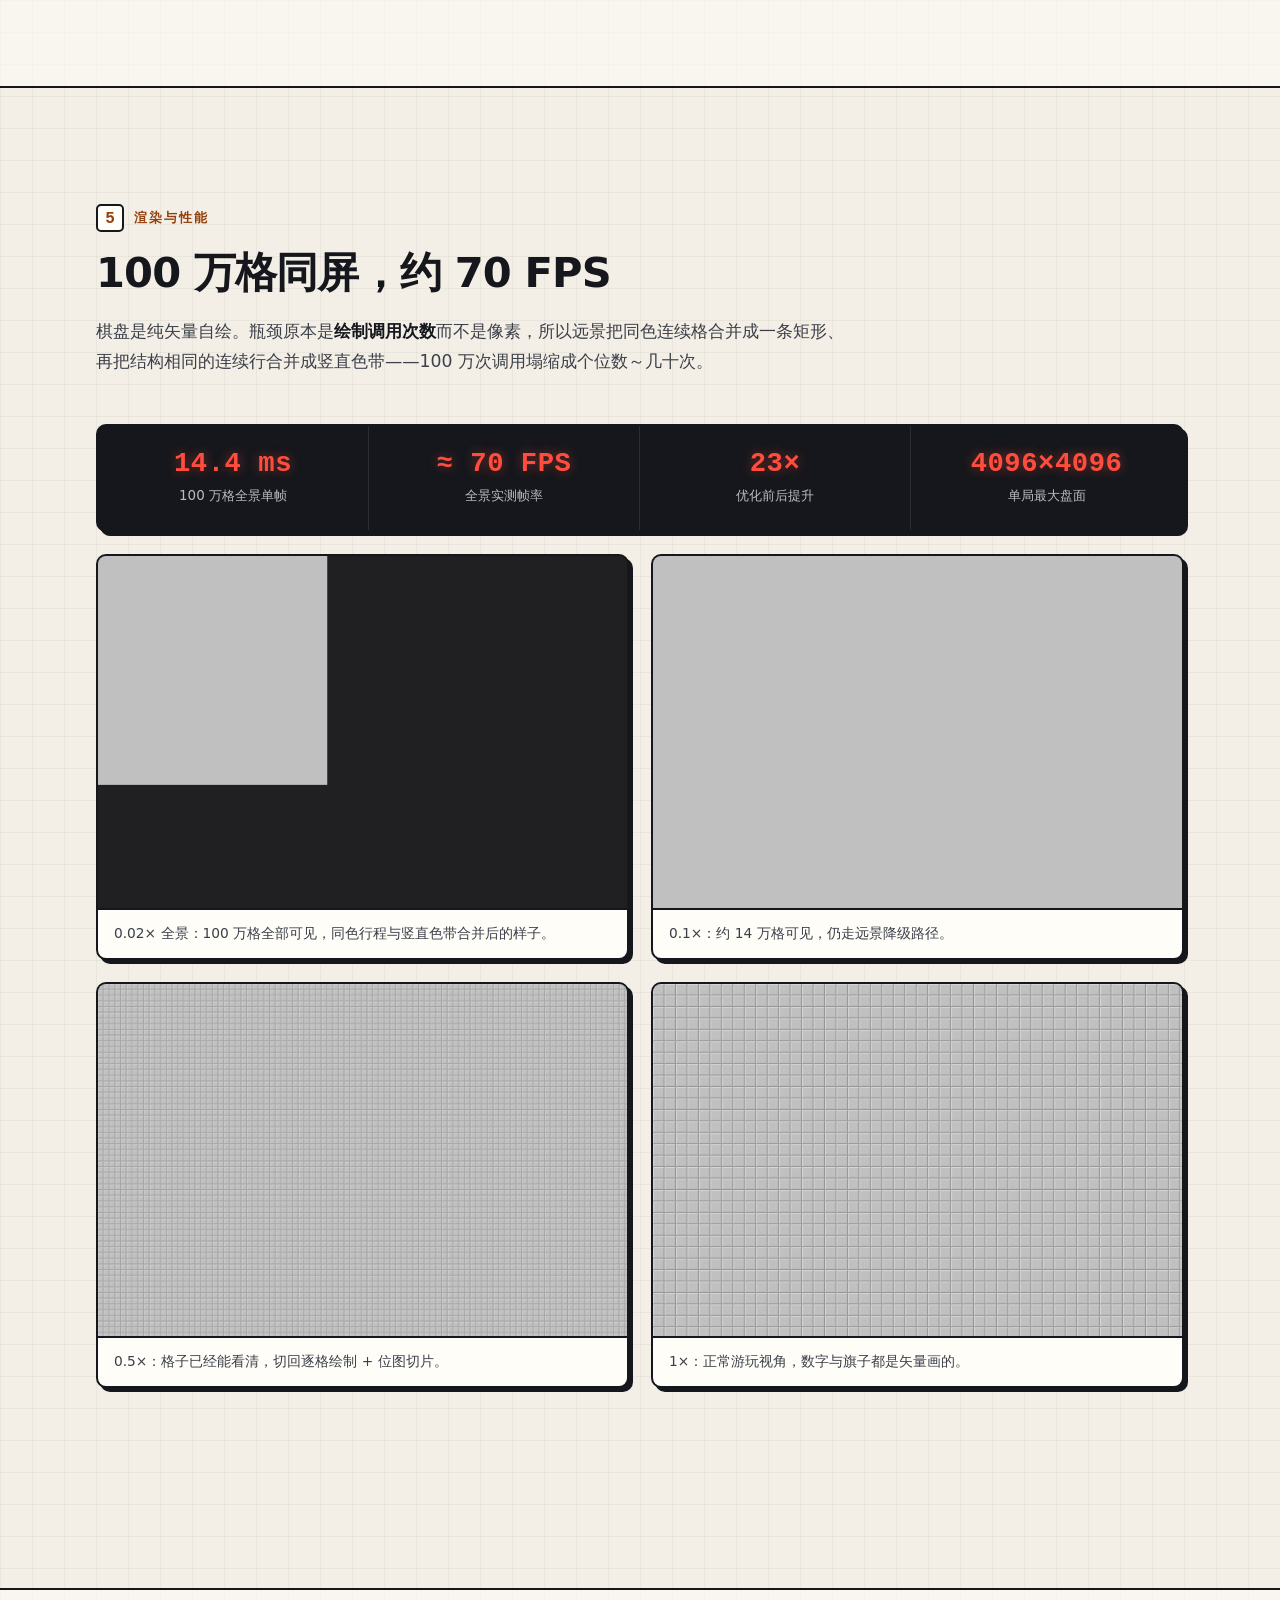
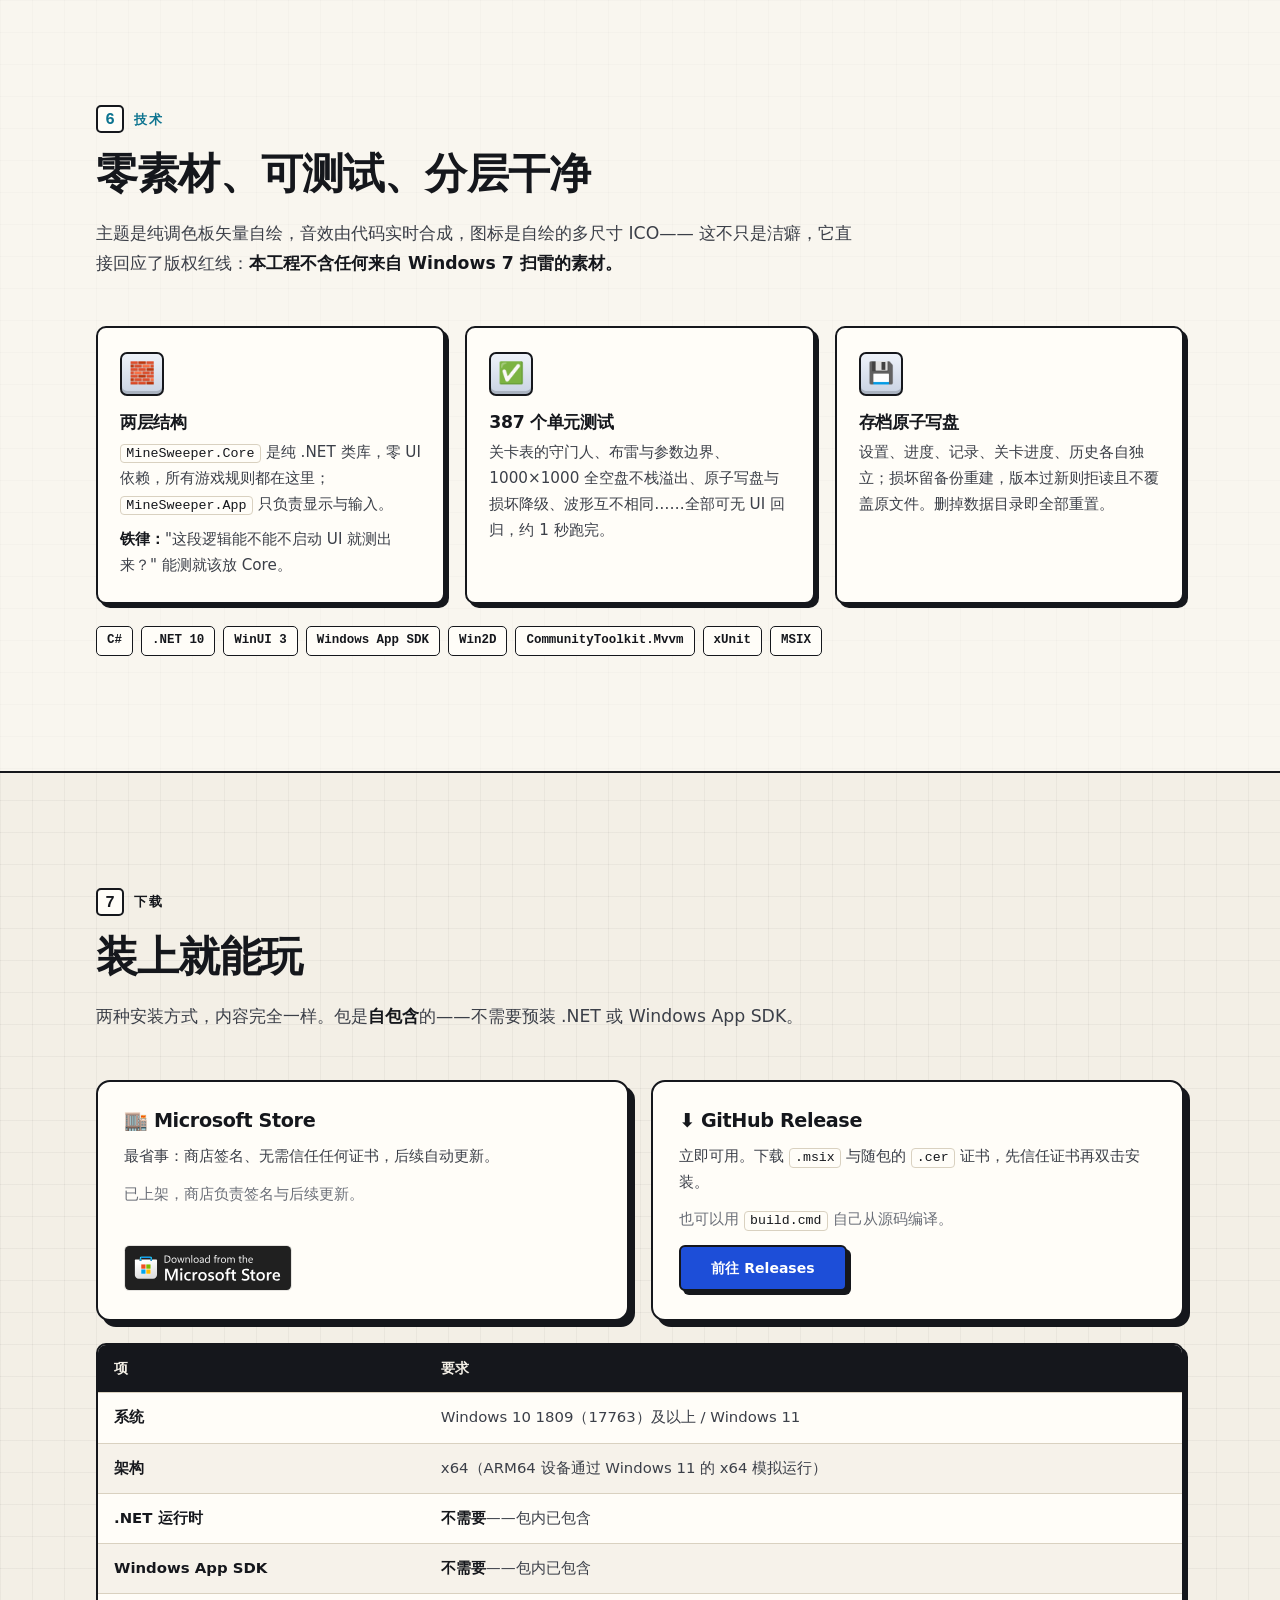
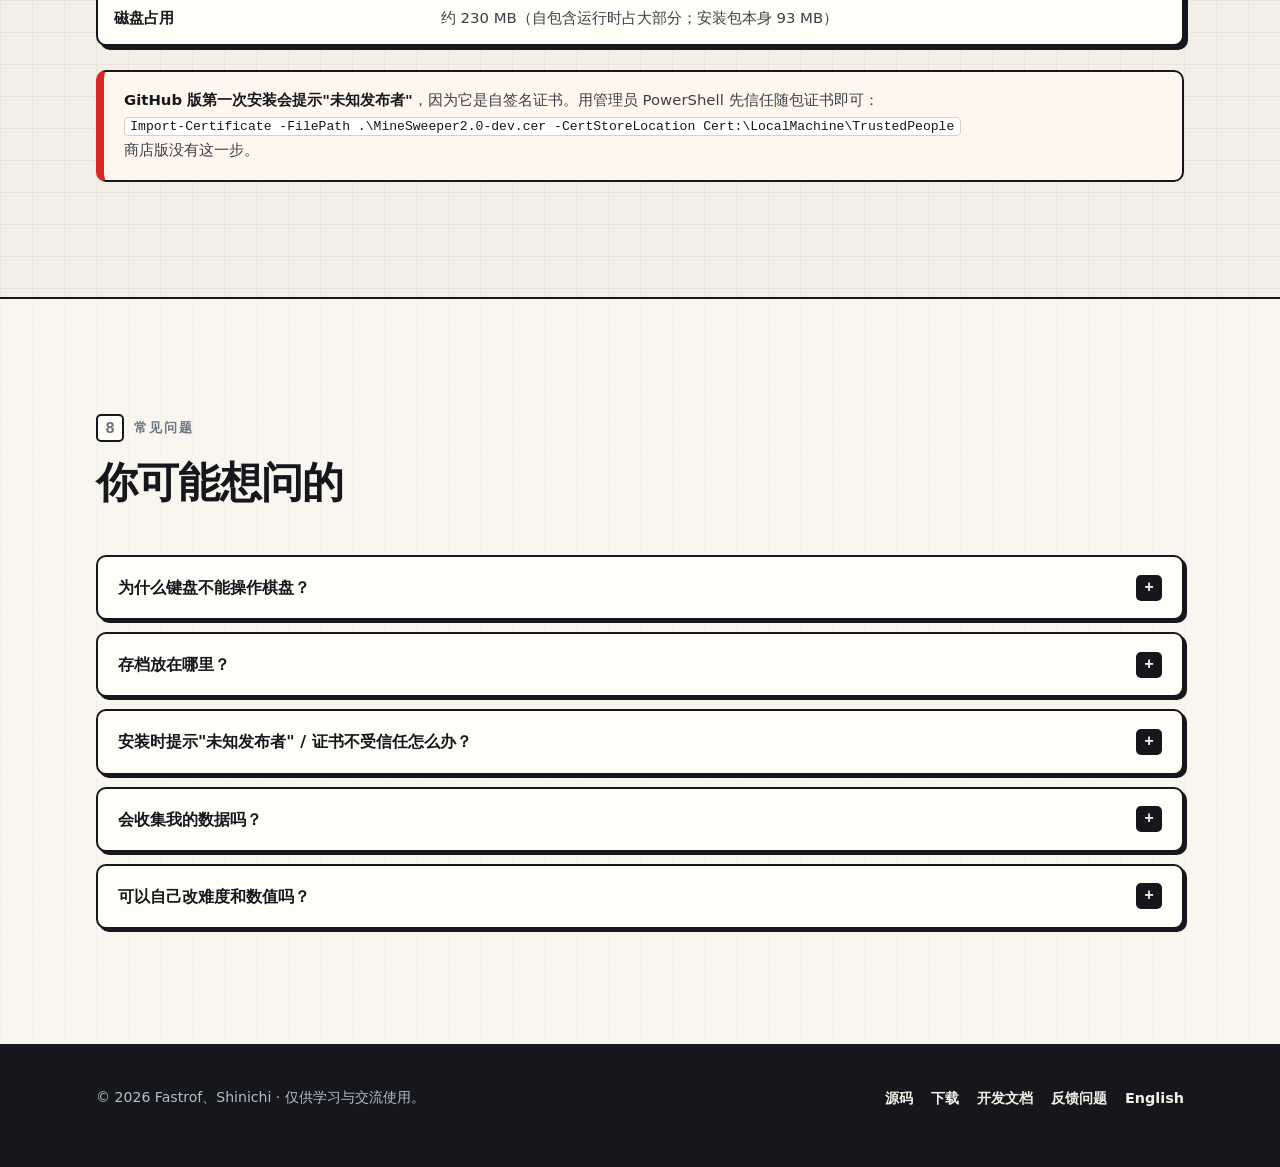
==== commit 043c577c: "v1.5：提示按钮、提示/无猜局记录口径、三开关持久化、无猜生成超时兜底；文档与站点同步 387" ====
--- a/docs/index.html
+++ b/docs/index.html
@@ -70,7 +70,7 @@
         </div>
 
         <ul class="hero-stats">
-          <li>385 个单元测试全绿</li>
+          <li>387 个单元测试全绿</li>
           <li>构建 0 警告 0 错误</li>
           <li>零第三方图片与音频</li>
         </ul>
@@ -159,7 +159,7 @@
         <article class="card reveal">
           <div class="ico" aria-hidden="true">🧠</div>
           <h3>无猜模式（v1.5）</h3>
-          <p>开启后普通开局只发<b>全程可纯逻辑推完</b>的盘面：从首点开始每一步都有确定的推理，<b>不用赌运气</b>。默认关闭，超大或极密的盘会自动退回普通盘。</p>
+          <p>开启后普通开局只发<b>全程可纯逻辑推完</b>的盘面：从首点开始每一步都有确定的推理，<b>不用赌运气</b>。默认关闭，超大或极密的盘会自动退回普通盘。普通局状态栏还有「💡 提示」按钮，可高亮一个确定安全的格子（提示局不计最快记录）。</p>
         </article>
 
         <article class="card reveal">
@@ -351,7 +351,7 @@
         </article>
         <article class="card reveal">
           <div class="ico" aria-hidden="true">✅</div>
-          <h3>385 个单元测试</h3>
+          <h3>387 个单元测试</h3>
           <p>关卡表的守门人、布雷与参数边界、1000×1000 全空盘不栈溢出、原子写盘与损坏降级、波形互不相同……全部可无 UI 回归，约 1 秒跑完。</p>
         </article>
         <article class="card reveal">
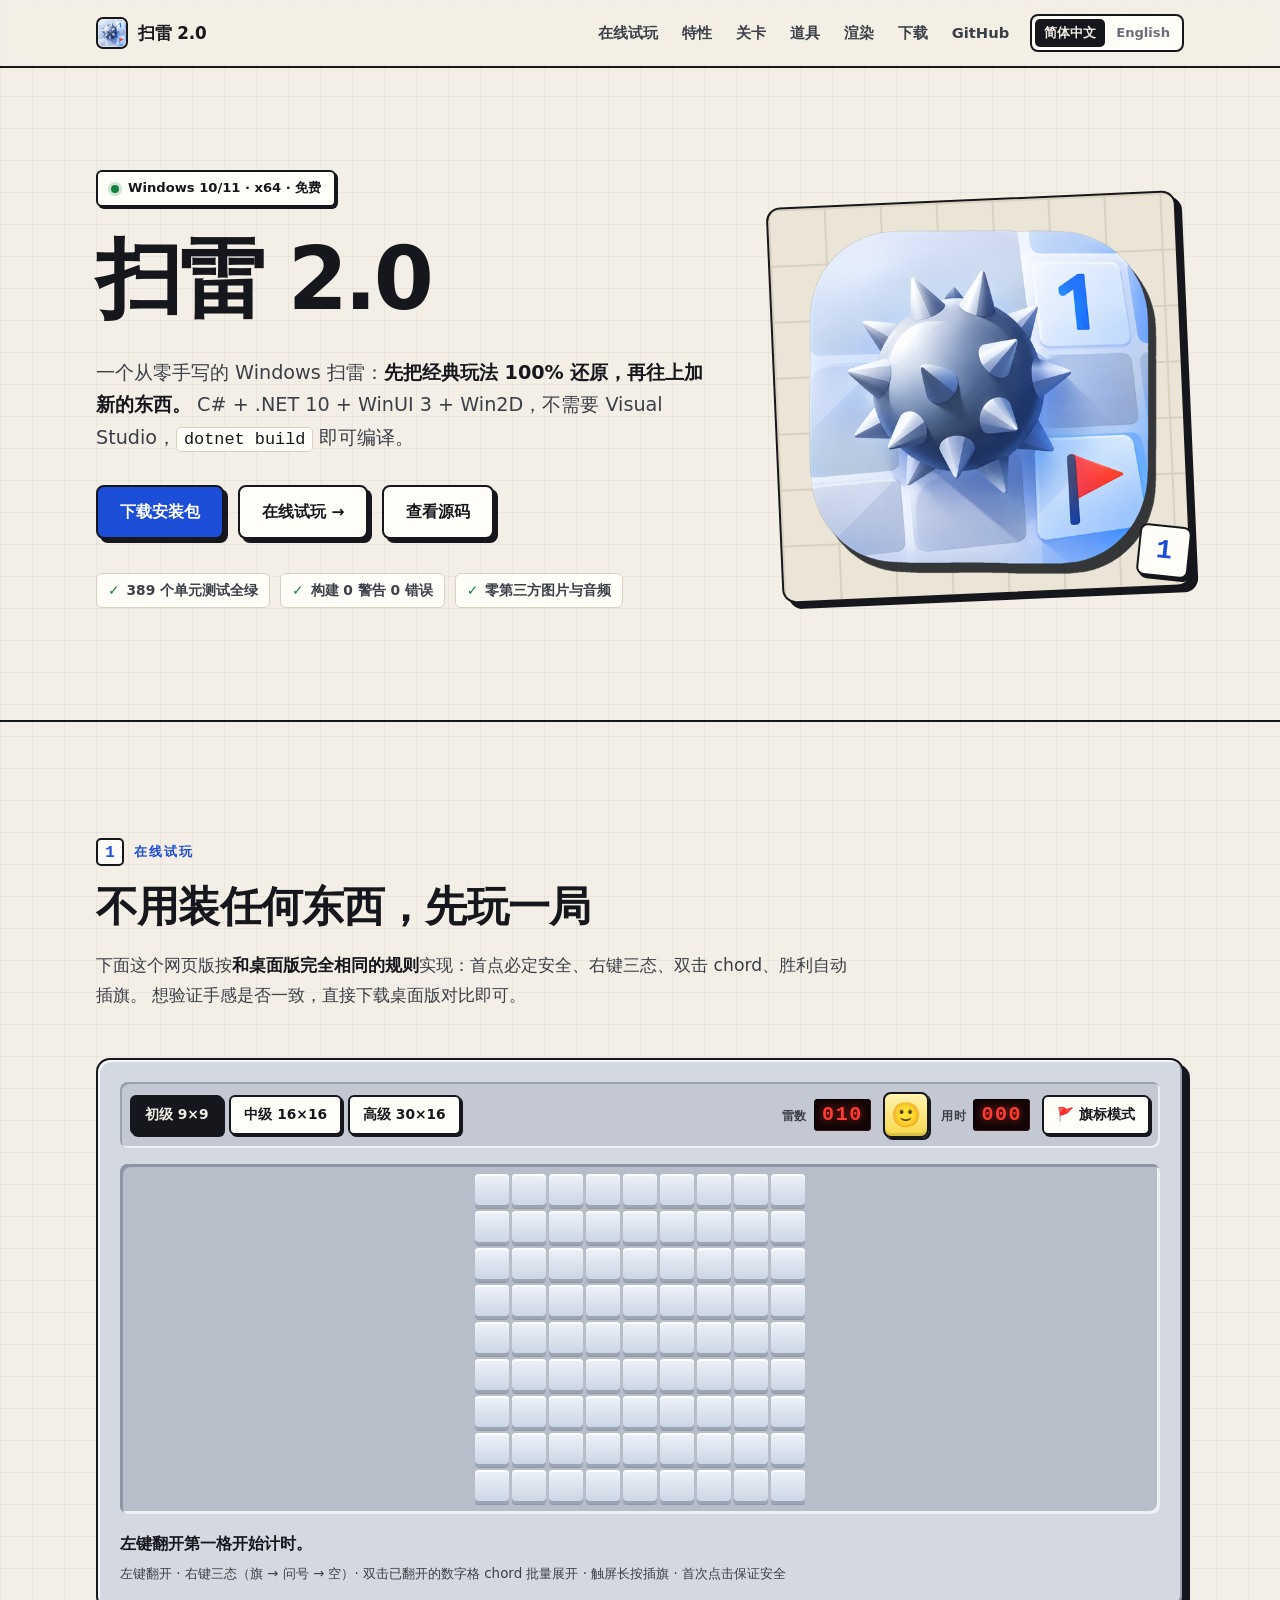
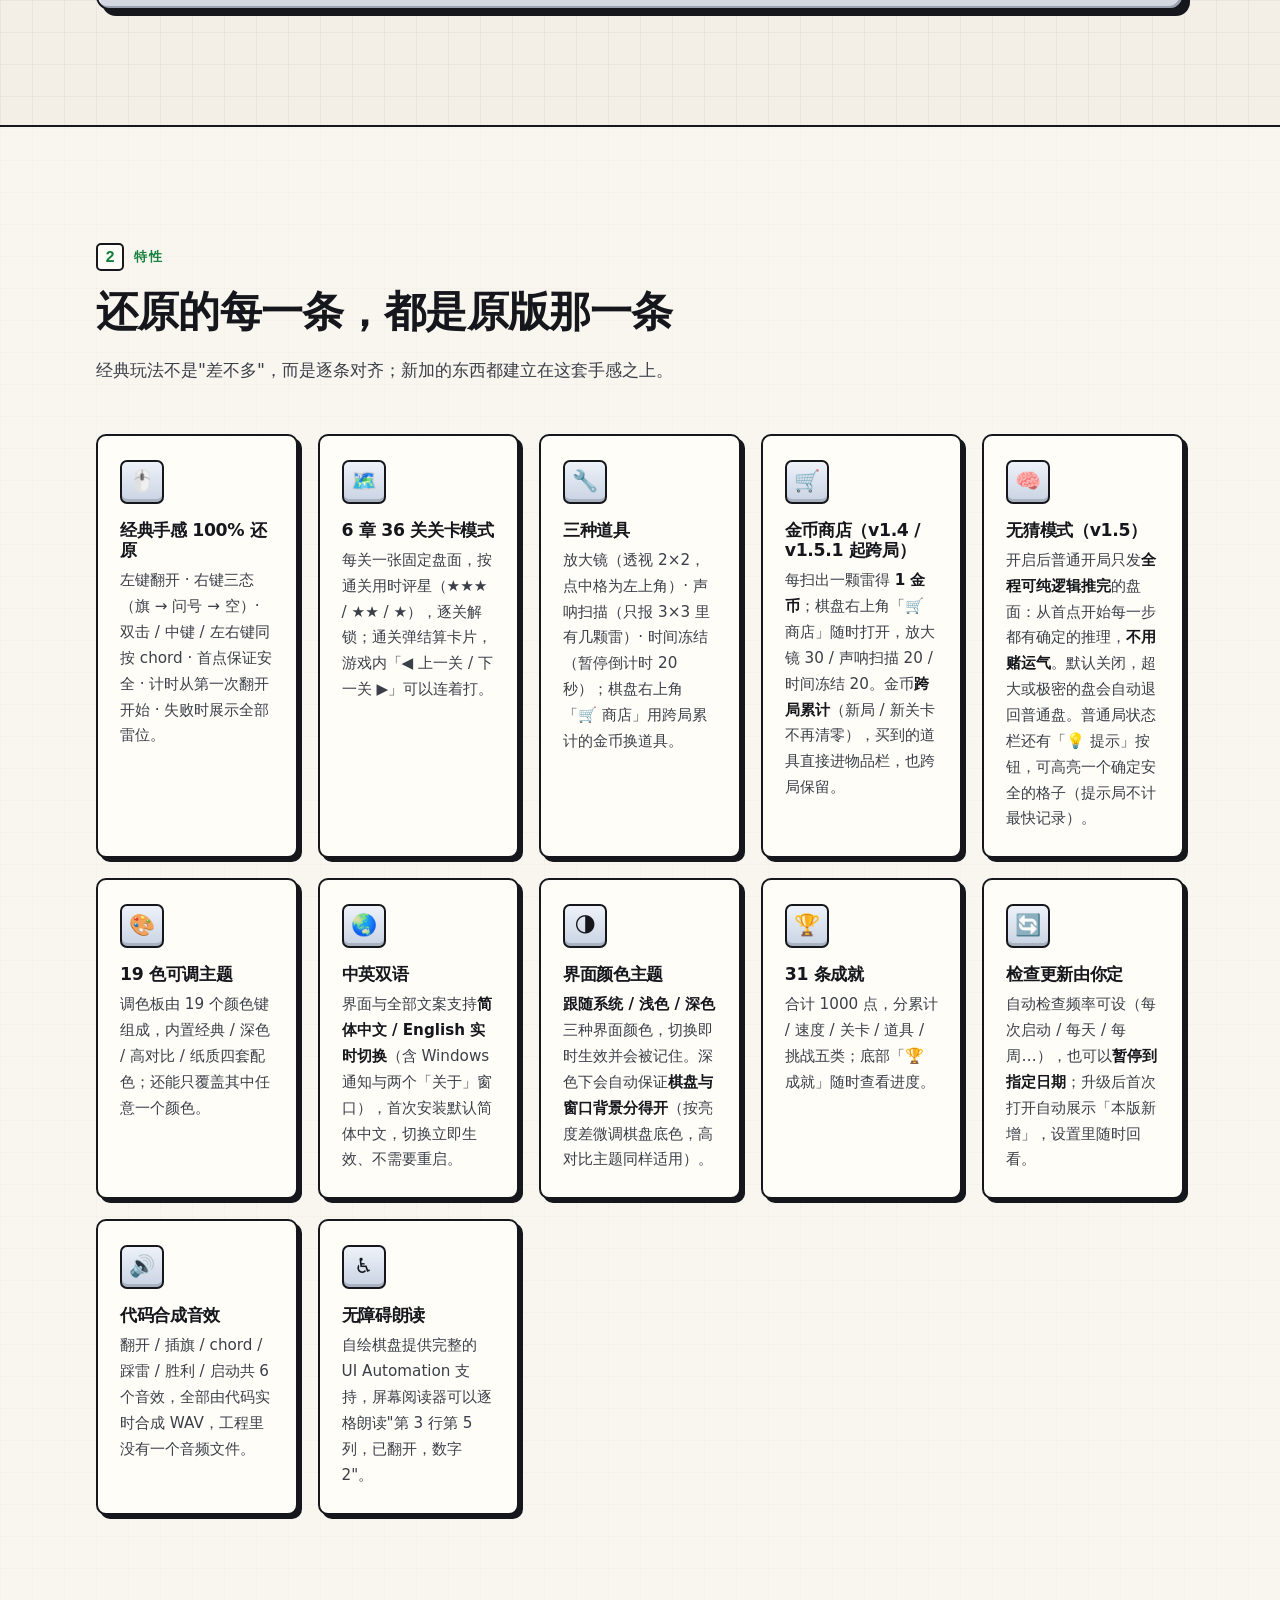
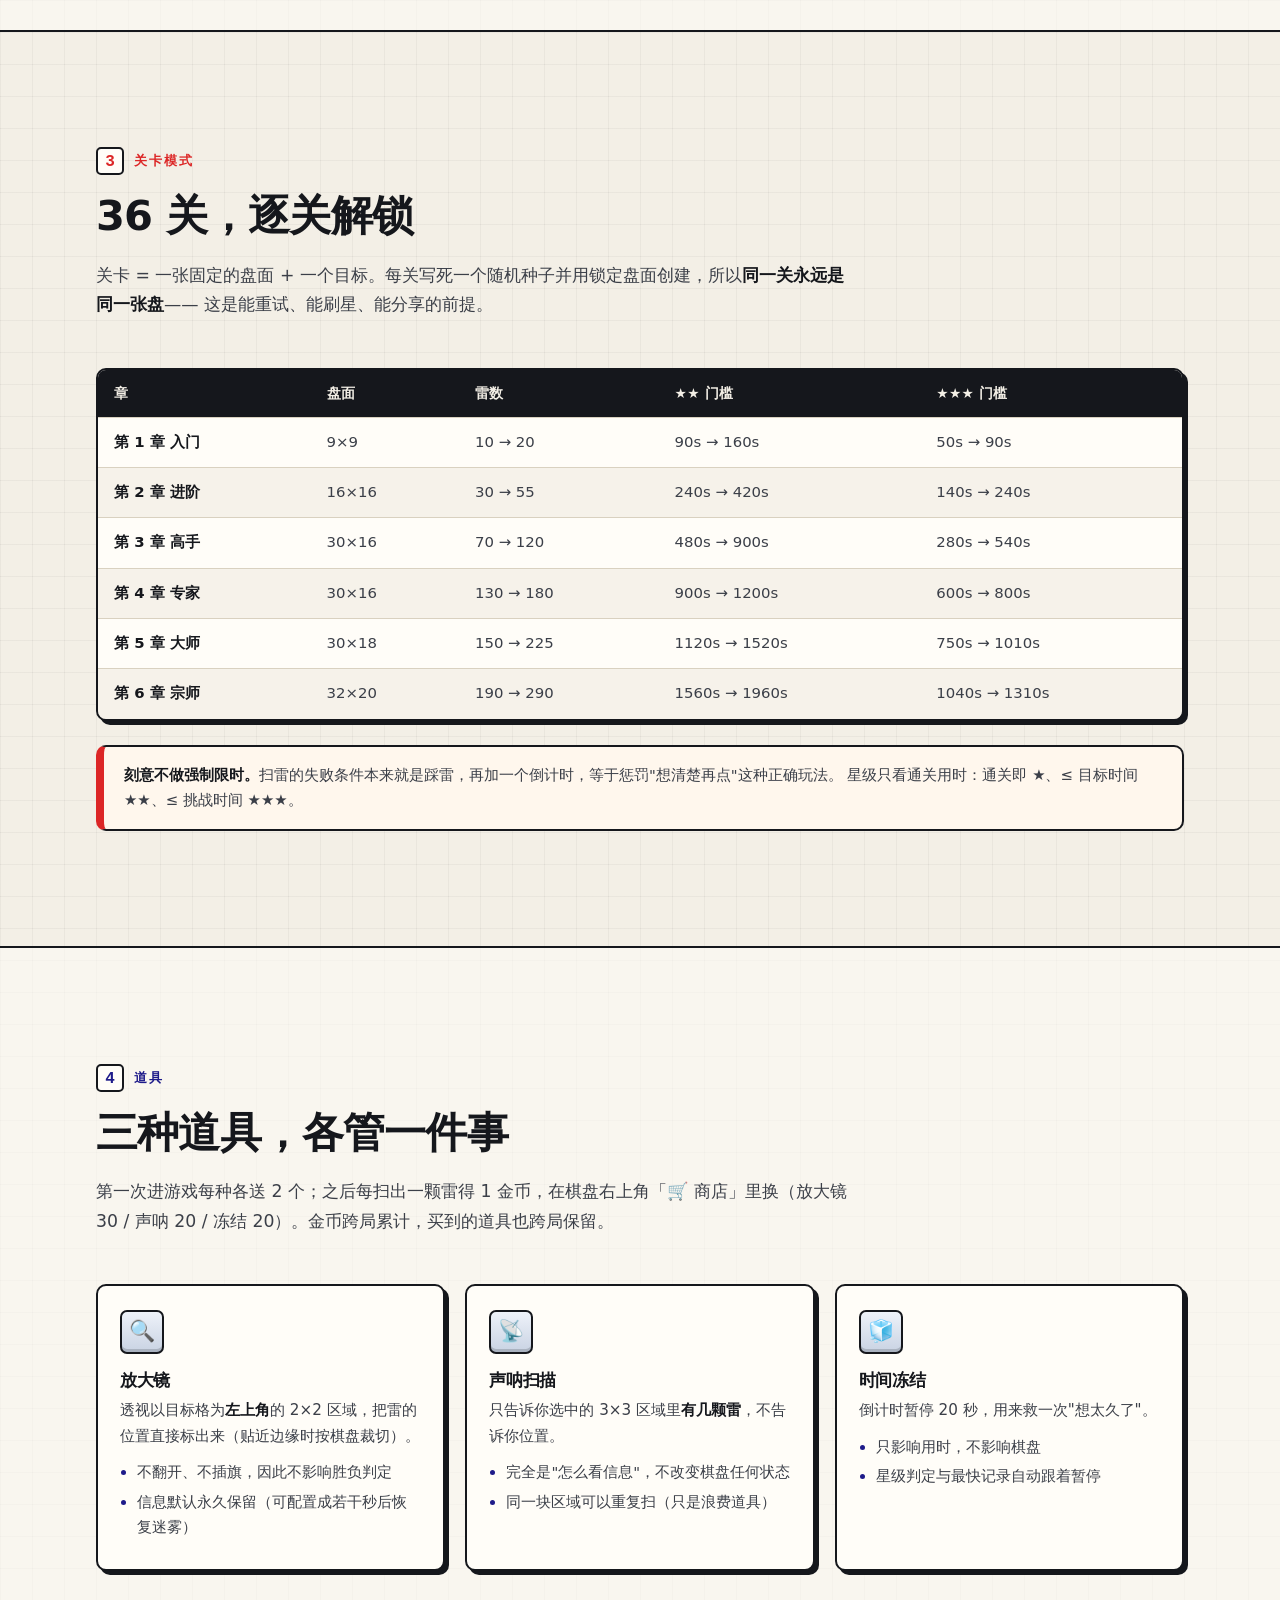
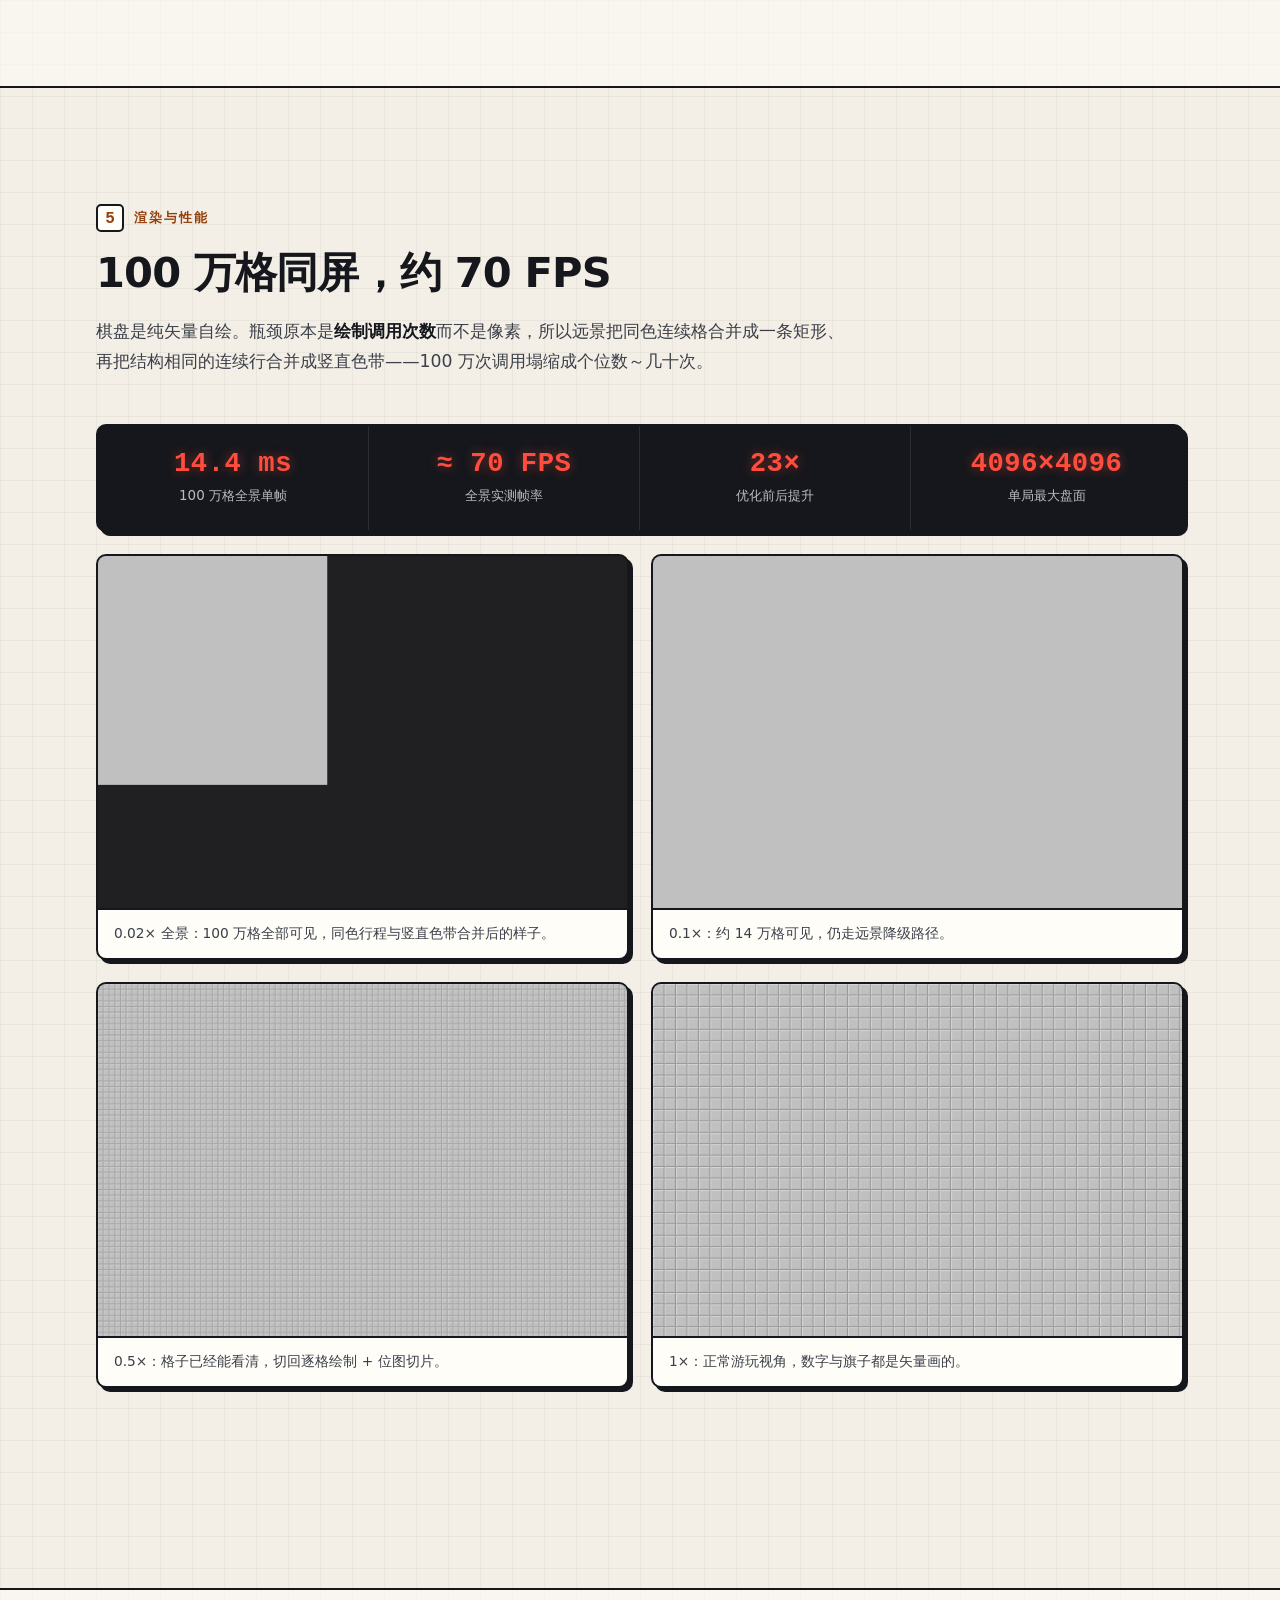
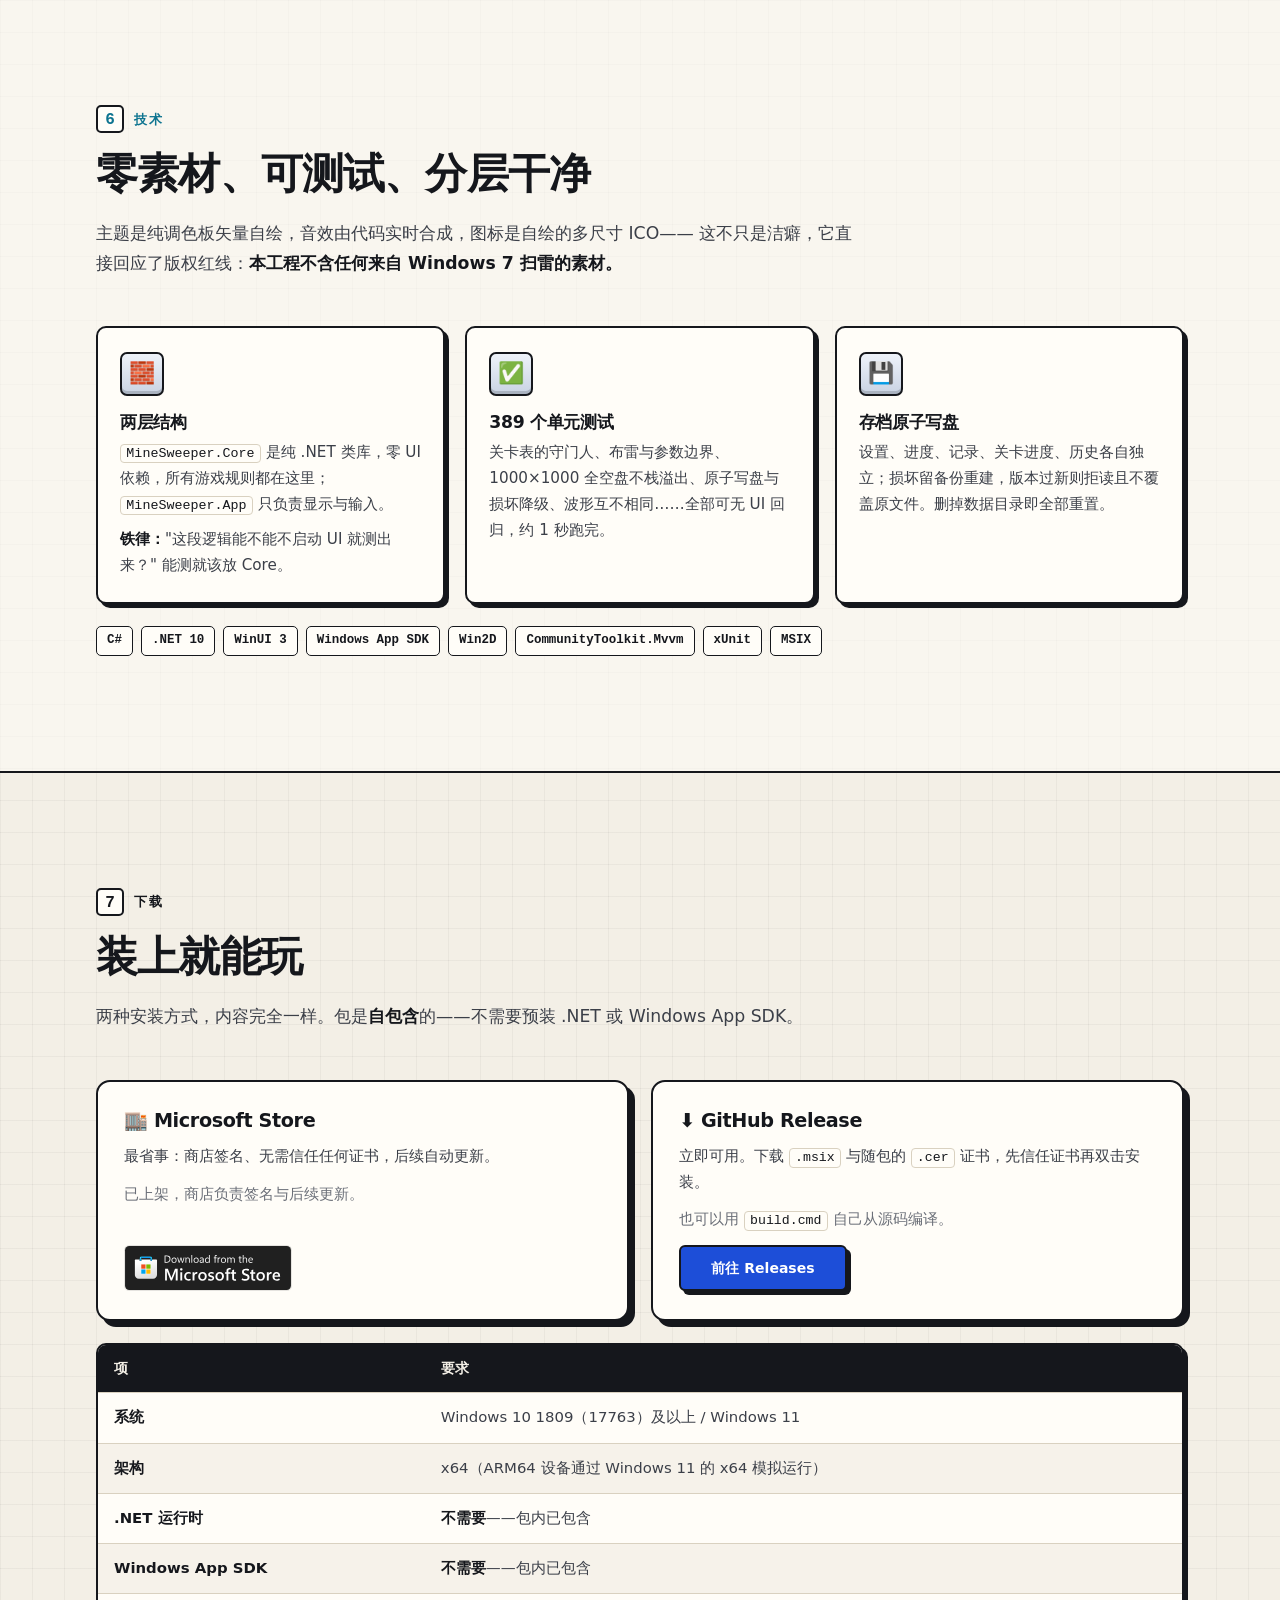
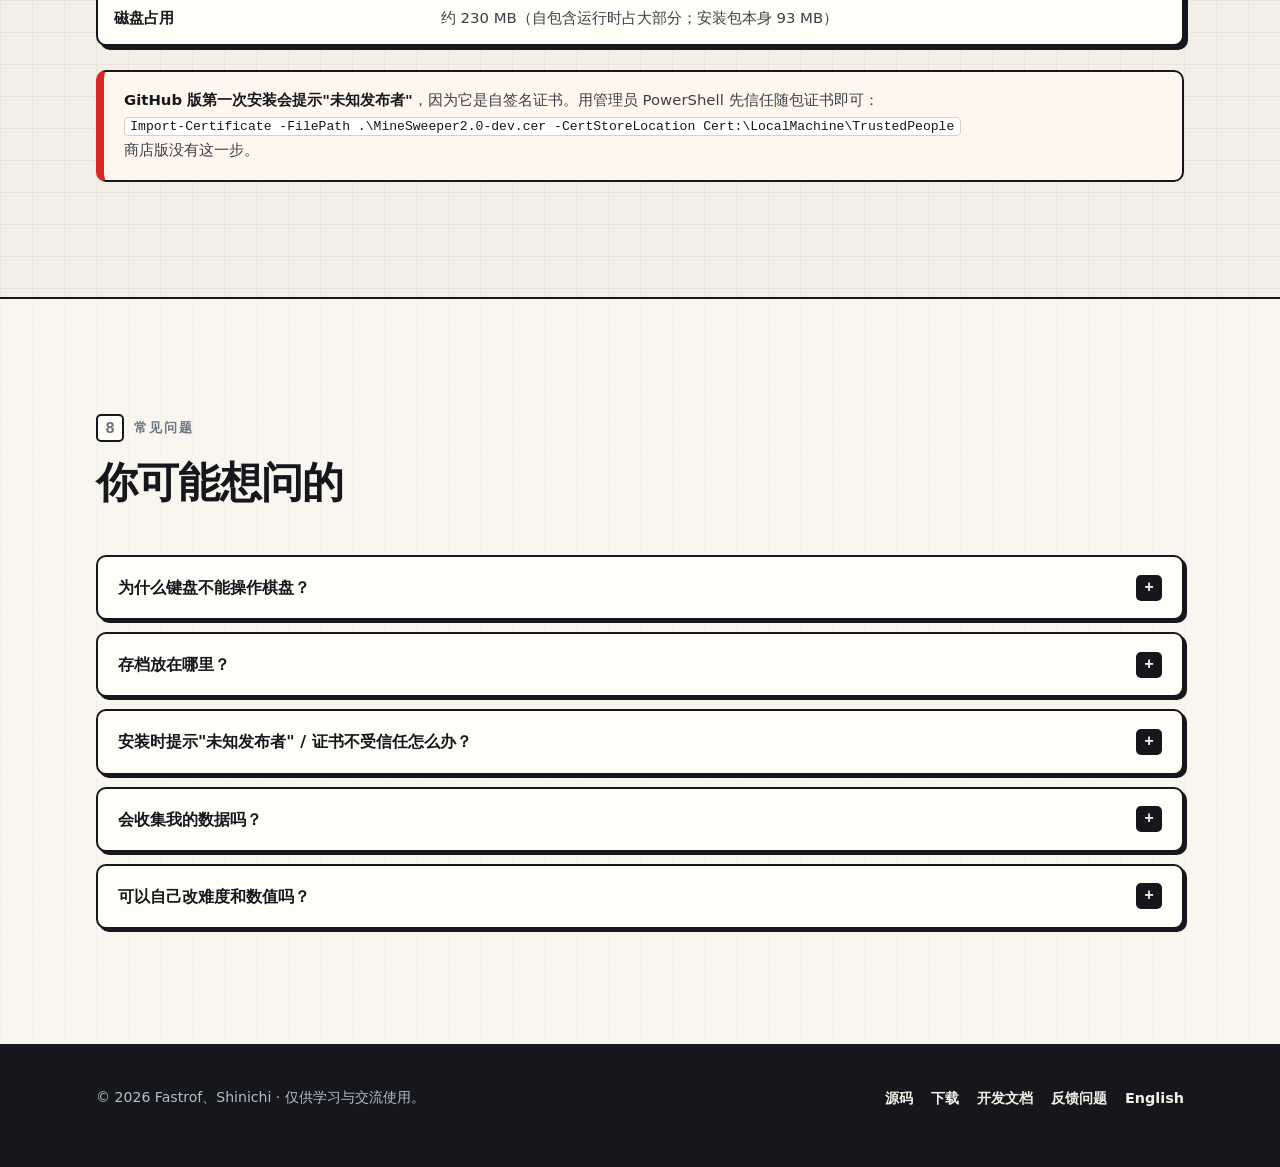
==== commit cf2c4bdb: "v1.5.1：金币跨局累计、商店道具进账号库存；提示按钮首点前禁用" ====
--- a/docs/index.html
+++ b/docs/index.html
@@ -70,7 +70,7 @@
         </div>
 
         <ul class="hero-stats">
-          <li>387 个单元测试全绿</li>
+          <li>389 个单元测试全绿</li>
           <li>构建 0 警告 0 错误</li>
           <li>零第三方图片与音频</li>
         </ul>
@@ -147,13 +147,13 @@
         <article class="card reveal">
           <div class="ico" aria-hidden="true">🔧</div>
           <h3>三种道具</h3>
-          <p>放大镜（透视 2×2，点中格为左上角）· 声呐扫描（只报 3×3 里有几颗雷）· 时间冻结（暂停倒计时 20 秒）；棋盘右上角「🛒 商店」用本局赚的金币当场换道具。</p>
+          <p>放大镜（透视 2×2，点中格为左上角）· 声呐扫描（只报 3×3 里有几颗雷）· 时间冻结（暂停倒计时 20 秒）；棋盘右上角「🛒 商店」用跨局累计的金币换道具。</p>
         </article>
 
         <article class="card reveal">
           <div class="ico" aria-hidden="true">🛒</div>
-          <h3>金币商店（v1.4）</h3>
-          <p>每扫出一颗雷得 <b>1 金币</b>；棋盘右上角「🛒 商店」随时打开，放大镜 30 / 声呐扫描 20 / 时间冻结 20。金币与买到的道具<b>只在本局有效</b>，每局（每关）从 0 开始。</p>
+          <h3>金币商店（v1.4 / v1.5.1 起跨局）</h3>
+          <p>每扫出一颗雷得 <b>1 金币</b>；棋盘右上角「🛒 商店」随时打开，放大镜 30 / 声呐扫描 20 / 时间冻结 20。金币<b>跨局累计</b>（新局 / 新关卡不再清零），买到的道具直接进物品栏，也跨局保留。</p>
         </article>
 
         <article class="card reveal">
@@ -249,7 +249,7 @@
       <div class="section-head reveal">
         <p class="eyebrow">道具</p>
         <h2>三种道具，各管一件事</h2>
-        <p class="lead">第一次进游戏每种各送 2 个；之后每扫出一颗雷得 1 金币，在棋盘右上角「🛒 商店」里当场换（放大镜 30 / 声呐 20 / 冻结 20）。金币与买到的道具都只在本局有效，退出即清空。</p>
+        <p class="lead">第一次进游戏每种各送 2 个；之后每扫出一颗雷得 1 金币，在棋盘右上角「🛒 商店」里换（放大镜 30 / 声呐 20 / 冻结 20）。金币跨局累计，买到的道具也跨局保留。</p>
       </div>
 
       <div class="cards">
@@ -351,7 +351,7 @@
         </article>
         <article class="card reveal">
           <div class="ico" aria-hidden="true">✅</div>
-          <h3>387 个单元测试</h3>
+          <h3>389 个单元测试</h3>
           <p>关卡表的守门人、布雷与参数边界、1000×1000 全空盘不栈溢出、原子写盘与损坏降级、波形互不相同……全部可无 UI 回归，约 1 秒跑完。</p>
         </article>
         <article class="card reveal">
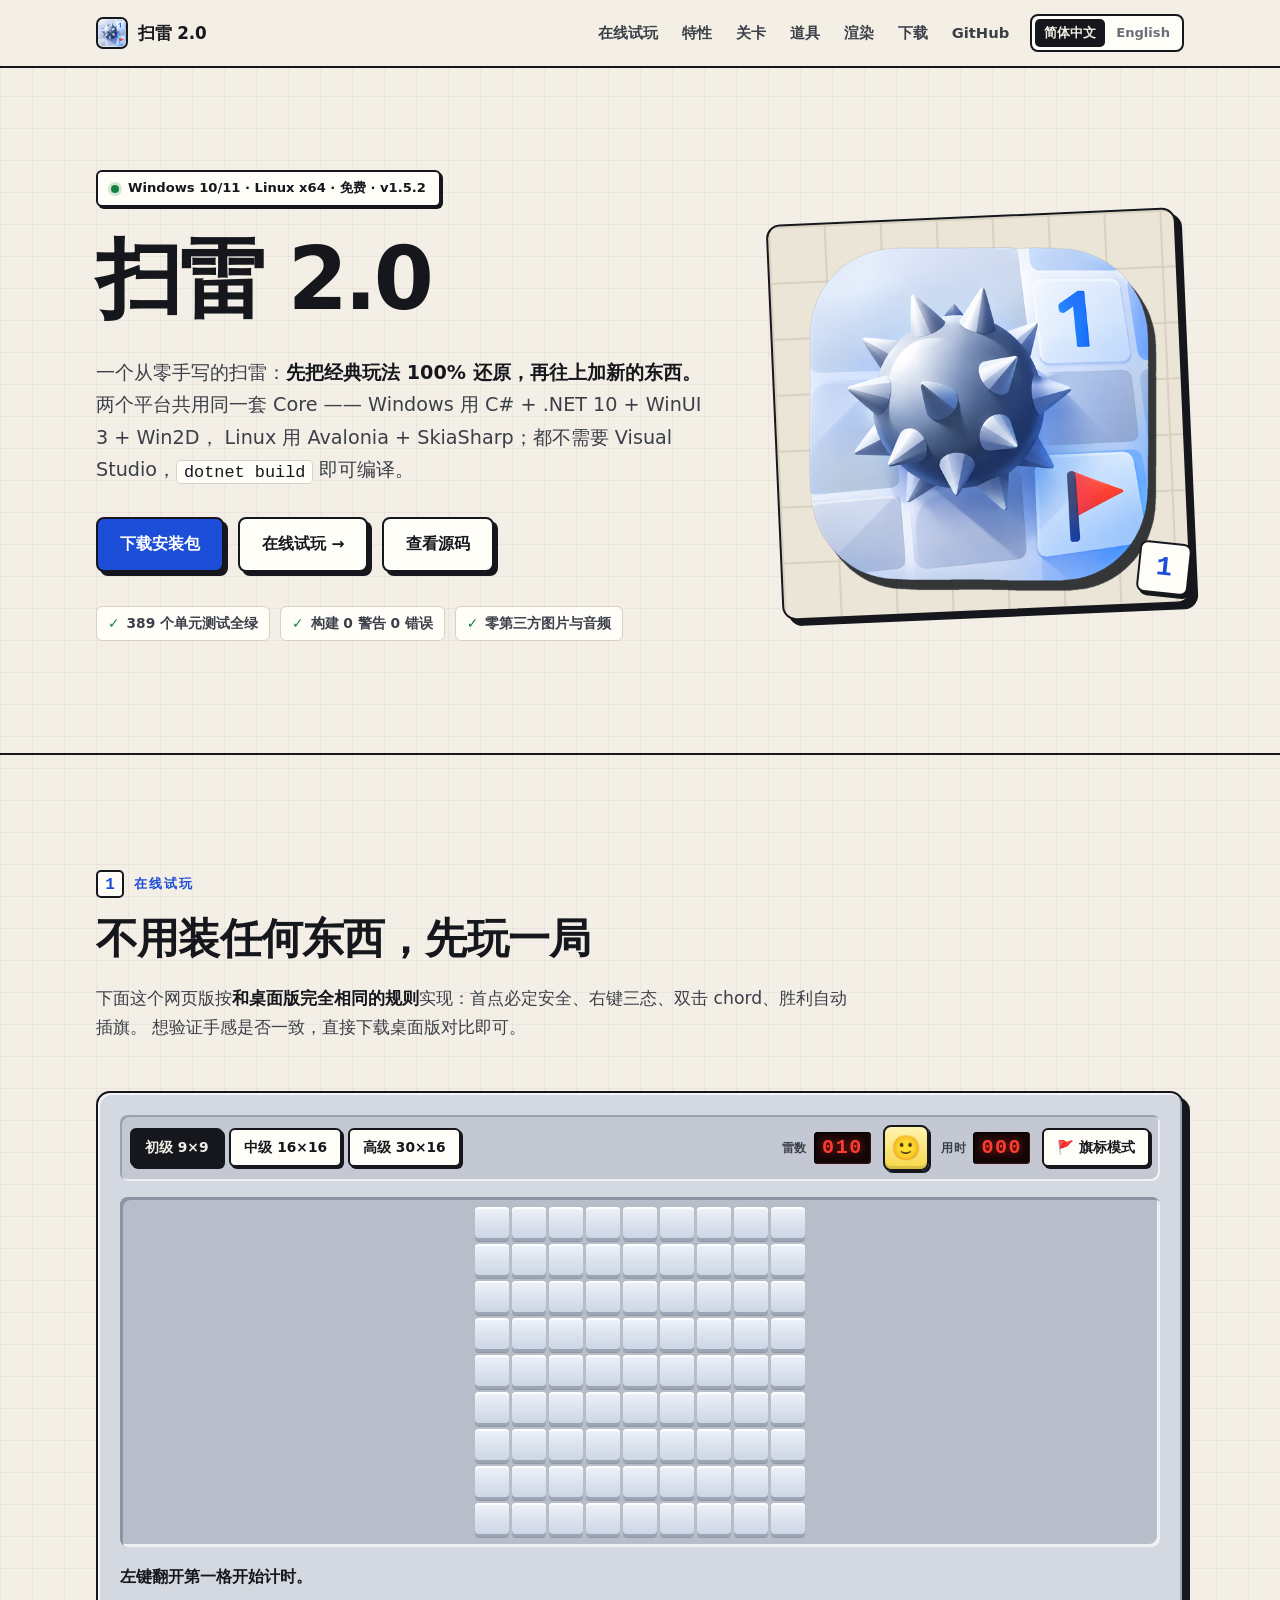
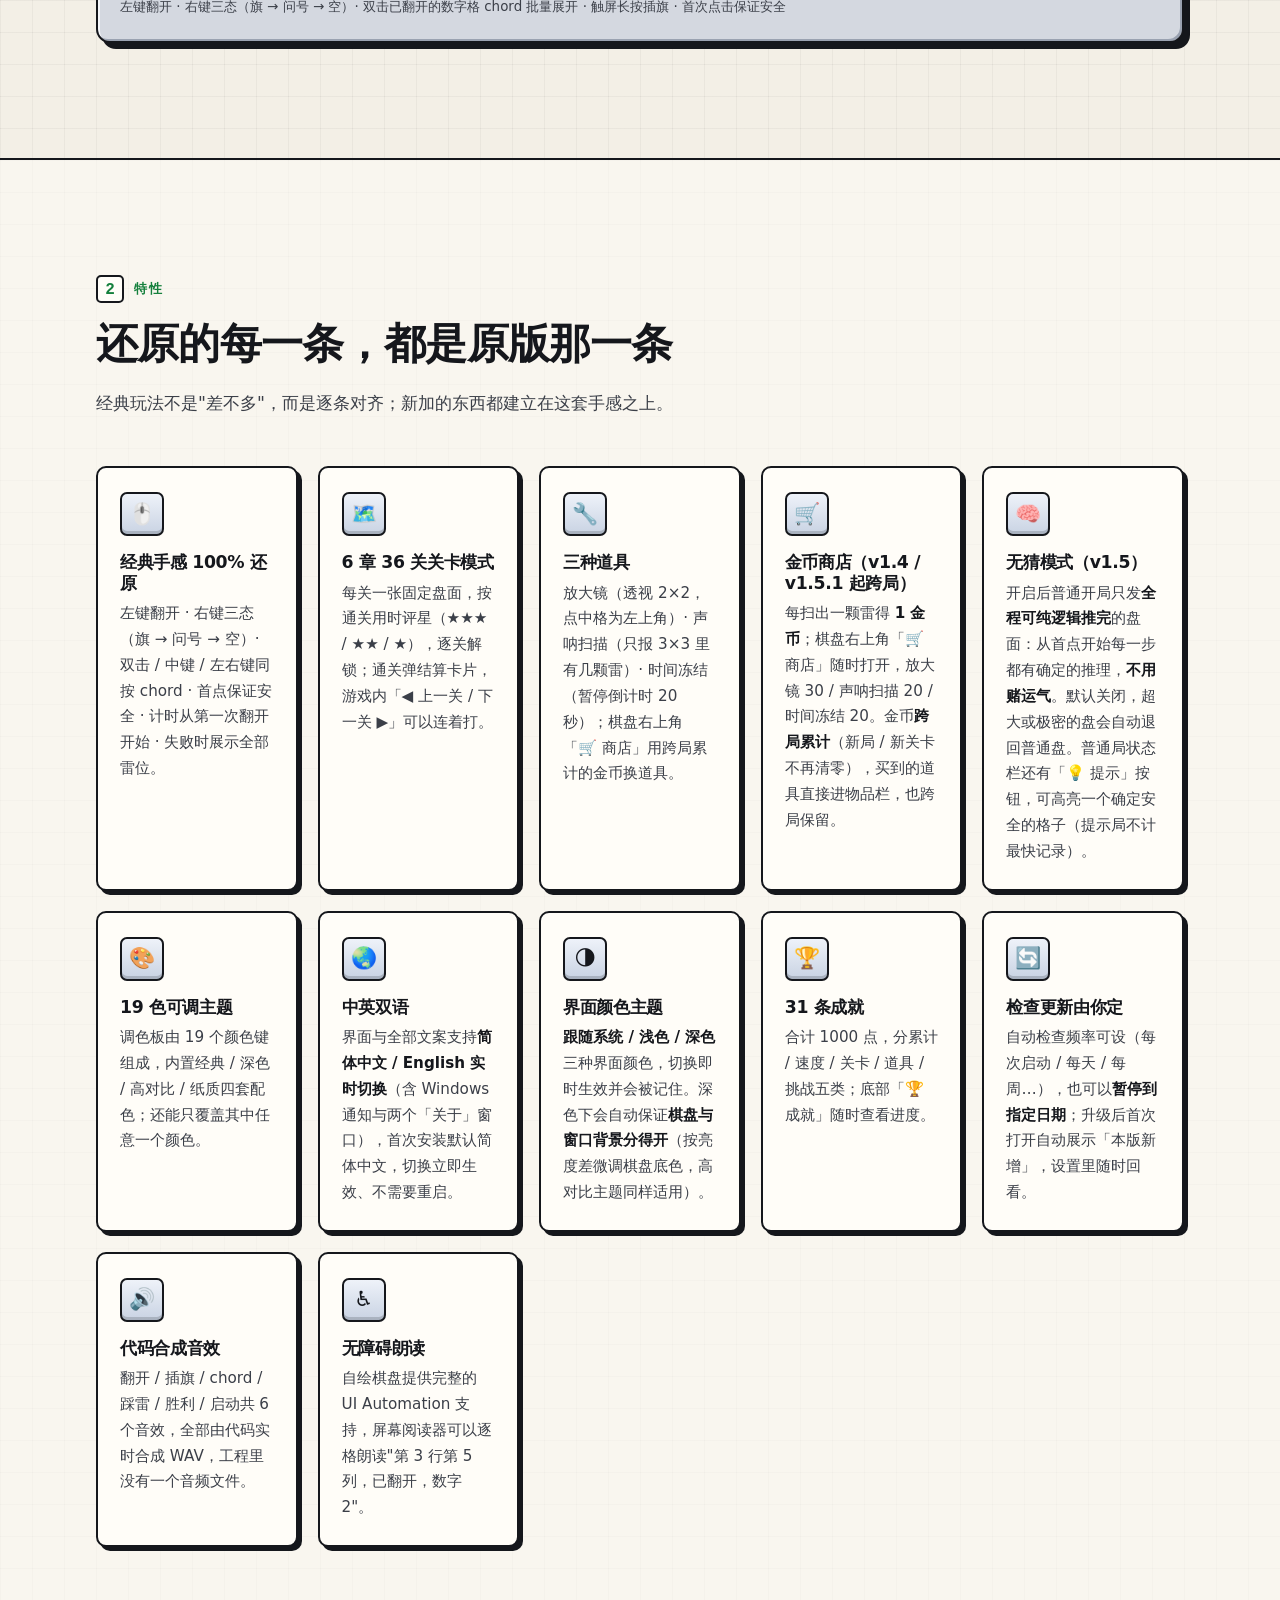
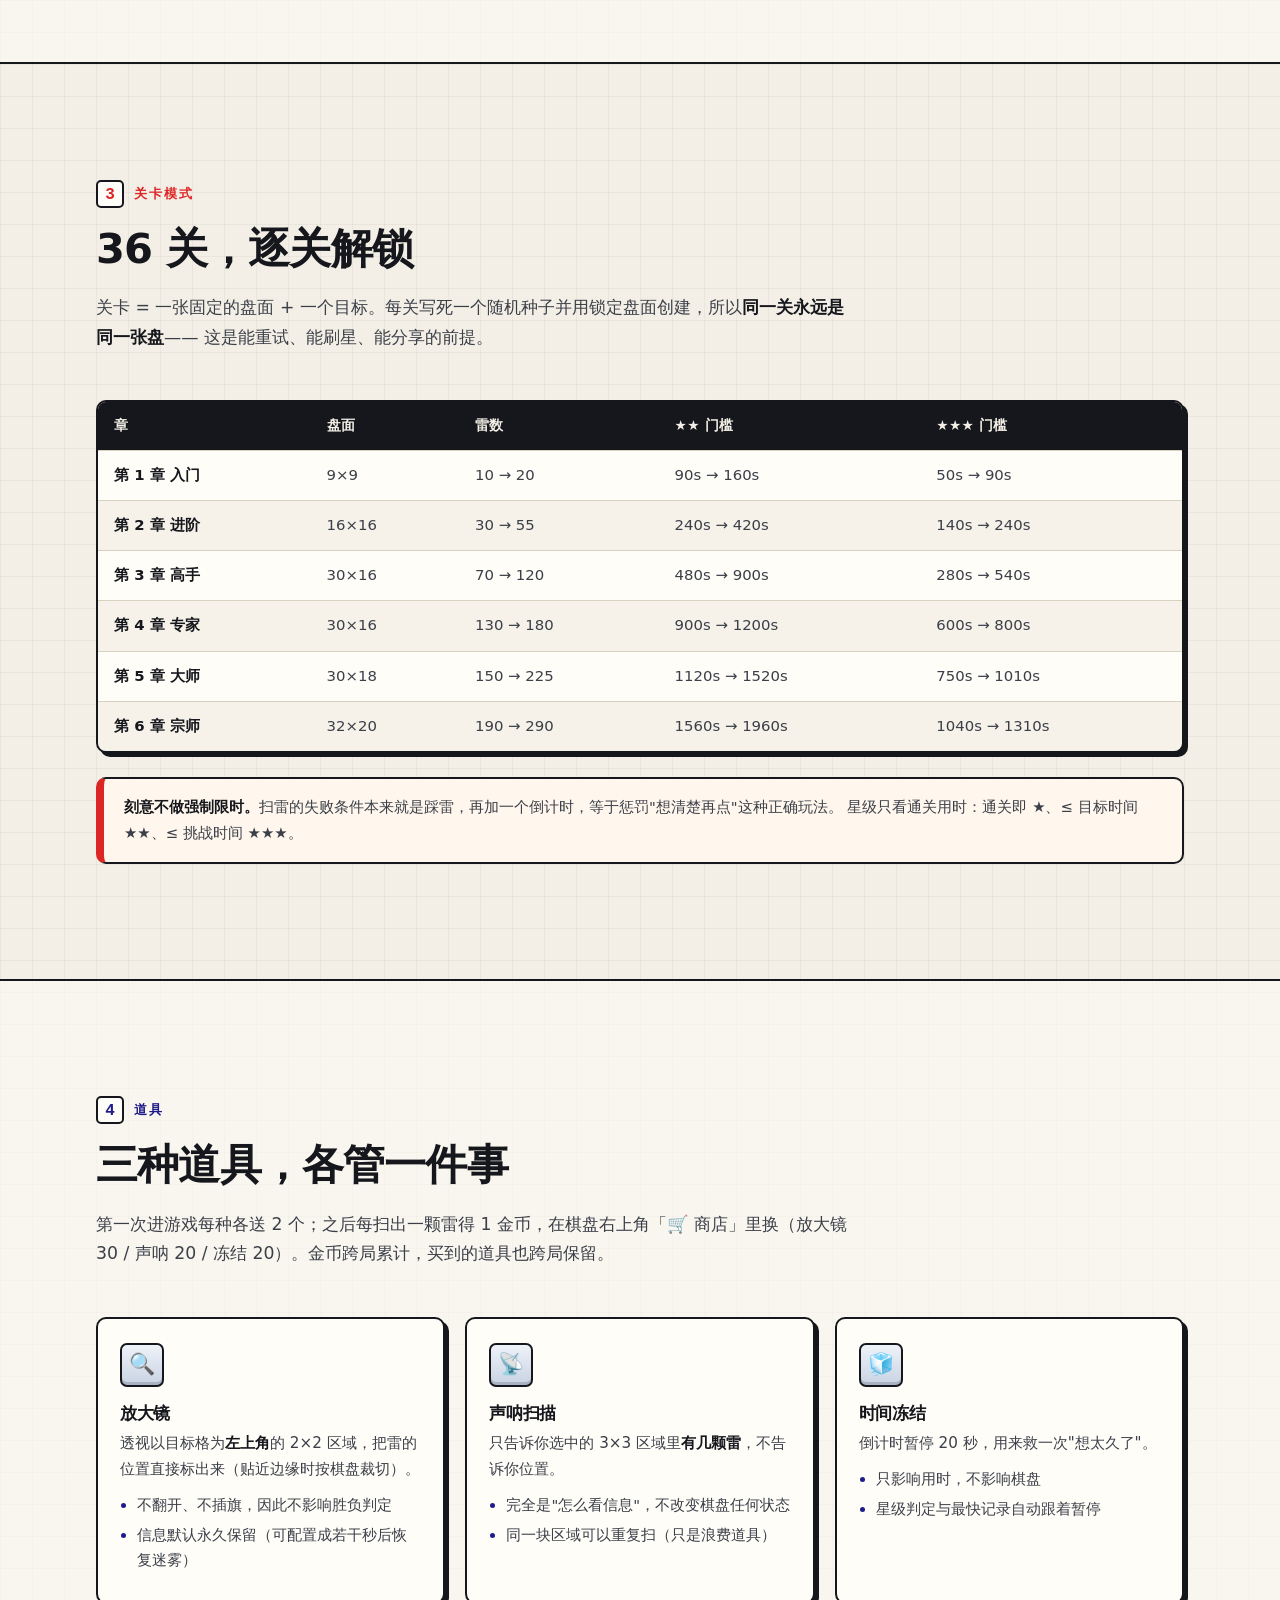
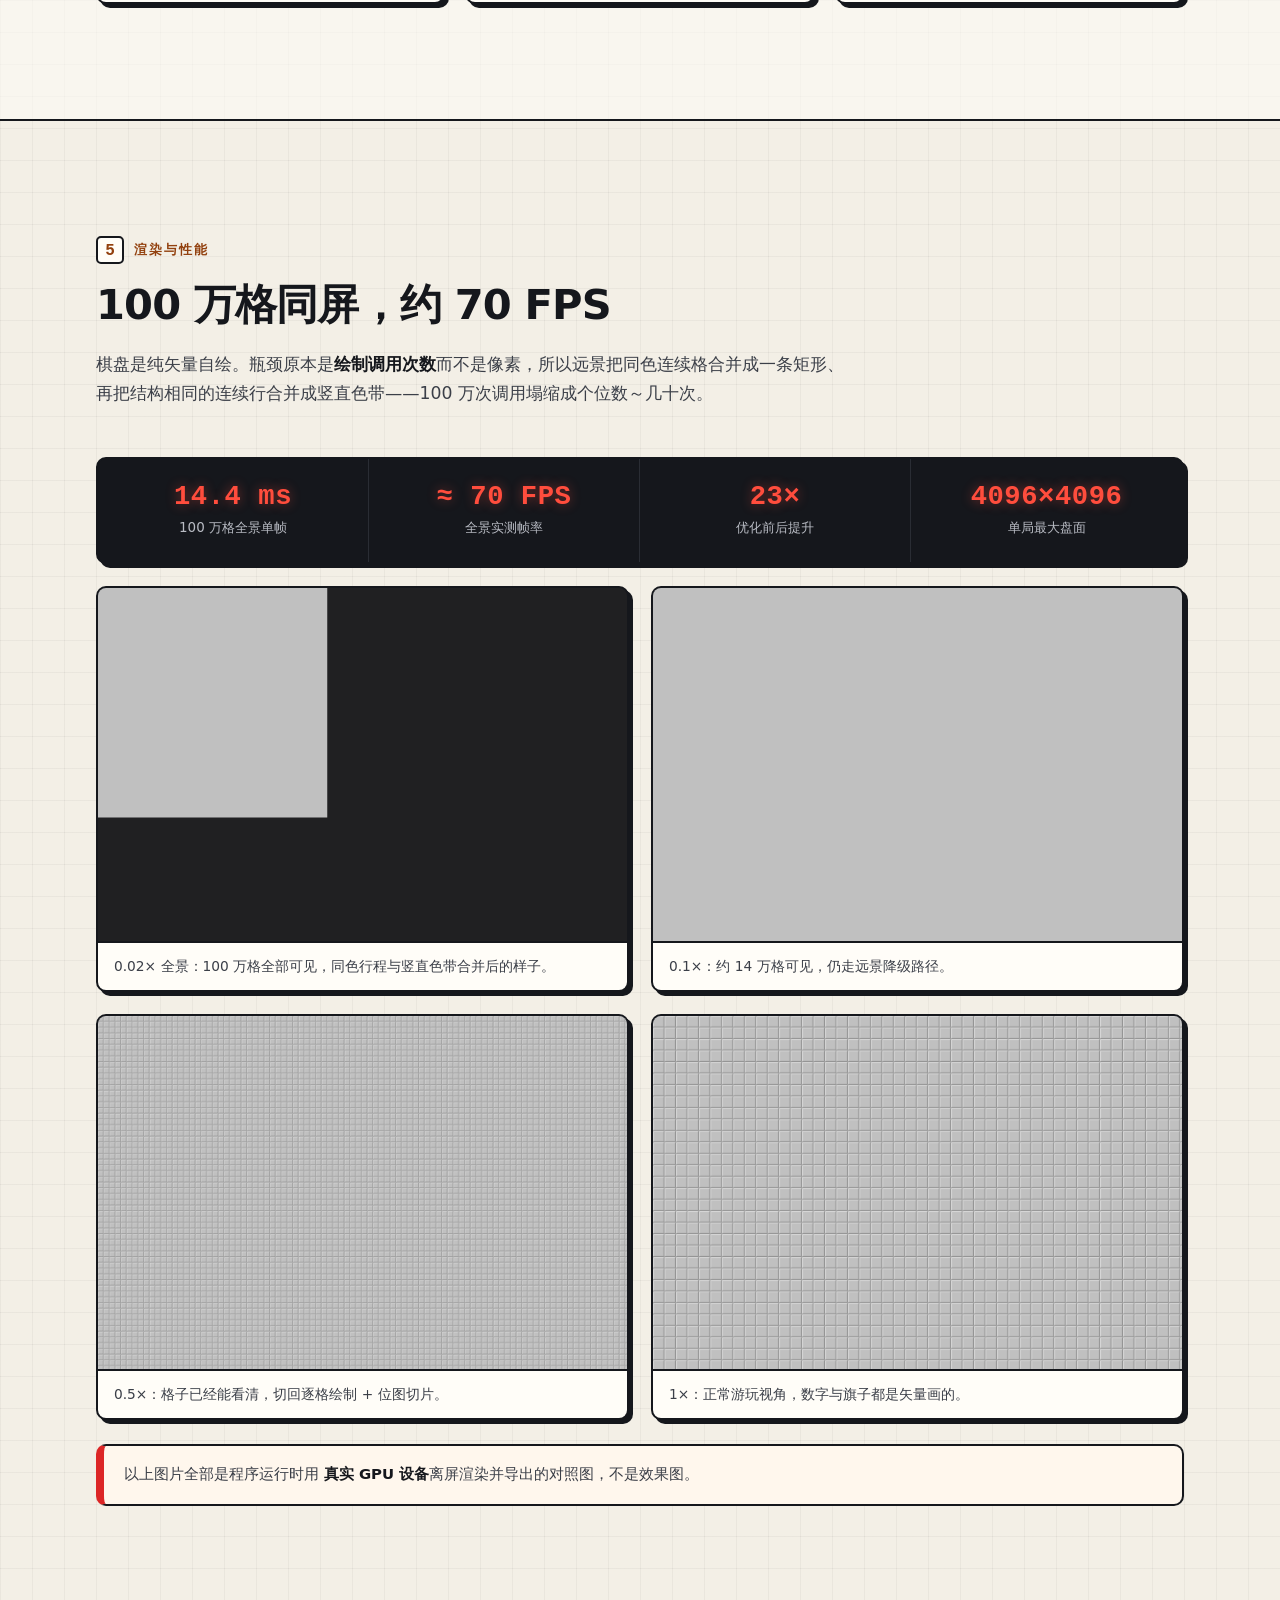
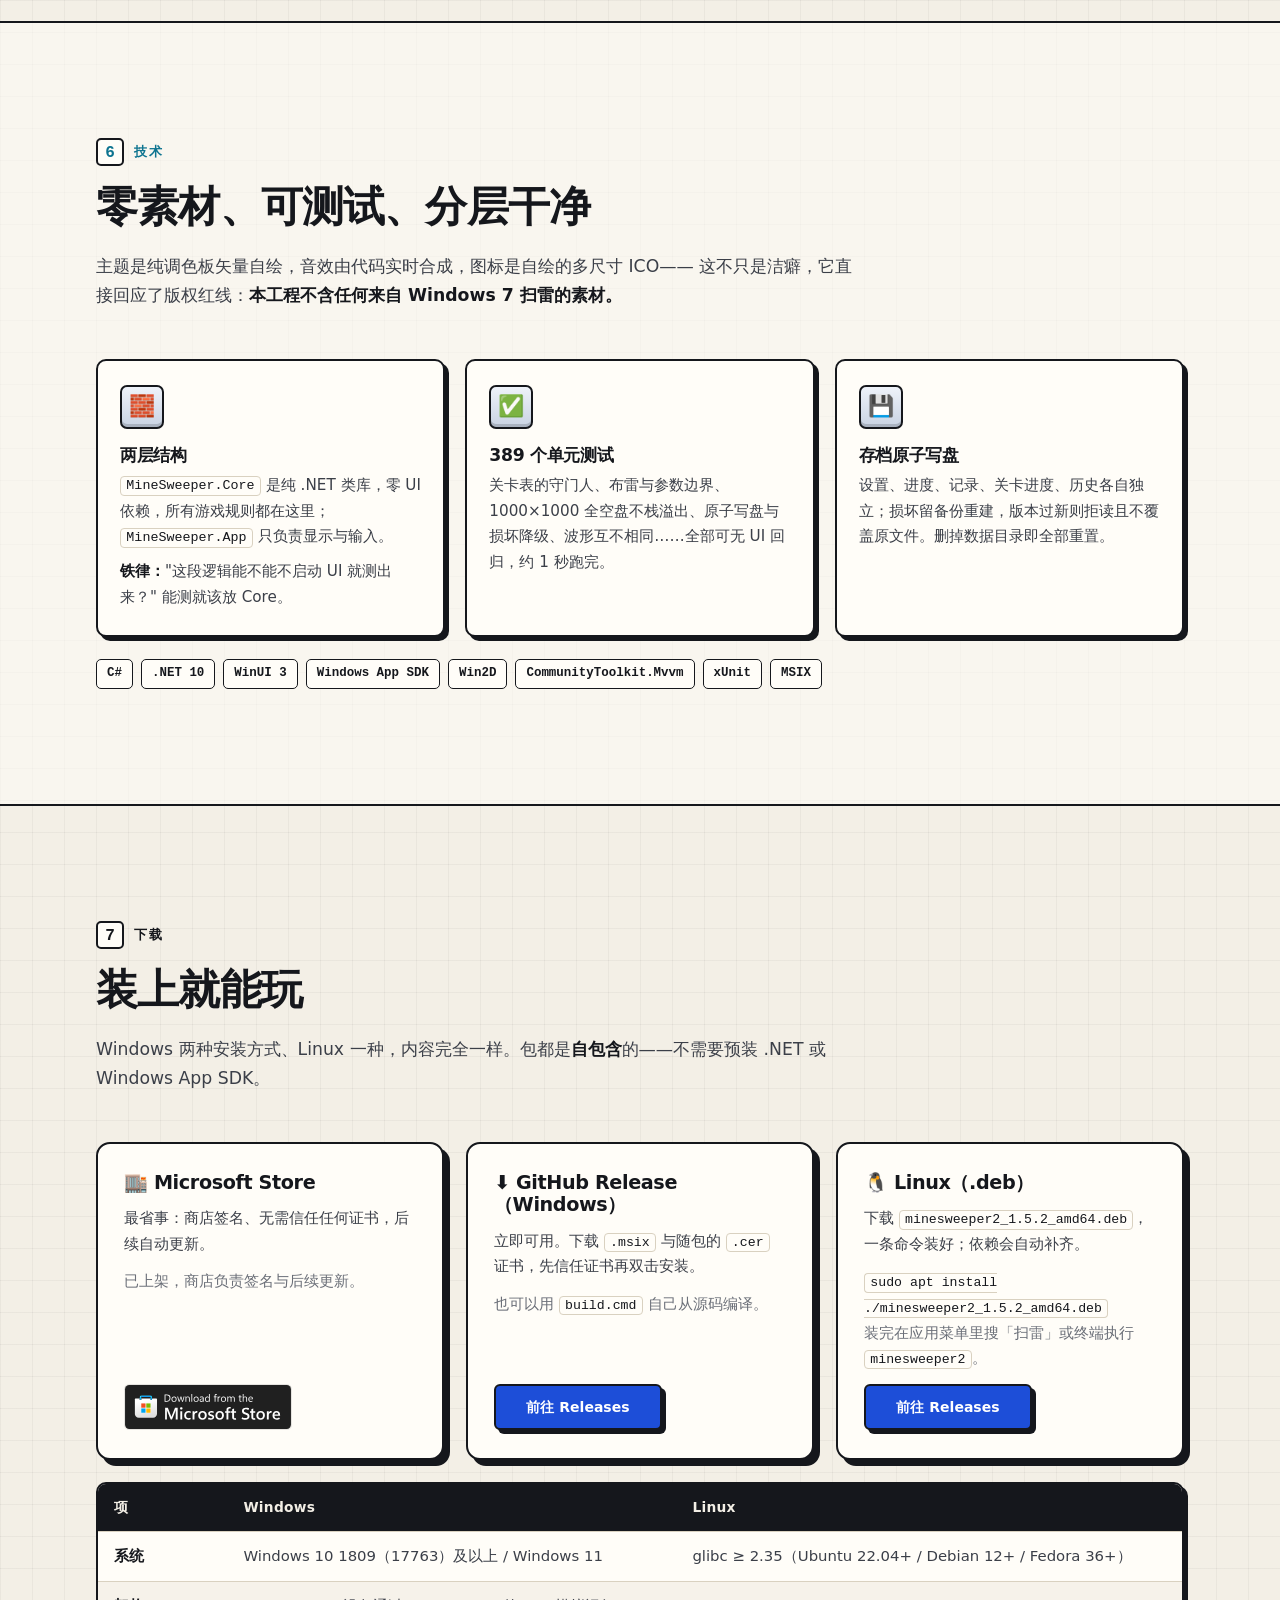
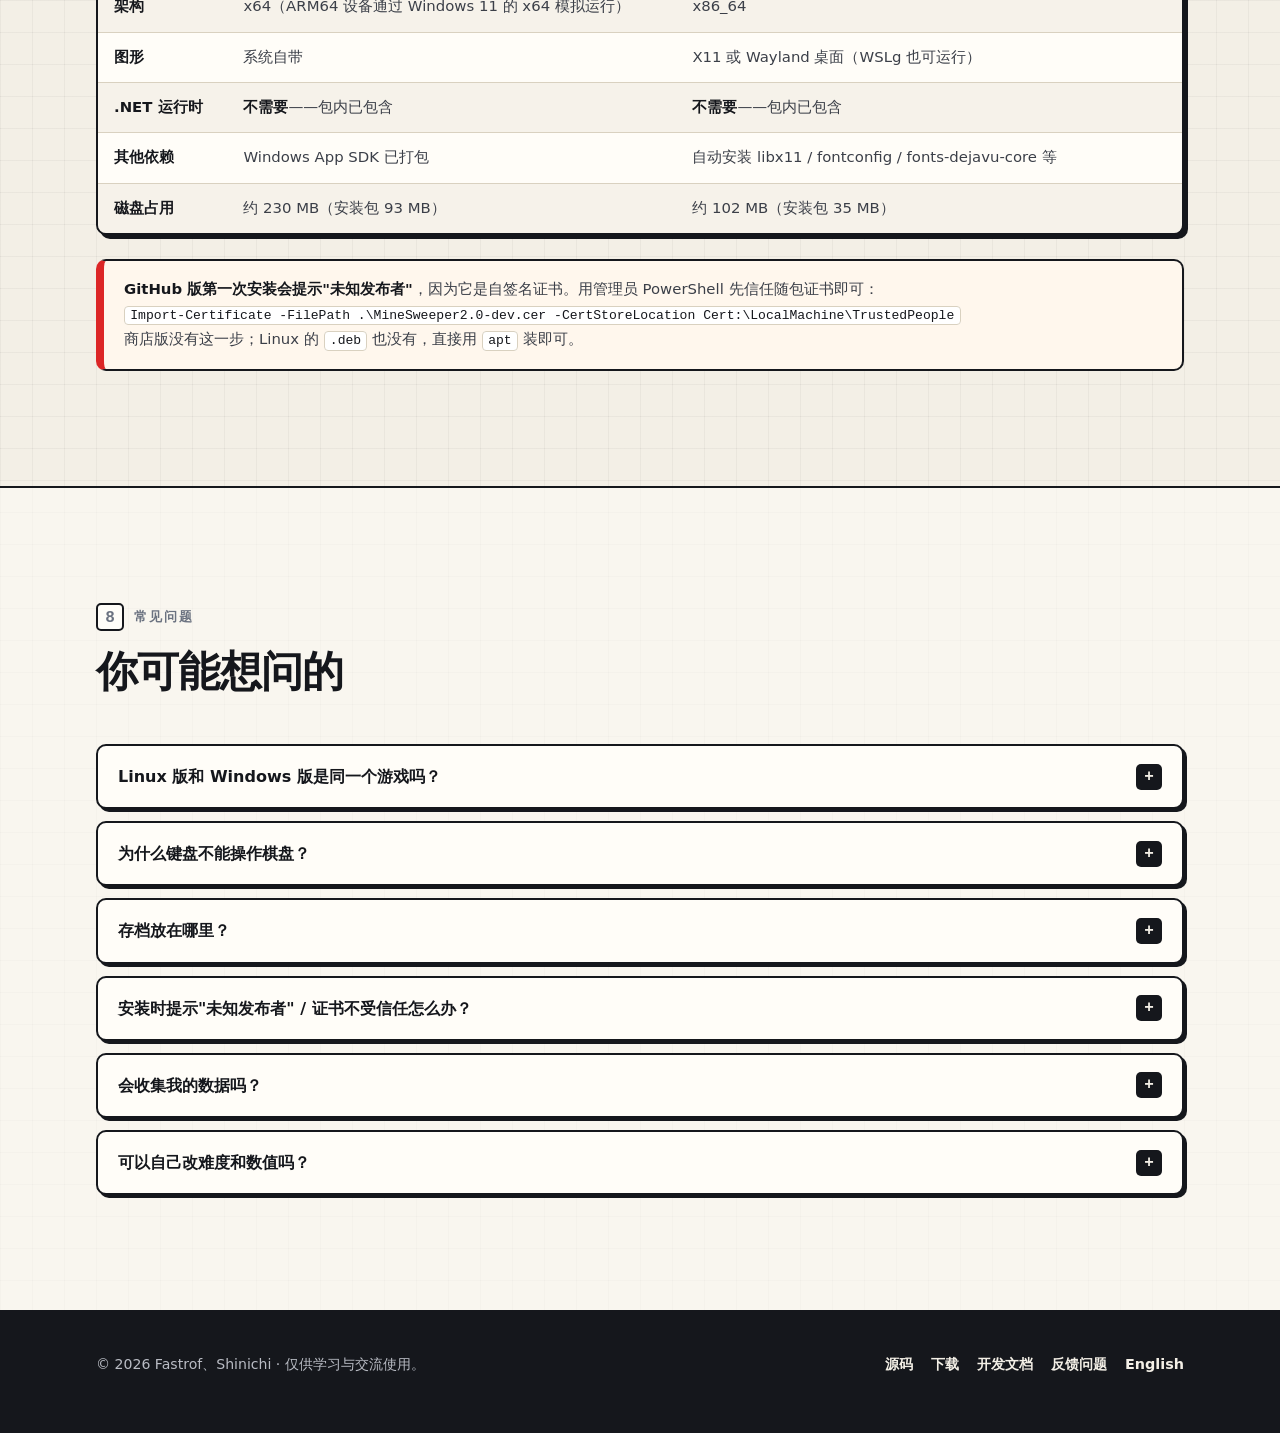
==== commit d917d36d: "官网同步 v1.5.2：加入 Linux 平台与下载说明 - 首屏：平台标记改为「Windows 10/11 · Linux x64 · 免费 · v1.5.2」，   lead 说明两个平台共用同一" ====
--- a/docs/index.html
+++ b/docs/index.html
@@ -3,15 +3,15 @@
 <head>
 <meta charset="utf-8">
 <meta name="viewport" content="width=device-width, initial-scale=1">
-<title>扫雷 2.0 / MineSweeper 2.0 —— 从零手写的 Windows 扫雷</title>
-<meta name="description" content="扫雷 2.0 是一个从零手写的 Windows 扫雷：经典玩法 100% 还原，另有 6 章 36 关关卡模式、三种道具、金币商店、19 色可调主题与代码合成音效。零第三方素材；仅在检查更新时访问 GitHub 公开接口（可在设置关闭），不收集任何数据。">
+<title>扫雷 2.0 / MineSweeper 2.0 —— 从零手写的扫雷，Windows + Linux</title>
+<meta name="description" content="扫雷 2.0 是一个从零手写的扫雷：经典玩法 100% 还原，另有 6 章 36 关关卡模式、三种道具、金币商店、19 色可调主题与代码合成音效。Windows 与 Linux 共用同一套核心、原生双平台；零第三方素材；仅在检查更新时访问 GitHub 公开接口（可在设置关闭），不收集任何数据。">
 <meta name="theme-color" content="#f3efe6">
 <meta name="color-scheme" content="light">
 
 <!-- 社交分享 -->
 <meta property="og:type" content="website">
 <meta property="og:title" content="扫雷 2.0 / MineSweeper 2.0">
-<meta property="og:description" content="经典玩法 100% 还原 · 6 章 36 关 · 三种道具 + 金币商店 · 零第三方素材 · Microsoft Store 已上架">
+<meta property="og:description" content="经典玩法 100% 还原 · 6 章 36 关 · 三种道具 + 金币商店 · Windows + Linux 双平台 · 零第三方素材 · Microsoft Store 已上架">
 <meta property="og:image" content="assets/img/og-1200x630.png">
 <meta property="og:locale" content="zh_CN">
 <meta name="twitter:card" content="summary_large_image">
@@ -56,11 +56,12 @@
   <section class="hero">
     <div class="container">
       <div class="hero-text">
-        <p class="hero-tag"><span class="dot" aria-hidden="true"></span> Windows 10/11 · x64 · 免费</p>
+        <p class="hero-tag"><span class="dot" aria-hidden="true"></span> Windows 10/11 · Linux x64 · 免费 · v1.5.2</p>
         <h1>扫雷 2.0</h1>
         <p class="lead">
-          一个从零手写的 Windows 扫雷：<strong>先把经典玩法 100% 还原，再往上加新的东西。</strong>
-          C# + .NET 10 + WinUI 3 + Win2D，不需要 Visual Studio，<code>dotnet build</code> 即可编译。
+          一个从零手写的扫雷：<strong>先把经典玩法 100% 还原，再往上加新的东西。</strong>
+          两个平台共用同一套 Core —— Windows 用 C# + .NET 10 + WinUI 3 + Win2D，
+          Linux 用 Avalonia + SkiaSharp；都不需要 Visual Studio，<code>dotnet build</code> 即可编译。
         </p>
 
         <div class="btn-row">
@@ -380,7 +381,7 @@
       <div class="section-head reveal">
         <p class="eyebrow">下载</p>
         <h2>装上就能玩</h2>
-        <p class="lead">两种安装方式，内容完全一样。包是<strong>自包含</strong>的——不需要预装 .NET 或 Windows App SDK。</p>
+        <p class="lead">Windows 两种安装方式、Linux 一种，内容完全一样。包都是<strong>自包含</strong>的——不需要预装 .NET 或 Windows App SDK。</p>
       </div>
 
       <div class="dl-grid">
@@ -396,22 +397,30 @@
         </article>
 
         <article class="dl-card reveal">
-          <h3>⬇️ GitHub Release</h3>
+          <h3>⬇️ GitHub Release（Windows）</h3>
           <p>立即可用。下载 <code>.msix</code> 与随包的 <code>.cer</code> 证书，先信任证书再双击安装。</p>
           <p class="dl-note">也可以用 <code>build.cmd</code> 自己从源码编译。</p>
           <a class="btn btn--primary dl-badge-btn" href="https://github.com/Fastrof/Minesweeper2.0/releases" target="_blank" rel="noopener">前往 Releases</a>
         </article>
+
+        <article class="dl-card reveal">
+          <h3>🐧 Linux（.deb）</h3>
+          <p>下载 <code>minesweeper2_1.5.2_amd64.deb</code>，一条命令装好；依赖会自动补齐。</p>
+          <p class="dl-note"><code>sudo apt install ./minesweeper2_1.5.2_amd64.deb</code><br>装完在应用菜单里搜「扫雷」或终端执行 <code>minesweeper2</code>。</p>
+          <a class="btn btn--primary dl-badge-btn" href="https://github.com/Fastrof/Minesweeper2.0/releases" target="_blank" rel="noopener">前往 Releases</a>
+        </article>
       </div>
 
       <div class="table-wrap reveal" style="margin-top:22px">
         <table>
-          <thead><tr><th>项</th><th>要求</th></tr></thead>
+          <thead><tr><th>项</th><th>Windows</th><th>Linux</th></tr></thead>
           <tbody>
-            <tr><td>系统</td><td>Windows 10 1809（17763）及以上 / Windows 11</td></tr>
-            <tr><td>架构</td><td>x64（ARM64 设备通过 Windows 11 的 x64 模拟运行）</td></tr>
-            <tr><td>.NET 运行时</td><td><strong>不需要</strong>——包内已包含</td></tr>
-            <tr><td>Windows App SDK</td><td><strong>不需要</strong>——包内已包含</td></tr>
-            <tr><td>磁盘占用</td><td>约 230 MB（自包含运行时占大部分；安装包本身 93 MB）</td></tr>
+            <tr><td>系统</td><td>Windows 10 1809（17763）及以上 / Windows 11</td><td>glibc ≥ 2.35（Ubuntu 22.04+ / Debian 12+ / Fedora 36+）</td></tr>
+            <tr><td>架构</td><td>x64（ARM64 设备通过 Windows 11 的 x64 模拟运行）</td><td>x86_64</td></tr>
+            <tr><td>图形</td><td>系统自带</td><td>X11 或 Wayland 桌面（WSLg 也可运行）</td></tr>
+            <tr><td>.NET 运行时</td><td><strong>不需要</strong>——包内已包含</td><td><strong>不需要</strong>——包内已包含</td></tr>
+            <tr><td>其他依赖</td><td>Windows App SDK 已打包</td><td>自动安装 libx11 / fontconfig / fonts-dejavu-core 等</td></tr>
+            <tr><td>磁盘占用</td><td>约 230 MB（安装包 93 MB）</td><td>约 102 MB（安装包 35 MB）</td></tr>
           </tbody>
         </table>
       </div>
@@ -419,7 +428,7 @@
       <div class="callout reveal">
         <strong>GitHub 版第一次安装会提示"未知发布者"</strong>，因为它是自签名证书。用管理员 PowerShell 先信任随包证书即可：
         <br><code>Import-Certificate -FilePath .\MineSweeper2.0-dev.cer -CertStoreLocation Cert:\LocalMachine\TrustedPeople</code>
-        <br>商店版没有这一步。
+        <br>商店版没有这一步；Linux 的 <code>.deb</code> 也没有，直接用 <code>apt</code> 装即可。
       </div>
     </div>
   </section>
@@ -434,13 +443,18 @@
 
       <div class="faq reveal">
         <details>
+          <summary>Linux 版和 Windows 版是同一个游戏吗？</summary>
+          <p>是。两个平台<strong>共用同一套 Core</strong>——布雷、洪水填充、chord、关卡、道具、成就、存档格式完全一致，只是 UI 层不同（Windows 用 WinUI 3 + Win2D，Linux 用 Avalonia + SkiaSharp）。所以两边成绩算法、存档结构、彩蛋位置都相同。Linux 端版本号统一带 <code>-Linux</code> 后缀（如 <code>v1.5.2-Linux</code>），发布 tag 用 <code>linux-v*</code>，与 Windows 的 <code>v*</code> 互不干扰。</p>
+        </details>
+
+        <details>
           <summary>为什么键盘不能操作棋盘？</summary>
           <p>这是刻意的设计——项目所有者的要求是纯鼠标操作，所以棋盘不是键盘焦点、也没有焦点框。设置面板里的文本框（种子、分享串）仍然可以用键盘输入。方向键 / 回车 / 空格都不会对棋盘产生作用，这不是故障。</p>
         </details>
 
         <details>
           <summary>存档放在哪里？</summary>
-          <p>未打包版在 <code>%LOCALAPPDATA%\MineSweeper2\</code>，商店版在应用自己的本地数据文件夹里。里面有 <code>settings.json</code>（设置）、<code>progress.json</code>（进度与道具）、<code>levelprogress.json</code>（关卡）、<code>records.json</code>（最快记录）、<code>history.json</code>（累计统计）、<code>config.json</code>（可手改的配置）与 <code>app.log</code>（日志）。<strong>删掉这个目录就等于一切从头开始。</strong></p>
+          <p>Windows 未打包版在 <code>%LOCALAPPDATA%\MineSweeper2\</code>，商店版在应用自己的本地数据文件夹里；<strong>Linux 在 <code>~/.local/share/minesweeper2/</code></strong>（遵循 XDG 规范，有 <code>XDG_DATA_HOME</code> 时以它为准）。里面有 <code>settings.json</code>（设置）、<code>progress.json</code>（进度与道具）、<code>levelprogress.json</code>（关卡）、<code>records.json</code>（最快记录）、<code>history.json</code>（累计统计）、<code>config.json</code>（可手改的配置）与 <code>app.log</code>（日志）。<strong>删掉这个目录就等于一切从头开始。</strong></p>
         </details>
 
         <details>
